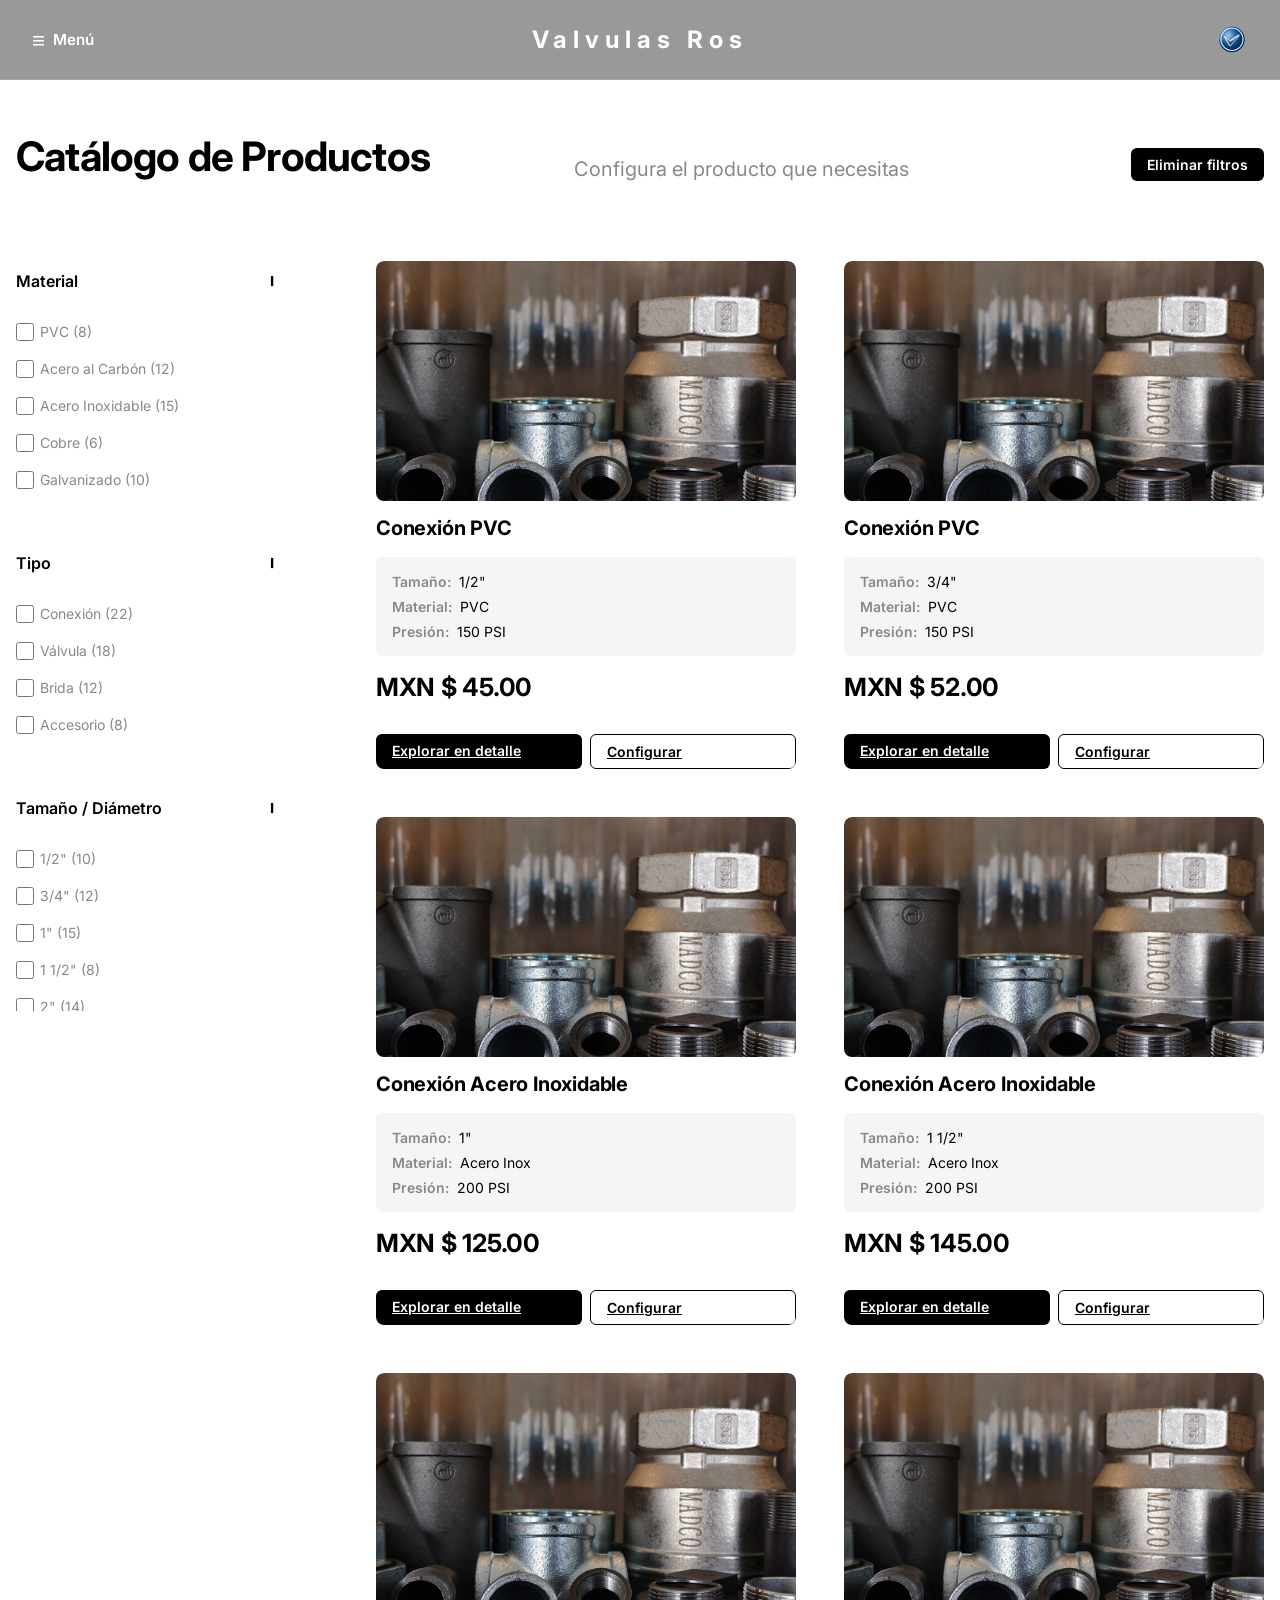
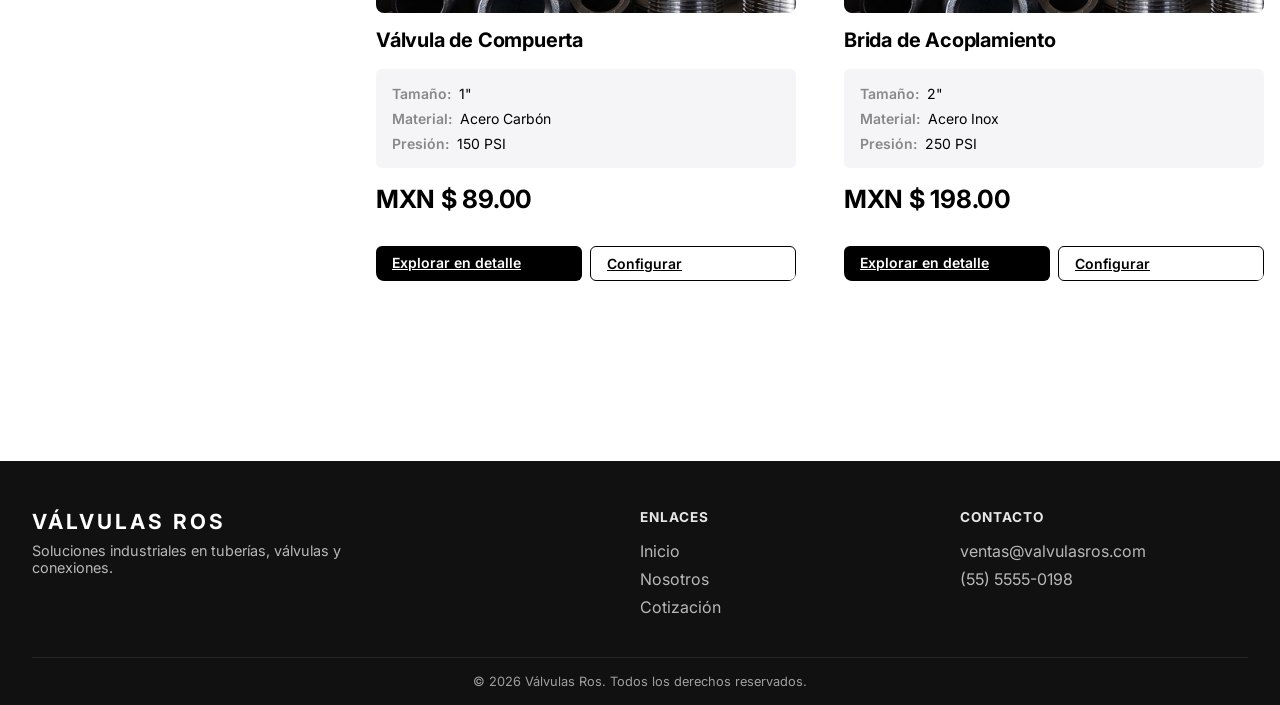
==== catalogo.html @ 3d75f139 "act6" ====
<!DOCTYPE html>
<html lang="es">
<head>
    <meta charset="UTF-8">
    <meta name="viewport" content="width=device-width, initial-scale=1.0">
    <title>Catálogo de Productos | Válvulas Ros</title>
    
    <link rel="preconnect" href="https://fonts.googleapis.com">
    <link rel="preconnect" href="https://fonts.gstatic.com" crossorigin>
    <link href="https://fonts.googleapis.com/css2?family=Inter:wght@300;400;600;700&display=swap" rel="stylesheet">
    
    <link rel="stylesheet" href="css/styles.css">
    <link rel="stylesheet" href="css/catalogo.css">
</head>
<body>
    <!-- ========== BARRA DE NAVEGACIÓN ========== -->
    <nav class="porsche-navbar">
        <div class="nav-left">
            <button id="menu-open-btn" class="porsche-menu-btn" aria-label="Abrir menú">
                <span class="menu-text">Menú</span>
            </button>
        </div>

        <div class="nav-center">
            <a href="index.html" class="porsche-main-logo">Valvulas Ros</a>
        </div>

        <div class="nav-right">
            <button id="theme-toggle" class="porsche-btn-toggle" aria-label="Cambiar tema">
                <img src="images/logo_simple.png" alt="" class="theme-icon">
            </button>
        </div>
    </nav>

    <!-- ========== MENÚ LATERAL DESPLEGABLE ========== -->
    <div id="porsche-sidebar" class="porsche-sidebar-wrapper">
        <div id="sidebar-overlay" class="sidebar-overlay"></div>
        
        <div class="sidebar-content">
            <div class="sidebar-header">
                <button id="menu-close-btn" class="porsche-close-btn" aria-label="Cerrar menú">&times;</button>
            </div>
            
            <nav class="sidebar-navigation">
                <ul class="sidebar-menu-list">
                    <li class="menu-item-parent">
                        <button class="menu-parent-btn" data-submenu="marcas" aria-expanded="false" aria-controls="submenu-marcas">
                            <span class="menu-parent-text">MARCAS</span>
                            <span class="menu-arrow">›</span>
                        </button>
                        <ul class="submenu" id="submenu-marcas">
                            <li><a href="marcas.html" class="submenu-link">Ver todas</a></li>
                        </ul>
                    </li>

                    <li class="menu-item-parent">
                        <button class="menu-parent-btn" data-submenu="empresa" aria-expanded="false" aria-controls="submenu-empresa">
                            <span class="menu-parent-text">EMPRESA</span>
                            <span class="menu-arrow">›</span>
                        </button>
                        <ul class="submenu" id="submenu-empresa">
                            <li><a href="nosotros.html" class="submenu-link">Quiénes Somos</a></li>
                            <li><a href="index.html" class="submenu-link">Ubicaciones</a></li>
                        </ul>
                    </li>
                </ul>
            </nav>
        </div>
    </div>

    <!-- ========== CONTENIDO PRINCIPAL ========== -->
    <main class="catalog-main">
        <!-- ========== ENCABEZADO ========== -->
        <section class="catalog-header">
            <h1 class="catalog-title">Catálogo de Productos</h1>
            <p class="catalog-subtitle">Configura el producto que necesitas</p>
            
            <!-- Botón para limpiar filtros -->
            <button id="clear-filters-btn" class="clear-filters-btn">
                <span>Eliminar filtros</span>
            </button>
        </section>

        <!-- ========== CONTENEDOR FLEX: SIDEBAR + GRID ========== -->
        <div class="catalog-wrapper">
            
            <!-- SIDEBAR DE FILTROS -->
            <aside class="filters-sidebar">
                
                <!-- GRUPO DE FILTRO 1: MATERIAL -->
                <div class="filter-group">
                    <button class="filter-group-btn" data-filter="material" aria-expanded="true" aria-controls="filter-material">
                        <span class="filter-group-title">Material</span>
                        <span class="filter-toggle-icon">−</span>
                    </button>
                    <ul class="filter-options" id="filter-material">
                        <li><label><input type="checkbox" name="material" value="pvc"> PVC (8)</label></li>
                        <li><label><input type="checkbox" name="material" value="acero-carbon"> Acero al Carbón (12)</label></li>
                        <li><label><input type="checkbox" name="material" value="acero-inoxidable"> Acero Inoxidable (15)</label></li>
                        <li><label><input type="checkbox" name="material" value="cobre"> Cobre (6)</label></li>
                        <li><label><input type="checkbox" name="material" value="galvanizado"> Galvanizado (10)</label></li>
                    </ul>
                </div>

                <!-- GRUPO DE FILTRO 2: TIPO -->
                <div class="filter-group">
                    <button class="filter-group-btn" data-filter="tipo" aria-expanded="true" aria-controls="filter-tipo">
                        <span class="filter-group-title">Tipo</span>
                        <span class="filter-toggle-icon">−</span>
                    </button>
                    <ul class="filter-options" id="filter-tipo">
                        <li><label><input type="checkbox" name="tipo" value="conexion"> Conexión (22)</label></li>
                        <li><label><input type="checkbox" name="tipo" value="valvula"> Válvula (18)</label></li>
                        <li><label><input type="checkbox" name="tipo" value="brida"> Brida (12)</label></li>
                        <li><label><input type="checkbox" name="tipo" value="accesorio"> Accesorio (8)</label></li>
                    </ul>
                </div>

                <!-- GRUPO DE FILTRO 3: TAMAÑO -->
                <div class="filter-group">
                    <button class="filter-group-btn" data-filter="tamaño" aria-expanded="true" aria-controls="filter-tamaño">
                        <span class="filter-group-title">Tamaño / Diámetro</span>
                        <span class="filter-toggle-icon">−</span>
                    </button>
                    <ul class="filter-options" id="filter-tamaño">
                        <li><label><input type="checkbox" name="tamaño" value="1-2"> 1/2" (10)</label></li>
                        <li><label><input type="checkbox" name="tamaño" value="3-4"> 3/4" (12)</label></li>
                        <li><label><input type="checkbox" name="tamaño" value="1"> 1" (15)</label></li>
                        <li><label><input type="checkbox" name="tamaño" value="1-1-2"> 1 1/2" (8)</label></li>
                        <li><label><input type="checkbox" name="tamaño" value="2"> 2" (14)</label></li>
                    </ul>
                </div>

                <!-- GRUPO DE FILTRO 4: PRESIÓN NOMINAL -->
                <div class="filter-group">
                    <button class="filter-group-btn" data-filter="presion" aria-expanded="false" aria-controls="filter-presion">
                        <span class="filter-group-title">Presión Nominal</span>
                        <span class="filter-toggle-icon">+</span>
                    </button>
                    <ul class="filter-options is-collapsed" id="filter-presion">
                        <li><label><input type="checkbox" name="presion" value="50"> 50 PSI (5)</label></li>
                        <li><label><input type="checkbox" name="presion" value="100"> 100 PSI (12)</label></li>
                        <li><label><input type="checkbox" name="presion" value="150"> 150 PSI (18)</label></li>
                        <li><label><input type="checkbox" name="presion" value="200"> 200 PSI (8)</label></li>
                        <li><label><input type="checkbox" name="presion" value="250"> 250 PSI (6)</label></li>
                    </ul>
                </div>

            </aside>

            <!-- GRID DE PRODUCTOS -->
            <section class="products-grid">
                
                <!-- TARJETA DE PRODUCTO 1 -->
                <article class="product-card" data-material="pvc" data-tipo="conexion" data-tamano="1-2" data-presion="150">
                    <div class="product-image">
                        <img src="images/conexiones2.jpg" alt="Conexión PVC 1/2">
                    </div>
                    <div class="product-info">
                        <h3 class="product-name">Conexión PVC</h3>
                        
                        <div class="product-specs">
                            <div class="spec-item">
                                <span class="spec-label">Tamaño:</span>
                                <span class="spec-value">1/2"</span>
                            </div>
                            <div class="spec-item">
                                <span class="spec-label">Material:</span>
                                <span class="spec-value">PVC</span>
                            </div>
                            <div class="spec-item">
                                <span class="spec-label">Presión:</span>
                                <span class="spec-value">150 PSI</span>
                            </div>
                        </div>

                        <div class="product-price">
                            MXN $ 45.00
                        </div>

                        <div class="product-actions">
                            <a href="pvc.html" class="btn-explore">Explorar en detalle</a>
                            <a href="cotizacion.html" class="btn-configure">Configurar</a>
                        </div>
                    </div>
                </article>

                <!-- TARJETA DE PRODUCTO 2 -->
                <article class="product-card" data-material="pvc" data-tipo="conexion" data-tamano="3-4" data-presion="150">
                    <div class="product-image">
                        <img src="images/conexiones2.jpg" alt="Conexión PVC 3/4">
                    </div>
                    <div class="product-info">
                        <h3 class="product-name">Conexión PVC</h3>
                        
                        <div class="product-specs">
                            <div class="spec-item">
                                <span class="spec-label">Tamaño:</span>
                                <span class="spec-value">3/4"</span>
                            </div>
                            <div class="spec-item">
                                <span class="spec-label">Material:</span>
                                <span class="spec-value">PVC</span>
                            </div>
                            <div class="spec-item">
                                <span class="spec-label">Presión:</span>
                                <span class="spec-value">150 PSI</span>
                            </div>
                        </div>

                        <div class="product-price">
                            MXN $ 52.00
                        </div>

                        <div class="product-actions">
                            <a href="pvc.html" class="btn-explore">Explorar en detalle</a>
                            <a href="cotizacion.html" class="btn-configure">Configurar</a>
                        </div>
                    </div>
                </article>

                <!-- TARJETA DE PRODUCTO 3 -->
                <article class="product-card" data-material="acero-inoxidable" data-tipo="conexion" data-tamano="1" data-presion="200">
                    <div class="product-image">
                        <img src="images/conexiones2.jpg" alt="Conexión Acero Inoxidable 1">
                    </div>
                    <div class="product-info">
                        <h3 class="product-name">Conexión Acero Inoxidable</h3>
                        
                        <div class="product-specs">
                            <div class="spec-item">
                                <span class="spec-label">Tamaño:</span>
                                <span class="spec-value">1"</span>
                            </div>
                            <div class="spec-item">
                                <span class="spec-label">Material:</span>
                                <span class="spec-value">Acero Inox</span>
                            </div>
                            <div class="spec-item">
                                <span class="spec-label">Presión:</span>
                                <span class="spec-value">200 PSI</span>
                            </div>
                        </div>

                        <div class="product-price">
                            MXN $ 125.00
                        </div>

                        <div class="product-actions">
                            <a href="acero-inoxidable.html" class="btn-explore">Explorar en detalle</a>
                            <a href="cotizacion.html" class="btn-configure">Configurar</a>
                        </div>
                    </div>
                </article>

                <!-- TARJETA DE PRODUCTO 4 -->
                <article class="product-card" data-material="acero-inoxidable" data-tipo="conexion" data-tamano="1-1-2" data-presion="200">
                    <div class="product-image">
                        <img src="images/conexiones2.jpg" alt="Conexión Acero Inoxidable 1 1/2">
                    </div>
                    <div class="product-info">
                        <h3 class="product-name">Conexión Acero Inoxidable</h3>
                        
                        <div class="product-specs">
                            <div class="spec-item">
                                <span class="spec-label">Tamaño:</span>
                                <span class="spec-value">1 1/2"</span>
                            </div>
                            <div class="spec-item">
                                <span class="spec-label">Material:</span>
                                <span class="spec-value">Acero Inox</span>
                            </div>
                            <div class="spec-item">
                                <span class="spec-label">Presión:</span>
                                <span class="spec-value">200 PSI</span>
                            </div>
                        </div>

                        <div class="product-price">
                            MXN $ 145.00
                        </div>

                        <div class="product-actions">
                            <a href="acero-inoxidable.html" class="btn-explore">Explorar en detalle</a>
                            <a href="cotizacion.html" class="btn-configure">Configurar</a>
                        </div>
                    </div>
                </article>

                <!-- TARJETA DE PRODUCTO 5 -->
                <article class="product-card" data-material="acero-carbon" data-tipo="valvula" data-tamano="1" data-presion="150">
                    <div class="product-image">
                        <img src="images/conexiones2.jpg" alt="Válvula de Compuerta 1">
                    </div>
                    <div class="product-info">
                        <h3 class="product-name">Válvula de Compuerta</h3>
                        
                        <div class="product-specs">
                            <div class="spec-item">
                                <span class="spec-label">Tamaño:</span>
                                <span class="spec-value">1"</span>
                            </div>
                            <div class="spec-item">
                                <span class="spec-label">Material:</span>
                                <span class="spec-value">Acero Carbón</span>
                            </div>
                            <div class="spec-item">
                                <span class="spec-label">Presión:</span>
                                <span class="spec-value">150 PSI</span>
                            </div>
                        </div>

                        <div class="product-price">
                            MXN $ 89.00
                        </div>

                        <div class="product-actions">
                            <a href="valvulas.html" class="btn-explore">Explorar en detalle</a>
                            <a href="cotizacion.html" class="btn-configure">Configurar</a>
                        </div>
                    </div>
                </article>

                <!-- TARJETA DE PRODUCTO 6 -->
                <article class="product-card" data-material="acero-inoxidable" data-tipo="brida" data-tamano="2" data-presion="250">
                    <div class="product-image">
                        <img src="images/conexiones2.jpg" alt="Brida de Acoplamiento 2">
                    </div>
                    <div class="product-info">
                        <h3 class="product-name">Brida de Acoplamiento</h3>
                        
                        <div class="product-specs">
                            <div class="spec-item">
                                <span class="spec-label">Tamaño:</span>
                                <span class="spec-value">2"</span>
                            </div>
                            <div class="spec-item">
                                <span class="spec-label">Material:</span>
                                <span class="spec-value">Acero Inox</span>
                            </div>
                            <div class="spec-item">
                                <span class="spec-label">Presión:</span>
                                <span class="spec-value">250 PSI</span>
                            </div>
                        </div>

                        <div class="product-price">
                            MXN $ 198.00
                        </div>

                        <div class="product-actions">
                            <a href="bridas.html" class="btn-explore">Explorar en detalle</a>
                            <a href="cotizacion.html" class="btn-configure">Configurar</a>
                        </div>
                    </div>
                </article>

            </section>

        </div>

    </main>

    <!-- ========== FOOTER ========== -->
    <footer class="site-footer">
        <div class="footer-content">
            <div class="footer-brand">
                <p class="footer-logo">VÁLVULAS ROS</p>
                <p class="footer-tagline">Soluciones industriales en tuberías, válvulas y conexiones.</p>
            </div>

            <div class="footer-column">
                <h4>Enlaces</h4>
                <ul>
                    <li><a href="index.html">Inicio</a></li>
                    <li><a href="nosotros.html">Nosotros</a></li>
                    <li><a href="cotizacion.html">Cotización</a></li>
                </ul>
            </div>

            <div class="footer-column">
                <h4>Contacto</h4>
                <ul>
                    <li><a href="mailto:ventas@valvulasros.com">ventas@valvulasros.com</a></li>
                    <li><a href="tel:+525555550198">(55) 5555-0198</a></li>
                </ul>
            </div>
        </div>

        <div class="footer-bottom">
            <p>&copy; <span id="footer-year"></span> Válvulas Ros. Todos los derechos reservados.</p>
        </div>
    </footer>

    <!-- SCRIPTS -->
    <script src="js/main.js"></script>
    <script src="js/catalogo.js"></script>

</body>
</html>
---- css/styles.css ----
/* ==========================================================================
   1. VARIABLES Y CONFIGURACIÓN BASE
   ========================================================================== */

/* Variables CSS personalizadas que definen los colores, espacios y transiciones
   Cambian automáticamente en modo oscuro */
:root {
    /* ========== COLORES PORSCHE DESIGN SYSTEM ========== */
    /* Colores principales: fondo y texto */
    --porsche-bg: #ffffff;              /* Color de fondo en modo claro */
    --porsche-text: #000000;            /* Color de texto en modo claro */
    --porsche-primary: #000000;         /* Color primario (botones, bordes) */
    --porsche-secondary: #ffffff;       /* Color secundario (acentos) */
    
    /* Colores grises para elementos secundarios */
    --porsche-gray-light: #f5f5f7;      /* Gris muy claro para fondos */
    --porsche-gray-dark: #111111;       /* Gris oscuro para énfasis */
    --porsche-border: rgba(255, 255, 255, 0.15); /* Borde para tarjetas */
    
    /* Colores Semánticos - Porsche Design System */
    --p-color-info: hsl(228 83.2% 51%); /* Azul informativo */
    --p-color-success: hsl(115 77.5% 27.8%); /* Verde éxito */
    --p-color-warning: hsl(28 97.7% 34.1%); /* Naranja advertencia */
    --p-color-error: hsl(357 78% 41%); /* Rojo error */
    
    /* ========== TIPOGRAFÍA PORSCHE ========== */
    /* Fuente oficial Porsche Next (fallback a Inter) */
    --p-font-porsche-next: "Porsche Next", "Inter", -apple-system, BlinkMacSystemFont, "Segoe UI", sans-serif;
    --p-font-sans: var(--p-font-porsche-next);
    --p-font-weight-normal: 400;
    --p-font-weight-semibold: 600;
    --p-font-weight-bold: 700;
    
    /* Escala de tipografía responsiva - Porsche Design System */
    --p-typescale-2xs: 0.75rem;         /* 12px */
    --p-typescale-xs: 0.875rem;         /* 14px */
    --p-typescale-sm: 1rem;             /* 16px */
    --p-typescale-md: clamp(1.13rem, 0.21vw + 1.08rem, 1.33rem);
    --p-typescale-lg: clamp(1.27rem, 0.51vw + 1.16rem, 1.78rem);
    --p-typescale-xl: clamp(1.42rem, 0.94vw + 1.23rem, 2.37rem);
    --p-typescale-2xl: clamp(1.6rem, 1.56vw + 1.29rem, 3.16rem);
    
    /* ========== ESPACIADO PORSCHE (FLUIDO Y ESTÁTICO) ========== */
    /* Espaciado fluido - se adapta al tamaño de pantalla */
    --p-spacing-fluid-xs: clamp(4px, 0.25vw + 3px, 8px);
    --p-spacing-fluid-sm: clamp(8px, 0.5vw + 6px, 16px);
    --p-spacing-fluid-md: clamp(16px, 1.25vw + 12px, 36px);
    --p-spacing-fluid-lg: clamp(32px, 2.75vw + 23px, 76px);
    --p-spacing-fluid-xl: clamp(48px, 3vw + 38px, 96px);
    
    /* Espaciado estático - tamaños fijos */
    --p-spacing-static-2xs: 1px;
    --p-spacing-static-xs: 4px;
    --p-spacing-static-sm: 8px;
    --p-spacing-static-md: 16px;
    --p-spacing-static-lg: 32px;
    --p-spacing-static-xl: 48px;
    --p-spacing-static-2xl: 80px;
    
    /* Compatibilidad - nombres anteriores */
    --porsche-spacing-sm: var(--p-spacing-static-sm);
    --porsche-spacing-md: var(--p-spacing-static-md);
    --porsche-spacing-lg: var(--p-spacing-static-lg);
    --porsche-spacing-xl: var(--p-spacing-static-xl);
    
    /* ========== BORDER RADIUS PORSCHE ========== */
    --p-radius-xs: 2px;
    --p-radius-sm: 4px;
    --p-radius-md: 6px;
    --p-radius-lg: 8px;
    --p-radius-xl: 12px;
    --p-radius-2xl: 16px;
    --p-radius-3xl: 24px;
    --p-radius-4xl: 32px;
    --p-radius-full: 9999px;            /* Más compatible que calc(infinity * 1px) */

    /* ========== GRISES DE TEXTO SECUNDARIO ========== */
    --porsche-text-muted: #888888;      /* Gris usado en precios, categorías, etc. */

    /* ========== ESCALA DE Z-INDEX (evita magic numbers dispersos) ========== */
    --z-navbar: 100;
    --z-sidebar-overlay: 199;
    --z-sidebar: 200;
    --z-sidebar-content: 201;
    
    /* ========== EFECTOS VISUALES PORSCHE ========== */
    /* Blur para efecto frosted glass */
    --p-blur-frosted: blur(32px);
    
    /* Sombras Porsche Design System */
    --p-shadow-sm: 0px 3px 8px rgba(0, 0, 0, 0.16);
    --p-shadow-md: 0px 4px 16px rgba(0, 0, 0, 0.16);
    --p-shadow-lg: 0px 8px 40px rgba(0, 0, 0, 0.16);
    
    /* ========== MOTION / ANIMACIONES PORSCHE ========== */
    /* Duraciones estándar */
    --p-duration-sm: 0.25s;
    --p-duration-md: 0.4s;
    --p-duration-lg: 0.6s;
    --p-duration-xl: 1.2s;
    
    /* Easing functions profesionales */
    --p-ease-in-out: cubic-bezier(0.25, 0.1, 0.25, 1);
    --p-ease-in: cubic-bezier(0, 0, 0.2, 1);
    --p-ease-out: cubic-bezier(0.4, 0, 0.5, 1);
    
    /* Transición personalizada */
    --porsche-transition: all var(--p-duration-md) var(--p-ease-in-out);
}

/* Modo oscuro: invierte colores cuando la clase dark-mode está activa en body */
body.dark-mode {
    --porsche-bg: #000000;              /* Fondo oscuro */
    --porsche-text: #ffffff;            /* Texto blanco */
    --porsche-primary: #ffffff;         /* Primario blanco */
    --porsche-secondary: #000000;       /* Secundario negro */
    --porsche-gray-light: #111111;      /* Grises invertidos */
    --porsche-gray-dark: #f5f5f7;
    --porsche-border: rgba(255, 255, 255, 0.2); /* Borde más visible en oscuro */
    
    /* Colores Semánticos en Modo Oscuro */
    --p-color-info: hsl(210 100% 54.5%); /* Azul más claro */
    --p-color-success: hsl(157 84.9% 41.6%); /* Verde más claro */
    --p-color-warning: hsl(28 90.2% 56.1%); /* Naranja más claro */
    --p-color-error: hsl(0 96.9% 62%); /* Rojo más claro */
}

/* Reset global: elimina márgenes y padding por defecto */
* {
    box-sizing: border-box;             /* Incluye padding y border en el tamaño */
    margin: 0;                          /* Sin margen externo */
    padding: 0;                         /* Sin margen interno */
}

/* Estilos generales del body */
body {
    font-family: var(--p-font-sans); /* Usa Porsche Next */
    font-weight: var(--p-font-weight-normal);
    background-color: var(--porsche-bg); /* Fondo que cambia con tema */
    color: var(--porsche-text);         /* Texto que cambia con tema */
    transition: background-color var(--p-duration-md) var(--p-ease-in-out), 
                color var(--p-duration-md) var(--p-ease-in-out); /* Transición Porsche */
    word-wrap: break-word;              /* Ajusta palabras largas */
    word-break: break-word;             /* Quiebra palabras si es necesario */
    overflow-x: auto;                   /* Permite scroll si es absolutamente necesario */
}

/* Clase auxiliar para ocultar elementos */
.hidden {
    display: none !important;           /* Oculta cualquier elemento */
}

/* Los botones no heredan la tipografía por defecto del navegador: la forzamos */
button {
    font-family: inherit;
    font-size: inherit;
    color: inherit;
}

/* Estado de foco visible y consistente para navegación por teclado (accesibilidad) */
button:focus-visible,
a:focus-visible {
    outline: 2px solid var(--p-color-info);
    outline-offset: 2px;
    border-radius: var(--p-radius-xs);
}

/* Reset universal: box-sizing y propiedades base para mejor zoom scaling */
*,
*::before,
*::after {
    box-sizing: border-box;             /* Incluye padding/border en width/height */
    margin: 0;
    padding: 0;
}

/* Respeta la preferencia del usuario de reducir animaciones */
@media (prefers-reduced-motion: reduce) {
    *,
    *::before,
    *::after {
        animation-duration: 0.01ms !important;
        animation-iteration-count: 1 !important;
        transition-duration: 0.01ms !important;
        scroll-behavior: auto !important;
    }
}

/* ==========================================================================
   2. NAVBAR PREMIUM FLOTANTE
   ========================================================================== */

/* Barra de navegación: siempre visible en la parte superior */
.porsche-navbar {
    position: fixed;                    /* Se queda fija aunque se haga scroll */
    top: 0;                             /* En el tope de la pantalla */
    left: 0;
    width: 100%;                        /* Ancho completo */
    min-height: clamp(60px, 10vw, 80px); /* Alto fluido con límites */
    display: flex;                      /* Distribución horizontal */
    justify-content: space-between;     /* Espacio entre secciones izq/der */
    align-items: center;                /* Centrado vertical */
    padding: clamp(0.5rem, 2vw, 1rem) var(--porsche-spacing-lg); /* Padding fluido */
    /* Efecto glassmorphism: fondo semi-transparente + blur */
    background: rgba(0, 0, 0, 0.4);
    backdrop-filter: blur(12px);        /* Efecto de vidrio borroso */
    border-bottom: 1px solid rgba(255, 255, 255, 0.1); /* Borde sutil */
    z-index: var(--z-navbar);           /* Por encima de otros elementos */
    transition: background-color var(--p-duration-md) var(--p-ease-in-out);
}

/* Secciones de la navbar: izquierda y derecha */
.nav-left, .nav-right {
    flex: 1;                            /* Ancho igual para ambas */
    display: flex;                      /* Contenedor flex */
    align-items: center;                /* Centrado vertical */
}

/* Sección central: logo */
.nav-center {
    flex: 2;                            /* Doble ancho que izq/der */
    display: flex;
    justify-content: center;            /* Centrado horizontal */
}

/* Botón de menú en la navbar */
.porsche-menu-btn {
    background: none;                   /* Sin fondo */
    border: none;                       /* Sin borde */
    color: #ffffff;                     /* Texto blanco */
    font-size: 0.95rem;                 /* Tamaño de fuente pequeño */
    font-weight: 600;                   /* Más grueso */
    cursor: pointer;                    /* Cursor clickeable */
    display: flex;                      /* Alineación interna */
    align-items: center;
    gap: 8px;                           /* Espacio entre ícono y texto */
}

/* Ícono de hamburguesa antes del texto */
.porsche-menu-btn::before {
    content: "≡";                       /* Ícono de menú */
    font-size: 1.4rem;                  /* Más grande que el texto */
}

/* Logo principal de la empresa (es un <a> que enlaza al inicio, por eso quita el subrayado) */
.porsche-main-logo {
    color: #ffffff;                     /* Blanco */
    text-decoration: none;              /* Quita el subrayado propio de los enlaces */
    font-weight: 700;                   /* Muy grueso */
    font-size: 1.5rem;                  /* Tamaño grande */
    letter-spacing: 6px;                /* Espaciado amplio entre letras */
}

/* Botón para cambiar entre tema claro/oscuro */
.porsche-btn-toggle {
    background: none;
    border: none;
    font-size: 1.2rem;                  /* tamaño del emoji */
    cursor: pointer;
    color: #ffffff;
    margin-left: auto;
}

.theme-icon {
    width: 32px;
    height: 32px;
    display: block;
}

/* ==========================================================================
   3. SIDEBAR MENÚ (Menú lateral deslizable)
   ========================================================================== */

/* Contenedor wrapper del sidebar */
.porsche-sidebar-wrapper {
    position: fixed;                    /* Cubre toda la pantalla */
    top: 0;
    left: 0;                            /* Siempre en pantalla */
    width: 100%;
    height: 100%;
    z-index: var(--z-sidebar);          /* Por encima de la navbar */
    pointer-events: none;               /* No interfiere si está inactivo */
}

/* Cuando está activo, activa el overlay y el contenido */
.porsche-sidebar-wrapper.active {
    pointer-events: auto;               /* Interactivo cuando está abierto */
}

/* Fondo oscuro semi-transparente detrás del menú con efecto glassmorphism */
.sidebar-overlay {
    position: absolute;
    width: 100%;
    height: 100%;
    background: rgba(0, 0, 0, 0);      /* Transparente inicialmente */
    backdrop-filter: blur(0px);         /* Sin blur inicialmente */
    transition: background-color var(--p-duration-md) var(--p-ease-in-out),
                backdrop-filter var(--p-duration-md) var(--p-ease-in-out); /* Transición suave */
}

/* Overlay activo: oscurece y aplica blur */
.porsche-sidebar-wrapper.active .sidebar-overlay {
    background: rgba(0, 0, 0, 0.75);    /* Oscuridad más profunda en ambos temas */
    backdrop-filter: blur(10px);        /* Blur pronunciado */
}

/* Contenido principal del sidebar con fondo blanco fijo */
.sidebar-content {
    position: absolute;
    top: 0;
    left: -100%;                        /* Fuera inicialmente */
    width: clamp(280px, 350px, 90vw);   /* Ancho fluido con límites */
    max-width: 350px;                   /* Máximo para que no sea demasiado grande */
    height: 100%;
    /* Fondo blanco fijo sin glasmorphism */
    background: #ffffff;                /* Blanco sólido profesional */
    border-right: 2px solid rgba(0, 0, 0, 0.1); /* Borde sutil */
    padding: var(--porsche-spacing-lg); /* Espacio interno */
    display: flex;
    flex-direction: column;             /* Elementos apilados verticalmente */
    box-shadow: -20px 0 60px rgba(0, 0, 0, 0.2); /* Sombra suave */
    z-index: var(--z-sidebar-content);  /* Por encima del overlay */
    transition: left var(--p-duration-lg) var(--p-ease-in-out),
                transform var(--p-duration-lg) var(--p-ease-in-out); /* Animación fluida */
}

/* Asegura que el sidebar no se expanda más allá de lo necesario */
.sidebar-content {
    max-width: 350px;                   /* Máximo ancho también */
    min-width: 280px;                   /* Mínimo ancho para usabilidad */
}

/* En modo oscuro: mantiene el mismo blanco fijo */
body.dark-mode .sidebar-content {
    background: #ffffff;                /* Blanco siempre */
    border-right: 2px solid rgba(0, 0, 0, 0.1);
}

/* Cuando el sidebar está activo, desliza el contenido */
.porsche-sidebar-wrapper.active .sidebar-content {
    left: 0;                            /* Entra completamente */
    transform: translateX(0);           /* Sin desplazamiento */
}

/* Encabezado del sidebar con botón de cerrar */
.sidebar-header {
    display: flex;
    justify-content: flex-end;          /* Botón a la derecha */
    margin-bottom: var(--porsche-spacing-lg);
    padding-bottom: var(--porsche-spacing-md);
    border-bottom: 1px solid rgba(255, 255, 255, 0.1); /* Separación sutil */
    flex-shrink: 0;                     /* No se encoge con zoom */
}

/* Botón X para cerrar el menú */
.porsche-close-btn {
    background: none;
    border: none;
    font-size: 2rem;                    /* Ícono grande */
    color: #000000;                     /* Texto negro fijo */
    cursor: pointer;
}

/* Lista del menú: sin estilos de lista por defecto */
.sidebar-menu-list {
    list-style: none;                   /* Elimina puntos */
}

/* Categorías de menú (Modelos, Servicios, etc.) */
.menu-category {
    font-size: 0.8rem;                  /* Muy pequeño */
    text-transform: uppercase;          /* Todo mayúsculas */
    letter-spacing: 2px;                /* Espaciado entre letras */
    color: #000000;                     /* Negro fijo */
    opacity: 0.6;                       /* Ligeramente transparente */
    margin-bottom: var(--porsche-spacing-sm);
}

/* ===== MENÚ EXPANDIBLE CON SUBMENÚS ===== */

/* Elemento padre del menú con submenú */
.menu-item-parent {
    display: flex;
    flex-direction: column;             /* Botón encima, submenú debajo */
    margin-bottom: var(--porsche-spacing-lg);
    border-bottom: 1px solid rgba(0, 0, 0, 0.1); /* Línea divisoria sutil negra */
}

/* Botón principal que abre/cierra submenú */
.menu-parent-btn {
    background: none;
    border: none;
    width: 100%;
    padding: 14px 0;
    color: #000000;                     /* Texto negro fijo */
    font-size: 0.95rem;
    font-weight: 700;                   /* Más grueso */
    text-transform: uppercase;          /* Todo mayúsculas */
    letter-spacing: 1px;                /* Espaciado entre letras */
    text-align: left;                   /* Texto alineado izquierda */
    cursor: pointer;
    display: flex;
    justify-content: space-between;     /* Texto izq, flecha der */
    align-items: center;
    transition: all var(--p-duration-md) var(--p-ease-in-out);
}

/* Hover: destaca el botón principal */
.menu-parent-btn:hover {
    padding-left: 6px;
    opacity: 0.7;
}

/* Flecha minimalista */
.menu-arrow {
    display: inline-block;
    transition: transform var(--p-duration-md) var(--p-ease-in-out);
    font-size: 1.2rem;
    font-weight: 300;
    opacity: 0.6;                       /* Visible pero sutíl */
    color: #000000;                     /* Negra fija */
}

/* Flecha rotada cuando el menú está activo */
.menu-parent-btn.active .menu-arrow {
    transform: rotate(90deg);           /* Gira 90 grados */
    opacity: 1;                         /* Más visible */
}

/* Submenú: lista de elementos anidados */
.submenu {
    list-style: none;
    max-height: 0;                      /* Oculto inicialmente */
    overflow: hidden;                   /* Recorta el contenido */
    transition: max-height var(--p-duration-md) var(--p-ease-in-out), 
                opacity var(--p-duration-md) var(--p-ease-in-out); /* Animación suave */
    opacity: 0;                         /* Invisible */
    padding: 0;
}

/* Submenú visible cuando el padre está activo */
.menu-parent-btn.active ~ .submenu {
    max-height: 600px;                  /* Altura máxima para expandir */
    opacity: 1;                         /* Visible */
    padding: 8px 0;                     /* Espaciado */
}

/* Enlaces dentro del submenú */
.submenu-link {
    display: block;
    padding: 8px 0 8px 20px;            /* Indentado respecto al padre */
    color: #000000;                     /* Texto negro fijo */
    text-decoration: none;
    font-size: 0.9rem;
    font-weight: 400;                   /* Normal, no grueso */
    opacity: 0.7;                       /* Más tenue */
    transition: all var(--p-duration-md) var(--p-ease-in-out);
    border-left: 2px solid transparent; /* Borde izquierdo invisible */
}

/* Hover: destaca el link del submenú */
.submenu-link:hover {
    opacity: 1;                         /* Totalmente visible */
    padding-left: 26px;                 /* Más indentación */
    border-left-color: #000000;         /* Borde negro fijo */
}

/* Enlaces del menú */
.sidebar-menu-list li a {
    display: block;                     /* Ocupa todo el espacio */
    padding: 12px 0;                    /* Espacio arriba/abajo */
    color: #000000;                     /* Texto negro fijo */
    text-decoration: none;              /* Sin subrayado */
    font-size: 1.05rem;
    transition: padding-left 0.2s ease; /* Animación al hover */
}

/* Efecto hover: mueve el texto a la derecha */
.sidebar-menu-list li a:hover {
    padding-left: 8px;                  /* Indentación hacia la derecha */
    font-weight: 600;                   /* Más grueso */
}

/* ==========================================================================
   4. HERO SECCIÓN (Fondo de video pantalla completa)
   ========================================================================== */

/* Contenedor principal de la sección héroe */
.hero-section {
    position: relative;
    width: 100%;
    height: clamp(220px, 48vw, 520px);  /* Hero compacto para mostrar el catálogo */
    background-color: #000;             /* Negro si falla el video */
    overflow: hidden;                   /* Recorta el contenido sobrante */
}

/* Video de fondo: centrado y escalado */
.hero-video {
    position: absolute;
    top: 50%;
    left: 50%;
    width: 100%;
    height: 100%;
    object-fit: cover;                  /* Cubre todo sin deformarse */
    transform: translate(-50%, -50%);   /* Centra el video */
    z-index: 1;                         /* Debajo del contenido */
}

/* Overlay: capa con degradado oscuro para legibilidad */
.hero-overlay {
    position: absolute;
    inset: 0;                           /* Cubre todo */
    background: linear-gradient(to top, rgba(0, 0, 0, 0.7) 0%, transparent 40%); /* Oscuro abajo */
    display: flex;
    justify-content: space-between;     /* Contenido a la izquierda, botón a la derecha */
    align-items: flex-end;              /* Alineado al final */
    padding: var(--porsche-spacing-xl);
    z-index: 2;                         /* Encima del video */
}

/* Contenedor del título y botón */
.hero-content-left {
    color: #ffffff;
    max-width: 500px;                   /* Ancho máximo */
}

/* Título principal del héroe */
.hero-title {
    font-size: clamp(2rem, 1.8vw + 1.6rem, 3.5rem); /* Escala fluida en vez de tamaño fijo */
    font-weight: 600;                   /* Grueso */
    line-height: 1.1;                   /* Espaciado entre líneas */
    margin-bottom: var(--porsche-spacing-lg);
}

/* Botón secundario (con transparencia) */
/* Se usa tanto en <button> como en <a> (p.ej. el CTA "Descubrir más" que
   navega a nosotros.html), por eso incluye reglas típicas de enlace */
.porsche-btn-secondary {
    display: inline-block;              /* Necesario para que el padding funcione igual en <a> */
    background-color: rgba(255, 255, 255, 0.15); /* Blanco muy transparente */
    color: #ffffff;
    text-decoration: none;              /* Quita el subrayado si es un <a> */
    border: 1px solid rgba(255, 255, 255, 0.3); /* Borde sutil */
    padding: 12px 28px;                 /* Espaciado interno */
    font-size: 0.9rem;
    font-weight: 600;
    border-radius: 4px;
    cursor: pointer;
    backdrop-filter: blur(8px);         /* Efecto vidrio esmerilado */
    transition: var(--porsche-transition);
}

/* Hover: fondo blanco sólido */
.porsche-btn-secondary:hover {
    background-color: #ffffff;
    color: #000000;
}

/* Botón de pausa/reproducción del video */
.porsche-video-toggle {
    background: rgba(255, 255, 255, 0.15);
    border: 1px solid rgba(255, 255, 255, 0.3);
    width: clamp(40px, 8vw, 60px);      /* Escala fluida con zoom */
    height: clamp(40px, 8vw, 60px);     /* Escala fluida con zoom */
    aspect-ratio: 1;                    /* Mantiene forma cuadrada */
    border-radius: 50%;                 /* Forma circular */
    cursor: pointer;
    display: flex;
    align-items: center;
    justify-content: center;
    backdrop-filter: blur(8px);
    flex-shrink: 0;                     /* No se encoge con zoom */
}

/* Ícono de pausa (dos barras verticales) */
.porsche-video-toggle .pause-icon {
    display: flex;
    gap: 4px;                           /* Espacio entre barras */
}

/* Barras del ícono de pausa */
.porsche-video-toggle .pause-icon::before,
.porsche-video-toggle .pause-icon::after {
    content: "";
    display: block;
    width: 3px;
    height: 14px;
    background-color: #ffffff;
}

/* Transforma el ícono de pausa a play cuando está pausado */
.porsche-video-toggle.paused .pause-icon::before {
    transform: translateX(4px) rotate(45deg) scaleY(0.7); /* Rota hacia play */
}
.porsche-video-toggle.paused .pause-icon::after {
    transform: translateX(-2px) rotate(-45deg) scaleY(0.7);
}

/* ==========================================================================
   5. ENCABEZADO DE SUCURSALES (Sección de título antes del grid)
   ========================================================================== */

/* Contenedor del encabezado de sucursales */
.sucursales-header {
    text-align: center;
    padding: clamp(28px, 5vw, 56px) var(--porsche-spacing-lg) 18px;
    max-width: 900px;
    margin: 0 auto;
}

/* Título de la sección de sucursales */
.sucursales-title {
    font-size: clamp(1.55rem, 3vw, 2.3rem);
    font-weight: 600;
    margin-bottom: 10px;
    letter-spacing: 0;
    color: var(--porsche-text);
}

/* Subtítulo de la sección de sucursales */
.sucursales-subtitle {
    font-size: clamp(0.78rem, 1.5vw, 1rem);
    opacity: 0.65;
    max-width: 600px;
    margin: 0 auto;
    font-weight: 300;
    line-height: 1.6;
}

/* ==========================================================================

/* Contenedor principal de la grilla: 2 columnas grandes para diseño premium */
.porsche-grid-container {
    display: grid;
    grid-template-columns: repeat(4, minmax(0, 1fr));
    gap: clamp(8px, 1.6vw, 18px);       /* Separación compacta como la referencia */
    padding: 0 var(--porsche-spacing-lg) clamp(24px, 4vw, 42px);
    max-width: 980px;                   /* Mantiene las tarjetas contenidas */
    margin: 0 auto;                     /* Centrado */
    width: 100%;                        /* Ocupa todo lo disponible */
}

/* Tarjeta individual de producto: más grande para diseño premium */
.porsche-card {
    position: relative;
    background-color: #000000;
    border-radius: var(--p-radius-md);  /* Tarjetas compactas de catálogo */
    height: clamp(120px, 20vw, 190px);
    overflow: hidden;                   /* Recorta el contenido */
    display: flex;
    transition: var(--porsche-transition);
    cursor: pointer;
    border: 1px solid var(--porsche-border); /* Borde sutil elegante */
    box-shadow: var(--p-shadow-lg);    /* Sombra más profunda para presencia */
}

/* Efecto hover: levanta la tarjeta y mejora sombra */
.porsche-card:hover {
    transform: translateY(-6px);        /* Sube 6 píxeles */
    box-shadow: var(--p-shadow-lg);    /* Sombra más profunda en hover */
}

/* Contenedor de imagen */
.card-image-wrapper {
    width: 100%;
    height: 100%;
    border-radius: var(--p-radius-md);
    overflow: hidden;                   /* Recorta la imagen a los bordes redondeados */
}

/* Imagen de la tarjeta */
.card-image {
    width: 100%;
    height: 100%;
    object-fit: cover;                  /* Cubre sin deformarse */
    transition: var(--porsche-transition);
    border-radius: var(--p-radius-md);
}

/* Zoom al imagen al hover */
.porsche-card:hover .card-image {
    transform: scale(1.04);             /* Amplía 4% */
}

/* Contenido superpuesto (título y flecha) */
.card-overlay-content {
    position: absolute;
    bottom: 0;
    left: 0;
    width: 100%;
    height: 100%;
    background: linear-gradient(to top, rgba(0, 0, 0, 0.85) 0%, rgba(0, 0, 0, 0.3) 40%, transparent 100%);
    display: flex;
    justify-content: space-between;     /* Contenido a la izquierda, flecha a la derecha */
    align-items: flex-end;              /* Al final */
    padding: var(--porsche-spacing-lg) var(--porsche-spacing-md);
    z-index: 3;
}

/* Título dentro de la tarjeta */
.card-title {
    color: #ffffff;
    font-size: clamp(0.7rem, 1.5vw, 1rem);
    font-weight: 600;
    letter-spacing: -0.5px;
    margin: 0;
}

/* Ícono circular con flecha */
.circle-arrow {
    display: flex;
    align-items: center;
    justify-content: center;
    width: clamp(24px, 4vw, 36px);      /* Escala fluida */
    height: clamp(24px, 4vw, 36px);     /* Escala fluida */
    aspect-ratio: 1;                    /* Mantiene proporción cuadrada */
    border-radius: 50%;
    background-color: rgba(255, 255, 255, 0.25); /* Semi-transparente */
    color: #ffffff;
    font-size: clamp(0.95rem, 1.5vw, 1.1rem); /* Font-size fluido */
    transition: var(--porsche-transition);
}

/* Hover: fonda blanco sólido */
.porsche-card:hover .circle-arrow {
    background-color: #ffffff;
    color: #000000;
}

/* ==========================================================================\n+   5.1 BANNER CENTRAL DEL CATÁLOGO\n+   ========================================================================== */

/* Mantiene la proporción exacta de la imagen solicitada sin deformarla */
.catalog-promo {
    position: relative;
    width: min(637px, calc(100% - 32px));
    aspect-ratio: 637 / 167;
    margin: 0 auto clamp(32px, 6vw, 64px);
    overflow: hidden;
    border-radius: var(--p-radius-md);
    background-color: var(--porsche-gray-dark);
    box-shadow: var(--p-shadow-md);
}

.catalog-promo-image {
    width: 100%;
    height: 100%;
    display: block;
    object-fit: cover;
}

.catalog-promo::after {
    content: "";
    position: absolute;
    inset: 0;
    background: linear-gradient(90deg, rgba(0, 0, 0, 0.78), rgba(0, 0, 0, 0.08));
}

.catalog-promo-content {
    position: absolute;
    z-index: 1;
    inset: 0 auto 0 clamp(16px, 4vw, 34px);
    width: min(58%, 360px);
    display: flex;
    flex-direction: column;
    justify-content: center;
    align-items: flex-start;
    color: #ffffff;
}

.catalog-promo-eyebrow {
    font-size: clamp(0.55rem, 1vw, 0.75rem);
    margin-bottom: 4px;
    opacity: 0.85;
}

.catalog-promo-title {
    font-size: clamp(0.9rem, 2.1vw, 1.6rem);
    line-height: 1.1;
    margin-bottom: 10px;
}

.catalog-promo-link {
    background-color: var(--p-color-error);
    color: #ffffff;
    padding: 6px 10px;
    border-radius: var(--p-radius-xs);
    font-size: clamp(0.55rem, 1vw, 0.72rem);
    font-weight: 600;
    text-decoration: none;
}

/* ==========================================================================
   6. SECCIÓN "VIAJE" (Grilla 2x2 con hover de video)
   ========================================================================== */

/* Contenedor de la sección */
.journey-section {
    padding: var(--porsche-spacing-xl) var(--porsche-spacing-lg);
    max-width: 1400px;
    margin: 0 auto;
}

/* Título de la sección: más presencia y espaciado */
.journey-title {
    text-align: center;
    font-size: clamp(2rem, 4vw, 2.8rem);
    font-weight: 300;                   /* Fino */
    margin-bottom: 4rem;                /* Más espaciado */
    margin-top: 2rem;
    color: var(--porsche-text);
    letter-spacing: -0.5px;             /* Tracking ajustado */
}

/* ========== CARRUSEL: una sucursal a la vez, con flechas ==========
   Antes esto era una grilla 2x2. Ahora .journey-carousel es el contenedor
   general (flechas + viewport), .journey-viewport recorta lo que no se ve
   (overflow: hidden) y .journey-grid es el "riel" que se desliza en
   horizontal moviendo su transform: translateX vía JS (ver home.js). */
.journey-carousel {
    position: relative;
    display: flex;
    align-items: center;
    gap: var(--porsche-spacing-md);
}

/* Ventana visible: recorta las tarjetas que están fuera de turno */
.journey-viewport {
    overflow: hidden;
    flex: 1;
    border-radius: 20px;
}

/* Riel de tarjetas: todas en una sola línea horizontal.
   El ancho total es (número de tarjetas × 100%) y cada una ocupa 100%
   del viewport; JS mueve este riel con translateX para mostrar una por una. */
.journey-grid {
    display: flex;
    transition: transform var(--p-duration-md) var(--p-ease-in-out);
}

/* Tarjeta de viaje: cada una ocupa el 100% del viewport (una sola por vez) */
.journey-card {
    position: relative;
    flex: 0 0 100%;                     /* No crece, no encoge, ancho fijo = 100% */
    max-width: 100%;
    border-radius: 20px;
    overflow: hidden;
    aspect-ratio: 21 / 9;               /* Formato ancho tipo banner, no cuadrado */
    cursor: pointer;
}

/* En pantallas pequeñas, banner menos alargado para que el texto quepa cómodo */
@media (max-width: 768px) {
    .journey-card {
        aspect-ratio: 4 / 3;
    }
}

/* Flechas de navegación del carrusel: mismo lenguaje visual que
   .circle-arrow-small, pero fuera de la tarjeta y siempre visibles */
.journey-carousel-arrow {
    flex: 0 0 auto;
    display: flex;
    align-items: center;
    justify-content: center;
    width: 48px;
    height: 48px;
    border-radius: 50%;
    border: 1px solid var(--porsche-border);
    background-color: var(--porsche-bg);
    color: var(--porsche-text);
    font-size: 1.4rem;
    cursor: pointer;
    transition: var(--porsche-transition);
}

.journey-carousel-arrow:hover {
    background-color: var(--porsche-text);
    color: var(--porsche-bg);
    border-color: var(--porsche-text);
}

/* En pantallas muy chicas, flechas un poco más pequeñas para no robar
   espacio a la tarjeta */
@media (max-width: 480px) {
    /* Mantiene cuatro categorías visibles en una sola fila como en la referencia */
    .porsche-grid-container {
        gap: 6px;
        padding-left: 10px;
        padding-right: 10px;
    }

    .porsche-card {
        height: 84px;
    }

    .card-overlay-content {
        padding: 8px 6px;
    }

    .card-title {
        font-size: 0.62rem;
    }

    .circle-arrow {
        width: 22px;
        height: 22px;
        font-size: 0.7rem;
    }

    .catalog-promo {
        width: calc(100% - 20px);
    }

    .catalog-promo-content {
        left: 12px;
        width: 66%;
    }

    .catalog-promo-title {
        font-size: 0.82rem;
        margin-bottom: 6px;
    }

    .catalog-promo-link {
        padding: 4px 7px;
    }

    .journey-carousel-arrow {
        width: 36px;
        height: 36px;
        font-size: 1.1rem;
    }
}

/* Puntos indicadores debajo del carrusel (a qué sucursal se está viendo) */
.journey-dots {
    display: flex;
    justify-content: center;
    gap: 10px;
    margin-top: var(--porsche-spacing-md);
}

.journey-dot {
    width: 8px;
    height: 8px;
    border-radius: 50%;
    border: none;
    background-color: var(--porsche-border);
    cursor: pointer;
    padding: 0;
    transition: var(--porsche-transition);
}

/* Punto activo: la sucursal que se está mostrando ahora */
.journey-dot.active {
    background-color: var(--porsche-text);
    width: 22px;                        /* Se alarga para destacar */
    border-radius: 4px;
}

/* Imágenes y videos dentro */
.journey-media {
    position: absolute;
    top: 0;
    left: 0;
    width: 100%;
    height: 100%;
    object-fit: cover;
    transition: opacity 0.4s ease-in-out; /* Transición suave */
}

/* Video: invisible inicialmente */
.journey-vid {
    opacity: 0;
    z-index: 1;
}

/* Video: visible en hover */
.journey-card:hover .journey-vid {
    opacity: 1;                         /* Aparece */
}

/* Capa de contenido */
.journey-overlay {
    position: absolute;
    inset: 0;
    display: flex;
    flex-direction: column;
    justify-content: space-between;     /* Título arriba, detalles abajo */
    padding: clamp(1.5rem, 4vw, 2.5rem); /* Padding fluido con zoom */
    z-index: 2;
    background: linear-gradient(to bottom, rgba(0,0,0,0.4) 0%, transparent 25%, transparent 65%, rgba(0,0,0,0.75) 100%);
    color: #ffffff;
}

/* Nombre del modelo */
.journey-model {
    text-align: center;
    font-size: clamp(1.5rem, 5vw, 2.2rem); /* Font-size fluido con zoom */
    font-style: italic;                 /* Cursiva */
    font-weight: 700;
    letter-spacing: clamp(1px, 0.5vw, 3px); /* Letter-spacing fluido */
    margin: 0;
    text-transform: uppercase;
}

/* Contenedor inferior con info y flecha */
.journey-bottom {
    display: flex;
    justify-content: space-between;     /* Texto a la izquierda, flecha a la derecha */
    align-items: flex-end;
}

/* Párrafo descriptivo */
.journey-text-content p {
    margin: 6px 0 0 0;
    font-size: 0.95rem;
    font-weight: 300;
    max-width: 300px;
    opacity: 0.9;                       /* Ligeramente transparente */
}

/* Etiqueta (badge) con especificaciones */
.journey-badge {
    display: inline-block;
    background: rgba(255, 255, 255, 0.2);
    padding: 4px 12px;
    border-radius: 20px;
    font-size: 0.75rem;
    font-weight: 600;
    backdrop-filter: blur(5px);
}

/* Flecha en círculo (versión pequeña) */
.circle-arrow-small {
    display: flex;
    align-items: center;
    justify-content: center;
    width: clamp(32px, 6vw, 40px);      /* Escala fluida */
    height: clamp(32px, 6vw, 40px);     /* Escala fluida */
    aspect-ratio: 1;                    /* Mantiene proporción */
    border-radius: 50%;
    background-color: rgba(255, 255, 255, 0.2);
    font-size: clamp(0.9rem, 1.5vw, 1.1rem); /* Font-size fluido */
    transition: var(--porsche-transition);
}

/* Hover: fondo blanco sólido */
.journey-card:hover .circle-arrow-small {
    background-color: #ffffff;
    color: #000000;
}

/* ==========================================================================
   7. VISTA DE DETALLES (Panel de información del producto)
   ========================================================================== */

/* Contenedor principal de detalles */
.porsche-details-container {
    padding: var(--porsche-spacing-xl) var(--porsche-spacing-lg);
    max-width: calc(100vw - 2rem);      /* Ocupa casi todo el ancho disponible */
    margin: clamp(60px, 10vw, 90px) auto 0 auto; /* Margen fluido para navbar fija */
    width: 100%;
}

/* Botón para volver atrás */
.back-link {
    background: none;
    border: none;
    color: var(--porsche-text);
    font-size: 1rem;
    font-weight: 600;
    cursor: pointer;
    margin-bottom: var(--porsche-spacing-lg);
}

/* Grilla: imagen grande a la izquierda, info a la derecha */
.details-content {
    display: grid;
    grid-template-columns: 1.2fr 0.8fr;
    gap: var(--porsche-spacing-xl);
    align-items: center;
}

/* En móvil: una columna */
@media (max-width: 900px) {
    .details-content {
        grid-template-columns: 1fr;
    }
}

/* Caja de imagen */
.details-image-box {
    border-radius: 24px;
    overflow: hidden;
    background-color: #000;
    height: 450px;
}

/* Imagen dentro */
.details-image-box img {
    width: 100%;
    height: 100%;
    object-fit: cover;
}

/* Título del producto */
.details-info h2 {
    font-size: 2.5rem;
    font-weight: 600;
    margin-bottom: var(--porsche-spacing-sm);
}

/* Texto de precio/descripción */
.detail-price-text {
    font-size: 1.3rem;
    color: var(--porsche-text-muted);
    margin-bottom: var(--porsche-spacing-md);
}

/* Línea divisoria */
.porsche-divider {
    border: 0;
    height: 1px;
    background-color: rgba(128,128,128,0.2);
    margin: var(--porsche-spacing-md) 0;
}

/* Títulos de secciones (ESPECIFICACIONES, etc.) */
.details-info h3 {
    font-size: 1.1rem;
    text-transform: uppercase;
    letter-spacing: 1px;
    margin-bottom: var(--porsche-spacing-md);
}

/* Lista de especificaciones */
.specs-list {
    list-style: none;
}

/* Item de especificación */
.specs-list li {
    padding: 12px 0;
    border-bottom: 1px solid rgba(128,128,128,0.1);
    display: flex;
    justify-content: space-between;     /* Clave a la izquierda, valor a la derecha */
}

/* Botón principal (compra) */
.porsche-btn-primary {
    background-color: var(--porsche-text); /* Color inverso al tema */
    color: var(--porsche-bg);
    border: 1px solid var(--porsche-text);
    padding: 14px 32px;
    font-size: 1rem;
    font-weight: 600;
    border-radius: 4px;
    cursor: pointer;
    width: 100%;                        /* Ancho completo */
    transition: var(--porsche-transition);
}

/* Hover: solo borde, sin fondo */
.porsche-btn-primary:hover {
    background-color: transparent;
    color: var(--porsche-text);
}

/* Clase auxiliar para agregar margen superior a botones sin usar inline styles (regla #2) */
.button-margin-top {
    margin-top: var(--porsche-spacing-lg);  /* Usa variable Porsche en vez de valor fijo */
}

/* ========== SECCIÓN DE UBICACIÓN CON MAPA ========== */
/* Contenedor de ubicación: dirección + mapa embebido */
.location-section {
    margin: var(--porsche-spacing-lg) 0;
}

/* Título de ubicación */
.location-section h3 {
    font-size: 1.1rem;
    text-transform: uppercase;
    letter-spacing: 1px;
    margin-bottom: var(--porsche-spacing-md);
}

/* Párrafo de dirección: legible y con buen espaciado */
.location-address {
    font-size: 1rem;
    line-height: 1.6;
    margin-bottom: var(--porsche-spacing-md);
    color: var(--porsche-text);
}

/* Iframe del mapa de Google Maps */
.location-map {
    width: 100%;
    height: 350px;
    border: 1px solid rgba(0, 0, 0, 0.1);
    border-radius: 12px;
    margin-top: var(--porsche-spacing-md);
}

/* ==========================================================================
   8. FOOTER (pie de página, compartido por todas las páginas)
   ========================================================================== */

/* Contenedor principal del footer */
.site-footer {
    background-color: var(--porsche-gray-dark); /* Se invierte automáticamente en modo oscuro */
    color: #ffffff;
    padding: var(--porsche-spacing-xl) var(--porsche-spacing-lg) var(--porsche-spacing-md);
    margin-top: var(--porsche-spacing-xl);       /* Separación del contenido de arriba */
}

/* Grilla de columnas: marca + enlaces + contacto */
.footer-content {
    display: grid;
    grid-template-columns: 2fr 1fr 1fr;  /* La marca ocupa el doble que cada columna de enlaces */
    gap: var(--porsche-spacing-lg);
    max-width: 1400px;
    margin: 0 auto;
    padding-bottom: var(--porsche-spacing-lg);
}

/* En móvil: todo apilado en una sola columna */
@media (max-width: 768px) {
    .footer-content {
        grid-template-columns: 1fr;
    }
}

/* Nombre de marca dentro del footer */
.footer-logo {
    font-weight: 700;
    font-size: 1.3rem;
    letter-spacing: 3px;
    margin-bottom: var(--p-spacing-static-sm);
}

/* Descripción corta debajo del logo */
.footer-tagline {
    opacity: 0.7;
    font-size: 0.9rem;
    max-width: 320px;
}

/* Título de cada columna (Enlaces, Contacto) */
.footer-column h4 {
    font-size: 0.85rem;
    text-transform: uppercase;
    letter-spacing: 1px;
    margin-bottom: var(--p-spacing-static-md);
    opacity: 0.9;
}

/* Lista de enlaces de cada columna */
.footer-column ul {
    list-style: none;
}

.footer-column li {
    margin-bottom: var(--p-spacing-static-sm);
}

.footer-column a {
    color: #ffffff;
    text-decoration: none;
    opacity: 0.7;
    transition: opacity var(--p-duration-sm) var(--p-ease-in-out);
}

.footer-column a:hover {
    opacity: 1;
}

/* Línea inferior con el copyright */
.footer-bottom {
    border-top: 1px solid rgba(255, 255, 255, 0.15);
    padding-top: var(--p-spacing-static-md);
    text-align: center;
    font-size: 0.8rem;
    opacity: 0.6;
    max-width: 1400px;
    margin: 0 auto;
}

/* ==========================================================================
   9. PÁGINA "NOSOTROS" (Historia, Misión, Visión, Compromiso)
   ========================================================================== */

/* Banner superior de la página: más presencia y minimalista */
.page-banner {
    margin-top: 70px;                   /* Compensa la navbar fija */
    padding: var(--porsche-spacing-xl) var(--porsche-spacing-lg);
    padding-top: 5rem;                  /* Más aire arriba */
    text-align: center;
    background-color: var(--porsche-bg); /* Usa el fondo del tema (adaptativo) */
    color: var(--porsche-text);         /* Usa el color de texto del tema */
    border-bottom: none;                /* Quita línea para look más limpio */
    min-height: 350px;                  /* Más presencia visual */
    display: flex;
    flex-direction: column;
    justify-content: center;
    align-items: center;
}

.page-banner-title {
    font-size: clamp(2.5rem, 4vw + 1.5rem, 4rem); /* Más grande y fluido */
    font-weight: 300;                   /* Más delgado, estilo premium */
    margin-bottom: var(--p-spacing-static-md);
    letter-spacing: -0.5px;             /* Tracking ajustado */
}

.page-banner-subtitle {
    font-size: 1.2rem;
    font-weight: 300;
    opacity: 0.7;
    max-width: 700px;
    margin: 0 auto;
    line-height: 1.6;
    letter-spacing: -0.3px;
}

/* Contenedor genérico para las secciones de contenido de esta página */
.content-section {
    max-width: 1200px;
    margin: 0 auto;
    padding: 5rem var(--porsche-spacing-lg);    /* Más espaciado vertical */
}

/* Franja de fondo alterno para separar visualmente secciones consecutivas */
.content-section--alt {
    background-color: var(--porsche-gray-light); /* Se adapta al tema automáticamente */
    color: var(--porsche-text);         /* Asegura legibilidad */
}

.section-heading {
    font-size: clamp(2rem, 3vw + 1.2rem, 2.5rem);
    font-weight: 300;                   /* Más delgado para look minimalista */
    margin-bottom: 3rem;                /* Más espaciado */
    text-align: center;
    letter-spacing: -0.5px;
}

/* --- Historia: texto + imagen lado a lado, layout premium --- */
.historia-grid {
    display: grid;
    grid-template-columns: 1.2fr 0.8fr;     /* Texto más grande */
    gap: var(--porsche-spacing-xl);
    gap: 4rem;                              /* Más espacio */
    align-items: center;
}

@media (max-width: 900px) {
    .historia-grid {
        grid-template-columns: 1fr;
    }
}

.historia-text p {
    margin-bottom: var(--p-spacing-static-md);
    line-height: 1.8;                   /* Más aire entre líneas: mejora la lectura de párrafos largos */
    color: var(--porsche-text);
    opacity: 0.85;
    font-size: 1.05rem;                 /* Ligeramente más grande */
}

.historia-image {
    border-radius: var(--p-radius-2xl);
    overflow: hidden;
    aspect-ratio: 4 / 3;
}

.historia-image img {
    background: #feffff;
    border-radius: 20px;
    padding: 30px;
    width: 400px;
    height: 350px;
    display: auto;
}

/* --- Misión y Visión: dos tarjetas lado a lado, más grandes y premium --- */
.mv-grid {
    display: grid;
    grid-template-columns: 1fr 1fr;
    gap: var(--porsche-spacing-lg);
    gap: 2.5rem;
}

@media (max-width: 768px) {
    .mv-grid {
        grid-template-columns: 1fr;
    }
}

.mv-card {
    background-color: var(--porsche-bg);
    border: 1px solid var(--porsche-border);
    border-radius: var(--p-radius-xl);
    padding: var(--porsche-spacing-lg);
    box-shadow: var(--p-shadow-sm);
}

.mv-card h3 {
    font-size: 1.3rem;
    font-weight: 600;
    margin-bottom: var(--p-spacing-static-sm);
}

.mv-card p {
    line-height: 1.7;
    opacity: 0.85;
}

/* --- Compromiso con el cliente: grilla de valores con ícono, más grande y premium --- */
.compromiso-grid {
    display: grid;
    grid-template-columns: repeat(auto-fit, minmax(260px, 1fr));
    gap: var(--porsche-spacing-lg);
    gap: 2rem;
}

.compromiso-card {
    text-align: center;
    padding: var(--porsche-spacing-lg) var(--p-spacing-static-md);
    padding: 2.5rem 1.5rem;             /* Más espaciado */
    border-radius: 12px;                /* Ligeramente redondeado */
    transition: transform var(--p-duration-md) var(--p-ease-in-out);
}

.compromiso-card:hover {
    transform: translateY(-4px);        /* Levanta en hover */
}

/* Círculo con el ícono/emoji de cada valor: más grande y premium */
.compromiso-icon {
    width: 72px;                        /* Más grande */
    height: 72px;
    margin: 0 auto var(--p-spacing-static-md);
    margin-bottom: 1.5rem;              /* Más espacio */
    border-radius: 50%;
    background-color: var(--porsche-primary);
    color: var(--porsche-secondary);
    display: flex;
    align-items: center;
    justify-content: center;
    font-size: 1.8rem;                  /* Emoji más grande */
}

.compromiso-card h3 {
    font-size: 1.3rem;                  /* Más grande */
    font-weight: 600;
    margin-bottom: var(--p-spacing-static-xs);
    margin-bottom: 1rem;
}

.compromiso-card p {
    font-size: 1rem;                    /* Más legible */
    opacity: 0.8;
    line-height: 1.6;
}
---- css/catalogo.css ----
/* ==========================================================================
   ESTILOS DEL CATÁLOGO DE PRODUCTOS
   Inspired by Porsche Design System
   ========================================================================== */

/* ========== CONTENEDOR PRINCIPAL ========== */
.catalog-main {
    padding: calc(100px + var(--p-spacing-static-lg)) var(--p-spacing-static-md);
    min-height: 100vh;
    background-color: var(--porsche-bg);
    color: var(--porsche-text);
}

/* ========== ENCABEZADO DEL CATÁLOGO ========== */
.catalog-header {
    max-width: 1400px;
    margin: 0 auto var(--p-spacing-static-2xl);
    position: relative;
    display: flex;
    align-items: flex-end;
    gap: var(--p-spacing-static-lg);
    flex-wrap: wrap;
}

.catalog-title {
    font-size: var(--p-typescale-2xl);
    font-weight: var(--p-font-weight-bold);
    letter-spacing: -0.02em;
    margin: 0;
    flex: 1;
    min-width: 300px;
}

.catalog-subtitle {
    font-size: var(--p-typescale-md);
    color: var(--porsche-text-muted);
    margin: 0;
    font-weight: var(--p-font-weight-normal);
    min-width: 300px;
    flex: 1;
}

.clear-filters-btn {
    padding: var(--p-spacing-static-sm) var(--p-spacing-static-md);
    background-color: var(--porsche-primary);
    color: var(--porsche-secondary);
    border: none;
    border-radius: var(--p-radius-md);
    font-size: var(--p-typescale-xs);
    font-weight: var(--p-font-weight-semibold);
    cursor: pointer;
    transition: all var(--p-duration-md) var(--p-ease-in-out);
    white-space: nowrap;
    position: relative;
    overflow: hidden;
    will-change: transform, box-shadow;
}

.clear-filters-btn::before {
    content: '';
    position: absolute;
    top: 50%;
    left: 50%;
    width: 0;
    height: 0;
    border-radius: 50%;
    background: rgba(255, 255, 255, 0.3);
    transform: translate(-50%, -50%);
    transition: width var(--p-duration-md) var(--p-ease-out-quart),
                height var(--p-duration-md) var(--p-ease-out-quart);
}

.clear-filters-btn:hover {
    transform: translateY(-2px);
    box-shadow: 0 8px 24px rgba(0, 0, 0, 0.15);
}

.clear-filters-btn:active {
    transform: translateY(0);
}

.clear-filters-btn:hover::before {
    width: 300px;
    height: 300px;
}

/* ========== WRAPPER FLEX: SIDEBAR + GRID ========== */
.catalog-wrapper {
    max-width: 1400px;
    margin: 0 auto;
    display: grid;
    grid-template-columns: 280px 1fr;
    gap: var(--p-spacing-static-2xl);
    align-items: start;
}

/* ========== SIDEBAR DE FILTROS ========== */
.filters-sidebar {
    position: sticky;
    top: 120px;
    display: flex;
    flex-direction: column;
    gap: var(--p-spacing-static-lg);
    max-height: calc(100vh - 150px);
    overflow-y: auto;
    padding-right: var(--p-spacing-static-md);
    transition: background-color var(--p-duration-lg) var(--p-ease-in-out),
                transform var(--p-duration-md) var(--p-ease-out-quad);
    will-change: transform;
}

/* Scroll personalizado para el sidebar */
.filters-sidebar::-webkit-scrollbar {
    width: 6px;
}

.filters-sidebar::-webkit-scrollbar-track {
    background: transparent;
}

.filters-sidebar::-webkit-scrollbar-thumb {
    background: var(--porsche-text-muted);
    border-radius: var(--p-radius-full);
}

.filters-sidebar::-webkit-scrollbar-thumb:hover {
    background: var(--porsche-text);
}

/* ========== GRUPO DE FILTRO ========== */
.filter-group {
    border-bottom: 1px solid var(--porsche-border);
    padding-bottom: var(--p-spacing-static-md);
}

.filter-group:last-child {
    border-bottom: none;
}

.filter-group-btn {
    width: 100%;
    display: flex;
    justify-content: space-between;
    align-items: center;
    background: none;
    border: none;
    color: var(--porsche-text);
    font-size: var(--p-typescale-sm);
    font-weight: var(--p-font-weight-semibold);
    cursor: pointer;
    padding: var(--p-spacing-static-sm) 0;
    text-align: left;
    transition: all var(--p-duration-md) var(--p-ease-in-out);
    position: relative;
    will-change: color, transform;
}

.filter-group-btn::after {
    content: '';
    position: absolute;
    bottom: -4px;
    left: 0;
    width: 0;
    height: 2px;
    background: var(--porsche-primary);
    transition: width var(--p-duration-md) var(--p-ease-out-quart);
}

.filter-group-btn:hover {
    color: var(--p-color-info);
    transform: translateX(4px);
}

.filter-group-btn:hover::after {
    width: 100%;
}

.filter-toggle-icon {
    font-size: 1.2em;
    transition: transform var(--p-duration-md) var(--p-ease-elastic);
    transform-origin: center;
}

.filter-group-btn[aria-expanded="true"] .filter-toggle-icon {
    transform: rotate(90deg) scale(1.1);
}

/* ========== OPCIONES DE FILTRO ========== */
.filter-options {
    list-style: none;
    padding: var(--p-spacing-static-md) 0 0 0;
    margin: 0;
    display: flex;
    flex-direction: column;
    gap: var(--p-spacing-static-sm);
    animation: slideDownPro var(--p-duration-lg) var(--p-ease-out-cubic) forwards;
}

/* Oculta un grupo de opciones cuando su acordeón está cerrado */
.filter-options.is-collapsed {
    display: none;
}

/* Estados visuales de las tarjetas cuando cambia un filtro */
.product-card.is-filtered-in {
    animation: fadeInUp 0.6s cubic-bezier(0.22, 1, 0.36, 1);
}

.product-card.is-filtered-out {
    display: none;
}

@keyframes fadeInUp {
    from {
        opacity: 0;
        transform: translateY(24px) scale(0.94);
    }
    to {
        opacity: 1;
        transform: translateY(0) scale(1);
    }
}

@keyframes buttonPulse {
    0% { transform: scale(1); }
    50% { transform: scale(1.08) rotate(-5deg); }
    100% { transform: scale(1) rotate(0); }
}

.clear-filters-btn.is-animating {
    animation: buttonPulse 0.6s cubic-bezier(0.34, 1.56, 0.64, 1);
}

@keyframes slideDownPro {
    from {
        opacity: 0;
        max-height: 0;
        transform: translateY(-12px);
        overflow: hidden;
    }
    to {
        opacity: 1;
        max-height: 500px;
        transform: translateY(0);
        overflow: visible;
    }
}

.filter-options label {
    display: flex;
    align-items: center;
    gap: var(--p-spacing-static-sm);
    font-size: var(--p-typescale-xs);
    color: var(--porsche-text-muted);
    cursor: pointer;
    transition: all var(--p-duration-md) var(--p-ease-in-out);
    user-select: none;
    padding: 6px 0;
    position: relative;
    padding-left: 24px;
}

.filter-options label:hover {
    color: var(--porsche-text);
    transform: translateX(4px);
}

.filter-options input[type="checkbox"] {
    width: 18px;
    height: 18px;
    cursor: pointer;
    accent-color: var(--porsche-primary);
    border: 2px solid var(--porsche-border);
    border-radius: var(--p-radius-sm);
    transition: all var(--p-duration-md) var(--p-ease-in-out);
    position: absolute;
    left: 0;
    top: 50%;
    transform: translateY(-50%);
}

.filter-options input[type="checkbox"]:hover {
    border-color: var(--porsche-primary);
    box-shadow: 0 0 8px rgba(0, 0, 0, 0.1);
}

.filter-options input[type="checkbox"]:checked {
    background-color: var(--porsche-primary);
    border-color: var(--porsche-primary);
    box-shadow: 0 0 12px rgba(0, 0, 0, 0.2);
}

/* ========== GRID DE PRODUCTOS ========== */
.products-grid {
    display: grid;
    grid-template-columns: repeat(auto-fill, minmax(300px, 1fr));
    gap: var(--p-spacing-static-xl);
    width: 100%;
}

/* ========== TARJETA DE PRODUCTO ========== */
.product-card {
    background-color: transparent;
    border-radius: var(--p-radius-lg);
    overflow: hidden;
    transition: all var(--p-duration-lg) var(--p-ease-out-cubic),
                box-shadow var(--p-duration-lg) var(--p-ease-out-cubic);
    display: flex;
    flex-direction: column;
    height: 100%;
    position: relative;
    transform-style: preserve-3d;
    will-change: transform, box-shadow;
    perspective: 1000px;
}

.product-card:hover {
    transform: translateY(-12px) rotateX(2deg);
    box-shadow: 0 20px 60px rgba(0, 0, 0, 0.2);
}

/* ========== IMAGEN DEL PRODUCTO ========== */
.product-image {
    width: 100%;
    height: 240px;
    overflow: hidden;
    border-radius: var(--p-radius-lg);
    background-color: var(--porsche-gray-light);
    margin-bottom: var(--p-spacing-static-md);
    position: relative;
}

.product-image::before {
    content: '';
    position: absolute;
    top: 0;
    left: 0;
    right: 0;
    bottom: 0;
    background: linear-gradient(135deg, rgba(255,255,255,0.1) 0%, transparent 100%);
    z-index: 1;
    opacity: 0;
    transition: opacity var(--p-duration-md) var(--p-ease-in-out);
}

.product-card:hover .product-image::before {
    opacity: 1;
}

.product-image img {
    width: 100%;
    height: 100%;
    object-fit: cover;
    transition: transform var(--p-duration-lg) var(--p-ease-out-cubic);
}

.product-card:hover .product-image img {
    transform: scale(1.08) rotate(1deg);
}

/* ========== INFORMACIÓN DEL PRODUCTO ========== */
.product-info {
    flex: 1;
    display: flex;
    flex-direction: column;
    gap: var(--p-spacing-static-md);
}

.product-name {
    font-size: var(--p-typescale-md);
    font-weight: var(--p-font-weight-bold);
    margin: 0;
    letter-spacing: -0.01em;
    line-height: 1.2;
}

/* ========== ESPECIFICACIONES DEL PRODUCTO ========== */
.product-specs {
    display: flex;
    flex-direction: column;
    gap: var(--p-spacing-static-sm);
    padding: var(--p-spacing-static-md);
    background-color: var(--porsche-gray-light);
    border-radius: var(--p-radius-md);
    font-size: var(--p-typescale-xs);
}

.spec-item {
    display: grid;
    grid-template-columns: auto 1fr;
    gap: var(--p-spacing-static-sm);
    align-items: center;
}

.spec-label {
    color: var(--porsche-text-muted);
    font-weight: var(--p-font-weight-semibold);
}

.spec-value {
    color: var(--porsche-text);
    font-weight: var(--p-font-weight-normal);
}

/* ========== PRECIO ========== */
.product-price {
    font-size: var(--p-typescale-lg);
    font-weight: var(--p-font-weight-bold);
    color: var(--porsche-text);
    letter-spacing: -0.01em;
    transition: all var(--p-duration-md) var(--p-ease-in-out);
}

.product-card:hover .product-price {
    transform: scale(1.05);
    color: var(--p-color-info);
}

/* ========== ACCIONES DEL PRODUCTO ========== */
.product-actions {
    display: grid;
    grid-template-columns: 1fr 1fr;
    gap: var(--p-spacing-static-sm);
    margin-top: var(--p-spacing-static-md);
}

.product-actions button {
    padding: var(--p-spacing-static-md) var(--p-spacing-static-sm);
    border: 2px solid var(--porsche-primary);
    background-color: transparent;
    color: var(--porsche-text);
    font-weight: var(--p-font-weight-semibold);
    font-size: var(--p-typescale-xs);
    border-radius: var(--p-radius-md);
    cursor: pointer;
    transition: all var(--p-duration-md) var(--p-ease-in-out);
    position: relative;
    overflow: hidden;
    will-change: transform, box-shadow;
}

.product-actions button::before {
    content: '';
    position: absolute;
    top: 50%;
    left: -100%;
    width: 100%;
    height: 100%;
    background: var(--porsche-primary);
    transform: translateY(-50%);
    transition: left var(--p-duration-md) var(--p-ease-out-quart);
    z-index: -1;
}

.product-actions button:hover {
    color: var(--porsche-secondary);
    transform: translateY(-4px);
    box-shadow: 0 12px 32px rgba(0, 0, 0, 0.15);
}

.product-actions button:hover::before {
    left: 0;
}

.btn-explore,
.btn-configure {
    padding: var(--p-spacing-static-sm) var(--p-spacing-static-md);
    border: none;
    border-radius: var(--p-radius-md);
    font-size: var(--p-typescale-xs);
    font-weight: var(--p-font-weight-semibold);
    cursor: pointer;
    transition: all var(--p-duration-md) ease;
    white-space: nowrap;
}

.btn-explore {
    background-color: var(--porsche-primary);
    color: var(--porsche-secondary);
}

.btn-explore:hover {
    opacity: 0.8;
    transform: scale(1.02);
}

.btn-configure {
    background-color: transparent;
    color: var(--porsche-text);
    border: 1px solid var(--porsche-primary);
}

.btn-configure:hover {
    background-color: var(--porsche-primary);
    color: var(--porsche-secondary);
}

/* ========== MODO OSCURO ========== */
body.dark-mode {
    --porsche-bg: #111111;
    --porsche-text: #ffffff;
    --porsche-text-muted: #b0b0b0;
    --porsche-gray-light: #1a1a1a;
    --porsche-gray-dark: #f5f5f7;
    --porsche-primary: #ffffff;
    --porsche-secondary: #000000;
}

/* Animación suave de fade para las tarjetas al cambiar tema */
.product-card {
    transition: background-color 0.8s cubic-bezier(0.25, 0.46, 0.45, 0.94),
                box-shadow 0.8s cubic-bezier(0.25, 0.46, 0.45, 0.94);
}

/* ========== RESPONSIVE ========== */
@media (max-width: 1024px) {
    .catalog-wrapper {
        grid-template-columns: 1fr;
    }

    .filters-sidebar {
        display: grid;
        grid-template-columns: repeat(auto-fit, minmax(200px, 1fr));
        position: static;
        max-height: none;
        gap: var(--p-spacing-static-md);
        padding-right: 0;
        margin-bottom: var(--p-spacing-static-2xl);
    }

    .filter-group {
        padding-bottom: var(--p-spacing-static-md);
    }

    .products-grid {
        grid-template-columns: repeat(auto-fill, minmax(280px, 1fr));
    }
}

@media (max-width: 768px) {
    .catalog-main {
        padding: calc(var(--porsche-navbar-height, 80px) + var(--p-spacing-static-md)) var(--p-spacing-static-sm);
    }

    .catalog-header {
        flex-direction: column;
        align-items: stretch;
        gap: var(--p-spacing-static-md);
    }

    .catalog-title {
        font-size: var(--p-typescale-xl);
    }

    .filters-sidebar {
        grid-template-columns: repeat(2, 1fr);
    }

    .products-grid {
        grid-template-columns: repeat(auto-fill, minmax(200px, 1fr));
        gap: var(--p-spacing-static-lg);
    }

    .product-card:hover {
        transform: none;
    }

    .product-image {
        height: 180px;
    }
}

@media (max-width: 480px) {
    .catalog-wrapper {
        gap: var(--p-spacing-static-lg);
    }

    .filters-sidebar {
        grid-template-columns: 1fr;
    }

    .products-grid {
        grid-template-columns: 1fr;
    }

    .product-actions {
        grid-template-columns: 1fr;
    }

    .catalog-title {
        font-size: var(--p-typescale-lg);
    }
}
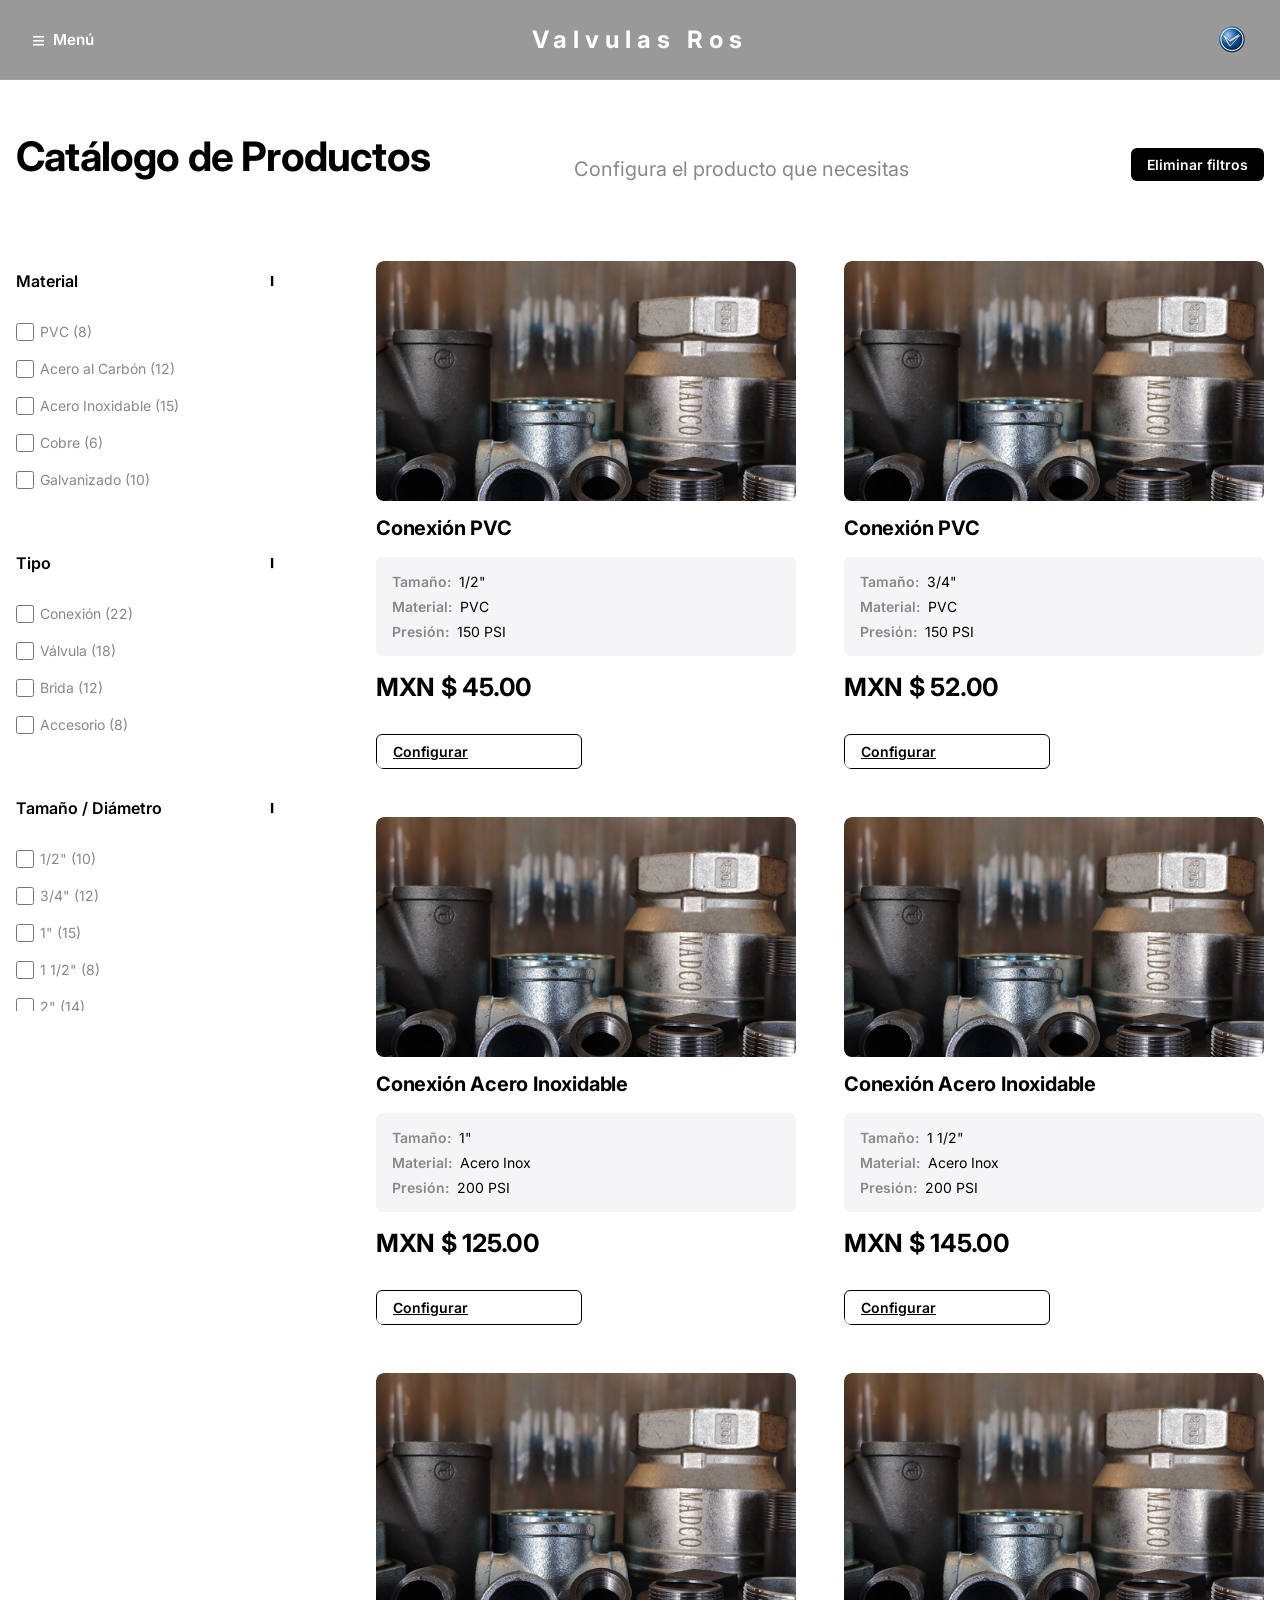
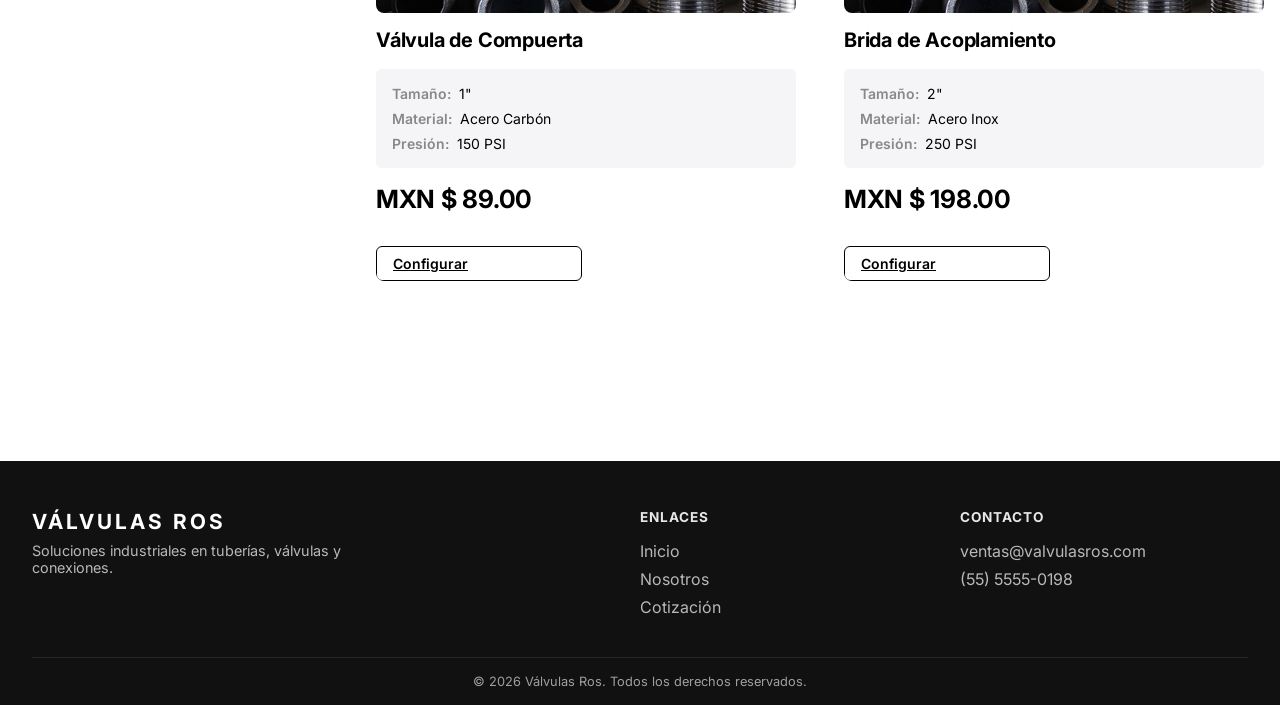
==== commit 3449e299: "act6" ====
--- a/catalogo.html
+++ b/catalogo.html
@@ -179,7 +179,6 @@
                         </div>
 
                         <div class="product-actions">
-                            <a href="pvc.html" class="btn-explore">Explorar en detalle</a>
                             <a href="cotizacion.html" class="btn-configure">Configurar</a>
                         </div>
                     </div>
@@ -213,7 +212,6 @@
                         </div>
 
                         <div class="product-actions">
-                            <a href="pvc.html" class="btn-explore">Explorar en detalle</a>
                             <a href="cotizacion.html" class="btn-configure">Configurar</a>
                         </div>
                     </div>
@@ -247,7 +245,6 @@
                         </div>
 
                         <div class="product-actions">
-                            <a href="acero-inoxidable.html" class="btn-explore">Explorar en detalle</a>
                             <a href="cotizacion.html" class="btn-configure">Configurar</a>
                         </div>
                     </div>
@@ -281,7 +278,6 @@
                         </div>
 
                         <div class="product-actions">
-                            <a href="acero-inoxidable.html" class="btn-explore">Explorar en detalle</a>
                             <a href="cotizacion.html" class="btn-configure">Configurar</a>
                         </div>
                     </div>
@@ -315,7 +311,6 @@
                         </div>
 
                         <div class="product-actions">
-                            <a href="valvulas.html" class="btn-explore">Explorar en detalle</a>
                             <a href="cotizacion.html" class="btn-configure">Configurar</a>
                         </div>
                     </div>
@@ -349,7 +344,6 @@
                         </div>
 
                         <div class="product-actions">
-                            <a href="bridas.html" class="btn-explore">Explorar en detalle</a>
                             <a href="cotizacion.html" class="btn-configure">Configurar</a>
                         </div>
                     </div>
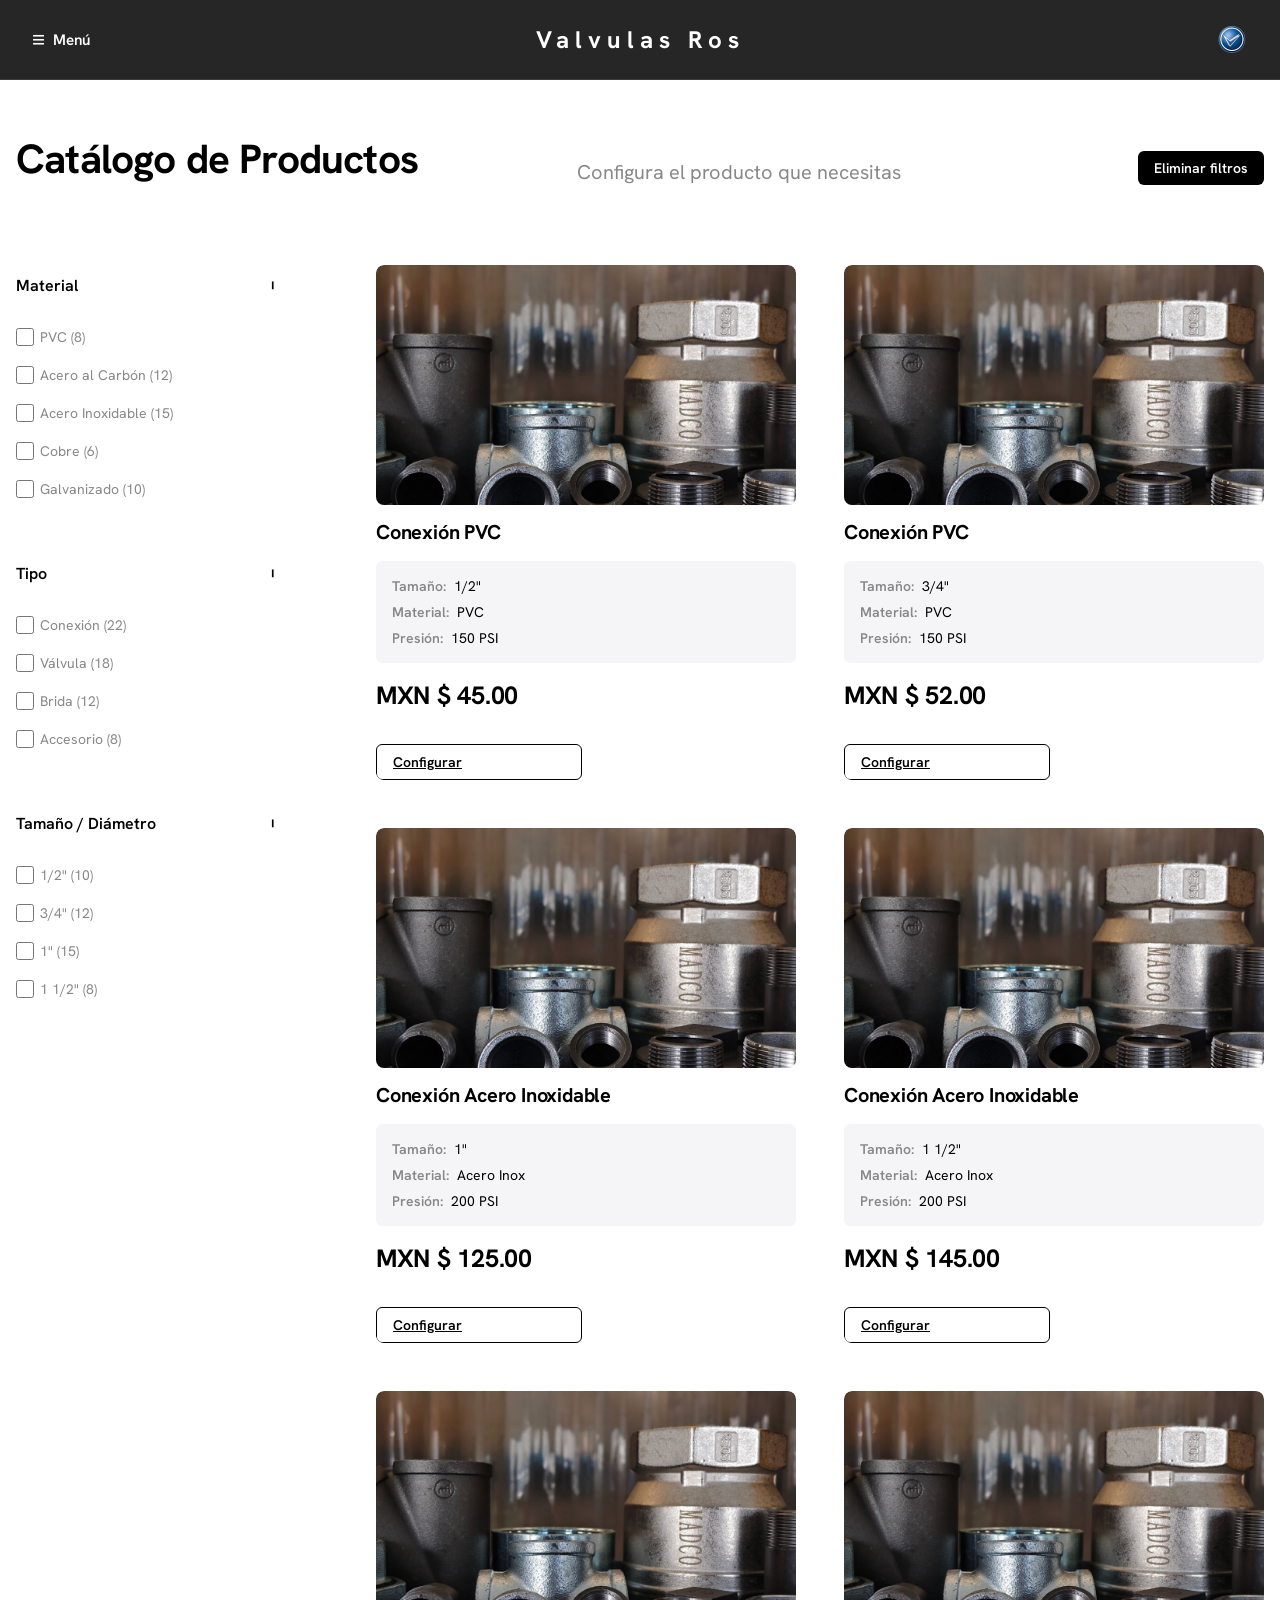
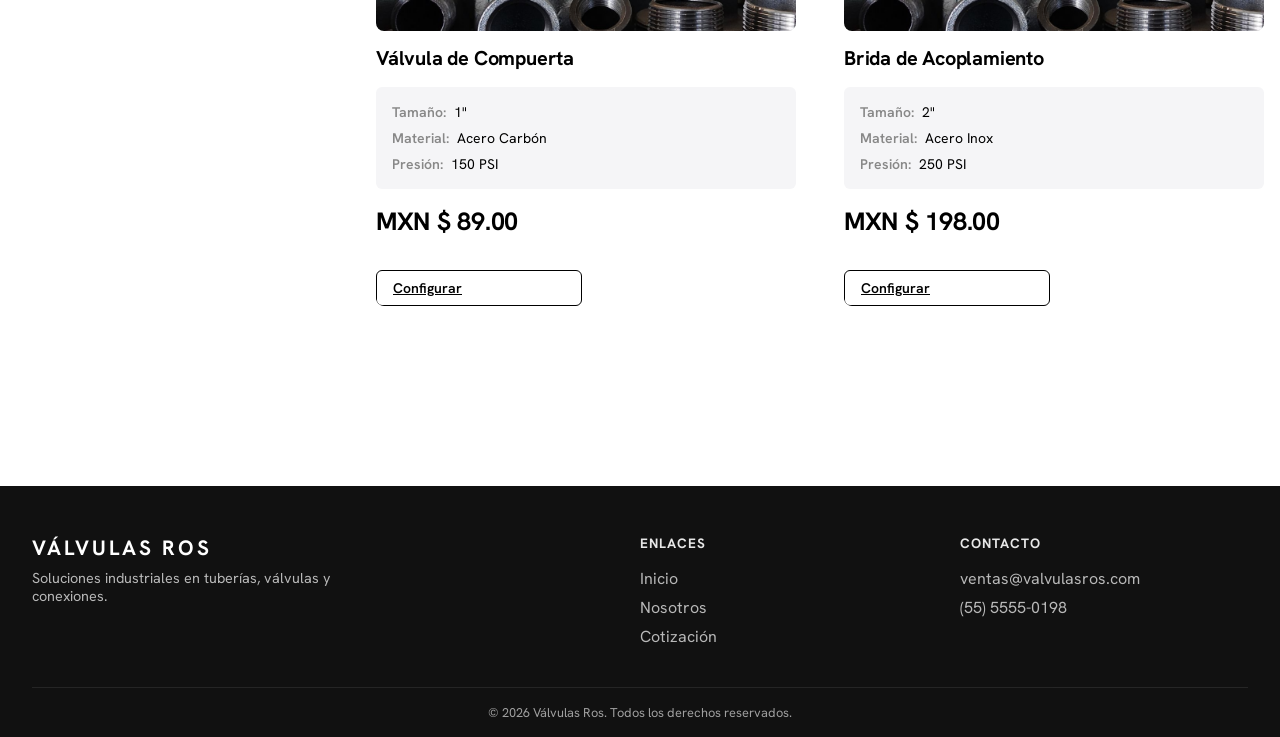
==== commit 4686ffba: "act8" ====
--- a/catalogo.html
+++ b/catalogo.html
@@ -7,7 +7,7 @@
     
     <link rel="preconnect" href="https://fonts.googleapis.com">
     <link rel="preconnect" href="https://fonts.gstatic.com" crossorigin>
-    <link href="https://fonts.googleapis.com/css2?family=Inter:wght@300;400;600;700&display=swap" rel="stylesheet">
+    <link href="https://fonts.googleapis.com/css2?family=Hanken+Grotesk:wght@300;400;500;600;700&display=swap" rel="stylesheet">
     
     <link rel="stylesheet" href="css/styles.css">
     <link rel="stylesheet" href="css/catalogo.css">
@@ -37,9 +37,7 @@
         <div id="sidebar-overlay" class="sidebar-overlay"></div>
         
         <div class="sidebar-content">
-            <div class="sidebar-header">
-                <button id="menu-close-btn" class="porsche-close-btn" aria-label="Cerrar menú">&times;</button>
-            </div>
+            <button id="menu-close-btn" class="porsche-close-btn" aria-label="Cerrar menú" title="Cerrar menú">&times;</button>
             
             <nav class="sidebar-navigation">
                 <ul class="sidebar-menu-list">
@@ -49,6 +47,7 @@
                             <span class="menu-arrow">›</span>
                         </button>
                         <ul class="submenu" id="submenu-marcas">
+                            <li><button type="button" class="submenu-back"><span class="submenu-back-arrow">‹</span> Menú principal</button></li>
                             <li><a href="marcas.html" class="submenu-link">Ver todas</a></li>
                         </ul>
                     </li>
@@ -59,6 +58,7 @@
                             <span class="menu-arrow">›</span>
                         </button>
                         <ul class="submenu" id="submenu-empresa">
+                            <li><button type="button" class="submenu-back"><span class="submenu-back-arrow">‹</span> Menú principal</button></li>
                             <li><a href="nosotros.html" class="submenu-link">Quiénes Somos</a></li>
                             <li><a href="index.html" class="submenu-link">Ubicaciones</a></li>
                         </ul>
--- a/css/styles.css
+++ b/css/styles.css
@@ -24,8 +24,9 @@
     --p-color-error: hsl(357 78% 41%); /* Rojo error */
     
     /* ========== TIPOGRAFÍA PORSCHE ========== */
-    /* Fuente oficial Porsche Next (fallback a Inter) */
-    --p-font-porsche-next: "Porsche Next", "Inter", -apple-system, BlinkMacSystemFont, "Segoe UI", sans-serif;
+    /* "Porsche Next" es una fuente propietaria; usamos Hanken Grotesk como
+       alternativa real (geométrica, condensada) en vez de caer en Inter */
+    --p-font-porsche-next: "Porsche Next", "Hanken Grotesk", -apple-system, BlinkMacSystemFont, "Segoe UI", sans-serif;
     --p-font-sans: var(--p-font-porsche-next);
     --p-font-weight-normal: 400;
     --p-font-weight-semibold: 600;
@@ -103,6 +104,9 @@
     --p-ease-in-out: cubic-bezier(0.25, 0.1, 0.25, 1);
     --p-ease-in: cubic-bezier(0, 0, 0.2, 1);
     --p-ease-out: cubic-bezier(0.4, 0, 0.5, 1);
+    /* Deceleración precisa, sin rebote: usada en paneles de menú y filtros */
+    --p-ease-out-cubic: cubic-bezier(0.22, 1, 0.36, 1);
+    --p-ease-out-quart: cubic-bezier(0.25, 1, 0.5, 1);
     
     /* Transición personalizada */
     --porsche-transition: all var(--p-duration-md) var(--p-ease-in-out);
@@ -201,12 +205,21 @@
     justify-content: space-between;     /* Espacio entre secciones izq/der */
     align-items: center;                /* Centrado vertical */
     padding: clamp(0.5rem, 2vw, 1rem) var(--porsche-spacing-lg); /* Padding fluido */
-    /* Efecto glassmorphism: fondo semi-transparente + blur */
-    background: rgba(0, 0, 0, 0.4);
-    backdrop-filter: blur(12px);        /* Efecto de vidrio borroso */
-    border-bottom: 1px solid rgba(255, 255, 255, 0.1); /* Borde sutil */
+    /* Transparente por defecto (sobre el hero); se vuelve sólida al hacer
+       scroll gracias a la clase .scrolled (ver main.js) */
+    background: transparent;
+    border-bottom: 1px solid transparent;
     z-index: var(--z-navbar);           /* Por encima de otros elementos */
-    transition: background-color var(--p-duration-md) var(--p-ease-in-out);
+    transition: background-color var(--p-duration-md) var(--p-ease-in-out),
+                backdrop-filter var(--p-duration-md) var(--p-ease-in-out),
+                border-color var(--p-duration-md) var(--p-ease-in-out);
+}
+
+/* Estado sólido: aplicado por JS cuando el usuario baja de cierto punto */
+.porsche-navbar.scrolled {
+    background: rgba(0, 0, 0, 0.85);
+    backdrop-filter: blur(12px);
+    border-bottom: 1px solid rgba(255, 255, 255, 0.1);
 }
 
 /* Secciones de la navbar: izquierda y derecha */
@@ -294,8 +307,8 @@
     height: 100%;
     background: rgba(0, 0, 0, 0);      /* Transparente inicialmente */
     backdrop-filter: blur(0px);         /* Sin blur inicialmente */
-    transition: background-color var(--p-duration-md) var(--p-ease-in-out),
-                backdrop-filter var(--p-duration-md) var(--p-ease-in-out); /* Transición suave */
+    transition: background-color var(--p-duration-lg) var(--p-ease-out-cubic),
+                backdrop-filter var(--p-duration-lg) var(--p-ease-out-cubic);
 }
 
 /* Overlay activo: oscurece y aplica blur */
@@ -320,8 +333,9 @@
     flex-direction: column;             /* Elementos apilados verticalmente */
     box-shadow: -20px 0 60px rgba(0, 0, 0, 0.2); /* Sombra suave */
     z-index: var(--z-sidebar-content);  /* Por encima del overlay */
-    transition: left var(--p-duration-lg) var(--p-ease-in-out),
-                transform var(--p-duration-lg) var(--p-ease-in-out); /* Animación fluida */
+    /* Deceleración precisa (sin rebote): única fuente de la animación de
+       entrada/salida del panel, evita duplicarla con keyframes en JS */
+    transition: left var(--p-duration-lg) var(--p-ease-out-quart);
 }
 
 /* Asegura que el sidebar no se expanda más allá de lo necesario */
@@ -427,22 +441,18 @@
     opacity: 1;                         /* Más visible */
 }
 
-/* Submenú: lista de elementos anidados */
+/* Submenú: lista de elementos anidados
+   NOTA: el max-height de acordeón que vivía aquí (versión vieja del menú,
+   antes del rediseño multi-panel) se eliminó a propósito. Esa regla
+   ('.menu-parent-btn.active ~ .submenu { max-height: 600px; }') tenía más
+   especificidad que el nuevo '.submenu { position:absolute; ... }' de más
+   abajo, así que le ganaba y le ponía un techo de 600px al panel completo
+   -- esa era la causa de la "división" con hueco gris debajo del menú de
+   Modelos. La visibilidad ahora la controla por completo '.submenu.is-visible'
+   (ver más abajo), no un max-height animado. */
 .submenu {
     list-style: none;
-    max-height: 0;                      /* Oculto inicialmente */
-    overflow: hidden;                   /* Recorta el contenido */
-    transition: max-height var(--p-duration-md) var(--p-ease-in-out), 
-                opacity var(--p-duration-md) var(--p-ease-in-out); /* Animación suave */
-    opacity: 0;                         /* Invisible */
     padding: 0;
-}
-
-/* Submenú visible cuando el padre está activo */
-.menu-parent-btn.active ~ .submenu {
-    max-height: 600px;                  /* Altura máxima para expandir */
-    opacity: 1;                         /* Visible */
-    padding: 8px 0;                     /* Espaciado */
 }
 
 /* Enlaces dentro del submenú */
@@ -489,7 +499,7 @@
 .hero-section {
     position: relative;
     width: 100%;
-    height: clamp(220px, 48vw, 520px);  /* Hero compacto para mostrar el catálogo */
+    height: 100vh;                       /* Ocupa toda la altura de la ventana */
     background-color: #000;             /* Negro si falla el video */
     overflow: hidden;                   /* Recorta el contenido sobrante */
 }
@@ -544,7 +554,7 @@
     padding: 12px 28px;                 /* Espaciado interno */
     font-size: 0.9rem;
     font-weight: 600;
-    border-radius: 4px;
+    border-radius: var(--p-radius-full);
     cursor: pointer;
     backdrop-filter: blur(8px);         /* Efecto vidrio esmerilado */
     transition: var(--porsche-transition);
@@ -632,20 +642,20 @@
 /* Contenedor principal de la grilla: 2 columnas grandes para diseño premium */
 .porsche-grid-container {
     display: grid;
-    grid-template-columns: repeat(4, minmax(0, 1fr));
-    gap: clamp(8px, 1.6vw, 18px);       /* Separación compacta como la referencia */
+    grid-template-columns: repeat(2, minmax(0, 1fr)); /* 2 columnas grandes, estilo "explora la gama" */
+    gap: clamp(12px, 1.6vw, 24px);
     padding: 0 var(--porsche-spacing-lg) clamp(24px, 4vw, 42px);
-    max-width: 980px;                   /* Mantiene las tarjetas contenidas */
+    max-width: 1200px;                  /* Contenedor más amplio para tarjetas grandes */
     margin: 0 auto;                     /* Centrado */
     width: 100%;                        /* Ocupa todo lo disponible */
 }
 
-/* Tarjeta individual de producto: más grande para diseño premium */
+/* Tarjeta individual de producto: tile grande tipo hero, no miniatura */
 .porsche-card {
     position: relative;
     background-color: #000000;
-    border-radius: var(--p-radius-md);  /* Tarjetas compactas de catálogo */
-    height: clamp(120px, 20vw, 190px);
+    border-radius: var(--p-radius-md);
+    height: clamp(280px, 32vw, 460px);
     overflow: hidden;                   /* Recorta el contenido */
     display: flex;
     transition: var(--porsche-transition);
@@ -654,10 +664,9 @@
     box-shadow: var(--p-shadow-lg);    /* Sombra más profunda para presencia */
 }
 
-/* Efecto hover: levanta la tarjeta y mejora sombra */
+/* Efecto hover: solo la imagen hace zoom, la tarjeta permanece firme (más sobrio) */
 .porsche-card:hover {
-    transform: translateY(-6px);        /* Sube 6 píxeles */
-    box-shadow: var(--p-shadow-lg);    /* Sombra más profunda en hover */
+    box-shadow: var(--p-shadow-lg);
 }
 
 /* Contenedor de imagen */
@@ -700,7 +709,7 @@
 /* Título dentro de la tarjeta */
 .card-title {
     color: #ffffff;
-    font-size: clamp(0.7rem, 1.5vw, 1rem);
+    font-size: clamp(1.3rem, 2.6vw, 2.1rem);
     font-weight: 600;
     letter-spacing: -0.5px;
     margin: 0;
@@ -780,13 +789,21 @@
 }
 
 .catalog-promo-link {
-    background-color: var(--p-color-error);
-    color: #ffffff;
-    padding: 6px 10px;
-    border-radius: var(--p-radius-xs);
+    display: inline-block;
+    background-color: #ffffff;
+    color: #000000;
+    padding: 8px 18px;
+    border-radius: var(--p-radius-full);
     font-size: clamp(0.55rem, 1vw, 0.72rem);
     font-weight: 600;
     text-decoration: none;
+    transition: var(--porsche-transition);
+}
+
+.catalog-promo-link:hover {
+    background-color: transparent;
+    color: #ffffff;
+    box-shadow: inset 0 0 0 1px #ffffff;
 }
 
 /* ==========================================================================
@@ -796,7 +813,7 @@
 /* Contenedor de la sección */
 .journey-section {
     padding: var(--porsche-spacing-xl) var(--porsche-spacing-lg);
-    max-width: 1400px;
+    max-width: 900px;
     margin: 0 auto;
 }
 
@@ -843,9 +860,9 @@
     position: relative;
     flex: 0 0 100%;                     /* No crece, no encoge, ancho fijo = 100% */
     max-width: 100%;
-    border-radius: 20px;
+    border-radius: 50px;
     overflow: hidden;
-    aspect-ratio: 21 / 9;               /* Formato ancho tipo banner, no cuadrado */
+    aspect-ratio: 28 / 9;               /* Formato ancho tipo banner, no cuadrado */
     cursor: pointer;
 }
 
@@ -853,6 +870,589 @@
 @media (max-width: 768px) {
     .journey-card {
         aspect-ratio: 4 / 3;
+    }
+}
+
+/* ==========================================================================\n+   MENÚ LATERAL MULTIPANEL\n+   ========================================================================== */
+
+.sidebar-content {
+    left: -100%;
+    width: min(760px, calc(100vw - 32px));
+    max-width: none;
+    min-width: 0;
+    padding: 0;
+    background: #fff;
+    border-right: 0;
+    box-shadow: 18px 0 50px rgba(0, 0, 0, 0.18);
+}
+
+.sidebar-header {
+    height: 72px;
+    margin: 0;
+    padding: 18px 24px;
+    border-bottom: 1px solid #e8e8e8;
+}
+
+.porsche-close-btn {
+    position: absolute;
+    top: 16px;
+    right: -56px;
+    z-index: 3;
+    display: flex;
+    align-items: center;
+    justify-content: center;
+    width: 40px;
+    height: 40px;
+    padding: 0;
+    border: 0;
+    border-radius: 50%;
+    background: rgba(55, 55, 57, 0.9);
+    color: #d8d8da;
+    font-size: 1.25rem;
+    line-height: 1;
+    cursor: pointer;
+    box-shadow: 0 3px 12px rgba(0, 0, 0, 0.2);
+    transition: background-color 180ms ease, color 180ms ease, transform 180ms ease;
+}
+
+.porsche-close-btn:hover,
+.porsche-close-btn:focus-visible {
+    background: #444448;
+    color: #fff;
+    transform: scale(1.08);
+    outline: none;
+}
+
+.sidebar-navigation {
+    position: relative;
+    flex: 1;
+    overflow: hidden;
+    background: #f4f4f6;
+}
+
+.sidebar-menu-list {
+    position: static;
+    z-index: auto;
+    width: 48%;
+    height: 100%;
+    margin: 0;
+    padding: 28px 24px;
+    background: #fff;
+}
+
+.menu-item-parent {
+    margin: 0 0 4px;
+    border: 0;
+}
+
+.menu-parent-btn {
+    min-height: 48px;
+    padding: 12px 12px;
+    border-radius: 6px;
+    color: #171717;
+    font-size: 0.95rem;
+    font-weight: 400;
+    letter-spacing: 0;
+    text-transform: none;
+}
+
+.menu-parent-btn:hover,
+.menu-parent-btn.active {
+    padding-left: 12px;
+    background: #f1f1f2;
+    opacity: 1;
+}
+
+.submenu:not(.submenu-modelos) {
+    padding: 48px 64px;
+}
+
+.menu-parent-btn.active ~ .submenu:not(.submenu-modelos) {
+    padding: 48px 64px;
+}
+
+.menu-parent-btn.active .menu-arrow {
+    transform: translateX(2px);
+}
+
+.menu-arrow {
+    font-size: 1.1rem;
+    color: #555;
+    opacity: 1;
+}
+
+.submenu {
+    position: absolute;
+    top: 0;
+    right: 0;
+    bottom: 0;
+    left: 48%;
+    z-index: 1;
+    display: none;
+    max-height: none;
+    padding: 28px 32px;
+    overflow-y: auto;
+    background: #f4f4f6;
+    opacity: 1;
+}
+
+.submenu.is-visible {
+    display: block;
+    animation: sidebarPanelIn 260ms var(--p-ease-out-cubic) both;
+}
+
+.submenu-back {
+    display: flex;
+    align-items: center;
+    gap: 8px;
+    width: 100%;
+    margin: 0 0 24px;
+    padding: 4px 0;
+    border: 0;
+    background: transparent;
+    color: #222;
+    font: inherit;
+    font-size: 0.85rem;
+    cursor: pointer;
+    text-align: left;
+}
+
+.submenu-back:hover {
+    color: #777;
+}
+
+.submenu-back-arrow {
+    font-size: 1.1rem;
+}
+
+.submenu li:not(:first-child) {
+    margin-bottom: 4px;
+}
+
+.submenu-link,
+.sidebar-menu-list li a.submenu-link {
+    display: flex;
+    align-items: center;
+    min-height: 56px;
+    padding: 16px 20px;
+    border-radius: 6px;
+    border: 0;
+    color: #171717;
+    font-size: 1rem;
+    opacity: 1;
+}
+
+.submenu-link:hover,
+.sidebar-menu-list li a.submenu-link:hover {
+    padding-left: 20px;
+    border: 0;
+    color: #777;
+}
+
+.submenu-modelos {
+    padding-top: 48px;
+}
+
+.submenu-modelos > li:first-child {
+    margin-bottom: 12px;
+}
+
+.model-item {
+    margin: 0;
+    border-bottom: 1px solid #e5e5e7;
+}
+
+.model-link {
+    display: grid !important;
+    grid-template-columns: 72px 1fr auto;
+    align-items: center;
+    gap: 12px;
+    min-height: 70px;
+    padding: 8px 0 !important;
+    color: #171717 !important;
+    text-decoration: none;
+    border: 0;
+    background: transparent;
+    font: inherit;
+    text-align: left;
+    cursor: pointer;
+}
+
+.model-link img {
+    width: 72px;
+    height: 50px;
+    border-radius: 3px;
+    object-fit: cover;
+    background: #e3e3e5;
+}
+
+.model-link span:not(.model-arrow) {
+    display: flex;
+    flex-direction: column;
+    gap: 3px;
+}
+
+.model-link strong {
+    font-size: 0.9rem;
+    font-weight: 500;
+}
+
+.model-link small {
+    color: #777;
+    font-size: 0.7rem;
+}
+
+.model-arrow {
+    display: inline-block;
+    font-size: 1.1rem;
+    color: #b5b5b8;
+    transition: transform var(--p-duration-sm) var(--p-ease-out-cubic);
+}
+
+.model-link:hover .model-arrow {
+    transform: translateX(3px);
+    color: #777;
+}
+
+.model-link:hover {
+    color: #777 !important;
+}
+
+.model-link:hover img {
+    opacity: 0.78;
+}
+
+.model-detail-view {
+    position: absolute;
+    inset: 0;
+    display: none;
+    padding: 20px 32px 28px;
+    overflow-y: auto;
+    /* Mismo contraste que el primer nivel del menú: lista (izquierda) en
+       blanco, panel de contenido (derecha) en gris claro. La columna
+       .model-detail-navigation define su propio blanco por encima de este
+       fondo, así que el contraste queda igual que en .sidebar-menu-list / .submenu */
+    background: #f4f4f6;
+}
+
+.submenu-modelos.is-detail .model-item {
+    display: none;
+}
+
+/* Esta regla estaba rota (le faltaba el selector, probablemente cortado
+   por accidente en una edición anterior). El display:block queda sin
+   efecto real porque la regla de abajo la vuelve a sobreescribir con
+   display:grid -- pero la animación de entrada sí faltaba y ya se
+   restauró aquí. */
+.submenu-modelos.is-detail .model-detail-view {
+    display: block;
+    animation: sidebarPanelIn 260ms var(--p-ease-out-cubic) both;
+}
+
+.submenu-modelos.is-detail {
+    left: 0;
+    padding: 20px 0 28px;
+}
+
+.submenu-modelos.is-detail .model-detail-view {
+    display: grid;
+    grid-template-columns: 50% 50%;
+    grid-template-rows: auto 1fr;
+    gap: 0;
+    padding: 0;
+}
+
+.model-detail-back {
+    display: flex;
+    align-items: center;
+    gap: 8px;
+    /* Solo ocupa la columna izquierda: mantiene el blanco de la navegación
+       de familias y deja la fila derecha en gris, igual que el resto del panel */
+    grid-column: 1;
+    margin: 0;
+    padding: 28px 40px 20px;
+    border: 0;
+    background: #fff;
+    color: #222;
+    font: inherit;
+    font-size: 0.85rem;
+    cursor: pointer;
+}
+
+.model-detail-navigation {
+    grid-column: 1;
+    padding: 0 32px 0 40px;
+    background: #fff;
+    height: 100%;
+}
+
+.model-family-btn {
+    display: grid;
+    grid-template-columns: 1fr auto;
+    align-items: center;
+    width: 100%;
+    min-height: 64px;
+    margin-bottom: 6px;
+    padding: 14px 12px;
+    border: 0;
+    border-radius: 6px;
+    background: transparent;
+    color: #171717;
+    font: inherit;
+    text-align: left;
+    cursor: pointer;
+}
+
+.model-family-btn small {
+    grid-column: 1;
+    color: #777;
+    font-size: 0.68rem;
+}
+
+.model-family-btn > span:last-child {
+    grid-column: 2;
+    grid-row: 1 / span 2;
+    justify-self: end;
+    font-size: 1.1rem;
+    color: #b5b5b8;
+    transition: transform var(--p-duration-sm) var(--p-ease-out-cubic);
+}
+
+.model-family-btn:hover > span:last-child,
+.model-family-btn.active > span:last-child {
+    transform: translateX(3px);
+    color: #777;
+}
+
+.model-family-btn.active,
+.model-family-btn:hover {
+    background: #e9e9eb;
+}
+
+.model-detail-view > .model-detail-content {
+    grid-column: 2;
+    grid-row: 2;
+    padding: 0 40px 28px 48px;
+    overflow-y: auto;
+}
+
+.model-detail-back span {
+    font-size: 1.1rem;
+}
+
+.model-detail-content {
+    display: none;
+}
+
+.model-detail-content.is-visible {
+    display: block;
+}
+
+.model-detail-content img {
+    display: block;
+    width: min(100%, 280px);
+    height: 150px;
+    margin: 4px auto 22px;
+    border-radius: 4px;
+    object-fit: cover;
+    background: #e3e3e5;
+}
+
+.model-detail-content h3 {
+    margin: 0 0 8px;
+    color: #171717;
+    font-size: 1.6rem;
+    font-weight: 700;
+    font-style: italic;               /* Guiña al logotipo cursivo de Porsche */
+    letter-spacing: -0.5px;
+    text-align: left;
+}
+
+.model-detail-content p {
+    display: inline-flex;
+    align-items: center;
+    gap: 6px;
+    max-width: none;
+    margin: 0 0 28px;
+    color: #666;
+    font-size: 0.85rem;
+    line-height: 1.5;
+    text-align: left;
+    text-decoration: none;
+    cursor: pointer;
+    transition: gap var(--p-duration-sm) var(--p-ease-out-cubic);
+}
+
+.model-detail-content p:hover {
+    gap: 10px;
+    color: #171717;
+}
+
+.variant-list {
+    display: grid;
+    gap: 18px;
+}
+
+.submenu-modelos .variant-item {
+    display: flex;
+    flex-direction: column;
+    align-items: flex-start;
+    gap: 0;
+    padding: 0 0 18px;
+    border-bottom: 1px solid #e5e5e7;
+    color: #171717;
+    text-decoration: none;
+}
+
+.submenu-modelos .variant-item img {
+    order: 2;
+    width: min(100%, 220px);
+    height: 82px;
+    margin: 10px auto 0;
+    border-radius: 3px;
+    object-fit: cover;
+}
+
+.submenu-modelos .variant-item span {
+    order: 1;
+    display: flex;
+    flex-direction: column;
+    gap: 4px;
+}
+
+.variant-item strong {
+    font-size: 0.8rem;
+    font-weight: 500;
+}
+
+.variant-item small {
+    color: var(--p-color-info);
+    font-weight: 500;
+    font-size: 0.68rem;
+}
+
+.variant-item:hover {
+    color: #777;
+}
+
+.model-detail-action {
+    display: inline-flex;
+    padding: 11px 18px;
+    border-radius: 3px;
+    background: #111;
+    color: #fff;
+    font-size: 0.8rem;
+    text-decoration: none;
+}
+
+@keyframes sidebarPanelIn {
+    from { opacity: 0; transform: translateX(14px); }
+    to { opacity: 1; transform: translateX(0); }
+}
+
+@media (max-width: 600px) {
+    .sidebar-content {
+        width: 100vw;
+    }
+
+    .porsche-close-btn {
+        top: 16px;
+        right: 16px;
+        width: 38px;
+        height: 38px;
+        border: 0;
+        border-radius: 50%;
+        background: rgba(55, 55, 57, 0.9);
+        color: #d8d8da;
+        box-shadow: 0 3px 12px rgba(0, 0, 0, 0.2);
+    }
+
+    .porsche-close-btn:hover,
+    .porsche-close-btn:focus-visible {
+        width: 38px;
+        transform: scale(1.08);
+    }
+
+    .sidebar-menu-list {
+        width: 42%;
+        padding: 22px 14px;
+    }
+
+    .menu-parent-btn {
+        padding: 12px 8px;
+        font-size: 0.82rem;
+    }
+
+    .menu-parent-btn:hover,
+    .menu-parent-btn.active {
+        padding-left: 8px;
+    }
+
+    .submenu {
+        left: 42%;
+        padding: 22px 20px;
+    }
+
+    .submenu:not(.submenu-modelos) {
+        padding: 32px 24px;
+    }
+
+    .menu-parent-btn.active ~ .submenu:not(.submenu-modelos) {
+        padding: 32px 24px;
+    }
+
+    .model-link {
+        grid-template-columns: 54px 1fr auto;
+        gap: 8px;
+    }
+
+    .model-link img {
+        width: 54px;
+        height: 40px;
+    }
+
+    .model-link strong {
+        font-size: 0.78rem;
+    }
+
+    .model-detail-view {
+        padding: 18px 20px 24px;
+    }
+
+    .submenu-modelos.is-detail .model-detail-view {
+        grid-template-columns: 42% 58%;
+    }
+
+    .model-detail-navigation {
+        padding: 0 10px 0 14px;
+    }
+
+    .model-detail-back {
+        padding-left: 20px;
+        padding-right: 20px;
+    }
+
+    .model-detail-view > .model-detail-content {
+        padding: 0 20px 24px;
+    }
+
+    .model-family-btn {
+        min-height: 52px;
+        padding: 8px;
+        font-size: 0.78rem;
+    }
+
+    .model-detail-content img {
+        height: 120px;
+    }
+
+    .variant-item {
+        padding-bottom: 14px;
+    }
+
+    .variant-item img {
+        width: min(100%, 180px);
+        height: 64px;
     }
 }
 
@@ -883,29 +1483,16 @@
 /* En pantallas muy chicas, flechas un poco más pequeñas para no robar
    espacio a la tarjeta */
 @media (max-width: 480px) {
-    /* Mantiene cuatro categorías visibles en una sola fila como en la referencia */
+    /* Tarjetas grandes apiladas en una columna, en vez de 4 miniaturas */
     .porsche-grid-container {
-        gap: 6px;
+        grid-template-columns: 1fr;
+        gap: 12px;
         padding-left: 10px;
         padding-right: 10px;
     }
 
     .porsche-card {
-        height: 84px;
-    }
-
-    .card-overlay-content {
-        padding: 8px 6px;
-    }
-
-    .card-title {
-        font-size: 0.62rem;
-    }
-
-    .circle-arrow {
-        width: 22px;
-        height: 22px;
-        font-size: 0.7rem;
+        height: 220px;
     }
 
     .catalog-promo {
--- a/css/catalogo.css
+++ b/css/catalogo.css
@@ -177,12 +177,12 @@
 
 .filter-toggle-icon {
     font-size: 1.2em;
-    transition: transform var(--p-duration-md) var(--p-ease-elastic);
+    transition: transform var(--p-duration-md) var(--p-ease-out-cubic);
     transform-origin: center;
 }
 
 .filter-group-btn[aria-expanded="true"] .filter-toggle-icon {
-    transform: rotate(90deg) scale(1.1);
+    transform: rotate(90deg);
 }
 
 /* ========== OPCIONES DE FILTRO ========== */
@@ -223,12 +223,12 @@
 
 @keyframes buttonPulse {
     0% { transform: scale(1); }
-    50% { transform: scale(1.08) rotate(-5deg); }
-    100% { transform: scale(1) rotate(0); }
+    50% { transform: scale(1.03); }
+    100% { transform: scale(1); }
 }
 
 .clear-filters-btn.is-animating {
-    animation: buttonPulse 0.6s cubic-bezier(0.34, 1.56, 0.64, 1);
+    animation: buttonPulse 0.4s var(--p-ease-out-cubic);
 }
 
 @keyframes slideDownPro {
@@ -309,14 +309,12 @@
     flex-direction: column;
     height: 100%;
     position: relative;
-    transform-style: preserve-3d;
     will-change: transform, box-shadow;
-    perspective: 1000px;
 }
 
 .product-card:hover {
-    transform: translateY(-12px) rotateX(2deg);
-    box-shadow: 0 20px 60px rgba(0, 0, 0, 0.2);
+    transform: translateY(-8px);
+    box-shadow: 0 16px 40px rgba(0, 0, 0, 0.16);
 }
 
 /* ========== IMAGEN DEL PRODUCTO ========== */
@@ -355,7 +353,7 @@
 }
 
 .product-card:hover .product-image img {
-    transform: scale(1.08) rotate(1deg);
+    transform: scale(1.05);
 }
 
 /* ========== INFORMACIÓN DEL PRODUCTO ========== */
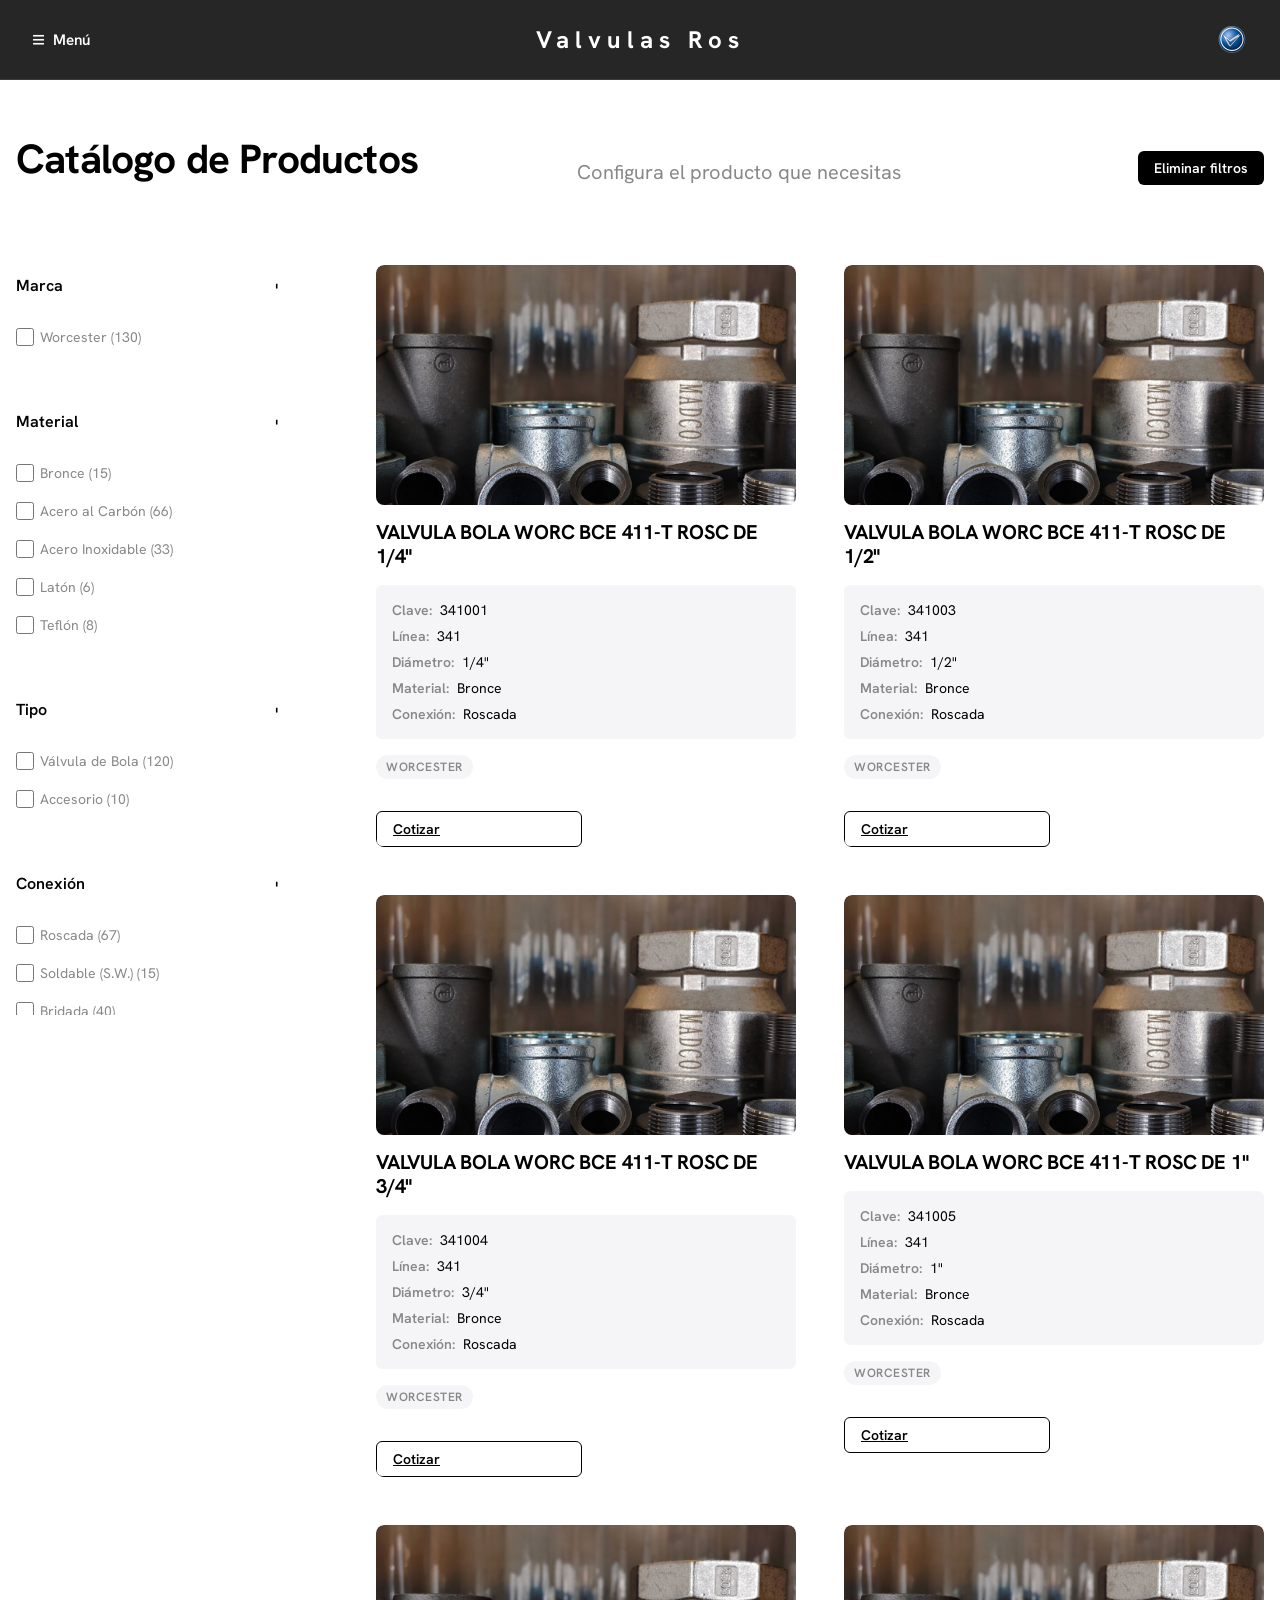
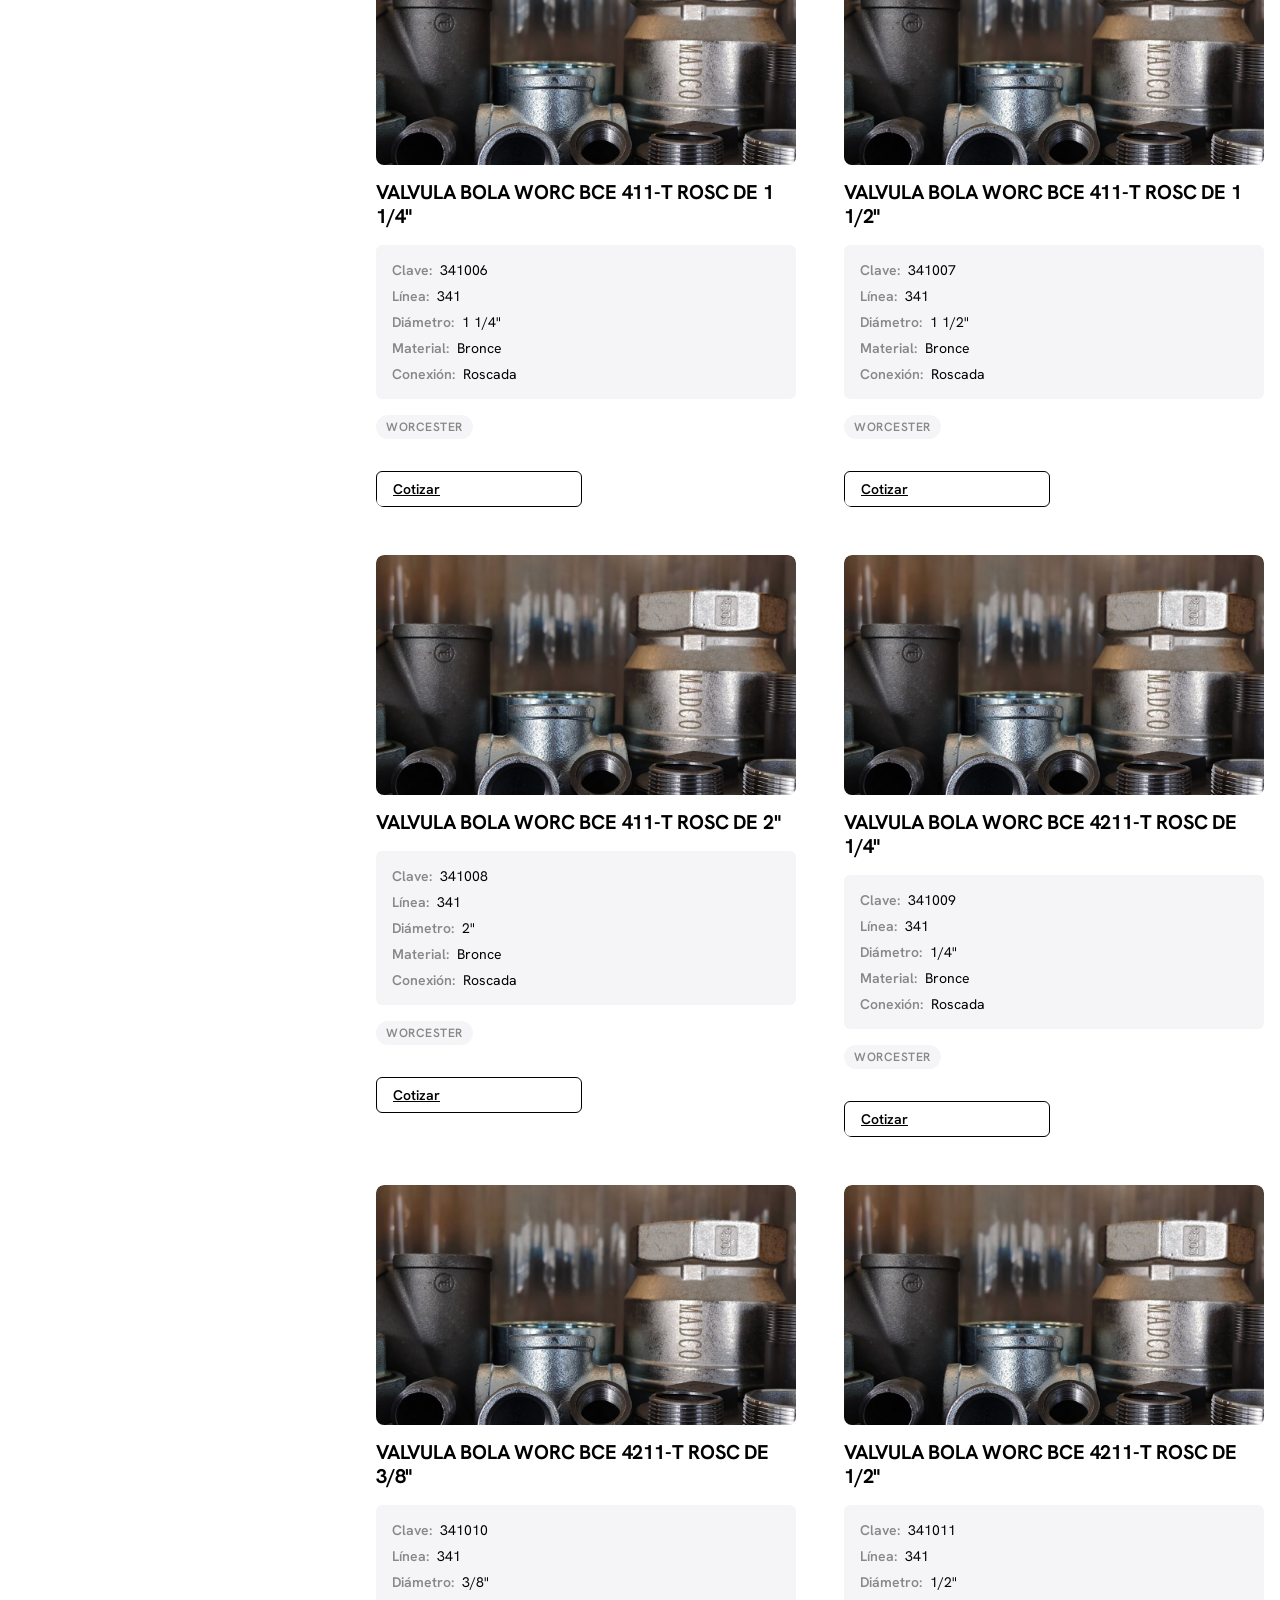
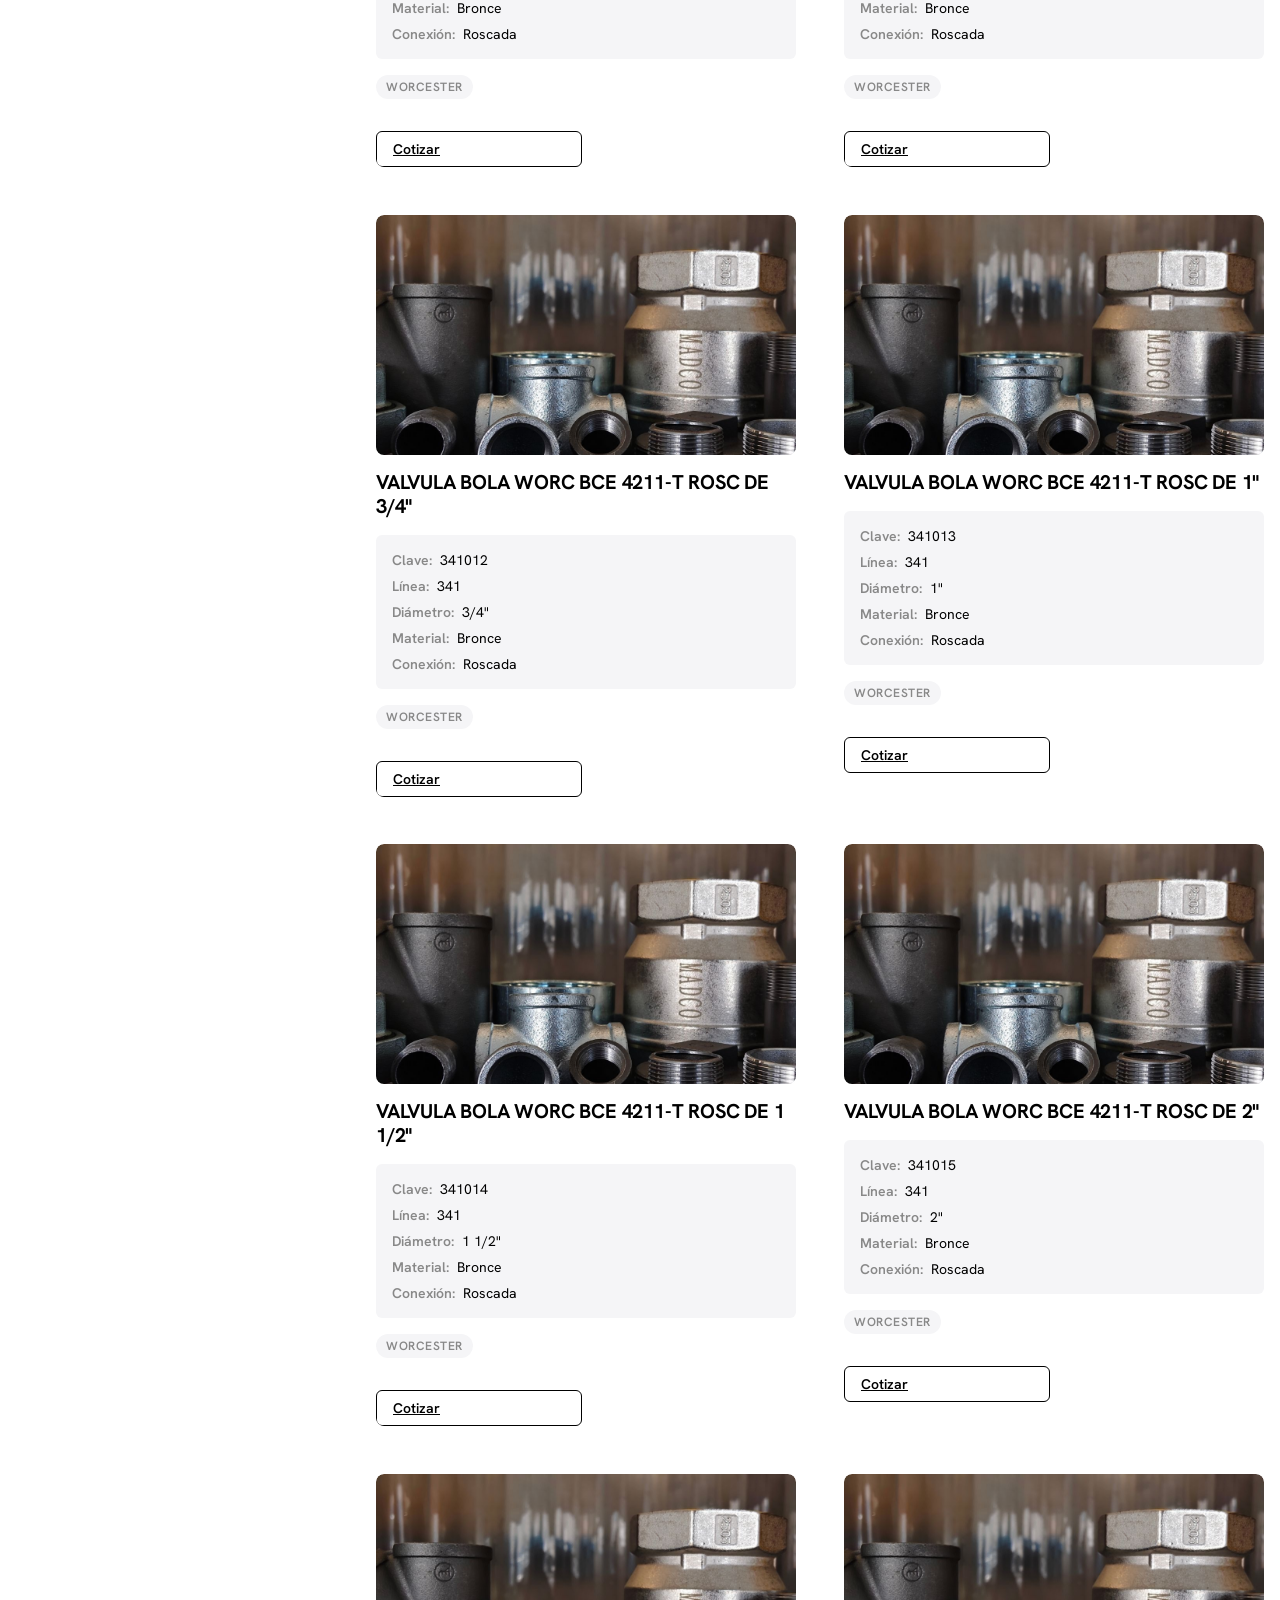
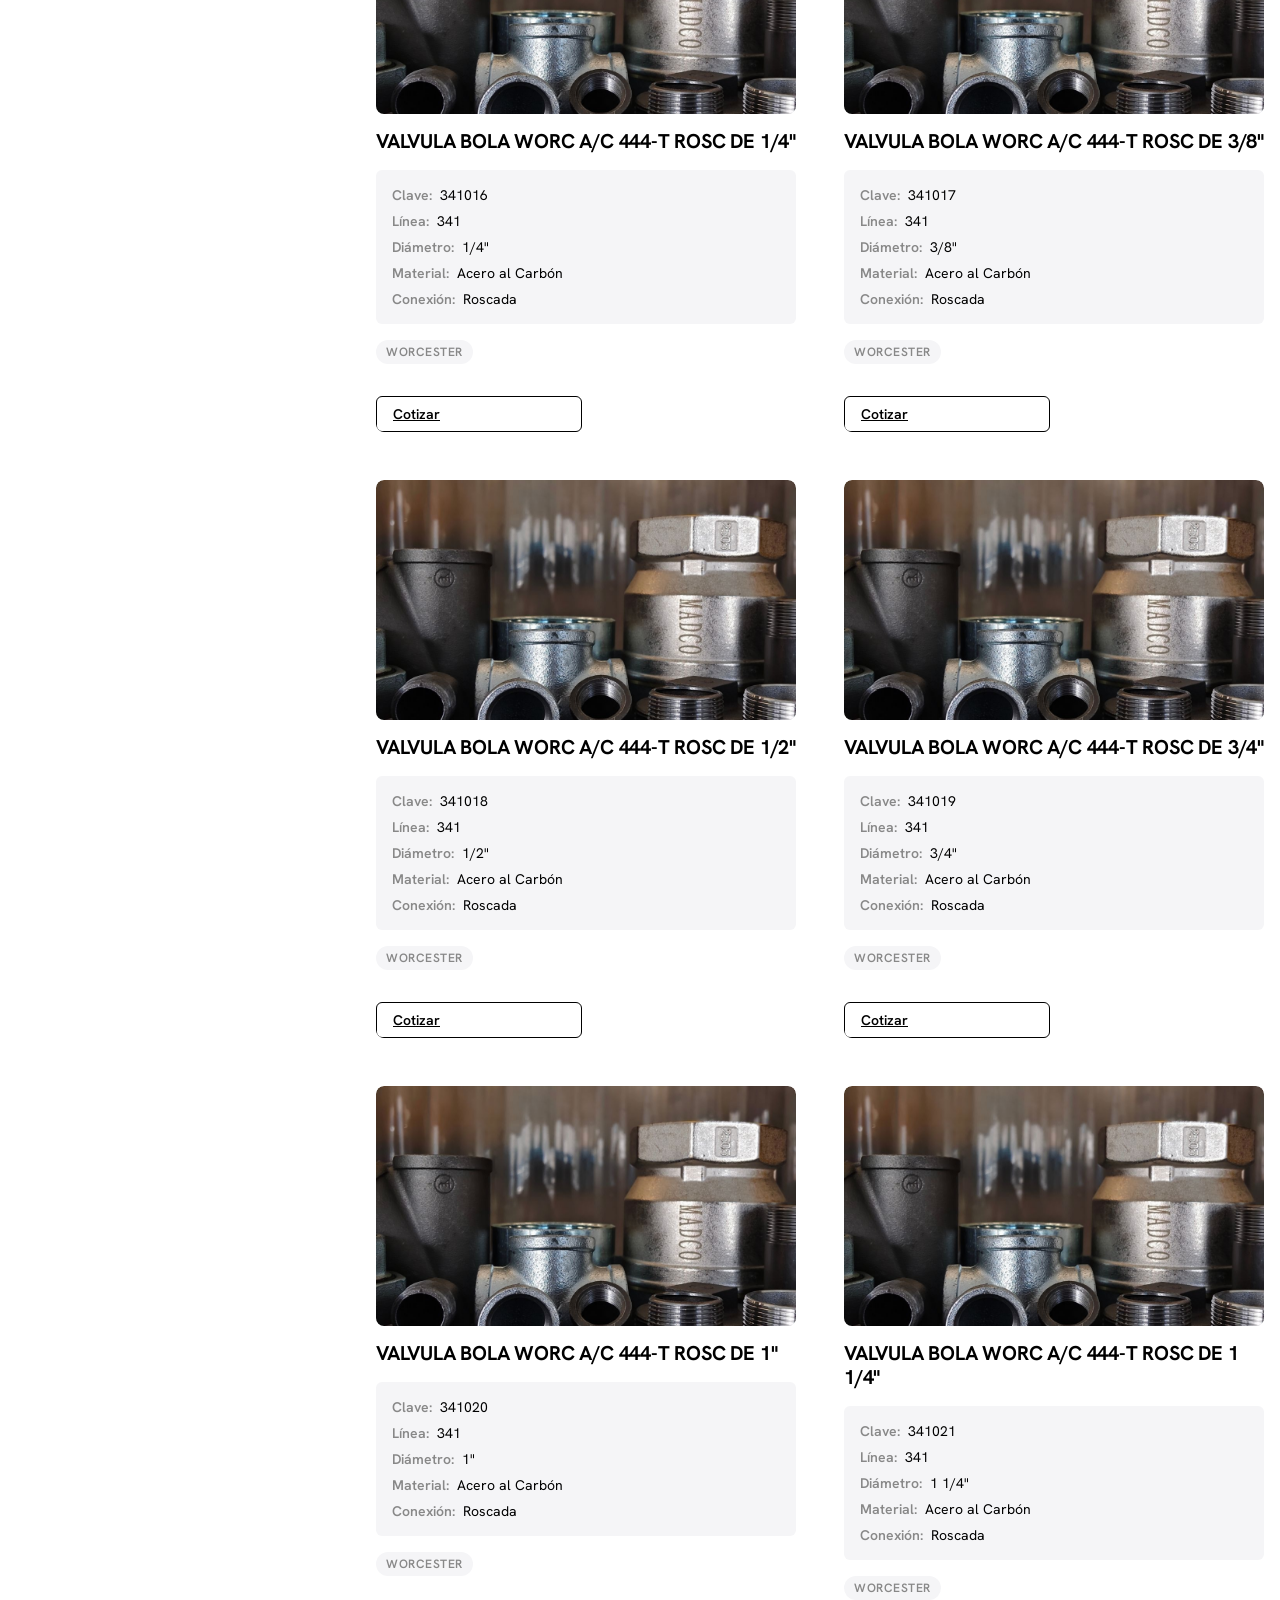
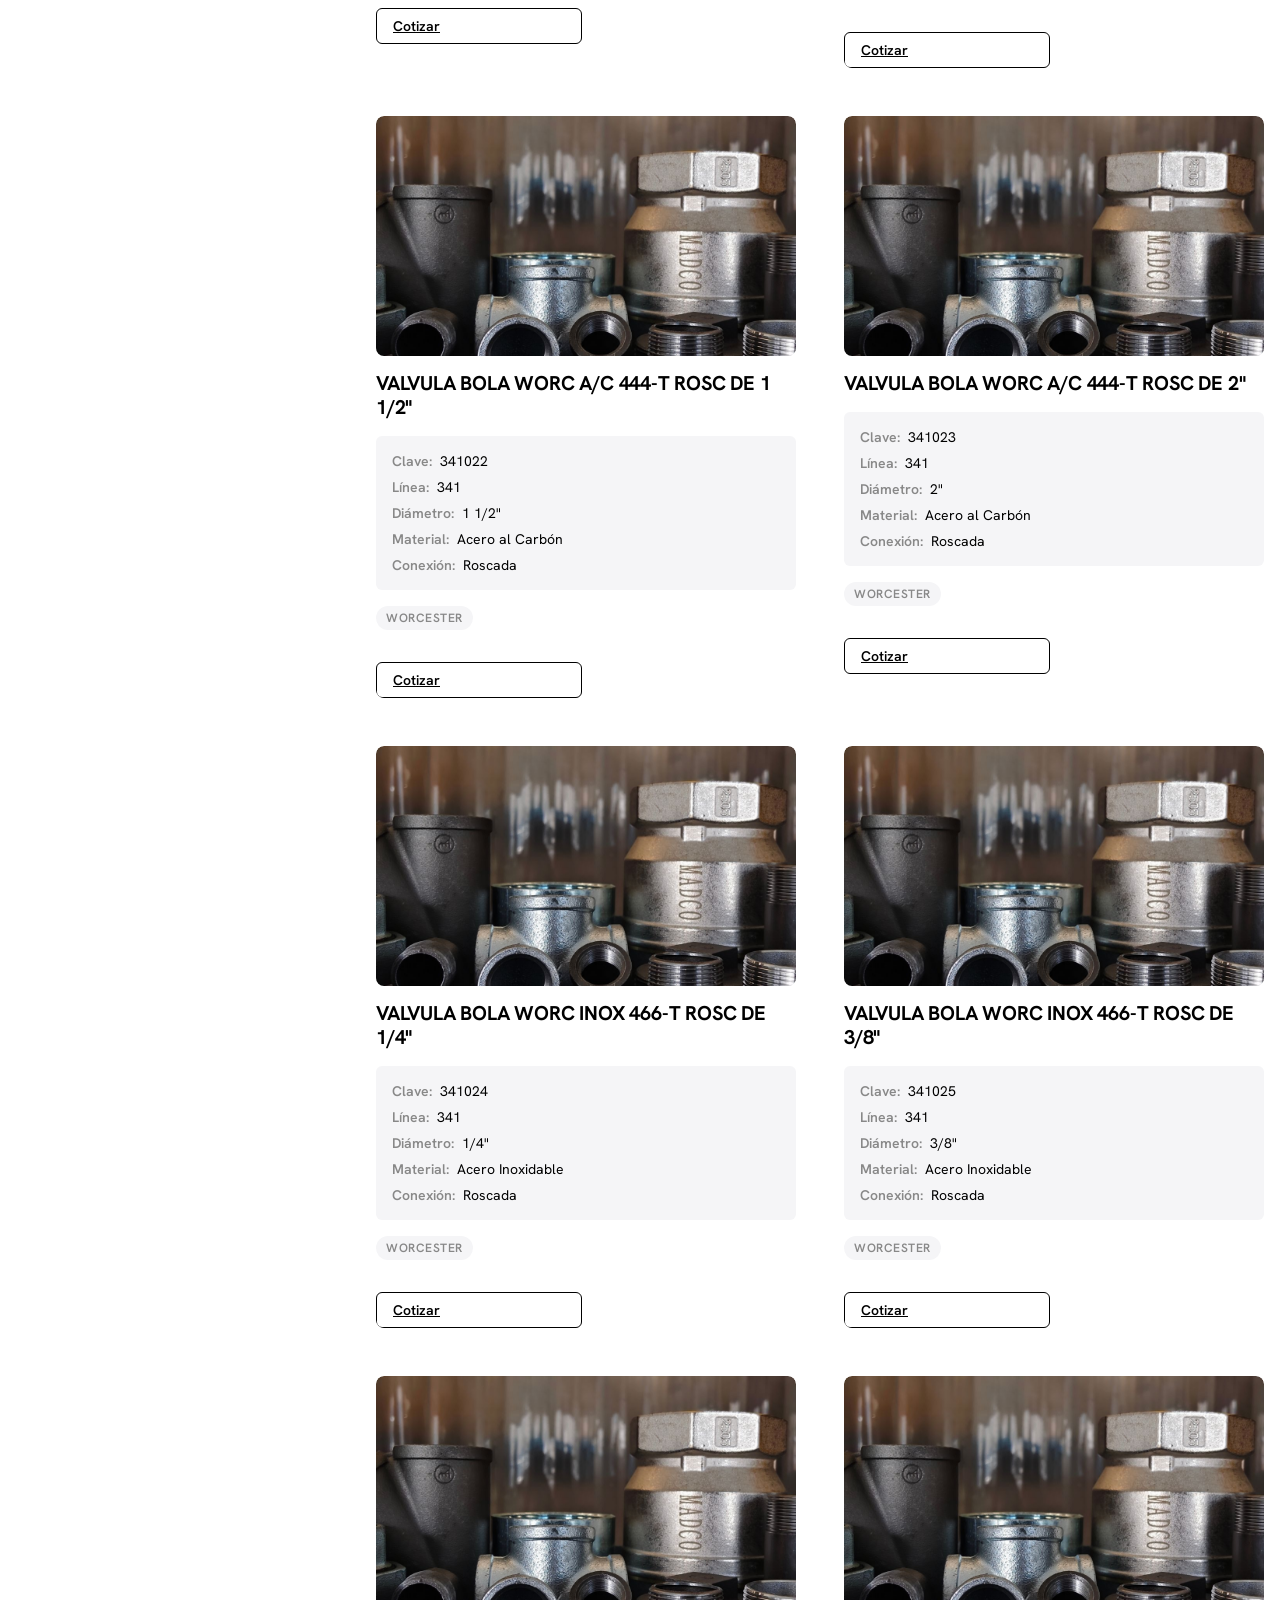
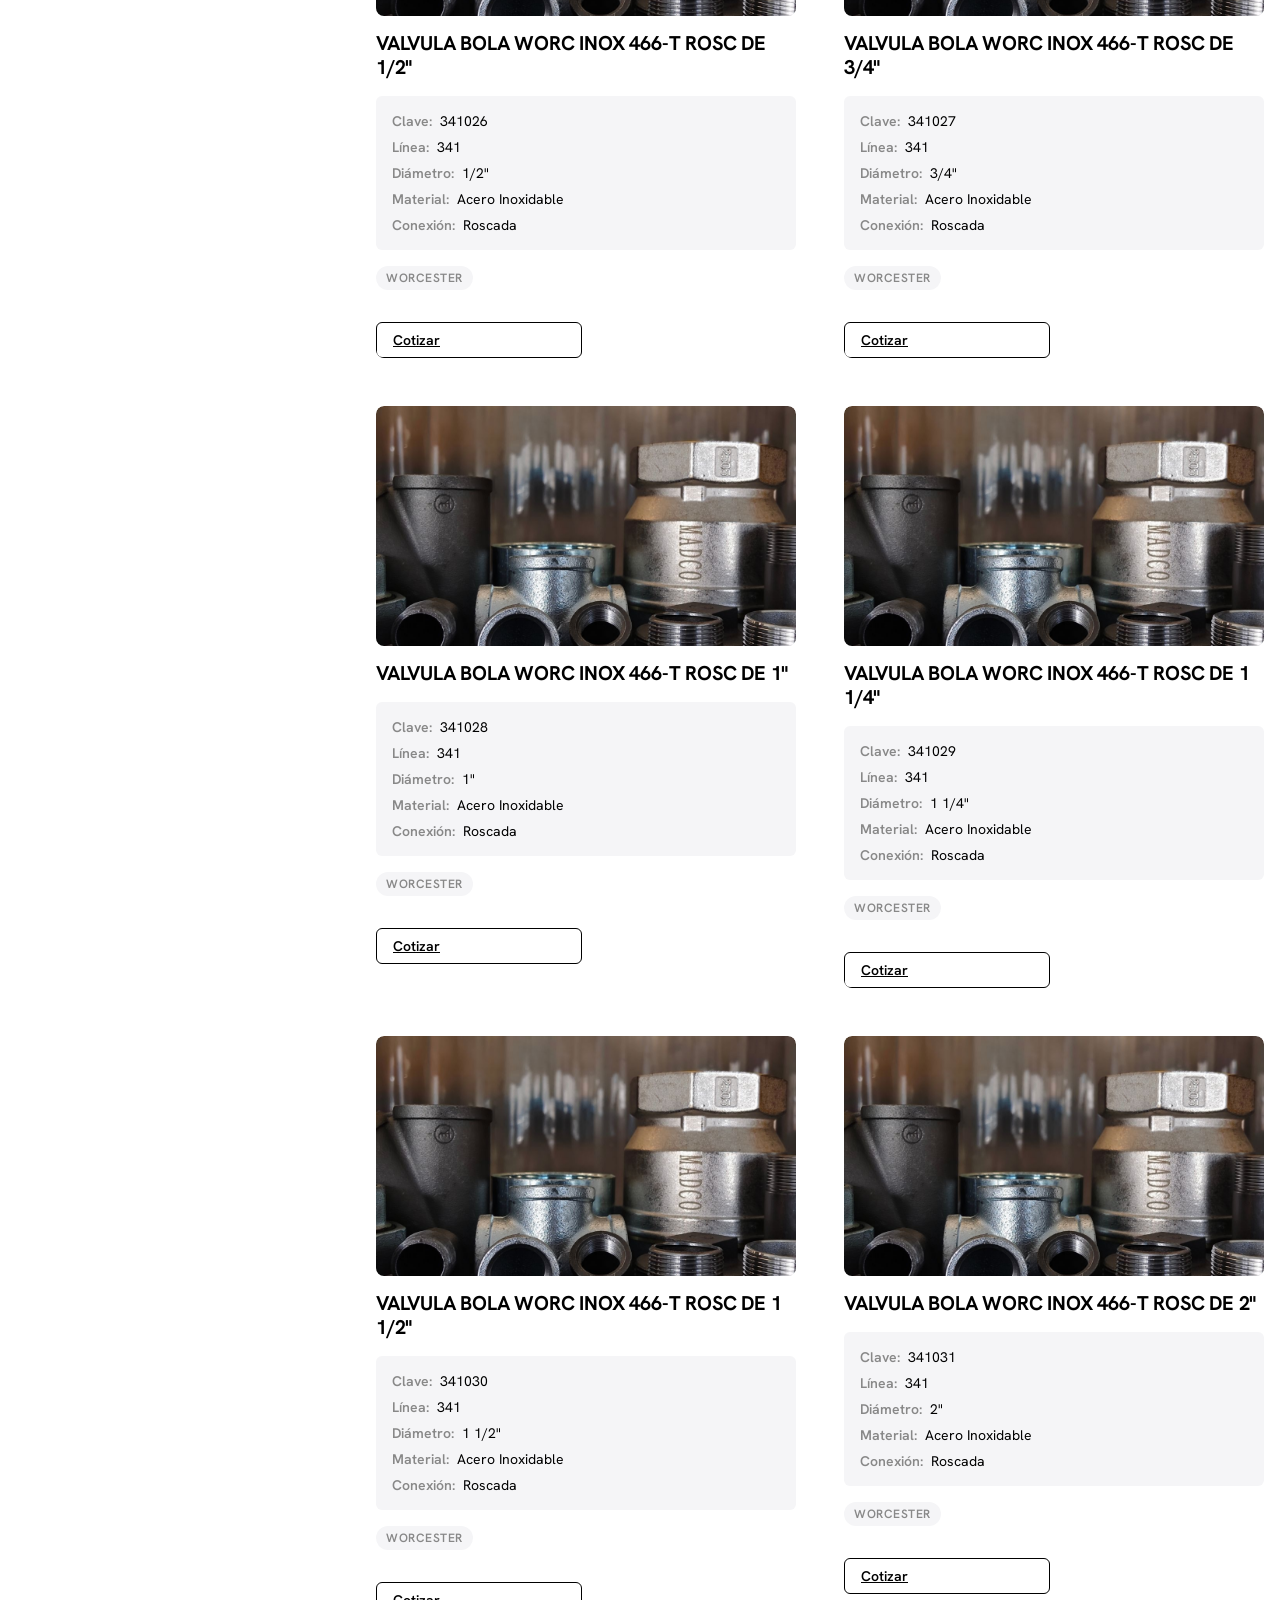
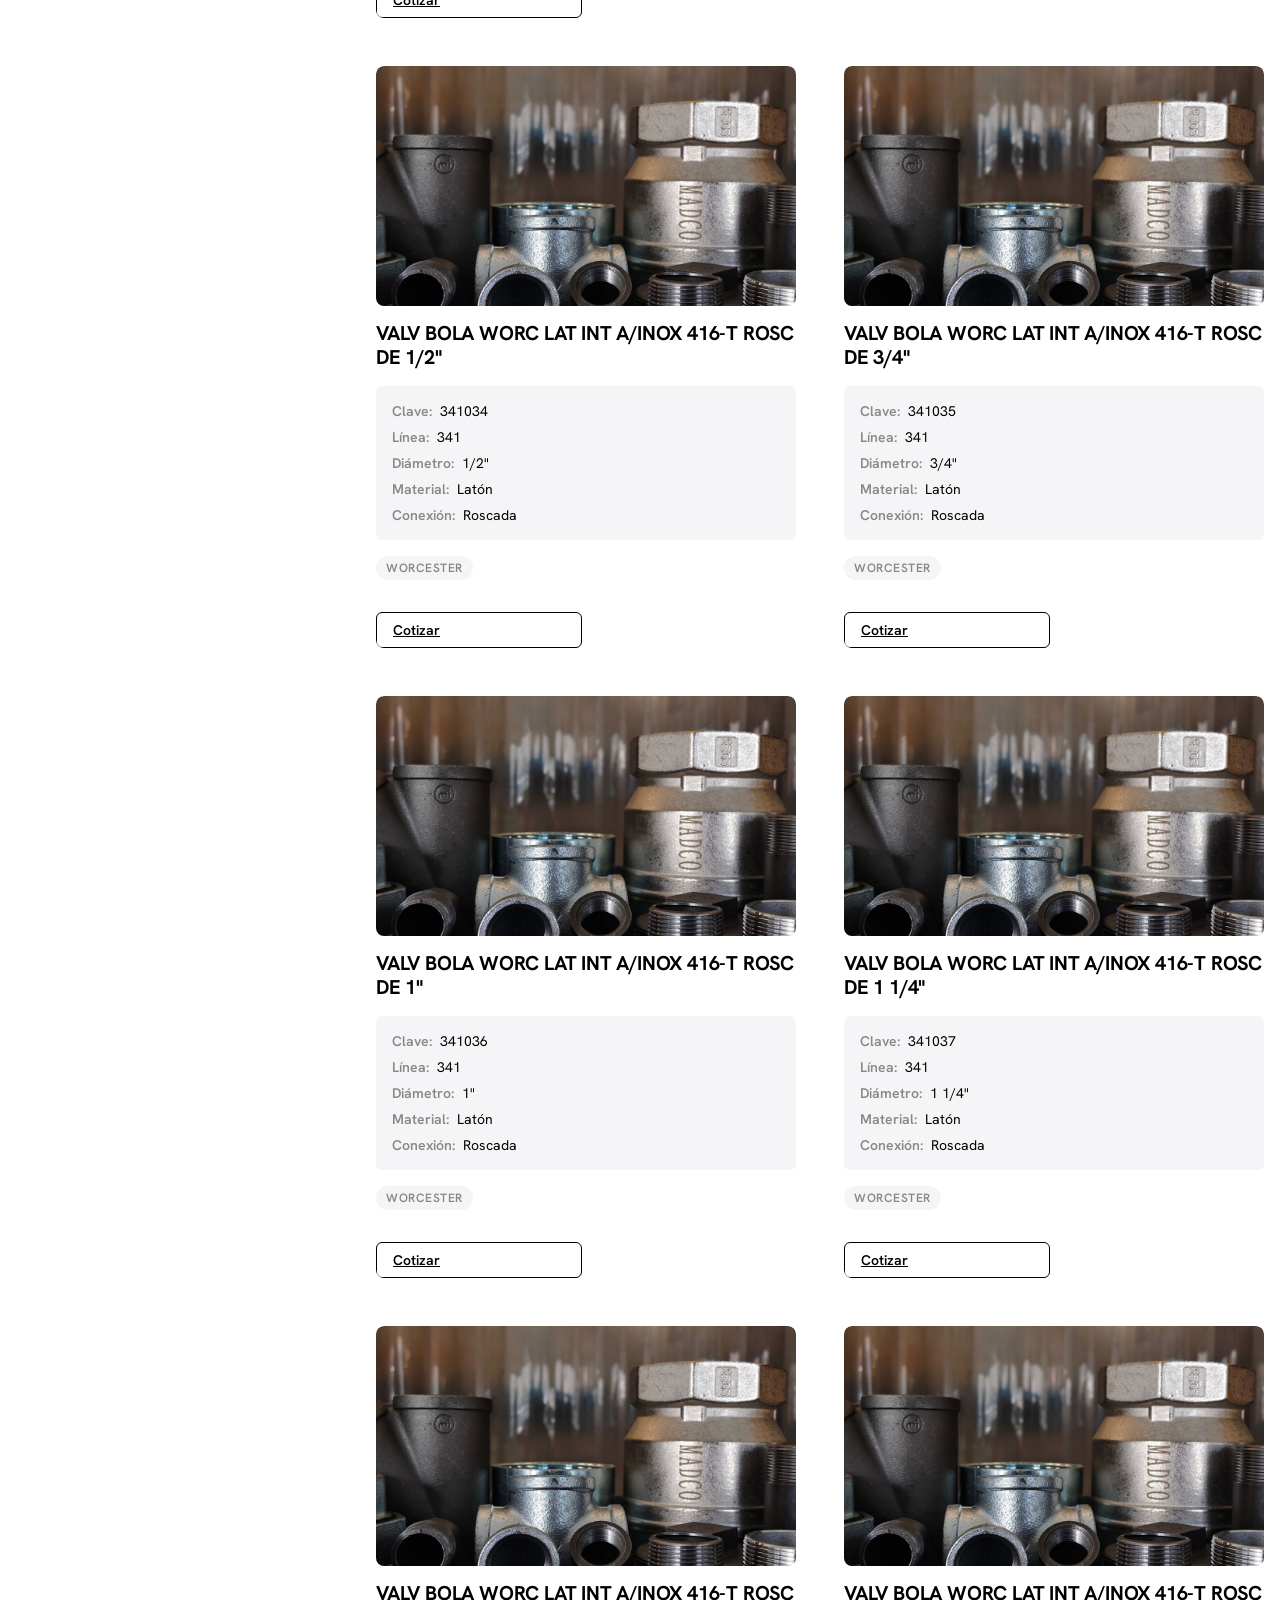
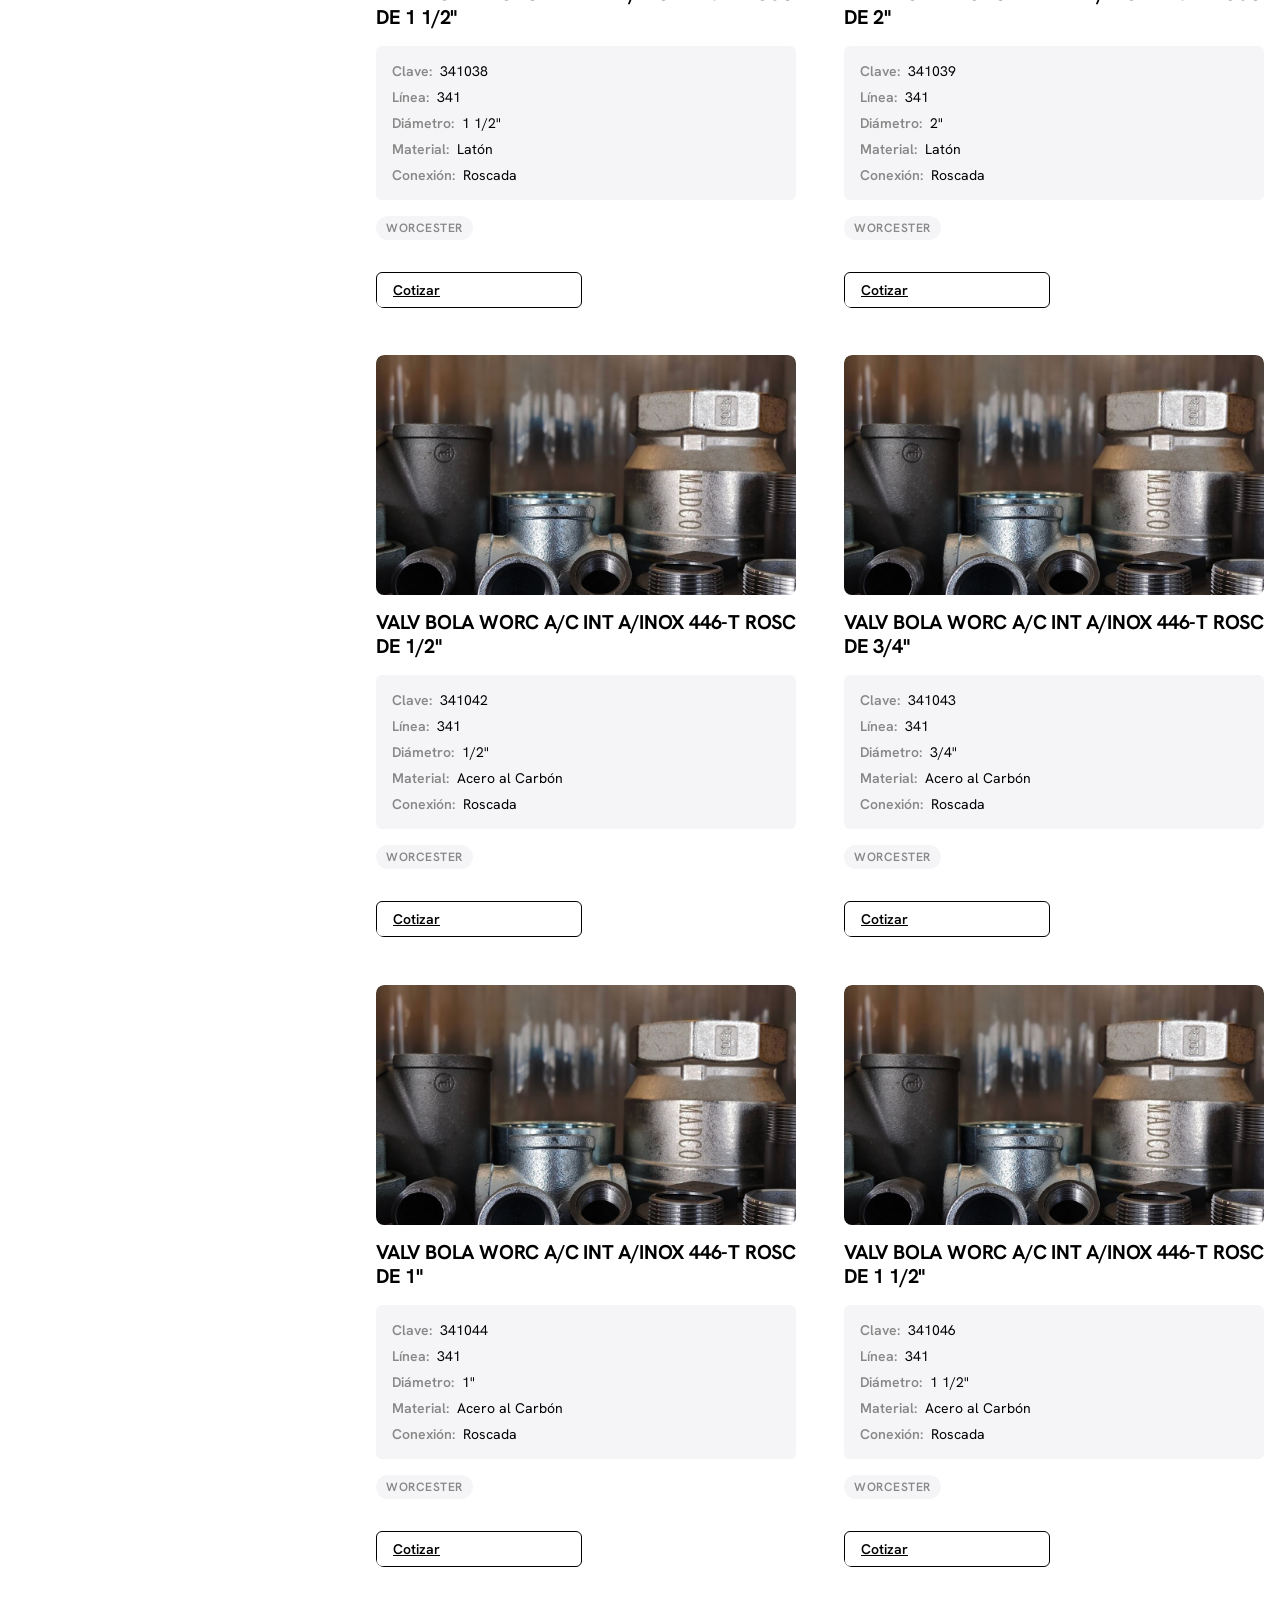
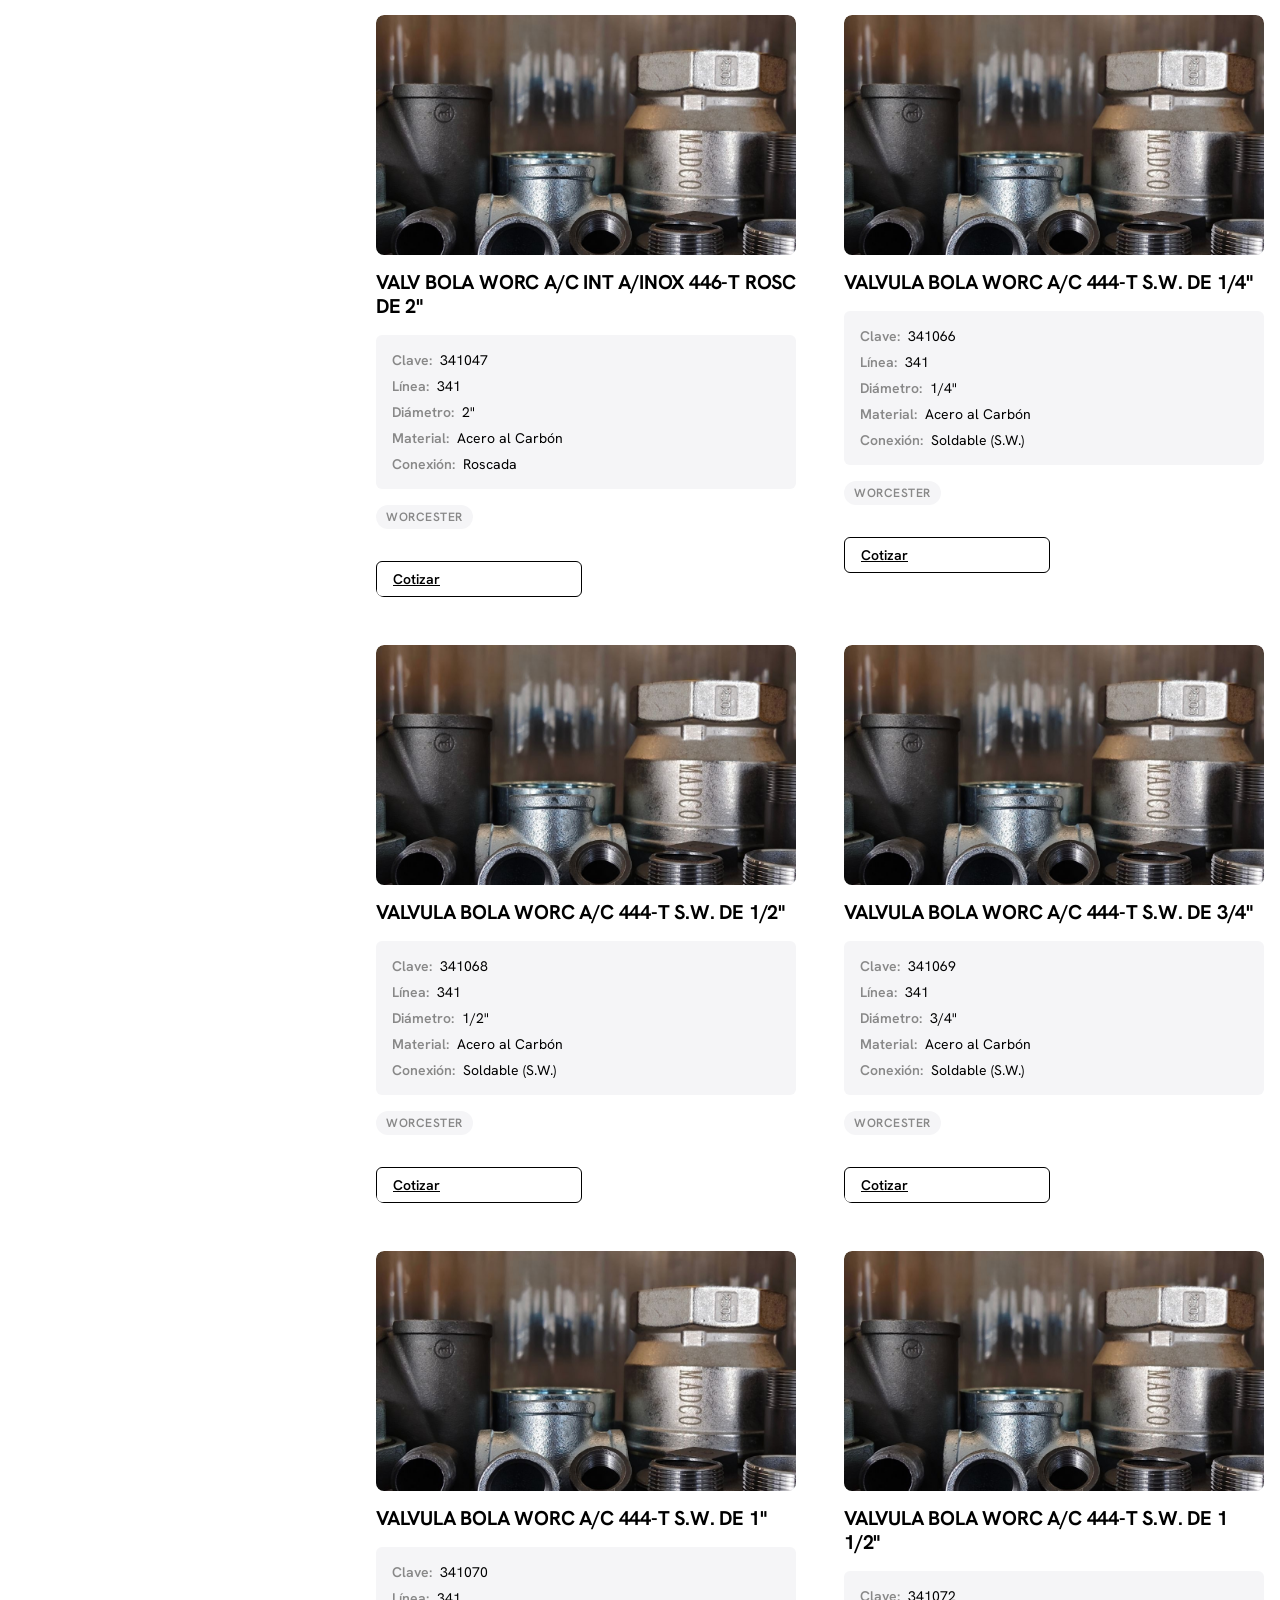
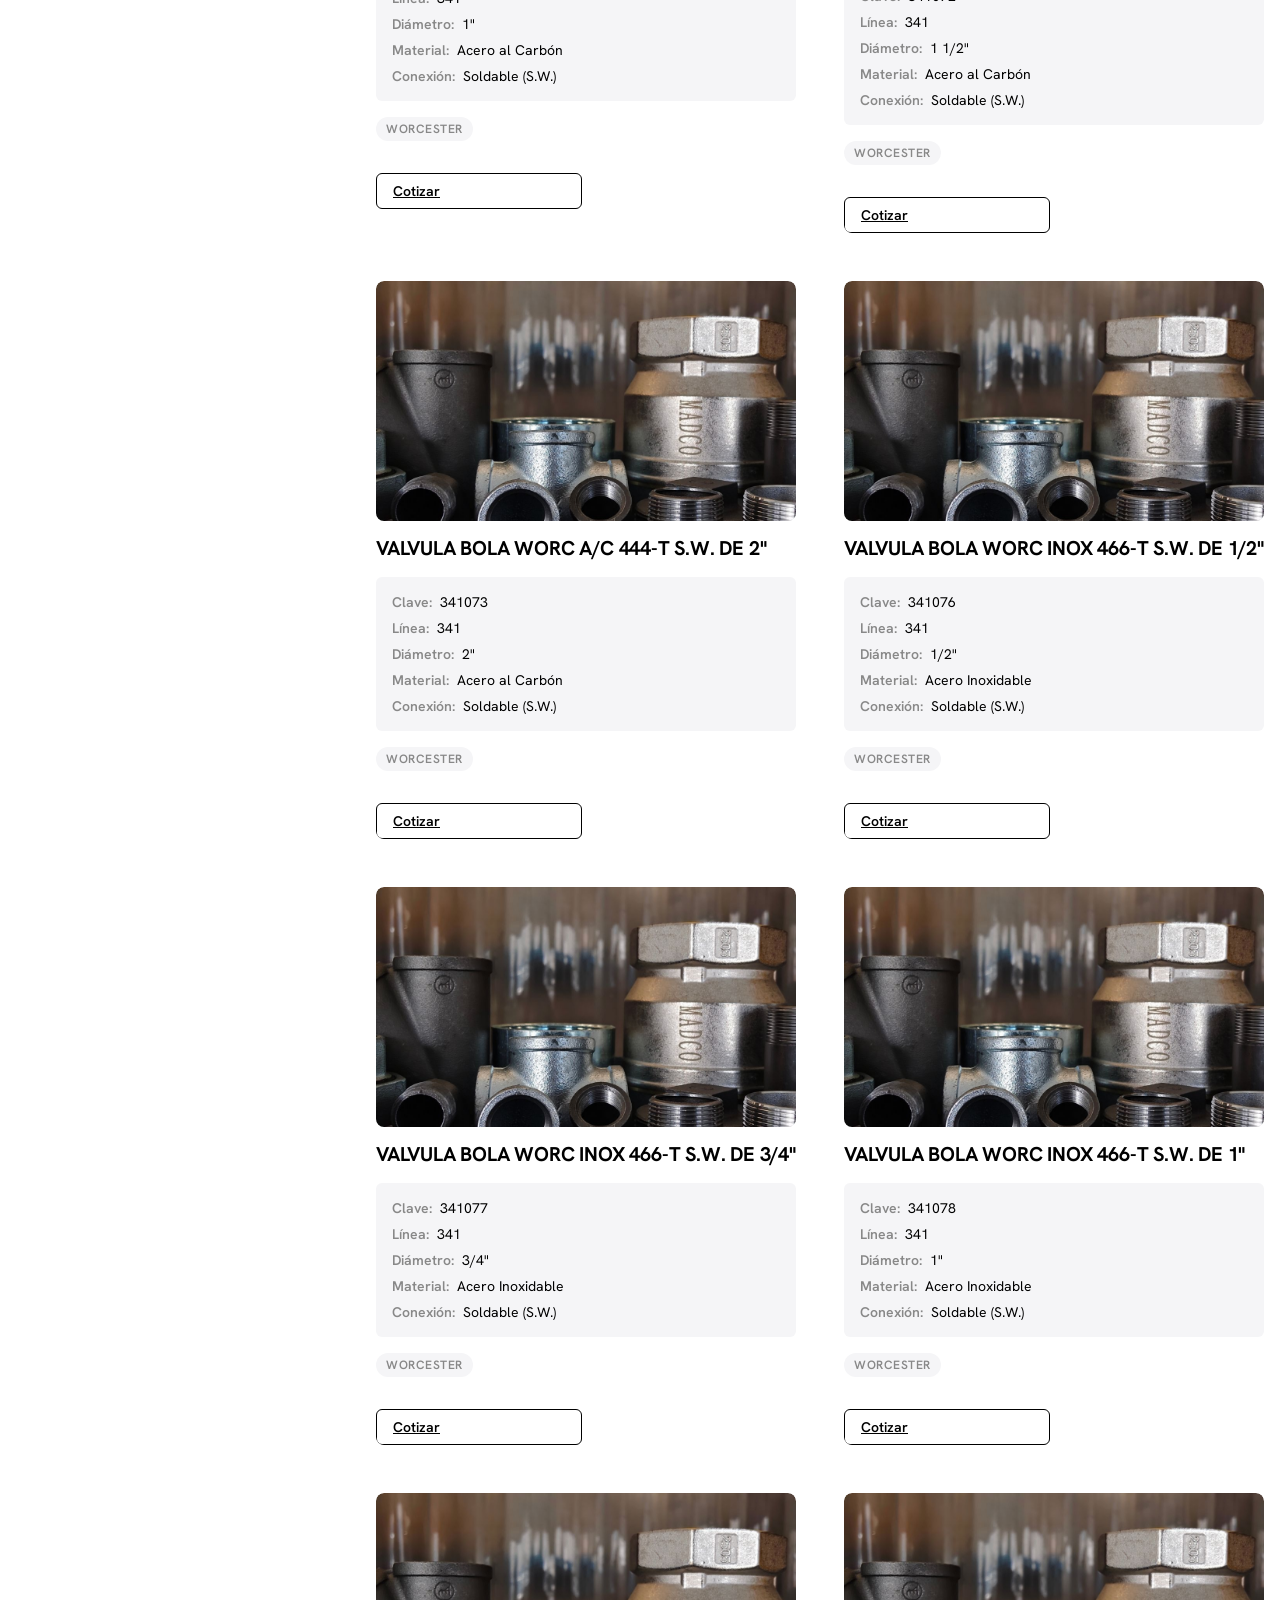
==== commit ad0ebda7: "act7" ====
--- a/catalogo.html
+++ b/catalogo.html
@@ -86,63 +86,78 @@
             
             <!-- SIDEBAR DE FILTROS -->
             <aside class="filters-sidebar">
-                
-                <!-- GRUPO DE FILTRO 1: MATERIAL -->
+
+                <!-- GRUPO DE FILTRO: MARCA -->
+                <div class="filter-group">
+                    <button class="filter-group-btn" data-filter="marca" aria-expanded="true" aria-controls="filter-marca">
+                        <span class="filter-group-title">Marca</span>
+                        <span class="filter-toggle-icon">-</span>
+                    </button>
+                    <ul class="filter-options" id="filter-marca">
+                        <li><label><input type="checkbox" name="marca" value="worcester"> Worcester (130)</label></li>
+                    </ul>
+                </div>
+
+                <!-- GRUPO DE FILTRO: MATERIAL -->
                 <div class="filter-group">
                     <button class="filter-group-btn" data-filter="material" aria-expanded="true" aria-controls="filter-material">
                         <span class="filter-group-title">Material</span>
-                        <span class="filter-toggle-icon">−</span>
+                        <span class="filter-toggle-icon">-</span>
                     </button>
                     <ul class="filter-options" id="filter-material">
-                        <li><label><input type="checkbox" name="material" value="pvc"> PVC (8)</label></li>
-                        <li><label><input type="checkbox" name="material" value="acero-carbon"> Acero al Carbón (12)</label></li>
-                        <li><label><input type="checkbox" name="material" value="acero-inoxidable"> Acero Inoxidable (15)</label></li>
-                        <li><label><input type="checkbox" name="material" value="cobre"> Cobre (6)</label></li>
-                        <li><label><input type="checkbox" name="material" value="galvanizado"> Galvanizado (10)</label></li>
+                        <li><label><input type="checkbox" name="material" value="bronce"> Bronce (15)</label></li>
+                        <li><label><input type="checkbox" name="material" value="acero-carbon"> Acero al Carbón (66)</label></li>
+                        <li><label><input type="checkbox" name="material" value="acero-inoxidable"> Acero Inoxidable (33)</label></li>
+                        <li><label><input type="checkbox" name="material" value="laton"> Latón (6)</label></li>
+                        <li><label><input type="checkbox" name="material" value="teflon"> Teflón (8)</label></li>
                     </ul>
                 </div>
 
-                <!-- GRUPO DE FILTRO 2: TIPO -->
+                <!-- GRUPO DE FILTRO: TIPO -->
                 <div class="filter-group">
                     <button class="filter-group-btn" data-filter="tipo" aria-expanded="true" aria-controls="filter-tipo">
                         <span class="filter-group-title">Tipo</span>
-                        <span class="filter-toggle-icon">−</span>
+                        <span class="filter-toggle-icon">-</span>
                     </button>
                     <ul class="filter-options" id="filter-tipo">
-                        <li><label><input type="checkbox" name="tipo" value="conexion"> Conexión (22)</label></li>
-                        <li><label><input type="checkbox" name="tipo" value="valvula"> Válvula (18)</label></li>
-                        <li><label><input type="checkbox" name="tipo" value="brida"> Brida (12)</label></li>
-                        <li><label><input type="checkbox" name="tipo" value="accesorio"> Accesorio (8)</label></li>
+                        <li><label><input type="checkbox" name="tipo" value="valvula"> Válvula de Bola (120)</label></li>
+                        <li><label><input type="checkbox" name="tipo" value="accesorio"> Accesorio (10)</label></li>
                     </ul>
                 </div>
 
-                <!-- GRUPO DE FILTRO 3: TAMAÑO -->
+                <!-- GRUPO DE FILTRO: CONEXIÓN -->
                 <div class="filter-group">
-                    <button class="filter-group-btn" data-filter="tamaño" aria-expanded="true" aria-controls="filter-tamaño">
-                        <span class="filter-group-title">Tamaño / Diámetro</span>
-                        <span class="filter-toggle-icon">−</span>
+                    <button class="filter-group-btn" data-filter="conexion" aria-expanded="true" aria-controls="filter-conexion">
+                        <span class="filter-group-title">Conexión</span>
+                        <span class="filter-toggle-icon">-</span>
                     </button>
-                    <ul class="filter-options" id="filter-tamaño">
-                        <li><label><input type="checkbox" name="tamaño" value="1-2"> 1/2" (10)</label></li>
-                        <li><label><input type="checkbox" name="tamaño" value="3-4"> 3/4" (12)</label></li>
-                        <li><label><input type="checkbox" name="tamaño" value="1"> 1" (15)</label></li>
-                        <li><label><input type="checkbox" name="tamaño" value="1-1-2"> 1 1/2" (8)</label></li>
-                        <li><label><input type="checkbox" name="tamaño" value="2"> 2" (14)</label></li>
+                    <ul class="filter-options" id="filter-conexion">
+                        <li><label><input type="checkbox" name="conexion" value="roscada"> Roscada (67)</label></li>
+                        <li><label><input type="checkbox" name="conexion" value="soldable"> Soldable (S.W.) (15)</label></li>
+                        <li><label><input type="checkbox" name="conexion" value="bridada"> Bridada (40)</label></li>
                     </ul>
                 </div>
 
-                <!-- GRUPO DE FILTRO 4: PRESIÓN NOMINAL -->
+                <!-- GRUPO DE FILTRO: TAMAÑO -->
                 <div class="filter-group">
-                    <button class="filter-group-btn" data-filter="presion" aria-expanded="false" aria-controls="filter-presion">
-                        <span class="filter-group-title">Presión Nominal</span>
+                    <button class="filter-group-btn" data-filter="tamaño" aria-expanded="false" aria-controls="filter-tamaño">
+                        <span class="filter-group-title">Tamaño / Diámetro</span>
                         <span class="filter-toggle-icon">+</span>
                     </button>
-                    <ul class="filter-options is-collapsed" id="filter-presion">
-                        <li><label><input type="checkbox" name="presion" value="50"> 50 PSI (5)</label></li>
-                        <li><label><input type="checkbox" name="presion" value="100"> 100 PSI (12)</label></li>
-                        <li><label><input type="checkbox" name="presion" value="150"> 150 PSI (18)</label></li>
-                        <li><label><input type="checkbox" name="presion" value="200"> 200 PSI (8)</label></li>
-                        <li><label><input type="checkbox" name="presion" value="250"> 250 PSI (6)</label></li>
+                    <ul class="filter-options is-collapsed" id="filter-tamaño">
+                        <li><label><input type="checkbox" name="tamaño" value="1-4"> 1/4" (7)</label></li>
+                        <li><label><input type="checkbox" name="tamaño" value="3-8"> 3/8" (3)</label></li>
+                        <li><label><input type="checkbox" name="tamaño" value="1-2"> 1/2" (16)</label></li>
+                        <li><label><input type="checkbox" name="tamaño" value="3-4"> 3/4" (16)</label></li>
+                        <li><label><input type="checkbox" name="tamaño" value="1"> 1" (17)</label></li>
+                        <li><label><input type="checkbox" name="tamaño" value="1-1-4"> 1 1/4" (7)</label></li>
+                        <li><label><input type="checkbox" name="tamaño" value="1-1-2"> 1 1/2" (17)</label></li>
+                        <li><label><input type="checkbox" name="tamaño" value="2"> 2" (17)</label></li>
+                        <li><label><input type="checkbox" name="tamaño" value="2-1-2"> 2 1/2" (4)</label></li>
+                        <li><label><input type="checkbox" name="tamaño" value="3"> 3" (9)</label></li>
+                        <li><label><input type="checkbox" name="tamaño" value="4"> 4" (10)</label></li>
+                        <li><label><input type="checkbox" name="tamaño" value="6"> 6" (5)</label></li>
+                        <li><label><input type="checkbox" name="tamaño" value="8"> 8" (2)</label></li>
                     </ul>
                 </div>
 
@@ -150,201 +165,4942 @@
 
             <!-- GRID DE PRODUCTOS -->
             <section class="products-grid">
-                
-                <!-- TARJETA DE PRODUCTO 1 -->
-                <article class="product-card" data-material="pvc" data-tipo="conexion" data-tamano="1-2" data-presion="150">
-                    <div class="product-image">
-                        <img src="images/conexiones2.jpg" alt="Conexión PVC 1/2">
-                    </div>
-                    <div class="product-info">
-                        <h3 class="product-name">Conexión PVC</h3>
-                        
-                        <div class="product-specs">
-                            <div class="spec-item">
-                                <span class="spec-label">Tamaño:</span>
+                <article class="product-card" data-marca="worcester" data-material="bronce" data-tipo="valvula" data-conexion="roscada" data-tamano="1-4">
+                    <div class="product-image">
+                        <img src="images/conexiones2.jpg" alt="VALVULA BOLA WORC BCE 411-T ROSC DE 1/4&quot;">
+                    </div>
+                    <div class="product-info">
+                        <h3 class="product-name">VALVULA BOLA WORC BCE 411-T ROSC DE 1/4"</h3>
+
+                        <div class="product-specs">
+                            <div class="spec-item">
+                                <span class="spec-label">Clave:</span>
+                                <span class="spec-value">341001</span>
+                            </div>
+                            <div class="spec-item">
+                                <span class="spec-label">Línea:</span>
+                                <span class="spec-value">341</span>
+                            </div>
+                            <div class="spec-item">
+                                <span class="spec-label">Diámetro:</span>
+                                <span class="spec-value">1/4"</span>
+                            </div>
+                            <div class="spec-item">
+                                <span class="spec-label">Material:</span>
+                                <span class="spec-value">Bronce</span>
+                            </div>
+                            <div class="spec-item">
+                                <span class="spec-label">Conexión:</span>
+                                <span class="spec-value">Roscada</span>
+                            </div>
+                        </div>
+
+                        <div class="product-brand-tag">Worcester</div>
+
+                        <div class="product-actions">
+                            <a href="cotizacion.html" class="btn-configure">Cotizar</a>
+                        </div>
+                    </div>
+                </article>
+
+                <article class="product-card" data-marca="worcester" data-material="bronce" data-tipo="valvula" data-conexion="roscada" data-tamano="1-2">
+                    <div class="product-image">
+                        <img src="images/conexiones2.jpg" alt="VALVULA BOLA WORC BCE 411-T ROSC DE 1/2&quot;">
+                    </div>
+                    <div class="product-info">
+                        <h3 class="product-name">VALVULA BOLA WORC BCE 411-T ROSC DE 1/2"</h3>
+
+                        <div class="product-specs">
+                            <div class="spec-item">
+                                <span class="spec-label">Clave:</span>
+                                <span class="spec-value">341003</span>
+                            </div>
+                            <div class="spec-item">
+                                <span class="spec-label">Línea:</span>
+                                <span class="spec-value">341</span>
+                            </div>
+                            <div class="spec-item">
+                                <span class="spec-label">Diámetro:</span>
                                 <span class="spec-value">1/2"</span>
                             </div>
                             <div class="spec-item">
                                 <span class="spec-label">Material:</span>
-                                <span class="spec-value">PVC</span>
-                            </div>
-                            <div class="spec-item">
-                                <span class="spec-label">Presión:</span>
-                                <span class="spec-value">150 PSI</span>
-                            </div>
-                        </div>
-
-                        <div class="product-price">
-                            MXN $ 45.00
-                        </div>
-
-                        <div class="product-actions">
-                            <a href="cotizacion.html" class="btn-configure">Configurar</a>
-                        </div>
-                    </div>
-                </article>
-
-                <!-- TARJETA DE PRODUCTO 2 -->
-                <article class="product-card" data-material="pvc" data-tipo="conexion" data-tamano="3-4" data-presion="150">
-                    <div class="product-image">
-                        <img src="images/conexiones2.jpg" alt="Conexión PVC 3/4">
-                    </div>
-                    <div class="product-info">
-                        <h3 class="product-name">Conexión PVC</h3>
-                        
-                        <div class="product-specs">
-                            <div class="spec-item">
-                                <span class="spec-label">Tamaño:</span>
+                                <span class="spec-value">Bronce</span>
+                            </div>
+                            <div class="spec-item">
+                                <span class="spec-label">Conexión:</span>
+                                <span class="spec-value">Roscada</span>
+                            </div>
+                        </div>
+
+                        <div class="product-brand-tag">Worcester</div>
+
+                        <div class="product-actions">
+                            <a href="cotizacion.html" class="btn-configure">Cotizar</a>
+                        </div>
+                    </div>
+                </article>
+
+                <article class="product-card" data-marca="worcester" data-material="bronce" data-tipo="valvula" data-conexion="roscada" data-tamano="3-4">
+                    <div class="product-image">
+                        <img src="images/conexiones2.jpg" alt="VALVULA BOLA WORC BCE 411-T ROSC DE 3/4&quot;">
+                    </div>
+                    <div class="product-info">
+                        <h3 class="product-name">VALVULA BOLA WORC BCE 411-T ROSC DE 3/4"</h3>
+
+                        <div class="product-specs">
+                            <div class="spec-item">
+                                <span class="spec-label">Clave:</span>
+                                <span class="spec-value">341004</span>
+                            </div>
+                            <div class="spec-item">
+                                <span class="spec-label">Línea:</span>
+                                <span class="spec-value">341</span>
+                            </div>
+                            <div class="spec-item">
+                                <span class="spec-label">Diámetro:</span>
                                 <span class="spec-value">3/4"</span>
                             </div>
                             <div class="spec-item">
                                 <span class="spec-label">Material:</span>
-                                <span class="spec-value">PVC</span>
-                            </div>
-                            <div class="spec-item">
-                                <span class="spec-label">Presión:</span>
-                                <span class="spec-value">150 PSI</span>
-                            </div>
-                        </div>
-
-                        <div class="product-price">
-                            MXN $ 52.00
-                        </div>
-
-                        <div class="product-actions">
-                            <a href="cotizacion.html" class="btn-configure">Configurar</a>
-                        </div>
-                    </div>
-                </article>
-
-                <!-- TARJETA DE PRODUCTO 3 -->
-                <article class="product-card" data-material="acero-inoxidable" data-tipo="conexion" data-tamano="1" data-presion="200">
-                    <div class="product-image">
-                        <img src="images/conexiones2.jpg" alt="Conexión Acero Inoxidable 1">
-                    </div>
-                    <div class="product-info">
-                        <h3 class="product-name">Conexión Acero Inoxidable</h3>
-                        
-                        <div class="product-specs">
-                            <div class="spec-item">
-                                <span class="spec-label">Tamaño:</span>
+                                <span class="spec-value">Bronce</span>
+                            </div>
+                            <div class="spec-item">
+                                <span class="spec-label">Conexión:</span>
+                                <span class="spec-value">Roscada</span>
+                            </div>
+                        </div>
+
+                        <div class="product-brand-tag">Worcester</div>
+
+                        <div class="product-actions">
+                            <a href="cotizacion.html" class="btn-configure">Cotizar</a>
+                        </div>
+                    </div>
+                </article>
+
+                <article class="product-card" data-marca="worcester" data-material="bronce" data-tipo="valvula" data-conexion="roscada" data-tamano="1">
+                    <div class="product-image">
+                        <img src="images/conexiones2.jpg" alt="VALVULA BOLA WORC BCE 411-T ROSC DE 1&quot;">
+                    </div>
+                    <div class="product-info">
+                        <h3 class="product-name">VALVULA BOLA WORC BCE 411-T ROSC DE 1"</h3>
+
+                        <div class="product-specs">
+                            <div class="spec-item">
+                                <span class="spec-label">Clave:</span>
+                                <span class="spec-value">341005</span>
+                            </div>
+                            <div class="spec-item">
+                                <span class="spec-label">Línea:</span>
+                                <span class="spec-value">341</span>
+                            </div>
+                            <div class="spec-item">
+                                <span class="spec-label">Diámetro:</span>
                                 <span class="spec-value">1"</span>
                             </div>
                             <div class="spec-item">
                                 <span class="spec-label">Material:</span>
-                                <span class="spec-value">Acero Inox</span>
-                            </div>
-                            <div class="spec-item">
-                                <span class="spec-label">Presión:</span>
-                                <span class="spec-value">200 PSI</span>
-                            </div>
-                        </div>
-
-                        <div class="product-price">
-                            MXN $ 125.00
-                        </div>
-
-                        <div class="product-actions">
-                            <a href="cotizacion.html" class="btn-configure">Configurar</a>
-                        </div>
-                    </div>
-                </article>
-
-                <!-- TARJETA DE PRODUCTO 4 -->
-                <article class="product-card" data-material="acero-inoxidable" data-tipo="conexion" data-tamano="1-1-2" data-presion="200">
-                    <div class="product-image">
-                        <img src="images/conexiones2.jpg" alt="Conexión Acero Inoxidable 1 1/2">
-                    </div>
-                    <div class="product-info">
-                        <h3 class="product-name">Conexión Acero Inoxidable</h3>
-                        
-                        <div class="product-specs">
-                            <div class="spec-item">
-                                <span class="spec-label">Tamaño:</span>
+                                <span class="spec-value">Bronce</span>
+                            </div>
+                            <div class="spec-item">
+                                <span class="spec-label">Conexión:</span>
+                                <span class="spec-value">Roscada</span>
+                            </div>
+                        </div>
+
+                        <div class="product-brand-tag">Worcester</div>
+
+                        <div class="product-actions">
+                            <a href="cotizacion.html" class="btn-configure">Cotizar</a>
+                        </div>
+                    </div>
+                </article>
+
+                <article class="product-card" data-marca="worcester" data-material="bronce" data-tipo="valvula" data-conexion="roscada" data-tamano="1-1-4">
+                    <div class="product-image">
+                        <img src="images/conexiones2.jpg" alt="VALVULA BOLA WORC BCE 411-T ROSC DE 1 1/4&quot;">
+                    </div>
+                    <div class="product-info">
+                        <h3 class="product-name">VALVULA BOLA WORC BCE 411-T ROSC DE 1 1/4"</h3>
+
+                        <div class="product-specs">
+                            <div class="spec-item">
+                                <span class="spec-label">Clave:</span>
+                                <span class="spec-value">341006</span>
+                            </div>
+                            <div class="spec-item">
+                                <span class="spec-label">Línea:</span>
+                                <span class="spec-value">341</span>
+                            </div>
+                            <div class="spec-item">
+                                <span class="spec-label">Diámetro:</span>
+                                <span class="spec-value">1 1/4"</span>
+                            </div>
+                            <div class="spec-item">
+                                <span class="spec-label">Material:</span>
+                                <span class="spec-value">Bronce</span>
+                            </div>
+                            <div class="spec-item">
+                                <span class="spec-label">Conexión:</span>
+                                <span class="spec-value">Roscada</span>
+                            </div>
+                        </div>
+
+                        <div class="product-brand-tag">Worcester</div>
+
+                        <div class="product-actions">
+                            <a href="cotizacion.html" class="btn-configure">Cotizar</a>
+                        </div>
+                    </div>
+                </article>
+
+                <article class="product-card" data-marca="worcester" data-material="bronce" data-tipo="valvula" data-conexion="roscada" data-tamano="1-1-2">
+                    <div class="product-image">
+                        <img src="images/conexiones2.jpg" alt="VALVULA BOLA WORC BCE 411-T ROSC DE 1 1/2&quot;">
+                    </div>
+                    <div class="product-info">
+                        <h3 class="product-name">VALVULA BOLA WORC BCE 411-T ROSC DE 1 1/2"</h3>
+
+                        <div class="product-specs">
+                            <div class="spec-item">
+                                <span class="spec-label">Clave:</span>
+                                <span class="spec-value">341007</span>
+                            </div>
+                            <div class="spec-item">
+                                <span class="spec-label">Línea:</span>
+                                <span class="spec-value">341</span>
+                            </div>
+                            <div class="spec-item">
+                                <span class="spec-label">Diámetro:</span>
                                 <span class="spec-value">1 1/2"</span>
                             </div>
                             <div class="spec-item">
                                 <span class="spec-label">Material:</span>
-                                <span class="spec-value">Acero Inox</span>
-                            </div>
-                            <div class="spec-item">
-                                <span class="spec-label">Presión:</span>
-                                <span class="spec-value">200 PSI</span>
-                            </div>
-                        </div>
-
-                        <div class="product-price">
-                            MXN $ 145.00
-                        </div>
-
-                        <div class="product-actions">
-                            <a href="cotizacion.html" class="btn-configure">Configurar</a>
-                        </div>
-                    </div>
-                </article>
-
-                <!-- TARJETA DE PRODUCTO 5 -->
-                <article class="product-card" data-material="acero-carbon" data-tipo="valvula" data-tamano="1" data-presion="150">
-                    <div class="product-image">
-                        <img src="images/conexiones2.jpg" alt="Válvula de Compuerta 1">
-                    </div>
-                    <div class="product-info">
-                        <h3 class="product-name">Válvula de Compuerta</h3>
-                        
-                        <div class="product-specs">
-                            <div class="spec-item">
-                                <span class="spec-label">Tamaño:</span>
+                                <span class="spec-value">Bronce</span>
+                            </div>
+                            <div class="spec-item">
+                                <span class="spec-label">Conexión:</span>
+                                <span class="spec-value">Roscada</span>
+                            </div>
+                        </div>
+
+                        <div class="product-brand-tag">Worcester</div>
+
+                        <div class="product-actions">
+                            <a href="cotizacion.html" class="btn-configure">Cotizar</a>
+                        </div>
+                    </div>
+                </article>
+
+                <article class="product-card" data-marca="worcester" data-material="bronce" data-tipo="valvula" data-conexion="roscada" data-tamano="2">
+                    <div class="product-image">
+                        <img src="images/conexiones2.jpg" alt="VALVULA BOLA WORC BCE 411-T ROSC DE 2&quot;">
+                    </div>
+                    <div class="product-info">
+                        <h3 class="product-name">VALVULA BOLA WORC BCE 411-T ROSC DE 2"</h3>
+
+                        <div class="product-specs">
+                            <div class="spec-item">
+                                <span class="spec-label">Clave:</span>
+                                <span class="spec-value">341008</span>
+                            </div>
+                            <div class="spec-item">
+                                <span class="spec-label">Línea:</span>
+                                <span class="spec-value">341</span>
+                            </div>
+                            <div class="spec-item">
+                                <span class="spec-label">Diámetro:</span>
+                                <span class="spec-value">2"</span>
+                            </div>
+                            <div class="spec-item">
+                                <span class="spec-label">Material:</span>
+                                <span class="spec-value">Bronce</span>
+                            </div>
+                            <div class="spec-item">
+                                <span class="spec-label">Conexión:</span>
+                                <span class="spec-value">Roscada</span>
+                            </div>
+                        </div>
+
+                        <div class="product-brand-tag">Worcester</div>
+
+                        <div class="product-actions">
+                            <a href="cotizacion.html" class="btn-configure">Cotizar</a>
+                        </div>
+                    </div>
+                </article>
+
+                <article class="product-card" data-marca="worcester" data-material="bronce" data-tipo="valvula" data-conexion="roscada" data-tamano="1-4">
+                    <div class="product-image">
+                        <img src="images/conexiones2.jpg" alt="VALVULA BOLA WORC BCE 4211-T ROSC DE 1/4&quot;">
+                    </div>
+                    <div class="product-info">
+                        <h3 class="product-name">VALVULA BOLA WORC BCE 4211-T ROSC DE 1/4"</h3>
+
+                        <div class="product-specs">
+                            <div class="spec-item">
+                                <span class="spec-label">Clave:</span>
+                                <span class="spec-value">341009</span>
+                            </div>
+                            <div class="spec-item">
+                                <span class="spec-label">Línea:</span>
+                                <span class="spec-value">341</span>
+                            </div>
+                            <div class="spec-item">
+                                <span class="spec-label">Diámetro:</span>
+                                <span class="spec-value">1/4"</span>
+                            </div>
+                            <div class="spec-item">
+                                <span class="spec-label">Material:</span>
+                                <span class="spec-value">Bronce</span>
+                            </div>
+                            <div class="spec-item">
+                                <span class="spec-label">Conexión:</span>
+                                <span class="spec-value">Roscada</span>
+                            </div>
+                        </div>
+
+                        <div class="product-brand-tag">Worcester</div>
+
+                        <div class="product-actions">
+                            <a href="cotizacion.html" class="btn-configure">Cotizar</a>
+                        </div>
+                    </div>
+                </article>
+
+                <article class="product-card" data-marca="worcester" data-material="bronce" data-tipo="valvula" data-conexion="roscada" data-tamano="3-8">
+                    <div class="product-image">
+                        <img src="images/conexiones2.jpg" alt="VALVULA BOLA WORC BCE 4211-T ROSC DE 3/8&quot;">
+                    </div>
+                    <div class="product-info">
+                        <h3 class="product-name">VALVULA BOLA WORC BCE 4211-T ROSC DE 3/8"</h3>
+
+                        <div class="product-specs">
+                            <div class="spec-item">
+                                <span class="spec-label">Clave:</span>
+                                <span class="spec-value">341010</span>
+                            </div>
+                            <div class="spec-item">
+                                <span class="spec-label">Línea:</span>
+                                <span class="spec-value">341</span>
+                            </div>
+                            <div class="spec-item">
+                                <span class="spec-label">Diámetro:</span>
+                                <span class="spec-value">3/8"</span>
+                            </div>
+                            <div class="spec-item">
+                                <span class="spec-label">Material:</span>
+                                <span class="spec-value">Bronce</span>
+                            </div>
+                            <div class="spec-item">
+                                <span class="spec-label">Conexión:</span>
+                                <span class="spec-value">Roscada</span>
+                            </div>
+                        </div>
+
+                        <div class="product-brand-tag">Worcester</div>
+
+                        <div class="product-actions">
+                            <a href="cotizacion.html" class="btn-configure">Cotizar</a>
+                        </div>
+                    </div>
+                </article>
+
+                <article class="product-card" data-marca="worcester" data-material="bronce" data-tipo="valvula" data-conexion="roscada" data-tamano="1-2">
+                    <div class="product-image">
+                        <img src="images/conexiones2.jpg" alt="VALVULA BOLA WORC BCE 4211-T ROSC DE 1/2&quot;">
+                    </div>
+                    <div class="product-info">
+                        <h3 class="product-name">VALVULA BOLA WORC BCE 4211-T ROSC DE 1/2"</h3>
+
+                        <div class="product-specs">
+                            <div class="spec-item">
+                                <span class="spec-label">Clave:</span>
+                                <span class="spec-value">341011</span>
+                            </div>
+                            <div class="spec-item">
+                                <span class="spec-label">Línea:</span>
+                                <span class="spec-value">341</span>
+                            </div>
+                            <div class="spec-item">
+                                <span class="spec-label">Diámetro:</span>
+                                <span class="spec-value">1/2"</span>
+                            </div>
+                            <div class="spec-item">
+                                <span class="spec-label">Material:</span>
+                                <span class="spec-value">Bronce</span>
+                            </div>
+                            <div class="spec-item">
+                                <span class="spec-label">Conexión:</span>
+                                <span class="spec-value">Roscada</span>
+                            </div>
+                        </div>
+
+                        <div class="product-brand-tag">Worcester</div>
+
+                        <div class="product-actions">
+                            <a href="cotizacion.html" class="btn-configure">Cotizar</a>
+                        </div>
+                    </div>
+                </article>
+
+                <article class="product-card" data-marca="worcester" data-material="bronce" data-tipo="valvula" data-conexion="roscada" data-tamano="3-4">
+                    <div class="product-image">
+                        <img src="images/conexiones2.jpg" alt="VALVULA BOLA WORC BCE 4211-T ROSC DE 3/4&quot;">
+                    </div>
+                    <div class="product-info">
+                        <h3 class="product-name">VALVULA BOLA WORC BCE 4211-T ROSC DE 3/4"</h3>
+
+                        <div class="product-specs">
+                            <div class="spec-item">
+                                <span class="spec-label">Clave:</span>
+                                <span class="spec-value">341012</span>
+                            </div>
+                            <div class="spec-item">
+                                <span class="spec-label">Línea:</span>
+                                <span class="spec-value">341</span>
+                            </div>
+                            <div class="spec-item">
+                                <span class="spec-label">Diámetro:</span>
+                                <span class="spec-value">3/4"</span>
+                            </div>
+                            <div class="spec-item">
+                                <span class="spec-label">Material:</span>
+                                <span class="spec-value">Bronce</span>
+                            </div>
+                            <div class="spec-item">
+                                <span class="spec-label">Conexión:</span>
+                                <span class="spec-value">Roscada</span>
+                            </div>
+                        </div>
+
+                        <div class="product-brand-tag">Worcester</div>
+
+                        <div class="product-actions">
+                            <a href="cotizacion.html" class="btn-configure">Cotizar</a>
+                        </div>
+                    </div>
+                </article>
+
+                <article class="product-card" data-marca="worcester" data-material="bronce" data-tipo="valvula" data-conexion="roscada" data-tamano="1">
+                    <div class="product-image">
+                        <img src="images/conexiones2.jpg" alt="VALVULA BOLA WORC BCE 4211-T ROSC DE 1&quot;">
+                    </div>
+                    <div class="product-info">
+                        <h3 class="product-name">VALVULA BOLA WORC BCE 4211-T ROSC DE 1"</h3>
+
+                        <div class="product-specs">
+                            <div class="spec-item">
+                                <span class="spec-label">Clave:</span>
+                                <span class="spec-value">341013</span>
+                            </div>
+                            <div class="spec-item">
+                                <span class="spec-label">Línea:</span>
+                                <span class="spec-value">341</span>
+                            </div>
+                            <div class="spec-item">
+                                <span class="spec-label">Diámetro:</span>
                                 <span class="spec-value">1"</span>
                             </div>
                             <div class="spec-item">
                                 <span class="spec-label">Material:</span>
-                                <span class="spec-value">Acero Carbón</span>
-                            </div>
-                            <div class="spec-item">
-                                <span class="spec-label">Presión:</span>
-                                <span class="spec-value">150 PSI</span>
-                            </div>
-                        </div>
-
-                        <div class="product-price">
-                            MXN $ 89.00
-                        </div>
-
-                        <div class="product-actions">
-                            <a href="cotizacion.html" class="btn-configure">Configurar</a>
-                        </div>
-                    </div>
-                </article>
-
-                <!-- TARJETA DE PRODUCTO 6 -->
-                <article class="product-card" data-material="acero-inoxidable" data-tipo="brida" data-tamano="2" data-presion="250">
-                    <div class="product-image">
-                        <img src="images/conexiones2.jpg" alt="Brida de Acoplamiento 2">
-                    </div>
-                    <div class="product-info">
-                        <h3 class="product-name">Brida de Acoplamiento</h3>
-                        
-                        <div class="product-specs">
-                            <div class="spec-item">
-                                <span class="spec-label">Tamaño:</span>
+                                <span class="spec-value">Bronce</span>
+                            </div>
+                            <div class="spec-item">
+                                <span class="spec-label">Conexión:</span>
+                                <span class="spec-value">Roscada</span>
+                            </div>
+                        </div>
+
+                        <div class="product-brand-tag">Worcester</div>
+
+                        <div class="product-actions">
+                            <a href="cotizacion.html" class="btn-configure">Cotizar</a>
+                        </div>
+                    </div>
+                </article>
+
+                <article class="product-card" data-marca="worcester" data-material="bronce" data-tipo="valvula" data-conexion="roscada" data-tamano="1-1-2">
+                    <div class="product-image">
+                        <img src="images/conexiones2.jpg" alt="VALVULA BOLA WORC BCE 4211-T ROSC DE 1 1/2&quot;">
+                    </div>
+                    <div class="product-info">
+                        <h3 class="product-name">VALVULA BOLA WORC BCE 4211-T ROSC DE 1 1/2"</h3>
+
+                        <div class="product-specs">
+                            <div class="spec-item">
+                                <span class="spec-label">Clave:</span>
+                                <span class="spec-value">341014</span>
+                            </div>
+                            <div class="spec-item">
+                                <span class="spec-label">Línea:</span>
+                                <span class="spec-value">341</span>
+                            </div>
+                            <div class="spec-item">
+                                <span class="spec-label">Diámetro:</span>
+                                <span class="spec-value">1 1/2"</span>
+                            </div>
+                            <div class="spec-item">
+                                <span class="spec-label">Material:</span>
+                                <span class="spec-value">Bronce</span>
+                            </div>
+                            <div class="spec-item">
+                                <span class="spec-label">Conexión:</span>
+                                <span class="spec-value">Roscada</span>
+                            </div>
+                        </div>
+
+                        <div class="product-brand-tag">Worcester</div>
+
+                        <div class="product-actions">
+                            <a href="cotizacion.html" class="btn-configure">Cotizar</a>
+                        </div>
+                    </div>
+                </article>
+
+                <article class="product-card" data-marca="worcester" data-material="bronce" data-tipo="valvula" data-conexion="roscada" data-tamano="2">
+                    <div class="product-image">
+                        <img src="images/conexiones2.jpg" alt="VALVULA BOLA WORC BCE 4211-T ROSC DE 2&quot;">
+                    </div>
+                    <div class="product-info">
+                        <h3 class="product-name">VALVULA BOLA WORC BCE 4211-T ROSC DE 2"</h3>
+
+                        <div class="product-specs">
+                            <div class="spec-item">
+                                <span class="spec-label">Clave:</span>
+                                <span class="spec-value">341015</span>
+                            </div>
+                            <div class="spec-item">
+                                <span class="spec-label">Línea:</span>
+                                <span class="spec-value">341</span>
+                            </div>
+                            <div class="spec-item">
+                                <span class="spec-label">Diámetro:</span>
                                 <span class="spec-value">2"</span>
                             </div>
                             <div class="spec-item">
                                 <span class="spec-label">Material:</span>
-                                <span class="spec-value">Acero Inox</span>
-                            </div>
-                            <div class="spec-item">
-                                <span class="spec-label">Presión:</span>
-                                <span class="spec-value">250 PSI</span>
-                            </div>
-                        </div>
-
-                        <div class="product-price">
-                            MXN $ 198.00
-                        </div>
-
-                        <div class="product-actions">
-                            <a href="cotizacion.html" class="btn-configure">Configurar</a>
+                                <span class="spec-value">Bronce</span>
+                            </div>
+                            <div class="spec-item">
+                                <span class="spec-label">Conexión:</span>
+                                <span class="spec-value">Roscada</span>
+                            </div>
+                        </div>
+
+                        <div class="product-brand-tag">Worcester</div>
+
+                        <div class="product-actions">
+                            <a href="cotizacion.html" class="btn-configure">Cotizar</a>
+                        </div>
+                    </div>
+                </article>
+
+                <article class="product-card" data-marca="worcester" data-material="acero-carbon" data-tipo="valvula" data-conexion="roscada" data-tamano="1-4">
+                    <div class="product-image">
+                        <img src="images/conexiones2.jpg" alt="VALVULA BOLA WORC A/C 444-T ROSC DE 1/4&quot;">
+                    </div>
+                    <div class="product-info">
+                        <h3 class="product-name">VALVULA BOLA WORC A/C 444-T ROSC DE 1/4"</h3>
+
+                        <div class="product-specs">
+                            <div class="spec-item">
+                                <span class="spec-label">Clave:</span>
+                                <span class="spec-value">341016</span>
+                            </div>
+                            <div class="spec-item">
+                                <span class="spec-label">Línea:</span>
+                                <span class="spec-value">341</span>
+                            </div>
+                            <div class="spec-item">
+                                <span class="spec-label">Diámetro:</span>
+                                <span class="spec-value">1/4"</span>
+                            </div>
+                            <div class="spec-item">
+                                <span class="spec-label">Material:</span>
+                                <span class="spec-value">Acero al Carbón</span>
+                            </div>
+                            <div class="spec-item">
+                                <span class="spec-label">Conexión:</span>
+                                <span class="spec-value">Roscada</span>
+                            </div>
+                        </div>
+
+                        <div class="product-brand-tag">Worcester</div>
+
+                        <div class="product-actions">
+                            <a href="cotizacion.html" class="btn-configure">Cotizar</a>
+                        </div>
+                    </div>
+                </article>
+
+                <article class="product-card" data-marca="worcester" data-material="acero-carbon" data-tipo="valvula" data-conexion="roscada" data-tamano="3-8">
+                    <div class="product-image">
+                        <img src="images/conexiones2.jpg" alt="VALVULA BOLA WORC A/C 444-T ROSC DE 3/8&quot;">
+                    </div>
+                    <div class="product-info">
+                        <h3 class="product-name">VALVULA BOLA WORC A/C 444-T ROSC DE 3/8"</h3>
+
+                        <div class="product-specs">
+                            <div class="spec-item">
+                                <span class="spec-label">Clave:</span>
+                                <span class="spec-value">341017</span>
+                            </div>
+                            <div class="spec-item">
+                                <span class="spec-label">Línea:</span>
+                                <span class="spec-value">341</span>
+                            </div>
+                            <div class="spec-item">
+                                <span class="spec-label">Diámetro:</span>
+                                <span class="spec-value">3/8"</span>
+                            </div>
+                            <div class="spec-item">
+                                <span class="spec-label">Material:</span>
+                                <span class="spec-value">Acero al Carbón</span>
+                            </div>
+                            <div class="spec-item">
+                                <span class="spec-label">Conexión:</span>
+                                <span class="spec-value">Roscada</span>
+                            </div>
+                        </div>
+
+                        <div class="product-brand-tag">Worcester</div>
+
+                        <div class="product-actions">
+                            <a href="cotizacion.html" class="btn-configure">Cotizar</a>
+                        </div>
+                    </div>
+                </article>
+
+                <article class="product-card" data-marca="worcester" data-material="acero-carbon" data-tipo="valvula" data-conexion="roscada" data-tamano="1-2">
+                    <div class="product-image">
+                        <img src="images/conexiones2.jpg" alt="VALVULA BOLA WORC A/C 444-T ROSC DE 1/2&quot;">
+                    </div>
+                    <div class="product-info">
+                        <h3 class="product-name">VALVULA BOLA WORC A/C 444-T ROSC DE 1/2"</h3>
+
+                        <div class="product-specs">
+                            <div class="spec-item">
+                                <span class="spec-label">Clave:</span>
+                                <span class="spec-value">341018</span>
+                            </div>
+                            <div class="spec-item">
+                                <span class="spec-label">Línea:</span>
+                                <span class="spec-value">341</span>
+                            </div>
+                            <div class="spec-item">
+                                <span class="spec-label">Diámetro:</span>
+                                <span class="spec-value">1/2"</span>
+                            </div>
+                            <div class="spec-item">
+                                <span class="spec-label">Material:</span>
+                                <span class="spec-value">Acero al Carbón</span>
+                            </div>
+                            <div class="spec-item">
+                                <span class="spec-label">Conexión:</span>
+                                <span class="spec-value">Roscada</span>
+                            </div>
+                        </div>
+
+                        <div class="product-brand-tag">Worcester</div>
+
+                        <div class="product-actions">
+                            <a href="cotizacion.html" class="btn-configure">Cotizar</a>
+                        </div>
+                    </div>
+                </article>
+
+                <article class="product-card" data-marca="worcester" data-material="acero-carbon" data-tipo="valvula" data-conexion="roscada" data-tamano="3-4">
+                    <div class="product-image">
+                        <img src="images/conexiones2.jpg" alt="VALVULA BOLA WORC A/C 444-T ROSC DE 3/4&quot;">
+                    </div>
+                    <div class="product-info">
+                        <h3 class="product-name">VALVULA BOLA WORC A/C 444-T ROSC DE 3/4"</h3>
+
+                        <div class="product-specs">
+                            <div class="spec-item">
+                                <span class="spec-label">Clave:</span>
+                                <span class="spec-value">341019</span>
+                            </div>
+                            <div class="spec-item">
+                                <span class="spec-label">Línea:</span>
+                                <span class="spec-value">341</span>
+                            </div>
+                            <div class="spec-item">
+                                <span class="spec-label">Diámetro:</span>
+                                <span class="spec-value">3/4"</span>
+                            </div>
+                            <div class="spec-item">
+                                <span class="spec-label">Material:</span>
+                                <span class="spec-value">Acero al Carbón</span>
+                            </div>
+                            <div class="spec-item">
+                                <span class="spec-label">Conexión:</span>
+                                <span class="spec-value">Roscada</span>
+                            </div>
+                        </div>
+
+                        <div class="product-brand-tag">Worcester</div>
+
+                        <div class="product-actions">
+                            <a href="cotizacion.html" class="btn-configure">Cotizar</a>
+                        </div>
+                    </div>
+                </article>
+
+                <article class="product-card" data-marca="worcester" data-material="acero-carbon" data-tipo="valvula" data-conexion="roscada" data-tamano="1">
+                    <div class="product-image">
+                        <img src="images/conexiones2.jpg" alt="VALVULA BOLA WORC A/C 444-T ROSC DE 1&quot;">
+                    </div>
+                    <div class="product-info">
+                        <h3 class="product-name">VALVULA BOLA WORC A/C 444-T ROSC DE 1"</h3>
+
+                        <div class="product-specs">
+                            <div class="spec-item">
+                                <span class="spec-label">Clave:</span>
+                                <span class="spec-value">341020</span>
+                            </div>
+                            <div class="spec-item">
+                                <span class="spec-label">Línea:</span>
+                                <span class="spec-value">341</span>
+                            </div>
+                            <div class="spec-item">
+                                <span class="spec-label">Diámetro:</span>
+                                <span class="spec-value">1"</span>
+                            </div>
+                            <div class="spec-item">
+                                <span class="spec-label">Material:</span>
+                                <span class="spec-value">Acero al Carbón</span>
+                            </div>
+                            <div class="spec-item">
+                                <span class="spec-label">Conexión:</span>
+                                <span class="spec-value">Roscada</span>
+                            </div>
+                        </div>
+
+                        <div class="product-brand-tag">Worcester</div>
+
+                        <div class="product-actions">
+                            <a href="cotizacion.html" class="btn-configure">Cotizar</a>
+                        </div>
+                    </div>
+                </article>
+
+                <article class="product-card" data-marca="worcester" data-material="acero-carbon" data-tipo="valvula" data-conexion="roscada" data-tamano="1-1-4">
+                    <div class="product-image">
+                        <img src="images/conexiones2.jpg" alt="VALVULA BOLA WORC A/C 444-T ROSC DE 1 1/4&quot;">
+                    </div>
+                    <div class="product-info">
+                        <h3 class="product-name">VALVULA BOLA WORC A/C 444-T ROSC DE 1 1/4"</h3>
+
+                        <div class="product-specs">
+                            <div class="spec-item">
+                                <span class="spec-label">Clave:</span>
+                                <span class="spec-value">341021</span>
+                            </div>
+                            <div class="spec-item">
+                                <span class="spec-label">Línea:</span>
+                                <span class="spec-value">341</span>
+                            </div>
+                            <div class="spec-item">
+                                <span class="spec-label">Diámetro:</span>
+                                <span class="spec-value">1 1/4"</span>
+                            </div>
+                            <div class="spec-item">
+                                <span class="spec-label">Material:</span>
+                                <span class="spec-value">Acero al Carbón</span>
+                            </div>
+                            <div class="spec-item">
+                                <span class="spec-label">Conexión:</span>
+                                <span class="spec-value">Roscada</span>
+                            </div>
+                        </div>
+
+                        <div class="product-brand-tag">Worcester</div>
+
+                        <div class="product-actions">
+                            <a href="cotizacion.html" class="btn-configure">Cotizar</a>
+                        </div>
+                    </div>
+                </article>
+
+                <article class="product-card" data-marca="worcester" data-material="acero-carbon" data-tipo="valvula" data-conexion="roscada" data-tamano="1-1-2">
+                    <div class="product-image">
+                        <img src="images/conexiones2.jpg" alt="VALVULA BOLA WORC A/C 444-T ROSC DE 1 1/2&quot;">
+                    </div>
+                    <div class="product-info">
+                        <h3 class="product-name">VALVULA BOLA WORC A/C 444-T ROSC DE 1 1/2"</h3>
+
+                        <div class="product-specs">
+                            <div class="spec-item">
+                                <span class="spec-label">Clave:</span>
+                                <span class="spec-value">341022</span>
+                            </div>
+                            <div class="spec-item">
+                                <span class="spec-label">Línea:</span>
+                                <span class="spec-value">341</span>
+                            </div>
+                            <div class="spec-item">
+                                <span class="spec-label">Diámetro:</span>
+                                <span class="spec-value">1 1/2"</span>
+                            </div>
+                            <div class="spec-item">
+                                <span class="spec-label">Material:</span>
+                                <span class="spec-value">Acero al Carbón</span>
+                            </div>
+                            <div class="spec-item">
+                                <span class="spec-label">Conexión:</span>
+                                <span class="spec-value">Roscada</span>
+                            </div>
+                        </div>
+
+                        <div class="product-brand-tag">Worcester</div>
+
+                        <div class="product-actions">
+                            <a href="cotizacion.html" class="btn-configure">Cotizar</a>
+                        </div>
+                    </div>
+                </article>
+
+                <article class="product-card" data-marca="worcester" data-material="acero-carbon" data-tipo="valvula" data-conexion="roscada" data-tamano="2">
+                    <div class="product-image">
+                        <img src="images/conexiones2.jpg" alt="VALVULA BOLA WORC A/C 444-T ROSC DE 2&quot;">
+                    </div>
+                    <div class="product-info">
+                        <h3 class="product-name">VALVULA BOLA WORC A/C 444-T ROSC DE 2"</h3>
+
+                        <div class="product-specs">
+                            <div class="spec-item">
+                                <span class="spec-label">Clave:</span>
+                                <span class="spec-value">341023</span>
+                            </div>
+                            <div class="spec-item">
+                                <span class="spec-label">Línea:</span>
+                                <span class="spec-value">341</span>
+                            </div>
+                            <div class="spec-item">
+                                <span class="spec-label">Diámetro:</span>
+                                <span class="spec-value">2"</span>
+                            </div>
+                            <div class="spec-item">
+                                <span class="spec-label">Material:</span>
+                                <span class="spec-value">Acero al Carbón</span>
+                            </div>
+                            <div class="spec-item">
+                                <span class="spec-label">Conexión:</span>
+                                <span class="spec-value">Roscada</span>
+                            </div>
+                        </div>
+
+                        <div class="product-brand-tag">Worcester</div>
+
+                        <div class="product-actions">
+                            <a href="cotizacion.html" class="btn-configure">Cotizar</a>
+                        </div>
+                    </div>
+                </article>
+
+                <article class="product-card" data-marca="worcester" data-material="acero-inoxidable" data-tipo="valvula" data-conexion="roscada" data-tamano="1-4">
+                    <div class="product-image">
+                        <img src="images/conexiones2.jpg" alt="VALVULA BOLA WORC INOX 466-T ROSC DE 1/4&quot;">
+                    </div>
+                    <div class="product-info">
+                        <h3 class="product-name">VALVULA BOLA WORC INOX 466-T ROSC DE 1/4"</h3>
+
+                        <div class="product-specs">
+                            <div class="spec-item">
+                                <span class="spec-label">Clave:</span>
+                                <span class="spec-value">341024</span>
+                            </div>
+                            <div class="spec-item">
+                                <span class="spec-label">Línea:</span>
+                                <span class="spec-value">341</span>
+                            </div>
+                            <div class="spec-item">
+                                <span class="spec-label">Diámetro:</span>
+                                <span class="spec-value">1/4"</span>
+                            </div>
+                            <div class="spec-item">
+                                <span class="spec-label">Material:</span>
+                                <span class="spec-value">Acero Inoxidable</span>
+                            </div>
+                            <div class="spec-item">
+                                <span class="spec-label">Conexión:</span>
+                                <span class="spec-value">Roscada</span>
+                            </div>
+                        </div>
+
+                        <div class="product-brand-tag">Worcester</div>
+
+                        <div class="product-actions">
+                            <a href="cotizacion.html" class="btn-configure">Cotizar</a>
+                        </div>
+                    </div>
+                </article>
+
+                <article class="product-card" data-marca="worcester" data-material="acero-inoxidable" data-tipo="valvula" data-conexion="roscada" data-tamano="3-8">
+                    <div class="product-image">
+                        <img src="images/conexiones2.jpg" alt="VALVULA BOLA WORC INOX 466-T ROSC DE 3/8&quot;">
+                    </div>
+                    <div class="product-info">
+                        <h3 class="product-name">VALVULA BOLA WORC INOX 466-T ROSC DE 3/8"</h3>
+
+                        <div class="product-specs">
+                            <div class="spec-item">
+                                <span class="spec-label">Clave:</span>
+                                <span class="spec-value">341025</span>
+                            </div>
+                            <div class="spec-item">
+                                <span class="spec-label">Línea:</span>
+                                <span class="spec-value">341</span>
+                            </div>
+                            <div class="spec-item">
+                                <span class="spec-label">Diámetro:</span>
+                                <span class="spec-value">3/8"</span>
+                            </div>
+                            <div class="spec-item">
+                                <span class="spec-label">Material:</span>
+                                <span class="spec-value">Acero Inoxidable</span>
+                            </div>
+                            <div class="spec-item">
+                                <span class="spec-label">Conexión:</span>
+                                <span class="spec-value">Roscada</span>
+                            </div>
+                        </div>
+
+                        <div class="product-brand-tag">Worcester</div>
+
+                        <div class="product-actions">
+                            <a href="cotizacion.html" class="btn-configure">Cotizar</a>
+                        </div>
+                    </div>
+                </article>
+
+                <article class="product-card" data-marca="worcester" data-material="acero-inoxidable" data-tipo="valvula" data-conexion="roscada" data-tamano="1-2">
+                    <div class="product-image">
+                        <img src="images/conexiones2.jpg" alt="VALVULA BOLA WORC INOX 466-T ROSC DE 1/2&quot;">
+                    </div>
+                    <div class="product-info">
+                        <h3 class="product-name">VALVULA BOLA WORC INOX 466-T ROSC DE 1/2"</h3>
+
+                        <div class="product-specs">
+                            <div class="spec-item">
+                                <span class="spec-label">Clave:</span>
+                                <span class="spec-value">341026</span>
+                            </div>
+                            <div class="spec-item">
+                                <span class="spec-label">Línea:</span>
+                                <span class="spec-value">341</span>
+                            </div>
+                            <div class="spec-item">
+                                <span class="spec-label">Diámetro:</span>
+                                <span class="spec-value">1/2"</span>
+                            </div>
+                            <div class="spec-item">
+                                <span class="spec-label">Material:</span>
+                                <span class="spec-value">Acero Inoxidable</span>
+                            </div>
+                            <div class="spec-item">
+                                <span class="spec-label">Conexión:</span>
+                                <span class="spec-value">Roscada</span>
+                            </div>
+                        </div>
+
+                        <div class="product-brand-tag">Worcester</div>
+
+                        <div class="product-actions">
+                            <a href="cotizacion.html" class="btn-configure">Cotizar</a>
+                        </div>
+                    </div>
+                </article>
+
+                <article class="product-card" data-marca="worcester" data-material="acero-inoxidable" data-tipo="valvula" data-conexion="roscada" data-tamano="3-4">
+                    <div class="product-image">
+                        <img src="images/conexiones2.jpg" alt="VALVULA BOLA WORC INOX 466-T ROSC DE 3/4&quot;">
+                    </div>
+                    <div class="product-info">
+                        <h3 class="product-name">VALVULA BOLA WORC INOX 466-T ROSC DE 3/4"</h3>
+
+                        <div class="product-specs">
+                            <div class="spec-item">
+                                <span class="spec-label">Clave:</span>
+                                <span class="spec-value">341027</span>
+                            </div>
+                            <div class="spec-item">
+                                <span class="spec-label">Línea:</span>
+                                <span class="spec-value">341</span>
+                            </div>
+                            <div class="spec-item">
+                                <span class="spec-label">Diámetro:</span>
+                                <span class="spec-value">3/4"</span>
+                            </div>
+                            <div class="spec-item">
+                                <span class="spec-label">Material:</span>
+                                <span class="spec-value">Acero Inoxidable</span>
+                            </div>
+                            <div class="spec-item">
+                                <span class="spec-label">Conexión:</span>
+                                <span class="spec-value">Roscada</span>
+                            </div>
+                        </div>
+
+                        <div class="product-brand-tag">Worcester</div>
+
+                        <div class="product-actions">
+                            <a href="cotizacion.html" class="btn-configure">Cotizar</a>
+                        </div>
+                    </div>
+                </article>
+
+                <article class="product-card" data-marca="worcester" data-material="acero-inoxidable" data-tipo="valvula" data-conexion="roscada" data-tamano="1">
+                    <div class="product-image">
+                        <img src="images/conexiones2.jpg" alt="VALVULA BOLA WORC INOX 466-T ROSC DE 1&quot;">
+                    </div>
+                    <div class="product-info">
+                        <h3 class="product-name">VALVULA BOLA WORC INOX 466-T ROSC DE 1"</h3>
+
+                        <div class="product-specs">
+                            <div class="spec-item">
+                                <span class="spec-label">Clave:</span>
+                                <span class="spec-value">341028</span>
+                            </div>
+                            <div class="spec-item">
+                                <span class="spec-label">Línea:</span>
+                                <span class="spec-value">341</span>
+                            </div>
+                            <div class="spec-item">
+                                <span class="spec-label">Diámetro:</span>
+                                <span class="spec-value">1"</span>
+                            </div>
+                            <div class="spec-item">
+                                <span class="spec-label">Material:</span>
+                                <span class="spec-value">Acero Inoxidable</span>
+                            </div>
+                            <div class="spec-item">
+                                <span class="spec-label">Conexión:</span>
+                                <span class="spec-value">Roscada</span>
+                            </div>
+                        </div>
+
+                        <div class="product-brand-tag">Worcester</div>
+
+                        <div class="product-actions">
+                            <a href="cotizacion.html" class="btn-configure">Cotizar</a>
+                        </div>
+                    </div>
+                </article>
+
+                <article class="product-card" data-marca="worcester" data-material="acero-inoxidable" data-tipo="valvula" data-conexion="roscada" data-tamano="1-1-4">
+                    <div class="product-image">
+                        <img src="images/conexiones2.jpg" alt="VALVULA BOLA WORC INOX 466-T ROSC DE 1 1/4&quot;">
+                    </div>
+                    <div class="product-info">
+                        <h3 class="product-name">VALVULA BOLA WORC INOX 466-T ROSC DE 1 1/4"</h3>
+
+                        <div class="product-specs">
+                            <div class="spec-item">
+                                <span class="spec-label">Clave:</span>
+                                <span class="spec-value">341029</span>
+                            </div>
+                            <div class="spec-item">
+                                <span class="spec-label">Línea:</span>
+                                <span class="spec-value">341</span>
+                            </div>
+                            <div class="spec-item">
+                                <span class="spec-label">Diámetro:</span>
+                                <span class="spec-value">1 1/4"</span>
+                            </div>
+                            <div class="spec-item">
+                                <span class="spec-label">Material:</span>
+                                <span class="spec-value">Acero Inoxidable</span>
+                            </div>
+                            <div class="spec-item">
+                                <span class="spec-label">Conexión:</span>
+                                <span class="spec-value">Roscada</span>
+                            </div>
+                        </div>
+
+                        <div class="product-brand-tag">Worcester</div>
+
+                        <div class="product-actions">
+                            <a href="cotizacion.html" class="btn-configure">Cotizar</a>
+                        </div>
+                    </div>
+                </article>
+
+                <article class="product-card" data-marca="worcester" data-material="acero-inoxidable" data-tipo="valvula" data-conexion="roscada" data-tamano="1-1-2">
+                    <div class="product-image">
+                        <img src="images/conexiones2.jpg" alt="VALVULA BOLA WORC INOX 466-T ROSC DE 1 1/2&quot;">
+                    </div>
+                    <div class="product-info">
+                        <h3 class="product-name">VALVULA BOLA WORC INOX 466-T ROSC DE 1 1/2"</h3>
+
+                        <div class="product-specs">
+                            <div class="spec-item">
+                                <span class="spec-label">Clave:</span>
+                                <span class="spec-value">341030</span>
+                            </div>
+                            <div class="spec-item">
+                                <span class="spec-label">Línea:</span>
+                                <span class="spec-value">341</span>
+                            </div>
+                            <div class="spec-item">
+                                <span class="spec-label">Diámetro:</span>
+                                <span class="spec-value">1 1/2"</span>
+                            </div>
+                            <div class="spec-item">
+                                <span class="spec-label">Material:</span>
+                                <span class="spec-value">Acero Inoxidable</span>
+                            </div>
+                            <div class="spec-item">
+                                <span class="spec-label">Conexión:</span>
+                                <span class="spec-value">Roscada</span>
+                            </div>
+                        </div>
+
+                        <div class="product-brand-tag">Worcester</div>
+
+                        <div class="product-actions">
+                            <a href="cotizacion.html" class="btn-configure">Cotizar</a>
+                        </div>
+                    </div>
+                </article>
+
+                <article class="product-card" data-marca="worcester" data-material="acero-inoxidable" data-tipo="valvula" data-conexion="roscada" data-tamano="2">
+                    <div class="product-image">
+                        <img src="images/conexiones2.jpg" alt="VALVULA BOLA WORC INOX 466-T ROSC DE 2&quot;">
+                    </div>
+                    <div class="product-info">
+                        <h3 class="product-name">VALVULA BOLA WORC INOX 466-T ROSC DE 2"</h3>
+
+                        <div class="product-specs">
+                            <div class="spec-item">
+                                <span class="spec-label">Clave:</span>
+                                <span class="spec-value">341031</span>
+                            </div>
+                            <div class="spec-item">
+                                <span class="spec-label">Línea:</span>
+                                <span class="spec-value">341</span>
+                            </div>
+                            <div class="spec-item">
+                                <span class="spec-label">Diámetro:</span>
+                                <span class="spec-value">2"</span>
+                            </div>
+                            <div class="spec-item">
+                                <span class="spec-label">Material:</span>
+                                <span class="spec-value">Acero Inoxidable</span>
+                            </div>
+                            <div class="spec-item">
+                                <span class="spec-label">Conexión:</span>
+                                <span class="spec-value">Roscada</span>
+                            </div>
+                        </div>
+
+                        <div class="product-brand-tag">Worcester</div>
+
+                        <div class="product-actions">
+                            <a href="cotizacion.html" class="btn-configure">Cotizar</a>
+                        </div>
+                    </div>
+                </article>
+
+                <article class="product-card" data-marca="worcester" data-material="laton" data-tipo="valvula" data-conexion="roscada" data-tamano="1-2">
+                    <div class="product-image">
+                        <img src="images/conexiones2.jpg" alt="VALV BOLA WORC LAT INT A/INOX 416-T ROSC DE 1/2&quot;">
+                    </div>
+                    <div class="product-info">
+                        <h3 class="product-name">VALV BOLA WORC LAT INT A/INOX 416-T ROSC DE 1/2"</h3>
+
+                        <div class="product-specs">
+                            <div class="spec-item">
+                                <span class="spec-label">Clave:</span>
+                                <span class="spec-value">341034</span>
+                            </div>
+                            <div class="spec-item">
+                                <span class="spec-label">Línea:</span>
+                                <span class="spec-value">341</span>
+                            </div>
+                            <div class="spec-item">
+                                <span class="spec-label">Diámetro:</span>
+                                <span class="spec-value">1/2"</span>
+                            </div>
+                            <div class="spec-item">
+                                <span class="spec-label">Material:</span>
+                                <span class="spec-value">Latón</span>
+                            </div>
+                            <div class="spec-item">
+                                <span class="spec-label">Conexión:</span>
+                                <span class="spec-value">Roscada</span>
+                            </div>
+                        </div>
+
+                        <div class="product-brand-tag">Worcester</div>
+
+                        <div class="product-actions">
+                            <a href="cotizacion.html" class="btn-configure">Cotizar</a>
+                        </div>
+                    </div>
+                </article>
+
+                <article class="product-card" data-marca="worcester" data-material="laton" data-tipo="valvula" data-conexion="roscada" data-tamano="3-4">
+                    <div class="product-image">
+                        <img src="images/conexiones2.jpg" alt="VALV BOLA WORC LAT INT A/INOX 416-T ROSC DE 3/4&quot;">
+                    </div>
+                    <div class="product-info">
+                        <h3 class="product-name">VALV BOLA WORC LAT INT A/INOX 416-T ROSC DE 3/4"</h3>
+
+                        <div class="product-specs">
+                            <div class="spec-item">
+                                <span class="spec-label">Clave:</span>
+                                <span class="spec-value">341035</span>
+                            </div>
+                            <div class="spec-item">
+                                <span class="spec-label">Línea:</span>
+                                <span class="spec-value">341</span>
+                            </div>
+                            <div class="spec-item">
+                                <span class="spec-label">Diámetro:</span>
+                                <span class="spec-value">3/4"</span>
+                            </div>
+                            <div class="spec-item">
+                                <span class="spec-label">Material:</span>
+                                <span class="spec-value">Latón</span>
+                            </div>
+                            <div class="spec-item">
+                                <span class="spec-label">Conexión:</span>
+                                <span class="spec-value">Roscada</span>
+                            </div>
+                        </div>
+
+                        <div class="product-brand-tag">Worcester</div>
+
+                        <div class="product-actions">
+                            <a href="cotizacion.html" class="btn-configure">Cotizar</a>
+                        </div>
+                    </div>
+                </article>
+
+                <article class="product-card" data-marca="worcester" data-material="laton" data-tipo="valvula" data-conexion="roscada" data-tamano="1">
+                    <div class="product-image">
+                        <img src="images/conexiones2.jpg" alt="VALV BOLA WORC LAT INT A/INOX 416-T ROSC DE 1&quot;">
+                    </div>
+                    <div class="product-info">
+                        <h3 class="product-name">VALV BOLA WORC LAT INT A/INOX 416-T ROSC DE 1"</h3>
+
+                        <div class="product-specs">
+                            <div class="spec-item">
+                                <span class="spec-label">Clave:</span>
+                                <span class="spec-value">341036</span>
+                            </div>
+                            <div class="spec-item">
+                                <span class="spec-label">Línea:</span>
+                                <span class="spec-value">341</span>
+                            </div>
+                            <div class="spec-item">
+                                <span class="spec-label">Diámetro:</span>
+                                <span class="spec-value">1"</span>
+                            </div>
+                            <div class="spec-item">
+                                <span class="spec-label">Material:</span>
+                                <span class="spec-value">Latón</span>
+                            </div>
+                            <div class="spec-item">
+                                <span class="spec-label">Conexión:</span>
+                                <span class="spec-value">Roscada</span>
+                            </div>
+                        </div>
+
+                        <div class="product-brand-tag">Worcester</div>
+
+                        <div class="product-actions">
+                            <a href="cotizacion.html" class="btn-configure">Cotizar</a>
+                        </div>
+                    </div>
+                </article>
+
+                <article class="product-card" data-marca="worcester" data-material="laton" data-tipo="valvula" data-conexion="roscada" data-tamano="1-1-4">
+                    <div class="product-image">
+                        <img src="images/conexiones2.jpg" alt="VALV BOLA WORC LAT INT A/INOX 416-T ROSC DE 1 1/4&quot;">
+                    </div>
+                    <div class="product-info">
+                        <h3 class="product-name">VALV BOLA WORC LAT INT A/INOX 416-T ROSC DE 1 1/4"</h3>
+
+                        <div class="product-specs">
+                            <div class="spec-item">
+                                <span class="spec-label">Clave:</span>
+                                <span class="spec-value">341037</span>
+                            </div>
+                            <div class="spec-item">
+                                <span class="spec-label">Línea:</span>
+                                <span class="spec-value">341</span>
+                            </div>
+                            <div class="spec-item">
+                                <span class="spec-label">Diámetro:</span>
+                                <span class="spec-value">1 1/4"</span>
+                            </div>
+                            <div class="spec-item">
+                                <span class="spec-label">Material:</span>
+                                <span class="spec-value">Latón</span>
+                            </div>
+                            <div class="spec-item">
+                                <span class="spec-label">Conexión:</span>
+                                <span class="spec-value">Roscada</span>
+                            </div>
+                        </div>
+
+                        <div class="product-brand-tag">Worcester</div>
+
+                        <div class="product-actions">
+                            <a href="cotizacion.html" class="btn-configure">Cotizar</a>
+                        </div>
+                    </div>
+                </article>
+
+                <article class="product-card" data-marca="worcester" data-material="laton" data-tipo="valvula" data-conexion="roscada" data-tamano="1-1-2">
+                    <div class="product-image">
+                        <img src="images/conexiones2.jpg" alt="VALV BOLA WORC LAT INT A/INOX 416-T ROSC DE 1 1/2&quot;">
+                    </div>
+                    <div class="product-info">
+                        <h3 class="product-name">VALV BOLA WORC LAT INT A/INOX 416-T ROSC DE 1 1/2"</h3>
+
+                        <div class="product-specs">
+                            <div class="spec-item">
+                                <span class="spec-label">Clave:</span>
+                                <span class="spec-value">341038</span>
+                            </div>
+                            <div class="spec-item">
+                                <span class="spec-label">Línea:</span>
+                                <span class="spec-value">341</span>
+                            </div>
+                            <div class="spec-item">
+                                <span class="spec-label">Diámetro:</span>
+                                <span class="spec-value">1 1/2"</span>
+                            </div>
+                            <div class="spec-item">
+                                <span class="spec-label">Material:</span>
+                                <span class="spec-value">Latón</span>
+                            </div>
+                            <div class="spec-item">
+                                <span class="spec-label">Conexión:</span>
+                                <span class="spec-value">Roscada</span>
+                            </div>
+                        </div>
+
+                        <div class="product-brand-tag">Worcester</div>
+
+                        <div class="product-actions">
+                            <a href="cotizacion.html" class="btn-configure">Cotizar</a>
+                        </div>
+                    </div>
+                </article>
+
+                <article class="product-card" data-marca="worcester" data-material="laton" data-tipo="valvula" data-conexion="roscada" data-tamano="2">
+                    <div class="product-image">
+                        <img src="images/conexiones2.jpg" alt="VALV BOLA WORC LAT INT A/INOX 416-T ROSC DE 2&quot;">
+                    </div>
+                    <div class="product-info">
+                        <h3 class="product-name">VALV BOLA WORC LAT INT A/INOX 416-T ROSC DE 2"</h3>
+
+                        <div class="product-specs">
+                            <div class="spec-item">
+                                <span class="spec-label">Clave:</span>
+                                <span class="spec-value">341039</span>
+                            </div>
+                            <div class="spec-item">
+                                <span class="spec-label">Línea:</span>
+                                <span class="spec-value">341</span>
+                            </div>
+                            <div class="spec-item">
+                                <span class="spec-label">Diámetro:</span>
+                                <span class="spec-value">2"</span>
+                            </div>
+                            <div class="spec-item">
+                                <span class="spec-label">Material:</span>
+                                <span class="spec-value">Latón</span>
+                            </div>
+                            <div class="spec-item">
+                                <span class="spec-label">Conexión:</span>
+                                <span class="spec-value">Roscada</span>
+                            </div>
+                        </div>
+
+                        <div class="product-brand-tag">Worcester</div>
+
+                        <div class="product-actions">
+                            <a href="cotizacion.html" class="btn-configure">Cotizar</a>
+                        </div>
+                    </div>
+                </article>
+
+                <article class="product-card" data-marca="worcester" data-material="acero-carbon" data-tipo="valvula" data-conexion="roscada" data-tamano="1-2">
+                    <div class="product-image">
+                        <img src="images/conexiones2.jpg" alt="VALV BOLA WORC A/C INT A/INOX 446-T ROSC DE 1/2&quot;">
+                    </div>
+                    <div class="product-info">
+                        <h3 class="product-name">VALV BOLA WORC A/C INT A/INOX 446-T ROSC DE 1/2"</h3>
+
+                        <div class="product-specs">
+                            <div class="spec-item">
+                                <span class="spec-label">Clave:</span>
+                                <span class="spec-value">341042</span>
+                            </div>
+                            <div class="spec-item">
+                                <span class="spec-label">Línea:</span>
+                                <span class="spec-value">341</span>
+                            </div>
+                            <div class="spec-item">
+                                <span class="spec-label">Diámetro:</span>
+                                <span class="spec-value">1/2"</span>
+                            </div>
+                            <div class="spec-item">
+                                <span class="spec-label">Material:</span>
+                                <span class="spec-value">Acero al Carbón</span>
+                            </div>
+                            <div class="spec-item">
+                                <span class="spec-label">Conexión:</span>
+                                <span class="spec-value">Roscada</span>
+                            </div>
+                        </div>
+
+                        <div class="product-brand-tag">Worcester</div>
+
+                        <div class="product-actions">
+                            <a href="cotizacion.html" class="btn-configure">Cotizar</a>
+                        </div>
+                    </div>
+                </article>
+
+                <article class="product-card" data-marca="worcester" data-material="acero-carbon" data-tipo="valvula" data-conexion="roscada" data-tamano="3-4">
+                    <div class="product-image">
+                        <img src="images/conexiones2.jpg" alt="VALV BOLA WORC A/C INT A/INOX 446-T ROSC DE 3/4&quot;">
+                    </div>
+                    <div class="product-info">
+                        <h3 class="product-name">VALV BOLA WORC A/C INT A/INOX 446-T ROSC DE 3/4"</h3>
+
+                        <div class="product-specs">
+                            <div class="spec-item">
+                                <span class="spec-label">Clave:</span>
+                                <span class="spec-value">341043</span>
+                            </div>
+                            <div class="spec-item">
+                                <span class="spec-label">Línea:</span>
+                                <span class="spec-value">341</span>
+                            </div>
+                            <div class="spec-item">
+                                <span class="spec-label">Diámetro:</span>
+                                <span class="spec-value">3/4"</span>
+                            </div>
+                            <div class="spec-item">
+                                <span class="spec-label">Material:</span>
+                                <span class="spec-value">Acero al Carbón</span>
+                            </div>
+                            <div class="spec-item">
+                                <span class="spec-label">Conexión:</span>
+                                <span class="spec-value">Roscada</span>
+                            </div>
+                        </div>
+
+                        <div class="product-brand-tag">Worcester</div>
+
+                        <div class="product-actions">
+                            <a href="cotizacion.html" class="btn-configure">Cotizar</a>
+                        </div>
+                    </div>
+                </article>
+
+                <article class="product-card" data-marca="worcester" data-material="acero-carbon" data-tipo="valvula" data-conexion="roscada" data-tamano="1">
+                    <div class="product-image">
+                        <img src="images/conexiones2.jpg" alt="VALV BOLA WORC A/C INT A/INOX 446-T ROSC DE 1&quot;">
+                    </div>
+                    <div class="product-info">
+                        <h3 class="product-name">VALV BOLA WORC A/C INT A/INOX 446-T ROSC DE 1"</h3>
+
+                        <div class="product-specs">
+                            <div class="spec-item">
+                                <span class="spec-label">Clave:</span>
+                                <span class="spec-value">341044</span>
+                            </div>
+                            <div class="spec-item">
+                                <span class="spec-label">Línea:</span>
+                                <span class="spec-value">341</span>
+                            </div>
+                            <div class="spec-item">
+                                <span class="spec-label">Diámetro:</span>
+                                <span class="spec-value">1"</span>
+                            </div>
+                            <div class="spec-item">
+                                <span class="spec-label">Material:</span>
+                                <span class="spec-value">Acero al Carbón</span>
+                            </div>
+                            <div class="spec-item">
+                                <span class="spec-label">Conexión:</span>
+                                <span class="spec-value">Roscada</span>
+                            </div>
+                        </div>
+
+                        <div class="product-brand-tag">Worcester</div>
+
+                        <div class="product-actions">
+                            <a href="cotizacion.html" class="btn-configure">Cotizar</a>
+                        </div>
+                    </div>
+                </article>
+
+                <article class="product-card" data-marca="worcester" data-material="acero-carbon" data-tipo="valvula" data-conexion="roscada" data-tamano="1-1-2">
+                    <div class="product-image">
+                        <img src="images/conexiones2.jpg" alt="VALV BOLA WORC A/C INT A/INOX 446-T ROSC DE 1 1/2&quot;">
+                    </div>
+                    <div class="product-info">
+                        <h3 class="product-name">VALV BOLA WORC A/C INT A/INOX 446-T ROSC DE 1 1/2"</h3>
+
+                        <div class="product-specs">
+                            <div class="spec-item">
+                                <span class="spec-label">Clave:</span>
+                                <span class="spec-value">341046</span>
+                            </div>
+                            <div class="spec-item">
+                                <span class="spec-label">Línea:</span>
+                                <span class="spec-value">341</span>
+                            </div>
+                            <div class="spec-item">
+                                <span class="spec-label">Diámetro:</span>
+                                <span class="spec-value">1 1/2"</span>
+                            </div>
+                            <div class="spec-item">
+                                <span class="spec-label">Material:</span>
+                                <span class="spec-value">Acero al Carbón</span>
+                            </div>
+                            <div class="spec-item">
+                                <span class="spec-label">Conexión:</span>
+                                <span class="spec-value">Roscada</span>
+                            </div>
+                        </div>
+
+                        <div class="product-brand-tag">Worcester</div>
+
+                        <div class="product-actions">
+                            <a href="cotizacion.html" class="btn-configure">Cotizar</a>
+                        </div>
+                    </div>
+                </article>
+
+                <article class="product-card" data-marca="worcester" data-material="acero-carbon" data-tipo="valvula" data-conexion="roscada" data-tamano="2">
+                    <div class="product-image">
+                        <img src="images/conexiones2.jpg" alt="VALV BOLA WORC A/C INT A/INOX 446-T ROSC DE 2&quot;">
+                    </div>
+                    <div class="product-info">
+                        <h3 class="product-name">VALV BOLA WORC A/C INT A/INOX 446-T ROSC DE 2"</h3>
+
+                        <div class="product-specs">
+                            <div class="spec-item">
+                                <span class="spec-label">Clave:</span>
+                                <span class="spec-value">341047</span>
+                            </div>
+                            <div class="spec-item">
+                                <span class="spec-label">Línea:</span>
+                                <span class="spec-value">341</span>
+                            </div>
+                            <div class="spec-item">
+                                <span class="spec-label">Diámetro:</span>
+                                <span class="spec-value">2"</span>
+                            </div>
+                            <div class="spec-item">
+                                <span class="spec-label">Material:</span>
+                                <span class="spec-value">Acero al Carbón</span>
+                            </div>
+                            <div class="spec-item">
+                                <span class="spec-label">Conexión:</span>
+                                <span class="spec-value">Roscada</span>
+                            </div>
+                        </div>
+
+                        <div class="product-brand-tag">Worcester</div>
+
+                        <div class="product-actions">
+                            <a href="cotizacion.html" class="btn-configure">Cotizar</a>
+                        </div>
+                    </div>
+                </article>
+
+                <article class="product-card" data-marca="worcester" data-material="acero-carbon" data-tipo="valvula" data-conexion="soldable" data-tamano="1-4">
+                    <div class="product-image">
+                        <img src="images/conexiones2.jpg" alt="VALVULA BOLA WORC A/C 444-T S.W. DE 1/4&quot;">
+                    </div>
+                    <div class="product-info">
+                        <h3 class="product-name">VALVULA BOLA WORC A/C 444-T S.W. DE 1/4"</h3>
+
+                        <div class="product-specs">
+                            <div class="spec-item">
+                                <span class="spec-label">Clave:</span>
+                                <span class="spec-value">341066</span>
+                            </div>
+                            <div class="spec-item">
+                                <span class="spec-label">Línea:</span>
+                                <span class="spec-value">341</span>
+                            </div>
+                            <div class="spec-item">
+                                <span class="spec-label">Diámetro:</span>
+                                <span class="spec-value">1/4"</span>
+                            </div>
+                            <div class="spec-item">
+                                <span class="spec-label">Material:</span>
+                                <span class="spec-value">Acero al Carbón</span>
+                            </div>
+                            <div class="spec-item">
+                                <span class="spec-label">Conexión:</span>
+                                <span class="spec-value">Soldable (S.W.)</span>
+                            </div>
+                        </div>
+
+                        <div class="product-brand-tag">Worcester</div>
+
+                        <div class="product-actions">
+                            <a href="cotizacion.html" class="btn-configure">Cotizar</a>
+                        </div>
+                    </div>
+                </article>
+
+                <article class="product-card" data-marca="worcester" data-material="acero-carbon" data-tipo="valvula" data-conexion="soldable" data-tamano="1-2">
+                    <div class="product-image">
+                        <img src="images/conexiones2.jpg" alt="VALVULA BOLA WORC A/C 444-T S.W. DE 1/2&quot;">
+                    </div>
+                    <div class="product-info">
+                        <h3 class="product-name">VALVULA BOLA WORC A/C 444-T S.W. DE 1/2"</h3>
+
+                        <div class="product-specs">
+                            <div class="spec-item">
+                                <span class="spec-label">Clave:</span>
+                                <span class="spec-value">341068</span>
+                            </div>
+                            <div class="spec-item">
+                                <span class="spec-label">Línea:</span>
+                                <span class="spec-value">341</span>
+                            </div>
+                            <div class="spec-item">
+                                <span class="spec-label">Diámetro:</span>
+                                <span class="spec-value">1/2"</span>
+                            </div>
+                            <div class="spec-item">
+                                <span class="spec-label">Material:</span>
+                                <span class="spec-value">Acero al Carbón</span>
+                            </div>
+                            <div class="spec-item">
+                                <span class="spec-label">Conexión:</span>
+                                <span class="spec-value">Soldable (S.W.)</span>
+                            </div>
+                        </div>
+
+                        <div class="product-brand-tag">Worcester</div>
+
+                        <div class="product-actions">
+                            <a href="cotizacion.html" class="btn-configure">Cotizar</a>
+                        </div>
+                    </div>
+                </article>
+
+                <article class="product-card" data-marca="worcester" data-material="acero-carbon" data-tipo="valvula" data-conexion="soldable" data-tamano="3-4">
+                    <div class="product-image">
+                        <img src="images/conexiones2.jpg" alt="VALVULA BOLA WORC A/C 444-T S.W. DE 3/4&quot;">
+                    </div>
+                    <div class="product-info">
+                        <h3 class="product-name">VALVULA BOLA WORC A/C 444-T S.W. DE 3/4"</h3>
+
+                        <div class="product-specs">
+                            <div class="spec-item">
+                                <span class="spec-label">Clave:</span>
+                                <span class="spec-value">341069</span>
+                            </div>
+                            <div class="spec-item">
+                                <span class="spec-label">Línea:</span>
+                                <span class="spec-value">341</span>
+                            </div>
+                            <div class="spec-item">
+                                <span class="spec-label">Diámetro:</span>
+                                <span class="spec-value">3/4"</span>
+                            </div>
+                            <div class="spec-item">
+                                <span class="spec-label">Material:</span>
+                                <span class="spec-value">Acero al Carbón</span>
+                            </div>
+                            <div class="spec-item">
+                                <span class="spec-label">Conexión:</span>
+                                <span class="spec-value">Soldable (S.W.)</span>
+                            </div>
+                        </div>
+
+                        <div class="product-brand-tag">Worcester</div>
+
+                        <div class="product-actions">
+                            <a href="cotizacion.html" class="btn-configure">Cotizar</a>
+                        </div>
+                    </div>
+                </article>
+
+                <article class="product-card" data-marca="worcester" data-material="acero-carbon" data-tipo="valvula" data-conexion="soldable" data-tamano="1">
+                    <div class="product-image">
+                        <img src="images/conexiones2.jpg" alt="VALVULA BOLA WORC A/C 444-T S.W. DE 1&quot;">
+                    </div>
+                    <div class="product-info">
+                        <h3 class="product-name">VALVULA BOLA WORC A/C 444-T S.W. DE 1"</h3>
+
+                        <div class="product-specs">
+                            <div class="spec-item">
+                                <span class="spec-label">Clave:</span>
+                                <span class="spec-value">341070</span>
+                            </div>
+                            <div class="spec-item">
+                                <span class="spec-label">Línea:</span>
+                                <span class="spec-value">341</span>
+                            </div>
+                            <div class="spec-item">
+                                <span class="spec-label">Diámetro:</span>
+                                <span class="spec-value">1"</span>
+                            </div>
+                            <div class="spec-item">
+                                <span class="spec-label">Material:</span>
+                                <span class="spec-value">Acero al Carbón</span>
+                            </div>
+                            <div class="spec-item">
+                                <span class="spec-label">Conexión:</span>
+                                <span class="spec-value">Soldable (S.W.)</span>
+                            </div>
+                        </div>
+
+                        <div class="product-brand-tag">Worcester</div>
+
+                        <div class="product-actions">
+                            <a href="cotizacion.html" class="btn-configure">Cotizar</a>
+                        </div>
+                    </div>
+                </article>
+
+                <article class="product-card" data-marca="worcester" data-material="acero-carbon" data-tipo="valvula" data-conexion="soldable" data-tamano="1-1-2">
+                    <div class="product-image">
+                        <img src="images/conexiones2.jpg" alt="VALVULA BOLA WORC A/C 444-T S.W. DE 1 1/2&quot;">
+                    </div>
+                    <div class="product-info">
+                        <h3 class="product-name">VALVULA BOLA WORC A/C 444-T S.W. DE 1 1/2"</h3>
+
+                        <div class="product-specs">
+                            <div class="spec-item">
+                                <span class="spec-label">Clave:</span>
+                                <span class="spec-value">341072</span>
+                            </div>
+                            <div class="spec-item">
+                                <span class="spec-label">Línea:</span>
+                                <span class="spec-value">341</span>
+                            </div>
+                            <div class="spec-item">
+                                <span class="spec-label">Diámetro:</span>
+                                <span class="spec-value">1 1/2"</span>
+                            </div>
+                            <div class="spec-item">
+                                <span class="spec-label">Material:</span>
+                                <span class="spec-value">Acero al Carbón</span>
+                            </div>
+                            <div class="spec-item">
+                                <span class="spec-label">Conexión:</span>
+                                <span class="spec-value">Soldable (S.W.)</span>
+                            </div>
+                        </div>
+
+                        <div class="product-brand-tag">Worcester</div>
+
+                        <div class="product-actions">
+                            <a href="cotizacion.html" class="btn-configure">Cotizar</a>
+                        </div>
+                    </div>
+                </article>
+
+                <article class="product-card" data-marca="worcester" data-material="acero-carbon" data-tipo="valvula" data-conexion="soldable" data-tamano="2">
+                    <div class="product-image">
+                        <img src="images/conexiones2.jpg" alt="VALVULA BOLA WORC A/C 444-T S.W. DE 2&quot;">
+                    </div>
+                    <div class="product-info">
+                        <h3 class="product-name">VALVULA BOLA WORC A/C 444-T S.W. DE 2"</h3>
+
+                        <div class="product-specs">
+                            <div class="spec-item">
+                                <span class="spec-label">Clave:</span>
+                                <span class="spec-value">341073</span>
+                            </div>
+                            <div class="spec-item">
+                                <span class="spec-label">Línea:</span>
+                                <span class="spec-value">341</span>
+                            </div>
+                            <div class="spec-item">
+                                <span class="spec-label">Diámetro:</span>
+                                <span class="spec-value">2"</span>
+                            </div>
+                            <div class="spec-item">
+                                <span class="spec-label">Material:</span>
+                                <span class="spec-value">Acero al Carbón</span>
+                            </div>
+                            <div class="spec-item">
+                                <span class="spec-label">Conexión:</span>
+                                <span class="spec-value">Soldable (S.W.)</span>
+                            </div>
+                        </div>
+
+                        <div class="product-brand-tag">Worcester</div>
+
+                        <div class="product-actions">
+                            <a href="cotizacion.html" class="btn-configure">Cotizar</a>
+                        </div>
+                    </div>
+                </article>
+
+                <article class="product-card" data-marca="worcester" data-material="acero-inoxidable" data-tipo="valvula" data-conexion="soldable" data-tamano="1-2">
+                    <div class="product-image">
+                        <img src="images/conexiones2.jpg" alt="VALVULA BOLA WORC INOX 466-T S.W. DE 1/2&quot;">
+                    </div>
+                    <div class="product-info">
+                        <h3 class="product-name">VALVULA BOLA WORC INOX 466-T S.W. DE 1/2"</h3>
+
+                        <div class="product-specs">
+                            <div class="spec-item">
+                                <span class="spec-label">Clave:</span>
+                                <span class="spec-value">341076</span>
+                            </div>
+                            <div class="spec-item">
+                                <span class="spec-label">Línea:</span>
+                                <span class="spec-value">341</span>
+                            </div>
+                            <div class="spec-item">
+                                <span class="spec-label">Diámetro:</span>
+                                <span class="spec-value">1/2"</span>
+                            </div>
+                            <div class="spec-item">
+                                <span class="spec-label">Material:</span>
+                                <span class="spec-value">Acero Inoxidable</span>
+                            </div>
+                            <div class="spec-item">
+                                <span class="spec-label">Conexión:</span>
+                                <span class="spec-value">Soldable (S.W.)</span>
+                            </div>
+                        </div>
+
+                        <div class="product-brand-tag">Worcester</div>
+
+                        <div class="product-actions">
+                            <a href="cotizacion.html" class="btn-configure">Cotizar</a>
+                        </div>
+                    </div>
+                </article>
+
+                <article class="product-card" data-marca="worcester" data-material="acero-inoxidable" data-tipo="valvula" data-conexion="soldable" data-tamano="3-4">
+                    <div class="product-image">
+                        <img src="images/conexiones2.jpg" alt="VALVULA BOLA WORC INOX 466-T S.W. DE 3/4&quot;">
+                    </div>
+                    <div class="product-info">
+                        <h3 class="product-name">VALVULA BOLA WORC INOX 466-T S.W. DE 3/4"</h3>
+
+                        <div class="product-specs">
+                            <div class="spec-item">
+                                <span class="spec-label">Clave:</span>
+                                <span class="spec-value">341077</span>
+                            </div>
+                            <div class="spec-item">
+                                <span class="spec-label">Línea:</span>
+                                <span class="spec-value">341</span>
+                            </div>
+                            <div class="spec-item">
+                                <span class="spec-label">Diámetro:</span>
+                                <span class="spec-value">3/4"</span>
+                            </div>
+                            <div class="spec-item">
+                                <span class="spec-label">Material:</span>
+                                <span class="spec-value">Acero Inoxidable</span>
+                            </div>
+                            <div class="spec-item">
+                                <span class="spec-label">Conexión:</span>
+                                <span class="spec-value">Soldable (S.W.)</span>
+                            </div>
+                        </div>
+
+                        <div class="product-brand-tag">Worcester</div>
+
+                        <div class="product-actions">
+                            <a href="cotizacion.html" class="btn-configure">Cotizar</a>
+                        </div>
+                    </div>
+                </article>
+
+                <article class="product-card" data-marca="worcester" data-material="acero-inoxidable" data-tipo="valvula" data-conexion="soldable" data-tamano="1">
+                    <div class="product-image">
+                        <img src="images/conexiones2.jpg" alt="VALVULA BOLA WORC INOX 466-T S.W. DE 1&quot;">
+                    </div>
+                    <div class="product-info">
+                        <h3 class="product-name">VALVULA BOLA WORC INOX 466-T S.W. DE 1"</h3>
+
+                        <div class="product-specs">
+                            <div class="spec-item">
+                                <span class="spec-label">Clave:</span>
+                                <span class="spec-value">341078</span>
+                            </div>
+                            <div class="spec-item">
+                                <span class="spec-label">Línea:</span>
+                                <span class="spec-value">341</span>
+                            </div>
+                            <div class="spec-item">
+                                <span class="spec-label">Diámetro:</span>
+                                <span class="spec-value">1"</span>
+                            </div>
+                            <div class="spec-item">
+                                <span class="spec-label">Material:</span>
+                                <span class="spec-value">Acero Inoxidable</span>
+                            </div>
+                            <div class="spec-item">
+                                <span class="spec-label">Conexión:</span>
+                                <span class="spec-value">Soldable (S.W.)</span>
+                            </div>
+                        </div>
+
+                        <div class="product-brand-tag">Worcester</div>
+
+                        <div class="product-actions">
+                            <a href="cotizacion.html" class="btn-configure">Cotizar</a>
+                        </div>
+                    </div>
+                </article>
+
+                <article class="product-card" data-marca="worcester" data-material="acero-inoxidable" data-tipo="valvula" data-conexion="soldable" data-tamano="1-1-2">
+                    <div class="product-image">
+                        <img src="images/conexiones2.jpg" alt="VALVULA BOLA WORC INOX 466-T S.W. DE 1 1/2&quot;">
+                    </div>
+                    <div class="product-info">
+                        <h3 class="product-name">VALVULA BOLA WORC INOX 466-T S.W. DE 1 1/2"</h3>
+
+                        <div class="product-specs">
+                            <div class="spec-item">
+                                <span class="spec-label">Clave:</span>
+                                <span class="spec-value">341080</span>
+                            </div>
+                            <div class="spec-item">
+                                <span class="spec-label">Línea:</span>
+                                <span class="spec-value">341</span>
+                            </div>
+                            <div class="spec-item">
+                                <span class="spec-label">Diámetro:</span>
+                                <span class="spec-value">1 1/2"</span>
+                            </div>
+                            <div class="spec-item">
+                                <span class="spec-label">Material:</span>
+                                <span class="spec-value">Acero Inoxidable</span>
+                            </div>
+                            <div class="spec-item">
+                                <span class="spec-label">Conexión:</span>
+                                <span class="spec-value">Soldable (S.W.)</span>
+                            </div>
+                        </div>
+
+                        <div class="product-brand-tag">Worcester</div>
+
+                        <div class="product-actions">
+                            <a href="cotizacion.html" class="btn-configure">Cotizar</a>
+                        </div>
+                    </div>
+                </article>
+
+                <article class="product-card" data-marca="worcester" data-material="acero-inoxidable" data-tipo="valvula" data-conexion="soldable" data-tamano="2">
+                    <div class="product-image">
+                        <img src="images/conexiones2.jpg" alt="VALVULA BOLA WORC INOX 466-T S.W. DE 2&quot;">
+                    </div>
+                    <div class="product-info">
+                        <h3 class="product-name">VALVULA BOLA WORC INOX 466-T S.W. DE 2"</h3>
+
+                        <div class="product-specs">
+                            <div class="spec-item">
+                                <span class="spec-label">Clave:</span>
+                                <span class="spec-value">341081</span>
+                            </div>
+                            <div class="spec-item">
+                                <span class="spec-label">Línea:</span>
+                                <span class="spec-value">341</span>
+                            </div>
+                            <div class="spec-item">
+                                <span class="spec-label">Diámetro:</span>
+                                <span class="spec-value">2"</span>
+                            </div>
+                            <div class="spec-item">
+                                <span class="spec-label">Material:</span>
+                                <span class="spec-value">Acero Inoxidable</span>
+                            </div>
+                            <div class="spec-item">
+                                <span class="spec-label">Conexión:</span>
+                                <span class="spec-value">Soldable (S.W.)</span>
+                            </div>
+                        </div>
+
+                        <div class="product-brand-tag">Worcester</div>
+
+                        <div class="product-actions">
+                            <a href="cotizacion.html" class="btn-configure">Cotizar</a>
+                        </div>
+                    </div>
+                </article>
+
+                <article class="product-card" data-marca="worcester" data-material="acero-carbon" data-tipo="valvula" data-conexion="soldable" data-tamano="1">
+                    <div class="product-image">
+                        <img src="images/conexiones2.jpg" alt="VALV BOLA WORC A/C INT A/INOX 446-T S.W. DE 1&quot;">
+                    </div>
+                    <div class="product-info">
+                        <h3 class="product-name">VALV BOLA WORC A/C INT A/INOX 446-T S.W. DE 1"</h3>
+
+                        <div class="product-specs">
+                            <div class="spec-item">
+                                <span class="spec-label">Clave:</span>
+                                <span class="spec-value">341086</span>
+                            </div>
+                            <div class="spec-item">
+                                <span class="spec-label">Línea:</span>
+                                <span class="spec-value">341</span>
+                            </div>
+                            <div class="spec-item">
+                                <span class="spec-label">Diámetro:</span>
+                                <span class="spec-value">1"</span>
+                            </div>
+                            <div class="spec-item">
+                                <span class="spec-label">Material:</span>
+                                <span class="spec-value">Acero al Carbón</span>
+                            </div>
+                            <div class="spec-item">
+                                <span class="spec-label">Conexión:</span>
+                                <span class="spec-value">Soldable (S.W.)</span>
+                            </div>
+                        </div>
+
+                        <div class="product-brand-tag">Worcester</div>
+
+                        <div class="product-actions">
+                            <a href="cotizacion.html" class="btn-configure">Cotizar</a>
+                        </div>
+                    </div>
+                </article>
+
+                <article class="product-card" data-marca="worcester" data-material="acero-carbon" data-tipo="valvula" data-conexion="soldable" data-tamano="2">
+                    <div class="product-image">
+                        <img src="images/conexiones2.jpg" alt="VALV BOLA WORC A/C INT A/INOX 446-T S.W. DE 2&quot;">
+                    </div>
+                    <div class="product-info">
+                        <h3 class="product-name">VALV BOLA WORC A/C INT A/INOX 446-T S.W. DE 2"</h3>
+
+                        <div class="product-specs">
+                            <div class="spec-item">
+                                <span class="spec-label">Clave:</span>
+                                <span class="spec-value">341089</span>
+                            </div>
+                            <div class="spec-item">
+                                <span class="spec-label">Línea:</span>
+                                <span class="spec-value">341</span>
+                            </div>
+                            <div class="spec-item">
+                                <span class="spec-label">Diámetro:</span>
+                                <span class="spec-value">2"</span>
+                            </div>
+                            <div class="spec-item">
+                                <span class="spec-label">Material:</span>
+                                <span class="spec-value">Acero al Carbón</span>
+                            </div>
+                            <div class="spec-item">
+                                <span class="spec-label">Conexión:</span>
+                                <span class="spec-value">Soldable (S.W.)</span>
+                            </div>
+                        </div>
+
+                        <div class="product-brand-tag">Worcester</div>
+
+                        <div class="product-actions">
+                            <a href="cotizacion.html" class="btn-configure">Cotizar</a>
+                        </div>
+                    </div>
+                </article>
+
+                <article class="product-card" data-marca="worcester" data-material="acero-carbon" data-tipo="valvula" data-conexion="bridada" data-tamano="1-2">
+                    <div class="product-image">
+                        <img src="images/conexiones2.jpg" alt="VALV BOLA WORC A/C 444T BRID 150 LBS DE 1/2&quot;">
+                    </div>
+                    <div class="product-info">
+                        <h3 class="product-name">VALV BOLA WORC A/C 444T BRID 150 LBS DE 1/2"</h3>
+
+                        <div class="product-specs">
+                            <div class="spec-item">
+                                <span class="spec-label">Clave:</span>
+                                <span class="spec-value">341108</span>
+                            </div>
+                            <div class="spec-item">
+                                <span class="spec-label">Línea:</span>
+                                <span class="spec-value">341</span>
+                            </div>
+                            <div class="spec-item">
+                                <span class="spec-label">Diámetro:</span>
+                                <span class="spec-value">1/2"</span>
+                            </div>
+                            <div class="spec-item">
+                                <span class="spec-label">Material:</span>
+                                <span class="spec-value">Acero al Carbón</span>
+                            </div>
+                            <div class="spec-item">
+                                <span class="spec-label">Conexión:</span>
+                                <span class="spec-value">Bridada</span>
+                            </div>
+                        </div>
+
+                        <div class="product-brand-tag">Worcester</div>
+
+                        <div class="product-actions">
+                            <a href="cotizacion.html" class="btn-configure">Cotizar</a>
+                        </div>
+                    </div>
+                </article>
+
+                <article class="product-card" data-marca="worcester" data-material="acero-carbon" data-tipo="valvula" data-conexion="bridada" data-tamano="1">
+                    <div class="product-image">
+                        <img src="images/conexiones2.jpg" alt="VALV BOLA WORC A/C 444T BRID 150 LBS DE 1&quot;">
+                    </div>
+                    <div class="product-info">
+                        <h3 class="product-name">VALV BOLA WORC A/C 444T BRID 150 LBS DE 1"</h3>
+
+                        <div class="product-specs">
+                            <div class="spec-item">
+                                <span class="spec-label">Clave:</span>
+                                <span class="spec-value">341110</span>
+                            </div>
+                            <div class="spec-item">
+                                <span class="spec-label">Línea:</span>
+                                <span class="spec-value">341</span>
+                            </div>
+                            <div class="spec-item">
+                                <span class="spec-label">Diámetro:</span>
+                                <span class="spec-value">1"</span>
+                            </div>
+                            <div class="spec-item">
+                                <span class="spec-label">Material:</span>
+                                <span class="spec-value">Acero al Carbón</span>
+                            </div>
+                            <div class="spec-item">
+                                <span class="spec-label">Conexión:</span>
+                                <span class="spec-value">Bridada</span>
+                            </div>
+                        </div>
+
+                        <div class="product-brand-tag">Worcester</div>
+
+                        <div class="product-actions">
+                            <a href="cotizacion.html" class="btn-configure">Cotizar</a>
+                        </div>
+                    </div>
+                </article>
+
+                <article class="product-card" data-marca="worcester" data-material="acero-carbon" data-tipo="valvula" data-conexion="bridada" data-tamano="1-1-2">
+                    <div class="product-image">
+                        <img src="images/conexiones2.jpg" alt="VALV BOLA WORC A/C 444T BRID 150 LBS DE 1 1/2&quot;">
+                    </div>
+                    <div class="product-info">
+                        <h3 class="product-name">VALV BOLA WORC A/C 444T BRID 150 LBS DE 1 1/2"</h3>
+
+                        <div class="product-specs">
+                            <div class="spec-item">
+                                <span class="spec-label">Clave:</span>
+                                <span class="spec-value">341111</span>
+                            </div>
+                            <div class="spec-item">
+                                <span class="spec-label">Línea:</span>
+                                <span class="spec-value">341</span>
+                            </div>
+                            <div class="spec-item">
+                                <span class="spec-label">Diámetro:</span>
+                                <span class="spec-value">1 1/2"</span>
+                            </div>
+                            <div class="spec-item">
+                                <span class="spec-label">Material:</span>
+                                <span class="spec-value">Acero al Carbón</span>
+                            </div>
+                            <div class="spec-item">
+                                <span class="spec-label">Conexión:</span>
+                                <span class="spec-value">Bridada</span>
+                            </div>
+                        </div>
+
+                        <div class="product-brand-tag">Worcester</div>
+
+                        <div class="product-actions">
+                            <a href="cotizacion.html" class="btn-configure">Cotizar</a>
+                        </div>
+                    </div>
+                </article>
+
+                <article class="product-card" data-marca="worcester" data-material="acero-carbon" data-tipo="valvula" data-conexion="bridada" data-tamano="2">
+                    <div class="product-image">
+                        <img src="images/conexiones2.jpg" alt="VALV BOLA WORC A/C 444T BRID 150 LBS DE 2&quot;">
+                    </div>
+                    <div class="product-info">
+                        <h3 class="product-name">VALV BOLA WORC A/C 444T BRID 150 LBS DE 2"</h3>
+
+                        <div class="product-specs">
+                            <div class="spec-item">
+                                <span class="spec-label">Clave:</span>
+                                <span class="spec-value">341112</span>
+                            </div>
+                            <div class="spec-item">
+                                <span class="spec-label">Línea:</span>
+                                <span class="spec-value">341</span>
+                            </div>
+                            <div class="spec-item">
+                                <span class="spec-label">Diámetro:</span>
+                                <span class="spec-value">2"</span>
+                            </div>
+                            <div class="spec-item">
+                                <span class="spec-label">Material:</span>
+                                <span class="spec-value">Acero al Carbón</span>
+                            </div>
+                            <div class="spec-item">
+                                <span class="spec-label">Conexión:</span>
+                                <span class="spec-value">Bridada</span>
+                            </div>
+                        </div>
+
+                        <div class="product-brand-tag">Worcester</div>
+
+                        <div class="product-actions">
+                            <a href="cotizacion.html" class="btn-configure">Cotizar</a>
+                        </div>
+                    </div>
+                </article>
+
+                <article class="product-card" data-marca="worcester" data-material="acero-carbon" data-tipo="valvula" data-conexion="bridada" data-tamano="3">
+                    <div class="product-image">
+                        <img src="images/conexiones2.jpg" alt="VALV BOLA WORC A/C 444T BRID 150 LBS DE 3&quot;">
+                    </div>
+                    <div class="product-info">
+                        <h3 class="product-name">VALV BOLA WORC A/C 444T BRID 150 LBS DE 3"</h3>
+
+                        <div class="product-specs">
+                            <div class="spec-item">
+                                <span class="spec-label">Clave:</span>
+                                <span class="spec-value">341113</span>
+                            </div>
+                            <div class="spec-item">
+                                <span class="spec-label">Línea:</span>
+                                <span class="spec-value">341</span>
+                            </div>
+                            <div class="spec-item">
+                                <span class="spec-label">Diámetro:</span>
+                                <span class="spec-value">3"</span>
+                            </div>
+                            <div class="spec-item">
+                                <span class="spec-label">Material:</span>
+                                <span class="spec-value">Acero al Carbón</span>
+                            </div>
+                            <div class="spec-item">
+                                <span class="spec-label">Conexión:</span>
+                                <span class="spec-value">Bridada</span>
+                            </div>
+                        </div>
+
+                        <div class="product-brand-tag">Worcester</div>
+
+                        <div class="product-actions">
+                            <a href="cotizacion.html" class="btn-configure">Cotizar</a>
+                        </div>
+                    </div>
+                </article>
+
+                <article class="product-card" data-marca="worcester" data-material="acero-carbon" data-tipo="valvula" data-conexion="bridada" data-tamano="4">
+                    <div class="product-image">
+                        <img src="images/conexiones2.jpg" alt="VALV BOLA WORC A/C 444T BRID 150 LBS DE 4&quot;">
+                    </div>
+                    <div class="product-info">
+                        <h3 class="product-name">VALV BOLA WORC A/C 444T BRID 150 LBS DE 4"</h3>
+
+                        <div class="product-specs">
+                            <div class="spec-item">
+                                <span class="spec-label">Clave:</span>
+                                <span class="spec-value">341114</span>
+                            </div>
+                            <div class="spec-item">
+                                <span class="spec-label">Línea:</span>
+                                <span class="spec-value">341</span>
+                            </div>
+                            <div class="spec-item">
+                                <span class="spec-label">Diámetro:</span>
+                                <span class="spec-value">4"</span>
+                            </div>
+                            <div class="spec-item">
+                                <span class="spec-label">Material:</span>
+                                <span class="spec-value">Acero al Carbón</span>
+                            </div>
+                            <div class="spec-item">
+                                <span class="spec-label">Conexión:</span>
+                                <span class="spec-value">Bridada</span>
+                            </div>
+                        </div>
+
+                        <div class="product-brand-tag">Worcester</div>
+
+                        <div class="product-actions">
+                            <a href="cotizacion.html" class="btn-configure">Cotizar</a>
+                        </div>
+                    </div>
+                </article>
+
+                <article class="product-card" data-marca="worcester" data-material="acero-carbon" data-tipo="valvula" data-conexion="bridada" data-tamano="6">
+                    <div class="product-image">
+                        <img src="images/conexiones2.jpg" alt="VALV BOLA WORC A/C 444T BRID 150 LBS DE 6&quot;">
+                    </div>
+                    <div class="product-info">
+                        <h3 class="product-name">VALV BOLA WORC A/C 444T BRID 150 LBS DE 6"</h3>
+
+                        <div class="product-specs">
+                            <div class="spec-item">
+                                <span class="spec-label">Clave:</span>
+                                <span class="spec-value">341115</span>
+                            </div>
+                            <div class="spec-item">
+                                <span class="spec-label">Línea:</span>
+                                <span class="spec-value">341</span>
+                            </div>
+                            <div class="spec-item">
+                                <span class="spec-label">Diámetro:</span>
+                                <span class="spec-value">6"</span>
+                            </div>
+                            <div class="spec-item">
+                                <span class="spec-label">Material:</span>
+                                <span class="spec-value">Acero al Carbón</span>
+                            </div>
+                            <div class="spec-item">
+                                <span class="spec-label">Conexión:</span>
+                                <span class="spec-value">Bridada</span>
+                            </div>
+                        </div>
+
+                        <div class="product-brand-tag">Worcester</div>
+
+                        <div class="product-actions">
+                            <a href="cotizacion.html" class="btn-configure">Cotizar</a>
+                        </div>
+                    </div>
+                </article>
+
+                <article class="product-card" data-marca="worcester" data-material="acero-carbon" data-tipo="valvula" data-conexion="bridada" data-tamano="8">
+                    <div class="product-image">
+                        <img src="images/conexiones2.jpg" alt="VALV BOLA WORC A/C 444T BRID 150 LBS DE 8&quot;">
+                    </div>
+                    <div class="product-info">
+                        <h3 class="product-name">VALV BOLA WORC A/C 444T BRID 150 LBS DE 8"</h3>
+
+                        <div class="product-specs">
+                            <div class="spec-item">
+                                <span class="spec-label">Clave:</span>
+                                <span class="spec-value">341116</span>
+                            </div>
+                            <div class="spec-item">
+                                <span class="spec-label">Línea:</span>
+                                <span class="spec-value">341</span>
+                            </div>
+                            <div class="spec-item">
+                                <span class="spec-label">Diámetro:</span>
+                                <span class="spec-value">8"</span>
+                            </div>
+                            <div class="spec-item">
+                                <span class="spec-label">Material:</span>
+                                <span class="spec-value">Acero al Carbón</span>
+                            </div>
+                            <div class="spec-item">
+                                <span class="spec-label">Conexión:</span>
+                                <span class="spec-value">Bridada</span>
+                            </div>
+                        </div>
+
+                        <div class="product-brand-tag">Worcester</div>
+
+                        <div class="product-actions">
+                            <a href="cotizacion.html" class="btn-configure">Cotizar</a>
+                        </div>
+                    </div>
+                </article>
+
+                <article class="product-card" data-marca="worcester" data-material="acero-inoxidable" data-tipo="valvula" data-conexion="bridada" data-tamano="1-2">
+                    <div class="product-image">
+                        <img src="images/conexiones2.jpg" alt="VALV BOLA WORC INOX 466T BRID 150 LBS DE 1/2&quot;">
+                    </div>
+                    <div class="product-info">
+                        <h3 class="product-name">VALV BOLA WORC INOX 466T BRID 150 LBS DE 1/2"</h3>
+
+                        <div class="product-specs">
+                            <div class="spec-item">
+                                <span class="spec-label">Clave:</span>
+                                <span class="spec-value">341117</span>
+                            </div>
+                            <div class="spec-item">
+                                <span class="spec-label">Línea:</span>
+                                <span class="spec-value">341</span>
+                            </div>
+                            <div class="spec-item">
+                                <span class="spec-label">Diámetro:</span>
+                                <span class="spec-value">1/2"</span>
+                            </div>
+                            <div class="spec-item">
+                                <span class="spec-label">Material:</span>
+                                <span class="spec-value">Acero Inoxidable</span>
+                            </div>
+                            <div class="spec-item">
+                                <span class="spec-label">Conexión:</span>
+                                <span class="spec-value">Bridada</span>
+                            </div>
+                        </div>
+
+                        <div class="product-brand-tag">Worcester</div>
+
+                        <div class="product-actions">
+                            <a href="cotizacion.html" class="btn-configure">Cotizar</a>
+                        </div>
+                    </div>
+                </article>
+
+                <article class="product-card" data-marca="worcester" data-material="acero-inoxidable" data-tipo="valvula" data-conexion="bridada" data-tamano="3-4">
+                    <div class="product-image">
+                        <img src="images/conexiones2.jpg" alt="VALV BOLA WORC INOX 466T BRID 150 LBS DE 3/4&quot;">
+                    </div>
+                    <div class="product-info">
+                        <h3 class="product-name">VALV BOLA WORC INOX 466T BRID 150 LBS DE 3/4"</h3>
+
+                        <div class="product-specs">
+                            <div class="spec-item">
+                                <span class="spec-label">Clave:</span>
+                                <span class="spec-value">341118</span>
+                            </div>
+                            <div class="spec-item">
+                                <span class="spec-label">Línea:</span>
+                                <span class="spec-value">341</span>
+                            </div>
+                            <div class="spec-item">
+                                <span class="spec-label">Diámetro:</span>
+                                <span class="spec-value">3/4"</span>
+                            </div>
+                            <div class="spec-item">
+                                <span class="spec-label">Material:</span>
+                                <span class="spec-value">Acero Inoxidable</span>
+                            </div>
+                            <div class="spec-item">
+                                <span class="spec-label">Conexión:</span>
+                                <span class="spec-value">Bridada</span>
+                            </div>
+                        </div>
+
+                        <div class="product-brand-tag">Worcester</div>
+
+                        <div class="product-actions">
+                            <a href="cotizacion.html" class="btn-configure">Cotizar</a>
+                        </div>
+                    </div>
+                </article>
+
+                <article class="product-card" data-marca="worcester" data-material="acero-inoxidable" data-tipo="valvula" data-conexion="bridada" data-tamano="1">
+                    <div class="product-image">
+                        <img src="images/conexiones2.jpg" alt="VALV BOLA WORC INOX 466T BRID 150 LBS DE 1&quot;">
+                    </div>
+                    <div class="product-info">
+                        <h3 class="product-name">VALV BOLA WORC INOX 466T BRID 150 LBS DE 1"</h3>
+
+                        <div class="product-specs">
+                            <div class="spec-item">
+                                <span class="spec-label">Clave:</span>
+                                <span class="spec-value">341119</span>
+                            </div>
+                            <div class="spec-item">
+                                <span class="spec-label">Línea:</span>
+                                <span class="spec-value">341</span>
+                            </div>
+                            <div class="spec-item">
+                                <span class="spec-label">Diámetro:</span>
+                                <span class="spec-value">1"</span>
+                            </div>
+                            <div class="spec-item">
+                                <span class="spec-label">Material:</span>
+                                <span class="spec-value">Acero Inoxidable</span>
+                            </div>
+                            <div class="spec-item">
+                                <span class="spec-label">Conexión:</span>
+                                <span class="spec-value">Bridada</span>
+                            </div>
+                        </div>
+
+                        <div class="product-brand-tag">Worcester</div>
+
+                        <div class="product-actions">
+                            <a href="cotizacion.html" class="btn-configure">Cotizar</a>
+                        </div>
+                    </div>
+                </article>
+
+                <article class="product-card" data-marca="worcester" data-material="acero-inoxidable" data-tipo="valvula" data-conexion="bridada" data-tamano="1-1-2">
+                    <div class="product-image">
+                        <img src="images/conexiones2.jpg" alt="VALV BOLA WORC INOX 466T BRID 150 LBS DE 1 1/2&quot;">
+                    </div>
+                    <div class="product-info">
+                        <h3 class="product-name">VALV BOLA WORC INOX 466T BRID 150 LBS DE 1 1/2"</h3>
+
+                        <div class="product-specs">
+                            <div class="spec-item">
+                                <span class="spec-label">Clave:</span>
+                                <span class="spec-value">341120</span>
+                            </div>
+                            <div class="spec-item">
+                                <span class="spec-label">Línea:</span>
+                                <span class="spec-value">341</span>
+                            </div>
+                            <div class="spec-item">
+                                <span class="spec-label">Diámetro:</span>
+                                <span class="spec-value">1 1/2"</span>
+                            </div>
+                            <div class="spec-item">
+                                <span class="spec-label">Material:</span>
+                                <span class="spec-value">Acero Inoxidable</span>
+                            </div>
+                            <div class="spec-item">
+                                <span class="spec-label">Conexión:</span>
+                                <span class="spec-value">Bridada</span>
+                            </div>
+                        </div>
+
+                        <div class="product-brand-tag">Worcester</div>
+
+                        <div class="product-actions">
+                            <a href="cotizacion.html" class="btn-configure">Cotizar</a>
+                        </div>
+                    </div>
+                </article>
+
+                <article class="product-card" data-marca="worcester" data-material="acero-inoxidable" data-tipo="valvula" data-conexion="bridada" data-tamano="2">
+                    <div class="product-image">
+                        <img src="images/conexiones2.jpg" alt="VALV BOLA WORC INOX 466T BRID 150 LBS DE 2&quot;">
+                    </div>
+                    <div class="product-info">
+                        <h3 class="product-name">VALV BOLA WORC INOX 466T BRID 150 LBS DE 2"</h3>
+
+                        <div class="product-specs">
+                            <div class="spec-item">
+                                <span class="spec-label">Clave:</span>
+                                <span class="spec-value">341121</span>
+                            </div>
+                            <div class="spec-item">
+                                <span class="spec-label">Línea:</span>
+                                <span class="spec-value">341</span>
+                            </div>
+                            <div class="spec-item">
+                                <span class="spec-label">Diámetro:</span>
+                                <span class="spec-value">2"</span>
+                            </div>
+                            <div class="spec-item">
+                                <span class="spec-label">Material:</span>
+                                <span class="spec-value">Acero Inoxidable</span>
+                            </div>
+                            <div class="spec-item">
+                                <span class="spec-label">Conexión:</span>
+                                <span class="spec-value">Bridada</span>
+                            </div>
+                        </div>
+
+                        <div class="product-brand-tag">Worcester</div>
+
+                        <div class="product-actions">
+                            <a href="cotizacion.html" class="btn-configure">Cotizar</a>
+                        </div>
+                    </div>
+                </article>
+
+                <article class="product-card" data-marca="worcester" data-material="acero-inoxidable" data-tipo="valvula" data-conexion="bridada" data-tamano="3">
+                    <div class="product-image">
+                        <img src="images/conexiones2.jpg" alt="VALV BOLA WORC INOX 466T BRID 150 LBS DE 3&quot;">
+                    </div>
+                    <div class="product-info">
+                        <h3 class="product-name">VALV BOLA WORC INOX 466T BRID 150 LBS DE 3"</h3>
+
+                        <div class="product-specs">
+                            <div class="spec-item">
+                                <span class="spec-label">Clave:</span>
+                                <span class="spec-value">341122</span>
+                            </div>
+                            <div class="spec-item">
+                                <span class="spec-label">Línea:</span>
+                                <span class="spec-value">341</span>
+                            </div>
+                            <div class="spec-item">
+                                <span class="spec-label">Diámetro:</span>
+                                <span class="spec-value">3"</span>
+                            </div>
+                            <div class="spec-item">
+                                <span class="spec-label">Material:</span>
+                                <span class="spec-value">Acero Inoxidable</span>
+                            </div>
+                            <div class="spec-item">
+                                <span class="spec-label">Conexión:</span>
+                                <span class="spec-value">Bridada</span>
+                            </div>
+                        </div>
+
+                        <div class="product-brand-tag">Worcester</div>
+
+                        <div class="product-actions">
+                            <a href="cotizacion.html" class="btn-configure">Cotizar</a>
+                        </div>
+                    </div>
+                </article>
+
+                <article class="product-card" data-marca="worcester" data-material="acero-inoxidable" data-tipo="valvula" data-conexion="bridada" data-tamano="4">
+                    <div class="product-image">
+                        <img src="images/conexiones2.jpg" alt="VALV BOLA WORC INOX 466T BRID 150 LBS DE 4&quot;">
+                    </div>
+                    <div class="product-info">
+                        <h3 class="product-name">VALV BOLA WORC INOX 466T BRID 150 LBS DE 4"</h3>
+
+                        <div class="product-specs">
+                            <div class="spec-item">
+                                <span class="spec-label">Clave:</span>
+                                <span class="spec-value">341123</span>
+                            </div>
+                            <div class="spec-item">
+                                <span class="spec-label">Línea:</span>
+                                <span class="spec-value">341</span>
+                            </div>
+                            <div class="spec-item">
+                                <span class="spec-label">Diámetro:</span>
+                                <span class="spec-value">4"</span>
+                            </div>
+                            <div class="spec-item">
+                                <span class="spec-label">Material:</span>
+                                <span class="spec-value">Acero Inoxidable</span>
+                            </div>
+                            <div class="spec-item">
+                                <span class="spec-label">Conexión:</span>
+                                <span class="spec-value">Bridada</span>
+                            </div>
+                        </div>
+
+                        <div class="product-brand-tag">Worcester</div>
+
+                        <div class="product-actions">
+                            <a href="cotizacion.html" class="btn-configure">Cotizar</a>
+                        </div>
+                    </div>
+                </article>
+
+                <article class="product-card" data-marca="worcester" data-material="acero-inoxidable" data-tipo="valvula" data-conexion="bridada" data-tamano="6">
+                    <div class="product-image">
+                        <img src="images/conexiones2.jpg" alt="VALV BOLA WORC INOX 466T BRID 150 LBS DE 6&quot;">
+                    </div>
+                    <div class="product-info">
+                        <h3 class="product-name">VALV BOLA WORC INOX 466T BRID 150 LBS DE 6"</h3>
+
+                        <div class="product-specs">
+                            <div class="spec-item">
+                                <span class="spec-label">Clave:</span>
+                                <span class="spec-value">341124</span>
+                            </div>
+                            <div class="spec-item">
+                                <span class="spec-label">Línea:</span>
+                                <span class="spec-value">341</span>
+                            </div>
+                            <div class="spec-item">
+                                <span class="spec-label">Diámetro:</span>
+                                <span class="spec-value">6"</span>
+                            </div>
+                            <div class="spec-item">
+                                <span class="spec-label">Material:</span>
+                                <span class="spec-value">Acero Inoxidable</span>
+                            </div>
+                            <div class="spec-item">
+                                <span class="spec-label">Conexión:</span>
+                                <span class="spec-value">Bridada</span>
+                            </div>
+                        </div>
+
+                        <div class="product-brand-tag">Worcester</div>
+
+                        <div class="product-actions">
+                            <a href="cotizacion.html" class="btn-configure">Cotizar</a>
+                        </div>
+                    </div>
+                </article>
+
+                <article class="product-card" data-marca="worcester" data-material="acero-inoxidable" data-tipo="valvula" data-conexion="bridada" data-tamano="8">
+                    <div class="product-image">
+                        <img src="images/conexiones2.jpg" alt="VALV BOLA WORC INOX 466T BRID 150 LBS DE 8&quot;">
+                    </div>
+                    <div class="product-info">
+                        <h3 class="product-name">VALV BOLA WORC INOX 466T BRID 150 LBS DE 8"</h3>
+
+                        <div class="product-specs">
+                            <div class="spec-item">
+                                <span class="spec-label">Clave:</span>
+                                <span class="spec-value">341125</span>
+                            </div>
+                            <div class="spec-item">
+                                <span class="spec-label">Línea:</span>
+                                <span class="spec-value">341</span>
+                            </div>
+                            <div class="spec-item">
+                                <span class="spec-label">Diámetro:</span>
+                                <span class="spec-value">8"</span>
+                            </div>
+                            <div class="spec-item">
+                                <span class="spec-label">Material:</span>
+                                <span class="spec-value">Acero Inoxidable</span>
+                            </div>
+                            <div class="spec-item">
+                                <span class="spec-label">Conexión:</span>
+                                <span class="spec-value">Bridada</span>
+                            </div>
+                        </div>
+
+                        <div class="product-brand-tag">Worcester</div>
+
+                        <div class="product-actions">
+                            <a href="cotizacion.html" class="btn-configure">Cotizar</a>
+                        </div>
+                    </div>
+                </article>
+
+                <article class="product-card" data-marca="worcester" data-material="acero-carbon" data-tipo="valvula" data-conexion="bridada" data-tamano="2">
+                    <div class="product-image">
+                        <img src="images/conexiones2.jpg" alt="VALV BOLA WORC A/C INT A/I 446T BRID 150 LB 2&quot;">
+                    </div>
+                    <div class="product-info">
+                        <h3 class="product-name">VALV BOLA WORC A/C INT A/I 446T BRID 150 LB 2"</h3>
+
+                        <div class="product-specs">
+                            <div class="spec-item">
+                                <span class="spec-label">Clave:</span>
+                                <span class="spec-value">341130</span>
+                            </div>
+                            <div class="spec-item">
+                                <span class="spec-label">Línea:</span>
+                                <span class="spec-value">341</span>
+                            </div>
+                            <div class="spec-item">
+                                <span class="spec-label">Diámetro:</span>
+                                <span class="spec-value">2"</span>
+                            </div>
+                            <div class="spec-item">
+                                <span class="spec-label">Material:</span>
+                                <span class="spec-value">Acero al Carbón</span>
+                            </div>
+                            <div class="spec-item">
+                                <span class="spec-label">Conexión:</span>
+                                <span class="spec-value">Bridada</span>
+                            </div>
+                        </div>
+
+                        <div class="product-brand-tag">Worcester</div>
+
+                        <div class="product-actions">
+                            <a href="cotizacion.html" class="btn-configure">Cotizar</a>
+                        </div>
+                    </div>
+                </article>
+
+                <article class="product-card" data-marca="worcester" data-material="acero-carbon" data-tipo="valvula" data-conexion="bridada" data-tamano="4">
+                    <div class="product-image">
+                        <img src="images/conexiones2.jpg" alt="VALV BOLA WORC A/C INT A/I 446T BRID 150 LB 4&quot;">
+                    </div>
+                    <div class="product-info">
+                        <h3 class="product-name">VALV BOLA WORC A/C INT A/I 446T BRID 150 LB 4"</h3>
+
+                        <div class="product-specs">
+                            <div class="spec-item">
+                                <span class="spec-label">Clave:</span>
+                                <span class="spec-value">341132</span>
+                            </div>
+                            <div class="spec-item">
+                                <span class="spec-label">Línea:</span>
+                                <span class="spec-value">341</span>
+                            </div>
+                            <div class="spec-item">
+                                <span class="spec-label">Diámetro:</span>
+                                <span class="spec-value">4"</span>
+                            </div>
+                            <div class="spec-item">
+                                <span class="spec-label">Material:</span>
+                                <span class="spec-value">Acero al Carbón</span>
+                            </div>
+                            <div class="spec-item">
+                                <span class="spec-label">Conexión:</span>
+                                <span class="spec-value">Bridada</span>
+                            </div>
+                        </div>
+
+                        <div class="product-brand-tag">Worcester</div>
+
+                        <div class="product-actions">
+                            <a href="cotizacion.html" class="btn-configure">Cotizar</a>
+                        </div>
+                    </div>
+                </article>
+
+                <article class="product-card" data-marca="worcester" data-material="acero-carbon" data-tipo="valvula" data-conexion="bridada" data-tamano="6">
+                    <div class="product-image">
+                        <img src="images/conexiones2.jpg" alt="VALV BOLA WORC A/C INT A/I 446T BRID 150 LB 6&quot;">
+                    </div>
+                    <div class="product-info">
+                        <h3 class="product-name">VALV BOLA WORC A/C INT A/I 446T BRID 150 LB 6"</h3>
+
+                        <div class="product-specs">
+                            <div class="spec-item">
+                                <span class="spec-label">Clave:</span>
+                                <span class="spec-value">341133</span>
+                            </div>
+                            <div class="spec-item">
+                                <span class="spec-label">Línea:</span>
+                                <span class="spec-value">341</span>
+                            </div>
+                            <div class="spec-item">
+                                <span class="spec-label">Diámetro:</span>
+                                <span class="spec-value">6"</span>
+                            </div>
+                            <div class="spec-item">
+                                <span class="spec-label">Material:</span>
+                                <span class="spec-value">Acero al Carbón</span>
+                            </div>
+                            <div class="spec-item">
+                                <span class="spec-label">Conexión:</span>
+                                <span class="spec-value">Bridada</span>
+                            </div>
+                        </div>
+
+                        <div class="product-brand-tag">Worcester</div>
+
+                        <div class="product-actions">
+                            <a href="cotizacion.html" class="btn-configure">Cotizar</a>
+                        </div>
+                    </div>
+                </article>
+
+                <article class="product-card" data-marca="worcester" data-material="acero-carbon" data-tipo="valvula" data-conexion="bridada" data-tamano="1-2">
+                    <div class="product-image">
+                        <img src="images/conexiones2.jpg" alt="VALV BOLA WORC A/C 444T BRID 300 LBS DE 1/2&quot;">
+                    </div>
+                    <div class="product-info">
+                        <h3 class="product-name">VALV BOLA WORC A/C 444T BRID 300 LBS DE 1/2"</h3>
+
+                        <div class="product-specs">
+                            <div class="spec-item">
+                                <span class="spec-label">Clave:</span>
+                                <span class="spec-value">341135</span>
+                            </div>
+                            <div class="spec-item">
+                                <span class="spec-label">Línea:</span>
+                                <span class="spec-value">341</span>
+                            </div>
+                            <div class="spec-item">
+                                <span class="spec-label">Diámetro:</span>
+                                <span class="spec-value">1/2"</span>
+                            </div>
+                            <div class="spec-item">
+                                <span class="spec-label">Material:</span>
+                                <span class="spec-value">Acero al Carbón</span>
+                            </div>
+                            <div class="spec-item">
+                                <span class="spec-label">Conexión:</span>
+                                <span class="spec-value">Bridada</span>
+                            </div>
+                        </div>
+
+                        <div class="product-brand-tag">Worcester</div>
+
+                        <div class="product-actions">
+                            <a href="cotizacion.html" class="btn-configure">Cotizar</a>
+                        </div>
+                    </div>
+                </article>
+
+                <article class="product-card" data-marca="worcester" data-material="acero-carbon" data-tipo="valvula" data-conexion="bridada" data-tamano="1">
+                    <div class="product-image">
+                        <img src="images/conexiones2.jpg" alt="VALV BOLA WORC A/C 444T BRID 300 LBS DE 1&quot;">
+                    </div>
+                    <div class="product-info">
+                        <h3 class="product-name">VALV BOLA WORC A/C 444T BRID 300 LBS DE 1"</h3>
+
+                        <div class="product-specs">
+                            <div class="spec-item">
+                                <span class="spec-label">Clave:</span>
+                                <span class="spec-value">341137</span>
+                            </div>
+                            <div class="spec-item">
+                                <span class="spec-label">Línea:</span>
+                                <span class="spec-value">341</span>
+                            </div>
+                            <div class="spec-item">
+                                <span class="spec-label">Diámetro:</span>
+                                <span class="spec-value">1"</span>
+                            </div>
+                            <div class="spec-item">
+                                <span class="spec-label">Material:</span>
+                                <span class="spec-value">Acero al Carbón</span>
+                            </div>
+                            <div class="spec-item">
+                                <span class="spec-label">Conexión:</span>
+                                <span class="spec-value">Bridada</span>
+                            </div>
+                        </div>
+
+                        <div class="product-brand-tag">Worcester</div>
+
+                        <div class="product-actions">
+                            <a href="cotizacion.html" class="btn-configure">Cotizar</a>
+                        </div>
+                    </div>
+                </article>
+
+                <article class="product-card" data-marca="worcester" data-material="acero-carbon" data-tipo="valvula" data-conexion="bridada" data-tamano="1-1-2">
+                    <div class="product-image">
+                        <img src="images/conexiones2.jpg" alt="VALV BOLA WORC A/C 444T BRID 300 LBS DE 1 1/2&quot;">
+                    </div>
+                    <div class="product-info">
+                        <h3 class="product-name">VALV BOLA WORC A/C 444T BRID 300 LBS DE 1 1/2"</h3>
+
+                        <div class="product-specs">
+                            <div class="spec-item">
+                                <span class="spec-label">Clave:</span>
+                                <span class="spec-value">341138</span>
+                            </div>
+                            <div class="spec-item">
+                                <span class="spec-label">Línea:</span>
+                                <span class="spec-value">341</span>
+                            </div>
+                            <div class="spec-item">
+                                <span class="spec-label">Diámetro:</span>
+                                <span class="spec-value">1 1/2"</span>
+                            </div>
+                            <div class="spec-item">
+                                <span class="spec-label">Material:</span>
+                                <span class="spec-value">Acero al Carbón</span>
+                            </div>
+                            <div class="spec-item">
+                                <span class="spec-label">Conexión:</span>
+                                <span class="spec-value">Bridada</span>
+                            </div>
+                        </div>
+
+                        <div class="product-brand-tag">Worcester</div>
+
+                        <div class="product-actions">
+                            <a href="cotizacion.html" class="btn-configure">Cotizar</a>
+                        </div>
+                    </div>
+                </article>
+
+                <article class="product-card" data-marca="worcester" data-material="acero-carbon" data-tipo="valvula" data-conexion="bridada" data-tamano="2">
+                    <div class="product-image">
+                        <img src="images/conexiones2.jpg" alt="VALV BOLA WORC A/C 444T BRID 300 LBS DE 2&quot;">
+                    </div>
+                    <div class="product-info">
+                        <h3 class="product-name">VALV BOLA WORC A/C 444T BRID 300 LBS DE 2"</h3>
+
+                        <div class="product-specs">
+                            <div class="spec-item">
+                                <span class="spec-label">Clave:</span>
+                                <span class="spec-value">341139</span>
+                            </div>
+                            <div class="spec-item">
+                                <span class="spec-label">Línea:</span>
+                                <span class="spec-value">341</span>
+                            </div>
+                            <div class="spec-item">
+                                <span class="spec-label">Diámetro:</span>
+                                <span class="spec-value">2"</span>
+                            </div>
+                            <div class="spec-item">
+                                <span class="spec-label">Material:</span>
+                                <span class="spec-value">Acero al Carbón</span>
+                            </div>
+                            <div class="spec-item">
+                                <span class="spec-label">Conexión:</span>
+                                <span class="spec-value">Bridada</span>
+                            </div>
+                        </div>
+
+                        <div class="product-brand-tag">Worcester</div>
+
+                        <div class="product-actions">
+                            <a href="cotizacion.html" class="btn-configure">Cotizar</a>
+                        </div>
+                    </div>
+                </article>
+
+                <article class="product-card" data-marca="worcester" data-material="acero-carbon" data-tipo="valvula" data-conexion="bridada" data-tamano="3">
+                    <div class="product-image">
+                        <img src="images/conexiones2.jpg" alt="VALV BOLA WORC A/C 444T BRID 300 LBS DE 3&quot;">
+                    </div>
+                    <div class="product-info">
+                        <h3 class="product-name">VALV BOLA WORC A/C 444T BRID 300 LBS DE 3"</h3>
+
+                        <div class="product-specs">
+                            <div class="spec-item">
+                                <span class="spec-label">Clave:</span>
+                                <span class="spec-value">341140</span>
+                            </div>
+                            <div class="spec-item">
+                                <span class="spec-label">Línea:</span>
+                                <span class="spec-value">341</span>
+                            </div>
+                            <div class="spec-item">
+                                <span class="spec-label">Diámetro:</span>
+                                <span class="spec-value">3"</span>
+                            </div>
+                            <div class="spec-item">
+                                <span class="spec-label">Material:</span>
+                                <span class="spec-value">Acero al Carbón</span>
+                            </div>
+                            <div class="spec-item">
+                                <span class="spec-label">Conexión:</span>
+                                <span class="spec-value">Bridada</span>
+                            </div>
+                        </div>
+
+                        <div class="product-brand-tag">Worcester</div>
+
+                        <div class="product-actions">
+                            <a href="cotizacion.html" class="btn-configure">Cotizar</a>
+                        </div>
+                    </div>
+                </article>
+
+                <article class="product-card" data-marca="worcester" data-material="acero-carbon" data-tipo="valvula" data-conexion="bridada" data-tamano="6">
+                    <div class="product-image">
+                        <img src="images/conexiones2.jpg" alt="VALV BOLA WORC A/C 444T BRID 300 LBS DE 6&quot;">
+                    </div>
+                    <div class="product-info">
+                        <h3 class="product-name">VALV BOLA WORC A/C 444T BRID 300 LBS DE 6"</h3>
+
+                        <div class="product-specs">
+                            <div class="spec-item">
+                                <span class="spec-label">Clave:</span>
+                                <span class="spec-value">341142</span>
+                            </div>
+                            <div class="spec-item">
+                                <span class="spec-label">Línea:</span>
+                                <span class="spec-value">341</span>
+                            </div>
+                            <div class="spec-item">
+                                <span class="spec-label">Diámetro:</span>
+                                <span class="spec-value">6"</span>
+                            </div>
+                            <div class="spec-item">
+                                <span class="spec-label">Material:</span>
+                                <span class="spec-value">Acero al Carbón</span>
+                            </div>
+                            <div class="spec-item">
+                                <span class="spec-label">Conexión:</span>
+                                <span class="spec-value">Bridada</span>
+                            </div>
+                        </div>
+
+                        <div class="product-brand-tag">Worcester</div>
+
+                        <div class="product-actions">
+                            <a href="cotizacion.html" class="btn-configure">Cotizar</a>
+                        </div>
+                    </div>
+                </article>
+
+                <article class="product-card" data-marca="worcester" data-material="acero-inoxidable" data-tipo="valvula" data-conexion="bridada" data-tamano="1-2">
+                    <div class="product-image">
+                        <img src="images/conexiones2.jpg" alt="VALV BOLA WORC INOX 466T BRID 300 LBS DE 1/2&quot;">
+                    </div>
+                    <div class="product-info">
+                        <h3 class="product-name">VALV BOLA WORC INOX 466T BRID 300 LBS DE 1/2"</h3>
+
+                        <div class="product-specs">
+                            <div class="spec-item">
+                                <span class="spec-label">Clave:</span>
+                                <span class="spec-value">341143</span>
+                            </div>
+                            <div class="spec-item">
+                                <span class="spec-label">Línea:</span>
+                                <span class="spec-value">341</span>
+                            </div>
+                            <div class="spec-item">
+                                <span class="spec-label">Diámetro:</span>
+                                <span class="spec-value">1/2"</span>
+                            </div>
+                            <div class="spec-item">
+                                <span class="spec-label">Material:</span>
+                                <span class="spec-value">Acero Inoxidable</span>
+                            </div>
+                            <div class="spec-item">
+                                <span class="spec-label">Conexión:</span>
+                                <span class="spec-value">Bridada</span>
+                            </div>
+                        </div>
+
+                        <div class="product-brand-tag">Worcester</div>
+
+                        <div class="product-actions">
+                            <a href="cotizacion.html" class="btn-configure">Cotizar</a>
+                        </div>
+                    </div>
+                </article>
+
+                <article class="product-card" data-marca="worcester" data-material="acero-inoxidable" data-tipo="valvula" data-conexion="bridada" data-tamano="3-4">
+                    <div class="product-image">
+                        <img src="images/conexiones2.jpg" alt="VALV BOLA WORC INOX 466T BRID 300 LBS DE 3/4&quot;">
+                    </div>
+                    <div class="product-info">
+                        <h3 class="product-name">VALV BOLA WORC INOX 466T BRID 300 LBS DE 3/4"</h3>
+
+                        <div class="product-specs">
+                            <div class="spec-item">
+                                <span class="spec-label">Clave:</span>
+                                <span class="spec-value">341144</span>
+                            </div>
+                            <div class="spec-item">
+                                <span class="spec-label">Línea:</span>
+                                <span class="spec-value">341</span>
+                            </div>
+                            <div class="spec-item">
+                                <span class="spec-label">Diámetro:</span>
+                                <span class="spec-value">3/4"</span>
+                            </div>
+                            <div class="spec-item">
+                                <span class="spec-label">Material:</span>
+                                <span class="spec-value">Acero Inoxidable</span>
+                            </div>
+                            <div class="spec-item">
+                                <span class="spec-label">Conexión:</span>
+                                <span class="spec-value">Bridada</span>
+                            </div>
+                        </div>
+
+                        <div class="product-brand-tag">Worcester</div>
+
+                        <div class="product-actions">
+                            <a href="cotizacion.html" class="btn-configure">Cotizar</a>
+                        </div>
+                    </div>
+                </article>
+
+                <article class="product-card" data-marca="worcester" data-material="acero-inoxidable" data-tipo="valvula" data-conexion="bridada" data-tamano="1">
+                    <div class="product-image">
+                        <img src="images/conexiones2.jpg" alt="VALV BOLA WORC INOX 466T BRID 300 LBS DE 1&quot;">
+                    </div>
+                    <div class="product-info">
+                        <h3 class="product-name">VALV BOLA WORC INOX 466T BRID 300 LBS DE 1"</h3>
+
+                        <div class="product-specs">
+                            <div class="spec-item">
+                                <span class="spec-label">Clave:</span>
+                                <span class="spec-value">341145</span>
+                            </div>
+                            <div class="spec-item">
+                                <span class="spec-label">Línea:</span>
+                                <span class="spec-value">341</span>
+                            </div>
+                            <div class="spec-item">
+                                <span class="spec-label">Diámetro:</span>
+                                <span class="spec-value">1"</span>
+                            </div>
+                            <div class="spec-item">
+                                <span class="spec-label">Material:</span>
+                                <span class="spec-value">Acero Inoxidable</span>
+                            </div>
+                            <div class="spec-item">
+                                <span class="spec-label">Conexión:</span>
+                                <span class="spec-value">Bridada</span>
+                            </div>
+                        </div>
+
+                        <div class="product-brand-tag">Worcester</div>
+
+                        <div class="product-actions">
+                            <a href="cotizacion.html" class="btn-configure">Cotizar</a>
+                        </div>
+                    </div>
+                </article>
+
+                <article class="product-card" data-marca="worcester" data-material="acero-inoxidable" data-tipo="valvula" data-conexion="bridada" data-tamano="3">
+                    <div class="product-image">
+                        <img src="images/conexiones2.jpg" alt="VALV BOLA WORC INOX 466T BRID 300 LBS DE 3&quot;">
+                    </div>
+                    <div class="product-info">
+                        <h3 class="product-name">VALV BOLA WORC INOX 466T BRID 300 LBS DE 3"</h3>
+
+                        <div class="product-specs">
+                            <div class="spec-item">
+                                <span class="spec-label">Clave:</span>
+                                <span class="spec-value">341148</span>
+                            </div>
+                            <div class="spec-item">
+                                <span class="spec-label">Línea:</span>
+                                <span class="spec-value">341</span>
+                            </div>
+                            <div class="spec-item">
+                                <span class="spec-label">Diámetro:</span>
+                                <span class="spec-value">3"</span>
+                            </div>
+                            <div class="spec-item">
+                                <span class="spec-label">Material:</span>
+                                <span class="spec-value">Acero Inoxidable</span>
+                            </div>
+                            <div class="spec-item">
+                                <span class="spec-label">Conexión:</span>
+                                <span class="spec-value">Bridada</span>
+                            </div>
+                        </div>
+
+                        <div class="product-brand-tag">Worcester</div>
+
+                        <div class="product-actions">
+                            <a href="cotizacion.html" class="btn-configure">Cotizar</a>
+                        </div>
+                    </div>
+                </article>
+
+                <article class="product-card" data-marca="worcester" data-material="acero-inoxidable" data-tipo="valvula" data-conexion="bridada" data-tamano="4">
+                    <div class="product-image">
+                        <img src="images/conexiones2.jpg" alt="VALV BOLA WORC INOX 466T BRID 300 LBS DE 4&quot;">
+                    </div>
+                    <div class="product-info">
+                        <h3 class="product-name">VALV BOLA WORC INOX 466T BRID 300 LBS DE 4"</h3>
+
+                        <div class="product-specs">
+                            <div class="spec-item">
+                                <span class="spec-label">Clave:</span>
+                                <span class="spec-value">341149</span>
+                            </div>
+                            <div class="spec-item">
+                                <span class="spec-label">Línea:</span>
+                                <span class="spec-value">341</span>
+                            </div>
+                            <div class="spec-item">
+                                <span class="spec-label">Diámetro:</span>
+                                <span class="spec-value">4"</span>
+                            </div>
+                            <div class="spec-item">
+                                <span class="spec-label">Material:</span>
+                                <span class="spec-value">Acero Inoxidable</span>
+                            </div>
+                            <div class="spec-item">
+                                <span class="spec-label">Conexión:</span>
+                                <span class="spec-value">Bridada</span>
+                            </div>
+                        </div>
+
+                        <div class="product-brand-tag">Worcester</div>
+
+                        <div class="product-actions">
+                            <a href="cotizacion.html" class="btn-configure">Cotizar</a>
+                        </div>
+                    </div>
+                </article>
+
+                <article class="product-card" data-marca="worcester" data-material="acero-carbon" data-tipo="valvula" data-conexion="bridada" data-tamano="1-1-2">
+                    <div class="product-image">
+                        <img src="images/conexiones2.jpg" alt="VALV BOLA WORC A/C INT A/I 446T BRID 300 LB 1 1/2&quot;">
+                    </div>
+                    <div class="product-info">
+                        <h3 class="product-name">VALV BOLA WORC A/C INT A/I 446T BRID 300 LB 1 1/2"</h3>
+
+                        <div class="product-specs">
+                            <div class="spec-item">
+                                <span class="spec-label">Clave:</span>
+                                <span class="spec-value">341154</span>
+                            </div>
+                            <div class="spec-item">
+                                <span class="spec-label">Línea:</span>
+                                <span class="spec-value">341</span>
+                            </div>
+                            <div class="spec-item">
+                                <span class="spec-label">Diámetro:</span>
+                                <span class="spec-value">1 1/2"</span>
+                            </div>
+                            <div class="spec-item">
+                                <span class="spec-label">Material:</span>
+                                <span class="spec-value">Acero al Carbón</span>
+                            </div>
+                            <div class="spec-item">
+                                <span class="spec-label">Conexión:</span>
+                                <span class="spec-value">Bridada</span>
+                            </div>
+                        </div>
+
+                        <div class="product-brand-tag">Worcester</div>
+
+                        <div class="product-actions">
+                            <a href="cotizacion.html" class="btn-configure">Cotizar</a>
+                        </div>
+                    </div>
+                </article>
+
+                <article class="product-card" data-marca="worcester" data-material="acero-carbon" data-tipo="valvula" data-conexion="bridada" data-tamano="1-1-2">
+                    <div class="product-image">
+                        <img src="images/conexiones2.jpg" alt="VALV BOLA WORC 446T S-15 BRID 150 LBS 1 1/2&quot;">
+                    </div>
+                    <div class="product-info">
+                        <h3 class="product-name">VALV BOLA WORC 446T S-15 BRID 150 LBS 1 1/2"</h3>
+
+                        <div class="product-specs">
+                            <div class="spec-item">
+                                <span class="spec-label">Clave:</span>
+                                <span class="spec-value">341160</span>
+                            </div>
+                            <div class="spec-item">
+                                <span class="spec-label">Línea:</span>
+                                <span class="spec-value">341</span>
+                            </div>
+                            <div class="spec-item">
+                                <span class="spec-label">Diámetro:</span>
+                                <span class="spec-value">1 1/2"</span>
+                            </div>
+                            <div class="spec-item">
+                                <span class="spec-label">Material:</span>
+                                <span class="spec-value">Acero al Carbón</span>
+                            </div>
+                            <div class="spec-item">
+                                <span class="spec-label">Conexión:</span>
+                                <span class="spec-value">Bridada</span>
+                            </div>
+                        </div>
+
+                        <div class="product-brand-tag">Worcester</div>
+
+                        <div class="product-actions">
+                            <a href="cotizacion.html" class="btn-configure">Cotizar</a>
+                        </div>
+                    </div>
+                </article>
+
+                <article class="product-card" data-marca="worcester" data-material="acero-carbon" data-tipo="valvula" data-conexion="bridada" data-tamano="2-1-2">
+                    <div class="product-image">
+                        <img src="images/conexiones2.jpg" alt="VALV BOLA WORC 446T S-15 BRID 150 LBS 2 1/2&quot;">
+                    </div>
+                    <div class="product-info">
+                        <h3 class="product-name">VALV BOLA WORC 446T S-15 BRID 150 LBS 2 1/2"</h3>
+
+                        <div class="product-specs">
+                            <div class="spec-item">
+                                <span class="spec-label">Clave:</span>
+                                <span class="spec-value">341162</span>
+                            </div>
+                            <div class="spec-item">
+                                <span class="spec-label">Línea:</span>
+                                <span class="spec-value">341</span>
+                            </div>
+                            <div class="spec-item">
+                                <span class="spec-label">Diámetro:</span>
+                                <span class="spec-value">2 1/2"</span>
+                            </div>
+                            <div class="spec-item">
+                                <span class="spec-label">Material:</span>
+                                <span class="spec-value">Acero al Carbón</span>
+                            </div>
+                            <div class="spec-item">
+                                <span class="spec-label">Conexión:</span>
+                                <span class="spec-value">Bridada</span>
+                            </div>
+                        </div>
+
+                        <div class="product-brand-tag">Worcester</div>
+
+                        <div class="product-actions">
+                            <a href="cotizacion.html" class="btn-configure">Cotizar</a>
+                        </div>
+                    </div>
+                </article>
+
+                <article class="product-card" data-marca="worcester" data-material="acero-carbon" data-tipo="valvula" data-conexion="bridada" data-tamano="3">
+                    <div class="product-image">
+                        <img src="images/conexiones2.jpg" alt="VALV BOLA WORC 446T S-15 BRID 150 LBS 3&quot;">
+                    </div>
+                    <div class="product-info">
+                        <h3 class="product-name">VALV BOLA WORC 446T S-15 BRID 150 LBS 3"</h3>
+
+                        <div class="product-specs">
+                            <div class="spec-item">
+                                <span class="spec-label">Clave:</span>
+                                <span class="spec-value">341163</span>
+                            </div>
+                            <div class="spec-item">
+                                <span class="spec-label">Línea:</span>
+                                <span class="spec-value">341</span>
+                            </div>
+                            <div class="spec-item">
+                                <span class="spec-label">Diámetro:</span>
+                                <span class="spec-value">3"</span>
+                            </div>
+                            <div class="spec-item">
+                                <span class="spec-label">Material:</span>
+                                <span class="spec-value">Acero al Carbón</span>
+                            </div>
+                            <div class="spec-item">
+                                <span class="spec-label">Conexión:</span>
+                                <span class="spec-value">Bridada</span>
+                            </div>
+                        </div>
+
+                        <div class="product-brand-tag">Worcester</div>
+
+                        <div class="product-actions">
+                            <a href="cotizacion.html" class="btn-configure">Cotizar</a>
+                        </div>
+                    </div>
+                </article>
+
+                <article class="product-card" data-marca="worcester" data-material="acero-carbon" data-tipo="valvula" data-conexion="bridada" data-tamano="4">
+                    <div class="product-image">
+                        <img src="images/conexiones2.jpg" alt="VALV BOLA WORC 446T S-15 BRID 150 LBS 4&quot;">
+                    </div>
+                    <div class="product-info">
+                        <h3 class="product-name">VALV BOLA WORC 446T S-15 BRID 150 LBS 4"</h3>
+
+                        <div class="product-specs">
+                            <div class="spec-item">
+                                <span class="spec-label">Clave:</span>
+                                <span class="spec-value">341164</span>
+                            </div>
+                            <div class="spec-item">
+                                <span class="spec-label">Línea:</span>
+                                <span class="spec-value">341</span>
+                            </div>
+                            <div class="spec-item">
+                                <span class="spec-label">Diámetro:</span>
+                                <span class="spec-value">4"</span>
+                            </div>
+                            <div class="spec-item">
+                                <span class="spec-label">Material:</span>
+                                <span class="spec-value">Acero al Carbón</span>
+                            </div>
+                            <div class="spec-item">
+                                <span class="spec-label">Conexión:</span>
+                                <span class="spec-value">Bridada</span>
+                            </div>
+                        </div>
+
+                        <div class="product-brand-tag">Worcester</div>
+
+                        <div class="product-actions">
+                            <a href="cotizacion.html" class="btn-configure">Cotizar</a>
+                        </div>
+                    </div>
+                </article>
+
+                <article class="product-card" data-marca="worcester" data-material="acero-carbon" data-tipo="valvula" data-conexion="bridada" data-tamano="6">
+                    <div class="product-image">
+                        <img src="images/conexiones2.jpg" alt="VALV BOLA WORC 446T S-15 BRID 150 LBS 6&quot;">
+                    </div>
+                    <div class="product-info">
+                        <h3 class="product-name">VALV BOLA WORC 446T S-15 BRID 150 LBS 6"</h3>
+
+                        <div class="product-specs">
+                            <div class="spec-item">
+                                <span class="spec-label">Clave:</span>
+                                <span class="spec-value">341165</span>
+                            </div>
+                            <div class="spec-item">
+                                <span class="spec-label">Línea:</span>
+                                <span class="spec-value">341</span>
+                            </div>
+                            <div class="spec-item">
+                                <span class="spec-label">Diámetro:</span>
+                                <span class="spec-value">6"</span>
+                            </div>
+                            <div class="spec-item">
+                                <span class="spec-label">Material:</span>
+                                <span class="spec-value">Acero al Carbón</span>
+                            </div>
+                            <div class="spec-item">
+                                <span class="spec-label">Conexión:</span>
+                                <span class="spec-value">Bridada</span>
+                            </div>
+                        </div>
+
+                        <div class="product-brand-tag">Worcester</div>
+
+                        <div class="product-actions">
+                            <a href="cotizacion.html" class="btn-configure">Cotizar</a>
+                        </div>
+                    </div>
+                </article>
+
+                <article class="product-card" data-marca="worcester" data-material="acero-inoxidable" data-tipo="valvula" data-conexion="bridada" data-tamano="2">
+                    <div class="product-image">
+                        <img src="images/conexiones2.jpg" alt="VALV BOLA WORC A/INOX 466T S-15 BRID 150 LB 2&quot;">
+                    </div>
+                    <div class="product-info">
+                        <h3 class="product-name">VALV BOLA WORC A/INOX 466T S-15 BRID 150 LB 2"</h3>
+
+                        <div class="product-specs">
+                            <div class="spec-item">
+                                <span class="spec-label">Clave:</span>
+                                <span class="spec-value">341168</span>
+                            </div>
+                            <div class="spec-item">
+                                <span class="spec-label">Línea:</span>
+                                <span class="spec-value">341</span>
+                            </div>
+                            <div class="spec-item">
+                                <span class="spec-label">Diámetro:</span>
+                                <span class="spec-value">2"</span>
+                            </div>
+                            <div class="spec-item">
+                                <span class="spec-label">Material:</span>
+                                <span class="spec-value">Acero Inoxidable</span>
+                            </div>
+                            <div class="spec-item">
+                                <span class="spec-label">Conexión:</span>
+                                <span class="spec-value">Bridada</span>
+                            </div>
+                        </div>
+
+                        <div class="product-brand-tag">Worcester</div>
+
+                        <div class="product-actions">
+                            <a href="cotizacion.html" class="btn-configure">Cotizar</a>
+                        </div>
+                    </div>
+                </article>
+
+                <article class="product-card" data-marca="worcester" data-material="acero-inoxidable" data-tipo="valvula" data-conexion="bridada" data-tamano="2-1-2">
+                    <div class="product-image">
+                        <img src="images/conexiones2.jpg" alt="VALV BOLA WORC A/INOX 466T S-15 BRID 150 LB 2 1/2&quot;">
+                    </div>
+                    <div class="product-info">
+                        <h3 class="product-name">VALV BOLA WORC A/INOX 466T S-15 BRID 150 LB 2 1/2"</h3>
+
+                        <div class="product-specs">
+                            <div class="spec-item">
+                                <span class="spec-label">Clave:</span>
+                                <span class="spec-value">341169</span>
+                            </div>
+                            <div class="spec-item">
+                                <span class="spec-label">Línea:</span>
+                                <span class="spec-value">341</span>
+                            </div>
+                            <div class="spec-item">
+                                <span class="spec-label">Diámetro:</span>
+                                <span class="spec-value">2 1/2"</span>
+                            </div>
+                            <div class="spec-item">
+                                <span class="spec-label">Material:</span>
+                                <span class="spec-value">Acero Inoxidable</span>
+                            </div>
+                            <div class="spec-item">
+                                <span class="spec-label">Conexión:</span>
+                                <span class="spec-value">Bridada</span>
+                            </div>
+                        </div>
+
+                        <div class="product-brand-tag">Worcester</div>
+
+                        <div class="product-actions">
+                            <a href="cotizacion.html" class="btn-configure">Cotizar</a>
+                        </div>
+                    </div>
+                </article>
+
+                <article class="product-card" data-marca="worcester" data-material="acero-carbon" data-tipo="valvula" data-conexion="roscada" data-tamano="2-1-2">
+                    <div class="product-image">
+                        <img src="images/conexiones2.jpg" alt="VALV BOLA WORC A/C 444T S-45 ROSC 300 LB DE 2 1/2&quot;">
+                    </div>
+                    <div class="product-info">
+                        <h3 class="product-name">VALV BOLA WORC A/C 444T S-45 ROSC 300 LB DE 2 1/2"</h3>
+
+                        <div class="product-specs">
+                            <div class="spec-item">
+                                <span class="spec-label">Clave:</span>
+                                <span class="spec-value">341173</span>
+                            </div>
+                            <div class="spec-item">
+                                <span class="spec-label">Línea:</span>
+                                <span class="spec-value">341</span>
+                            </div>
+                            <div class="spec-item">
+                                <span class="spec-label">Diámetro:</span>
+                                <span class="spec-value">2 1/2"</span>
+                            </div>
+                            <div class="spec-item">
+                                <span class="spec-label">Material:</span>
+                                <span class="spec-value">Acero al Carbón</span>
+                            </div>
+                            <div class="spec-item">
+                                <span class="spec-label">Conexión:</span>
+                                <span class="spec-value">Roscada</span>
+                            </div>
+                        </div>
+
+                        <div class="product-brand-tag">Worcester</div>
+
+                        <div class="product-actions">
+                            <a href="cotizacion.html" class="btn-configure">Cotizar</a>
+                        </div>
+                    </div>
+                </article>
+
+                <article class="product-card" data-marca="worcester" data-material="acero-carbon" data-tipo="valvula" data-conexion="roscada" data-tamano="3">
+                    <div class="product-image">
+                        <img src="images/conexiones2.jpg" alt="VALV BOLA WORC A/C 444T S-45 ROSC 300 LB DE 3&quot;">
+                    </div>
+                    <div class="product-info">
+                        <h3 class="product-name">VALV BOLA WORC A/C 444T S-45 ROSC 300 LB DE 3"</h3>
+
+                        <div class="product-specs">
+                            <div class="spec-item">
+                                <span class="spec-label">Clave:</span>
+                                <span class="spec-value">341174</span>
+                            </div>
+                            <div class="spec-item">
+                                <span class="spec-label">Línea:</span>
+                                <span class="spec-value">341</span>
+                            </div>
+                            <div class="spec-item">
+                                <span class="spec-label">Diámetro:</span>
+                                <span class="spec-value">3"</span>
+                            </div>
+                            <div class="spec-item">
+                                <span class="spec-label">Material:</span>
+                                <span class="spec-value">Acero al Carbón</span>
+                            </div>
+                            <div class="spec-item">
+                                <span class="spec-label">Conexión:</span>
+                                <span class="spec-value">Roscada</span>
+                            </div>
+                        </div>
+
+                        <div class="product-brand-tag">Worcester</div>
+
+                        <div class="product-actions">
+                            <a href="cotizacion.html" class="btn-configure">Cotizar</a>
+                        </div>
+                    </div>
+                </article>
+
+                <article class="product-card" data-marca="worcester" data-material="acero-carbon" data-tipo="valvula" data-conexion="roscada" data-tamano="4">
+                    <div class="product-image">
+                        <img src="images/conexiones2.jpg" alt="VALV BOLA WORC A/C 444T S-45 ROSC 300 LB DE 4&quot;">
+                    </div>
+                    <div class="product-info">
+                        <h3 class="product-name">VALV BOLA WORC A/C 444T S-45 ROSC 300 LB DE 4"</h3>
+
+                        <div class="product-specs">
+                            <div class="spec-item">
+                                <span class="spec-label">Clave:</span>
+                                <span class="spec-value">341175</span>
+                            </div>
+                            <div class="spec-item">
+                                <span class="spec-label">Línea:</span>
+                                <span class="spec-value">341</span>
+                            </div>
+                            <div class="spec-item">
+                                <span class="spec-label">Diámetro:</span>
+                                <span class="spec-value">4"</span>
+                            </div>
+                            <div class="spec-item">
+                                <span class="spec-label">Material:</span>
+                                <span class="spec-value">Acero al Carbón</span>
+                            </div>
+                            <div class="spec-item">
+                                <span class="spec-label">Conexión:</span>
+                                <span class="spec-value">Roscada</span>
+                            </div>
+                        </div>
+
+                        <div class="product-brand-tag">Worcester</div>
+
+                        <div class="product-actions">
+                            <a href="cotizacion.html" class="btn-configure">Cotizar</a>
+                        </div>
+                    </div>
+                </article>
+
+                <article class="product-card" data-marca="worcester" data-material="acero-carbon" data-tipo="valvula" data-conexion="roscada" data-tamano="3">
+                    <div class="product-image">
+                        <img src="images/conexiones2.jpg" alt="VALV BOLA WORC A/C 446T S-45 ROSC 300 LB DE 3&quot;">
+                    </div>
+                    <div class="product-info">
+                        <h3 class="product-name">VALV BOLA WORC A/C 446T S-45 ROSC 300 LB DE 3"</h3>
+
+                        <div class="product-specs">
+                            <div class="spec-item">
+                                <span class="spec-label">Clave:</span>
+                                <span class="spec-value">341177</span>
+                            </div>
+                            <div class="spec-item">
+                                <span class="spec-label">Línea:</span>
+                                <span class="spec-value">341</span>
+                            </div>
+                            <div class="spec-item">
+                                <span class="spec-label">Diámetro:</span>
+                                <span class="spec-value">3"</span>
+                            </div>
+                            <div class="spec-item">
+                                <span class="spec-label">Material:</span>
+                                <span class="spec-value">Acero al Carbón</span>
+                            </div>
+                            <div class="spec-item">
+                                <span class="spec-label">Conexión:</span>
+                                <span class="spec-value">Roscada</span>
+                            </div>
+                        </div>
+
+                        <div class="product-brand-tag">Worcester</div>
+
+                        <div class="product-actions">
+                            <a href="cotizacion.html" class="btn-configure">Cotizar</a>
+                        </div>
+                    </div>
+                </article>
+
+                <article class="product-card" data-marca="worcester" data-material="acero-inoxidable" data-tipo="valvula" data-conexion="roscada" data-tamano="2-1-2">
+                    <div class="product-image">
+                        <img src="images/conexiones2.jpg" alt="VALV BOLA WORC A/I 466T S-45 ROSC 300 LB DE 2 1/2&quot;">
+                    </div>
+                    <div class="product-info">
+                        <h3 class="product-name">VALV BOLA WORC A/I 466T S-45 ROSC 300 LB DE 2 1/2"</h3>
+
+                        <div class="product-specs">
+                            <div class="spec-item">
+                                <span class="spec-label">Clave:</span>
+                                <span class="spec-value">341179</span>
+                            </div>
+                            <div class="spec-item">
+                                <span class="spec-label">Línea:</span>
+                                <span class="spec-value">341</span>
+                            </div>
+                            <div class="spec-item">
+                                <span class="spec-label">Diámetro:</span>
+                                <span class="spec-value">2 1/2"</span>
+                            </div>
+                            <div class="spec-item">
+                                <span class="spec-label">Material:</span>
+                                <span class="spec-value">Acero Inoxidable</span>
+                            </div>
+                            <div class="spec-item">
+                                <span class="spec-label">Conexión:</span>
+                                <span class="spec-value">Roscada</span>
+                            </div>
+                        </div>
+
+                        <div class="product-brand-tag">Worcester</div>
+
+                        <div class="product-actions">
+                            <a href="cotizacion.html" class="btn-configure">Cotizar</a>
+                        </div>
+                    </div>
+                </article>
+
+                <article class="product-card" data-marca="worcester" data-material="acero-inoxidable" data-tipo="valvula" data-conexion="roscada" data-tamano="3">
+                    <div class="product-image">
+                        <img src="images/conexiones2.jpg" alt="VALV BOLA WORC A/I 466T S-45 ROSC 300 LB DE 3&quot;">
+                    </div>
+                    <div class="product-info">
+                        <h3 class="product-name">VALV BOLA WORC A/I 466T S-45 ROSC 300 LB DE 3"</h3>
+
+                        <div class="product-specs">
+                            <div class="spec-item">
+                                <span class="spec-label">Clave:</span>
+                                <span class="spec-value">341180</span>
+                            </div>
+                            <div class="spec-item">
+                                <span class="spec-label">Línea:</span>
+                                <span class="spec-value">341</span>
+                            </div>
+                            <div class="spec-item">
+                                <span class="spec-label">Diámetro:</span>
+                                <span class="spec-value">3"</span>
+                            </div>
+                            <div class="spec-item">
+                                <span class="spec-label">Material:</span>
+                                <span class="spec-value">Acero Inoxidable</span>
+                            </div>
+                            <div class="spec-item">
+                                <span class="spec-label">Conexión:</span>
+                                <span class="spec-value">Roscada</span>
+                            </div>
+                        </div>
+
+                        <div class="product-brand-tag">Worcester</div>
+
+                        <div class="product-actions">
+                            <a href="cotizacion.html" class="btn-configure">Cotizar</a>
+                        </div>
+                    </div>
+                </article>
+
+                <article class="product-card" data-marca="worcester" data-material="acero-inoxidable" data-tipo="valvula" data-conexion="roscada" data-tamano="4">
+                    <div class="product-image">
+                        <img src="images/conexiones2.jpg" alt="VALV BOLA WORC A/I 466T S-45 ROSC 300 LB DE 4&quot;">
+                    </div>
+                    <div class="product-info">
+                        <h3 class="product-name">VALV BOLA WORC A/I 466T S-45 ROSC 300 LB DE 4"</h3>
+
+                        <div class="product-specs">
+                            <div class="spec-item">
+                                <span class="spec-label">Clave:</span>
+                                <span class="spec-value">341181</span>
+                            </div>
+                            <div class="spec-item">
+                                <span class="spec-label">Línea:</span>
+                                <span class="spec-value">341</span>
+                            </div>
+                            <div class="spec-item">
+                                <span class="spec-label">Diámetro:</span>
+                                <span class="spec-value">4"</span>
+                            </div>
+                            <div class="spec-item">
+                                <span class="spec-label">Material:</span>
+                                <span class="spec-value">Acero Inoxidable</span>
+                            </div>
+                            <div class="spec-item">
+                                <span class="spec-label">Conexión:</span>
+                                <span class="spec-value">Roscada</span>
+                            </div>
+                        </div>
+
+                        <div class="product-brand-tag">Worcester</div>
+
+                        <div class="product-actions">
+                            <a href="cotizacion.html" class="btn-configure">Cotizar</a>
+                        </div>
+                    </div>
+                </article>
+
+                <article class="product-card" data-marca="worcester" data-material="teflon" data-tipo="accesorio" data-conexion="" data-tamano="1-2">
+                    <div class="product-image">
+                        <img src="images/conexiones2.jpg" alt="EMPAQUE DE TEFLON VIRGEN P/VALV WORC DE 1/2&quot;">
+                    </div>
+                    <div class="product-info">
+                        <h3 class="product-name">EMPAQUE DE TEFLON VIRGEN P/VALV WORC DE 1/2"</h3>
+
+                        <div class="product-specs">
+                            <div class="spec-item">
+                                <span class="spec-label">Clave:</span>
+                                <span class="spec-value">341195</span>
+                            </div>
+                            <div class="spec-item">
+                                <span class="spec-label">Línea:</span>
+                                <span class="spec-value">341</span>
+                            </div>
+                            <div class="spec-item">
+                                <span class="spec-label">Diámetro:</span>
+                                <span class="spec-value">1/2"</span>
+                            </div>
+                            <div class="spec-item">
+                                <span class="spec-label">Material:</span>
+                                <span class="spec-value">Teflón</span>
+                            </div>
+                            <div class="spec-item">
+                                <span class="spec-label">Conexión:</span>
+                                <span class="spec-value">—</span>
+                            </div>
+                        </div>
+
+                        <div class="product-brand-tag">Worcester</div>
+
+                        <div class="product-actions">
+                            <a href="cotizacion.html" class="btn-configure">Cotizar</a>
+                        </div>
+                    </div>
+                </article>
+
+                <article class="product-card" data-marca="worcester" data-material="teflon" data-tipo="accesorio" data-conexion="" data-tamano="3-4">
+                    <div class="product-image">
+                        <img src="images/conexiones2.jpg" alt="EMPAQUE DE TEFLON VIRGEN P/VALV WORC DE 3/4&quot;">
+                    </div>
+                    <div class="product-info">
+                        <h3 class="product-name">EMPAQUE DE TEFLON VIRGEN P/VALV WORC DE 3/4"</h3>
+
+                        <div class="product-specs">
+                            <div class="spec-item">
+                                <span class="spec-label">Clave:</span>
+                                <span class="spec-value">341196</span>
+                            </div>
+                            <div class="spec-item">
+                                <span class="spec-label">Línea:</span>
+                                <span class="spec-value">341</span>
+                            </div>
+                            <div class="spec-item">
+                                <span class="spec-label">Diámetro:</span>
+                                <span class="spec-value">3/4"</span>
+                            </div>
+                            <div class="spec-item">
+                                <span class="spec-label">Material:</span>
+                                <span class="spec-value">Teflón</span>
+                            </div>
+                            <div class="spec-item">
+                                <span class="spec-label">Conexión:</span>
+                                <span class="spec-value">—</span>
+                            </div>
+                        </div>
+
+                        <div class="product-brand-tag">Worcester</div>
+
+                        <div class="product-actions">
+                            <a href="cotizacion.html" class="btn-configure">Cotizar</a>
+                        </div>
+                    </div>
+                </article>
+
+                <article class="product-card" data-marca="worcester" data-material="teflon" data-tipo="accesorio" data-conexion="" data-tamano="1">
+                    <div class="product-image">
+                        <img src="images/conexiones2.jpg" alt="EMPAQUE DE TEFLON VIRGEN P/VALV WORC DE 1&quot;">
+                    </div>
+                    <div class="product-info">
+                        <h3 class="product-name">EMPAQUE DE TEFLON VIRGEN P/VALV WORC DE 1"</h3>
+
+                        <div class="product-specs">
+                            <div class="spec-item">
+                                <span class="spec-label">Clave:</span>
+                                <span class="spec-value">341197</span>
+                            </div>
+                            <div class="spec-item">
+                                <span class="spec-label">Línea:</span>
+                                <span class="spec-value">341</span>
+                            </div>
+                            <div class="spec-item">
+                                <span class="spec-label">Diámetro:</span>
+                                <span class="spec-value">1"</span>
+                            </div>
+                            <div class="spec-item">
+                                <span class="spec-label">Material:</span>
+                                <span class="spec-value">Teflón</span>
+                            </div>
+                            <div class="spec-item">
+                                <span class="spec-label">Conexión:</span>
+                                <span class="spec-value">—</span>
+                            </div>
+                        </div>
+
+                        <div class="product-brand-tag">Worcester</div>
+
+                        <div class="product-actions">
+                            <a href="cotizacion.html" class="btn-configure">Cotizar</a>
+                        </div>
+                    </div>
+                </article>
+
+                <article class="product-card" data-marca="worcester" data-material="teflon" data-tipo="accesorio" data-conexion="" data-tamano="1-1-4">
+                    <div class="product-image">
+                        <img src="images/conexiones2.jpg" alt="EMPAQUE DE TEFLON VIRGEN P/VALV WORC DE 1 1/4&quot;">
+                    </div>
+                    <div class="product-info">
+                        <h3 class="product-name">EMPAQUE DE TEFLON VIRGEN P/VALV WORC DE 1 1/4"</h3>
+
+                        <div class="product-specs">
+                            <div class="spec-item">
+                                <span class="spec-label">Clave:</span>
+                                <span class="spec-value">341198</span>
+                            </div>
+                            <div class="spec-item">
+                                <span class="spec-label">Línea:</span>
+                                <span class="spec-value">341</span>
+                            </div>
+                            <div class="spec-item">
+                                <span class="spec-label">Diámetro:</span>
+                                <span class="spec-value">1 1/4"</span>
+                            </div>
+                            <div class="spec-item">
+                                <span class="spec-label">Material:</span>
+                                <span class="spec-value">Teflón</span>
+                            </div>
+                            <div class="spec-item">
+                                <span class="spec-label">Conexión:</span>
+                                <span class="spec-value">—</span>
+                            </div>
+                        </div>
+
+                        <div class="product-brand-tag">Worcester</div>
+
+                        <div class="product-actions">
+                            <a href="cotizacion.html" class="btn-configure">Cotizar</a>
+                        </div>
+                    </div>
+                </article>
+
+                <article class="product-card" data-marca="worcester" data-material="teflon" data-tipo="accesorio" data-conexion="" data-tamano="1-1-2">
+                    <div class="product-image">
+                        <img src="images/conexiones2.jpg" alt="EMPAQUE DE TEFLON VIRGEN P/VALV WORC DE 1 1/2&quot;">
+                    </div>
+                    <div class="product-info">
+                        <h3 class="product-name">EMPAQUE DE TEFLON VIRGEN P/VALV WORC DE 1 1/2"</h3>
+
+                        <div class="product-specs">
+                            <div class="spec-item">
+                                <span class="spec-label">Clave:</span>
+                                <span class="spec-value">341199</span>
+                            </div>
+                            <div class="spec-item">
+                                <span class="spec-label">Línea:</span>
+                                <span class="spec-value">341</span>
+                            </div>
+                            <div class="spec-item">
+                                <span class="spec-label">Diámetro:</span>
+                                <span class="spec-value">1 1/2"</span>
+                            </div>
+                            <div class="spec-item">
+                                <span class="spec-label">Material:</span>
+                                <span class="spec-value">Teflón</span>
+                            </div>
+                            <div class="spec-item">
+                                <span class="spec-label">Conexión:</span>
+                                <span class="spec-value">—</span>
+                            </div>
+                        </div>
+
+                        <div class="product-brand-tag">Worcester</div>
+
+                        <div class="product-actions">
+                            <a href="cotizacion.html" class="btn-configure">Cotizar</a>
+                        </div>
+                    </div>
+                </article>
+
+                <article class="product-card" data-marca="worcester" data-material="teflon" data-tipo="accesorio" data-conexion="" data-tamano="2">
+                    <div class="product-image">
+                        <img src="images/conexiones2.jpg" alt="EMPAQUE DE TEFLON VIRGEN P/VALV WORC DE 2&quot;">
+                    </div>
+                    <div class="product-info">
+                        <h3 class="product-name">EMPAQUE DE TEFLON VIRGEN P/VALV WORC DE 2"</h3>
+
+                        <div class="product-specs">
+                            <div class="spec-item">
+                                <span class="spec-label">Clave:</span>
+                                <span class="spec-value">341200</span>
+                            </div>
+                            <div class="spec-item">
+                                <span class="spec-label">Línea:</span>
+                                <span class="spec-value">341</span>
+                            </div>
+                            <div class="spec-item">
+                                <span class="spec-label">Diámetro:</span>
+                                <span class="spec-value">2"</span>
+                            </div>
+                            <div class="spec-item">
+                                <span class="spec-label">Material:</span>
+                                <span class="spec-value">Teflón</span>
+                            </div>
+                            <div class="spec-item">
+                                <span class="spec-label">Conexión:</span>
+                                <span class="spec-value">—</span>
+                            </div>
+                        </div>
+
+                        <div class="product-brand-tag">Worcester</div>
+
+                        <div class="product-actions">
+                            <a href="cotizacion.html" class="btn-configure">Cotizar</a>
+                        </div>
+                    </div>
+                </article>
+
+                <article class="product-card" data-marca="worcester" data-material="teflon" data-tipo="accesorio" data-conexion="" data-tamano="3">
+                    <div class="product-image">
+                        <img src="images/conexiones2.jpg" alt="EMPAQUE DE TEFLON VIRGEN P/VALV WORC DE 3&quot;">
+                    </div>
+                    <div class="product-info">
+                        <h3 class="product-name">EMPAQUE DE TEFLON VIRGEN P/VALV WORC DE 3"</h3>
+
+                        <div class="product-specs">
+                            <div class="spec-item">
+                                <span class="spec-label">Clave:</span>
+                                <span class="spec-value">341202</span>
+                            </div>
+                            <div class="spec-item">
+                                <span class="spec-label">Línea:</span>
+                                <span class="spec-value">341</span>
+                            </div>
+                            <div class="spec-item">
+                                <span class="spec-label">Diámetro:</span>
+                                <span class="spec-value">3"</span>
+                            </div>
+                            <div class="spec-item">
+                                <span class="spec-label">Material:</span>
+                                <span class="spec-value">Teflón</span>
+                            </div>
+                            <div class="spec-item">
+                                <span class="spec-label">Conexión:</span>
+                                <span class="spec-value">—</span>
+                            </div>
+                        </div>
+
+                        <div class="product-brand-tag">Worcester</div>
+
+                        <div class="product-actions">
+                            <a href="cotizacion.html" class="btn-configure">Cotizar</a>
+                        </div>
+                    </div>
+                </article>
+
+                <article class="product-card" data-marca="worcester" data-material="teflon" data-tipo="accesorio" data-conexion="" data-tamano="4">
+                    <div class="product-image">
+                        <img src="images/conexiones2.jpg" alt="EMPAQUE DE TEFLON VIRGEN P/VALV WORC DE 4&quot;">
+                    </div>
+                    <div class="product-info">
+                        <h3 class="product-name">EMPAQUE DE TEFLON VIRGEN P/VALV WORC DE 4"</h3>
+
+                        <div class="product-specs">
+                            <div class="spec-item">
+                                <span class="spec-label">Clave:</span>
+                                <span class="spec-value">341203</span>
+                            </div>
+                            <div class="spec-item">
+                                <span class="spec-label">Línea:</span>
+                                <span class="spec-value">341</span>
+                            </div>
+                            <div class="spec-item">
+                                <span class="spec-label">Diámetro:</span>
+                                <span class="spec-value">4"</span>
+                            </div>
+                            <div class="spec-item">
+                                <span class="spec-label">Material:</span>
+                                <span class="spec-value">Teflón</span>
+                            </div>
+                            <div class="spec-item">
+                                <span class="spec-label">Conexión:</span>
+                                <span class="spec-value">—</span>
+                            </div>
+                        </div>
+
+                        <div class="product-brand-tag">Worcester</div>
+
+                        <div class="product-actions">
+                            <a href="cotizacion.html" class="btn-configure">Cotizar</a>
+                        </div>
+                    </div>
+                </article>
+
+                <article class="product-card" data-marca="worcester" data-material="" data-tipo="accesorio" data-conexion="roscada" data-tamano="3-4">
+                    <div class="product-image">
+                        <img src="images/conexiones2.jpg" alt="TRAMPA DE VAPOR WORC WTD-52 ROSC DE 3/4&quot;">
+                    </div>
+                    <div class="product-info">
+                        <h3 class="product-name">TRAMPA DE VAPOR WORC WTD-52 ROSC DE 3/4"</h3>
+
+                        <div class="product-specs">
+                            <div class="spec-item">
+                                <span class="spec-label">Clave:</span>
+                                <span class="spec-value">341205</span>
+                            </div>
+                            <div class="spec-item">
+                                <span class="spec-label">Línea:</span>
+                                <span class="spec-value">341</span>
+                            </div>
+                            <div class="spec-item">
+                                <span class="spec-label">Diámetro:</span>
+                                <span class="spec-value">3/4"</span>
+                            </div>
+                            <div class="spec-item">
+                                <span class="spec-label">Material:</span>
+                                <span class="spec-value">—</span>
+                            </div>
+                            <div class="spec-item">
+                                <span class="spec-label">Conexión:</span>
+                                <span class="spec-value">Roscada</span>
+                            </div>
+                        </div>
+
+                        <div class="product-brand-tag">Worcester</div>
+
+                        <div class="product-actions">
+                            <a href="cotizacion.html" class="btn-configure">Cotizar</a>
+                        </div>
+                    </div>
+                </article>
+
+                <article class="product-card" data-marca="worcester" data-material="" data-tipo="accesorio" data-conexion="roscada" data-tamano="1">
+                    <div class="product-image">
+                        <img src="images/conexiones2.jpg" alt="TRAMPA DE VAPOR WORC WTD-52 ROSC DE 1&quot;">
+                    </div>
+                    <div class="product-info">
+                        <h3 class="product-name">TRAMPA DE VAPOR WORC WTD-52 ROSC DE 1"</h3>
+
+                        <div class="product-specs">
+                            <div class="spec-item">
+                                <span class="spec-label">Clave:</span>
+                                <span class="spec-value">341206</span>
+                            </div>
+                            <div class="spec-item">
+                                <span class="spec-label">Línea:</span>
+                                <span class="spec-value">341</span>
+                            </div>
+                            <div class="spec-item">
+                                <span class="spec-label">Diámetro:</span>
+                                <span class="spec-value">1"</span>
+                            </div>
+                            <div class="spec-item">
+                                <span class="spec-label">Material:</span>
+                                <span class="spec-value">—</span>
+                            </div>
+                            <div class="spec-item">
+                                <span class="spec-label">Conexión:</span>
+                                <span class="spec-value">Roscada</span>
+                            </div>
+                        </div>
+
+                        <div class="product-brand-tag">Worcester</div>
+
+                        <div class="product-actions">
+                            <a href="cotizacion.html" class="btn-configure">Cotizar</a>
+                        </div>
+                    </div>
+                </article>
+
+                <article class="product-card" data-marca="worcester" data-material="bronce" data-tipo="valvula" data-conexion="roscada" data-tamano="1-1-2">
+                    <div class="product-image">
+                        <img src="images/conexiones2.jpg" alt="VALVULA BOLA WORC BCE 411-R ROSC DE 1 1/2&quot;">
+                    </div>
+                    <div class="product-info">
+                        <h3 class="product-name">VALVULA BOLA WORC BCE 411-R ROSC DE 1 1/2"</h3>
+
+                        <div class="product-specs">
+                            <div class="spec-item">
+                                <span class="spec-label">Clave:</span>
+                                <span class="spec-value">341240</span>
+                            </div>
+                            <div class="spec-item">
+                                <span class="spec-label">Línea:</span>
+                                <span class="spec-value">341</span>
+                            </div>
+                            <div class="spec-item">
+                                <span class="spec-label">Diámetro:</span>
+                                <span class="spec-value">1 1/2"</span>
+                            </div>
+                            <div class="spec-item">
+                                <span class="spec-label">Material:</span>
+                                <span class="spec-value">Bronce</span>
+                            </div>
+                            <div class="spec-item">
+                                <span class="spec-label">Conexión:</span>
+                                <span class="spec-value">Roscada</span>
+                            </div>
+                        </div>
+
+                        <div class="product-brand-tag">Worcester</div>
+
+                        <div class="product-actions">
+                            <a href="cotizacion.html" class="btn-configure">Cotizar</a>
+                        </div>
+                    </div>
+                </article>
+
+                <article class="product-card" data-marca="worcester" data-material="acero-carbon" data-tipo="valvula" data-conexion="roscada" data-tamano="1-4">
+                    <div class="product-image">
+                        <img src="images/conexiones2.jpg" alt="VALVULA BOLA WORC A/C 444-R ROSC DE 1/4&quot;">
+                    </div>
+                    <div class="product-info">
+                        <h3 class="product-name">VALVULA BOLA WORC A/C 444-R ROSC DE 1/4"</h3>
+
+                        <div class="product-specs">
+                            <div class="spec-item">
+                                <span class="spec-label">Clave:</span>
+                                <span class="spec-value">341249</span>
+                            </div>
+                            <div class="spec-item">
+                                <span class="spec-label">Línea:</span>
+                                <span class="spec-value">341</span>
+                            </div>
+                            <div class="spec-item">
+                                <span class="spec-label">Diámetro:</span>
+                                <span class="spec-value">1/4"</span>
+                            </div>
+                            <div class="spec-item">
+                                <span class="spec-label">Material:</span>
+                                <span class="spec-value">Acero al Carbón</span>
+                            </div>
+                            <div class="spec-item">
+                                <span class="spec-label">Conexión:</span>
+                                <span class="spec-value">Roscada</span>
+                            </div>
+                        </div>
+
+                        <div class="product-brand-tag">Worcester</div>
+
+                        <div class="product-actions">
+                            <a href="cotizacion.html" class="btn-configure">Cotizar</a>
+                        </div>
+                    </div>
+                </article>
+
+                <article class="product-card" data-marca="worcester" data-material="acero-carbon" data-tipo="valvula" data-conexion="roscada" data-tamano="1-2">
+                    <div class="product-image">
+                        <img src="images/conexiones2.jpg" alt="VALVULA BOLA WORC A/C 444-R ROSC DE 1/2&quot;">
+                    </div>
+                    <div class="product-info">
+                        <h3 class="product-name">VALVULA BOLA WORC A/C 444-R ROSC DE 1/2"</h3>
+
+                        <div class="product-specs">
+                            <div class="spec-item">
+                                <span class="spec-label">Clave:</span>
+                                <span class="spec-value">341251</span>
+                            </div>
+                            <div class="spec-item">
+                                <span class="spec-label">Línea:</span>
+                                <span class="spec-value">341</span>
+                            </div>
+                            <div class="spec-item">
+                                <span class="spec-label">Diámetro:</span>
+                                <span class="spec-value">1/2"</span>
+                            </div>
+                            <div class="spec-item">
+                                <span class="spec-label">Material:</span>
+                                <span class="spec-value">Acero al Carbón</span>
+                            </div>
+                            <div class="spec-item">
+                                <span class="spec-label">Conexión:</span>
+                                <span class="spec-value">Roscada</span>
+                            </div>
+                        </div>
+
+                        <div class="product-brand-tag">Worcester</div>
+
+                        <div class="product-actions">
+                            <a href="cotizacion.html" class="btn-configure">Cotizar</a>
+                        </div>
+                    </div>
+                </article>
+
+                <article class="product-card" data-marca="worcester" data-material="acero-carbon" data-tipo="valvula" data-conexion="roscada" data-tamano="3-4">
+                    <div class="product-image">
+                        <img src="images/conexiones2.jpg" alt="VALVULA BOLA WORC A/C 444-R ROSC DE 3/4&quot;">
+                    </div>
+                    <div class="product-info">
+                        <h3 class="product-name">VALVULA BOLA WORC A/C 444-R ROSC DE 3/4"</h3>
+
+                        <div class="product-specs">
+                            <div class="spec-item">
+                                <span class="spec-label">Clave:</span>
+                                <span class="spec-value">341252</span>
+                            </div>
+                            <div class="spec-item">
+                                <span class="spec-label">Línea:</span>
+                                <span class="spec-value">341</span>
+                            </div>
+                            <div class="spec-item">
+                                <span class="spec-label">Diámetro:</span>
+                                <span class="spec-value">3/4"</span>
+                            </div>
+                            <div class="spec-item">
+                                <span class="spec-label">Material:</span>
+                                <span class="spec-value">Acero al Carbón</span>
+                            </div>
+                            <div class="spec-item">
+                                <span class="spec-label">Conexión:</span>
+                                <span class="spec-value">Roscada</span>
+                            </div>
+                        </div>
+
+                        <div class="product-brand-tag">Worcester</div>
+
+                        <div class="product-actions">
+                            <a href="cotizacion.html" class="btn-configure">Cotizar</a>
+                        </div>
+                    </div>
+                </article>
+
+                <article class="product-card" data-marca="worcester" data-material="acero-carbon" data-tipo="valvula" data-conexion="roscada" data-tamano="1">
+                    <div class="product-image">
+                        <img src="images/conexiones2.jpg" alt="VALVULA BOLA WORC A/C 444-R ROSC DE 1&quot;">
+                    </div>
+                    <div class="product-info">
+                        <h3 class="product-name">VALVULA BOLA WORC A/C 444-R ROSC DE 1"</h3>
+
+                        <div class="product-specs">
+                            <div class="spec-item">
+                                <span class="spec-label">Clave:</span>
+                                <span class="spec-value">341253</span>
+                            </div>
+                            <div class="spec-item">
+                                <span class="spec-label">Línea:</span>
+                                <span class="spec-value">341</span>
+                            </div>
+                            <div class="spec-item">
+                                <span class="spec-label">Diámetro:</span>
+                                <span class="spec-value">1"</span>
+                            </div>
+                            <div class="spec-item">
+                                <span class="spec-label">Material:</span>
+                                <span class="spec-value">Acero al Carbón</span>
+                            </div>
+                            <div class="spec-item">
+                                <span class="spec-label">Conexión:</span>
+                                <span class="spec-value">Roscada</span>
+                            </div>
+                        </div>
+
+                        <div class="product-brand-tag">Worcester</div>
+
+                        <div class="product-actions">
+                            <a href="cotizacion.html" class="btn-configure">Cotizar</a>
+                        </div>
+                    </div>
+                </article>
+
+                <article class="product-card" data-marca="worcester" data-material="acero-carbon" data-tipo="valvula" data-conexion="roscada" data-tamano="1-1-4">
+                    <div class="product-image">
+                        <img src="images/conexiones2.jpg" alt="VALVULA BOLA WORC A/C 444-R ROSC DE 1 1/4&quot;">
+                    </div>
+                    <div class="product-info">
+                        <h3 class="product-name">VALVULA BOLA WORC A/C 444-R ROSC DE 1 1/4"</h3>
+
+                        <div class="product-specs">
+                            <div class="spec-item">
+                                <span class="spec-label">Clave:</span>
+                                <span class="spec-value">341254</span>
+                            </div>
+                            <div class="spec-item">
+                                <span class="spec-label">Línea:</span>
+                                <span class="spec-value">341</span>
+                            </div>
+                            <div class="spec-item">
+                                <span class="spec-label">Diámetro:</span>
+                                <span class="spec-value">1 1/4"</span>
+                            </div>
+                            <div class="spec-item">
+                                <span class="spec-label">Material:</span>
+                                <span class="spec-value">Acero al Carbón</span>
+                            </div>
+                            <div class="spec-item">
+                                <span class="spec-label">Conexión:</span>
+                                <span class="spec-value">Roscada</span>
+                            </div>
+                        </div>
+
+                        <div class="product-brand-tag">Worcester</div>
+
+                        <div class="product-actions">
+                            <a href="cotizacion.html" class="btn-configure">Cotizar</a>
+                        </div>
+                    </div>
+                </article>
+
+                <article class="product-card" data-marca="worcester" data-material="acero-carbon" data-tipo="valvula" data-conexion="roscada" data-tamano="1-1-2">
+                    <div class="product-image">
+                        <img src="images/conexiones2.jpg" alt="VALVULA BOLA WORC A/C 444-R ROSC DE 1 1/2&quot;">
+                    </div>
+                    <div class="product-info">
+                        <h3 class="product-name">VALVULA BOLA WORC A/C 444-R ROSC DE 1 1/2"</h3>
+
+                        <div class="product-specs">
+                            <div class="spec-item">
+                                <span class="spec-label">Clave:</span>
+                                <span class="spec-value">341255</span>
+                            </div>
+                            <div class="spec-item">
+                                <span class="spec-label">Línea:</span>
+                                <span class="spec-value">341</span>
+                            </div>
+                            <div class="spec-item">
+                                <span class="spec-label">Diámetro:</span>
+                                <span class="spec-value">1 1/2"</span>
+                            </div>
+                            <div class="spec-item">
+                                <span class="spec-label">Material:</span>
+                                <span class="spec-value">Acero al Carbón</span>
+                            </div>
+                            <div class="spec-item">
+                                <span class="spec-label">Conexión:</span>
+                                <span class="spec-value">Roscada</span>
+                            </div>
+                        </div>
+
+                        <div class="product-brand-tag">Worcester</div>
+
+                        <div class="product-actions">
+                            <a href="cotizacion.html" class="btn-configure">Cotizar</a>
+                        </div>
+                    </div>
+                </article>
+
+                <article class="product-card" data-marca="worcester" data-material="acero-carbon" data-tipo="valvula" data-conexion="roscada" data-tamano="2">
+                    <div class="product-image">
+                        <img src="images/conexiones2.jpg" alt="VALVULA BOLA WORC A/C 444-R ROSC DE 2&quot;">
+                    </div>
+                    <div class="product-info">
+                        <h3 class="product-name">VALVULA BOLA WORC A/C 444-R ROSC DE 2"</h3>
+
+                        <div class="product-specs">
+                            <div class="spec-item">
+                                <span class="spec-label">Clave:</span>
+                                <span class="spec-value">341256</span>
+                            </div>
+                            <div class="spec-item">
+                                <span class="spec-label">Línea:</span>
+                                <span class="spec-value">341</span>
+                            </div>
+                            <div class="spec-item">
+                                <span class="spec-label">Diámetro:</span>
+                                <span class="spec-value">2"</span>
+                            </div>
+                            <div class="spec-item">
+                                <span class="spec-label">Material:</span>
+                                <span class="spec-value">Acero al Carbón</span>
+                            </div>
+                            <div class="spec-item">
+                                <span class="spec-label">Conexión:</span>
+                                <span class="spec-value">Roscada</span>
+                            </div>
+                        </div>
+
+                        <div class="product-brand-tag">Worcester</div>
+
+                        <div class="product-actions">
+                            <a href="cotizacion.html" class="btn-configure">Cotizar</a>
+                        </div>
+                    </div>
+                </article>
+
+                <article class="product-card" data-marca="worcester" data-material="acero-inoxidable" data-tipo="valvula" data-conexion="roscada" data-tamano="1-1-2">
+                    <div class="product-image">
+                        <img src="images/conexiones2.jpg" alt="VALVULA BOLA WORC INOX 466-R ROSC DE 1 1/2&quot;">
+                    </div>
+                    <div class="product-info">
+                        <h3 class="product-name">VALVULA BOLA WORC INOX 466-R ROSC DE 1 1/2"</h3>
+
+                        <div class="product-specs">
+                            <div class="spec-item">
+                                <span class="spec-label">Clave:</span>
+                                <span class="spec-value">341263</span>
+                            </div>
+                            <div class="spec-item">
+                                <span class="spec-label">Línea:</span>
+                                <span class="spec-value">341</span>
+                            </div>
+                            <div class="spec-item">
+                                <span class="spec-label">Diámetro:</span>
+                                <span class="spec-value">1 1/2"</span>
+                            </div>
+                            <div class="spec-item">
+                                <span class="spec-label">Material:</span>
+                                <span class="spec-value">Acero Inoxidable</span>
+                            </div>
+                            <div class="spec-item">
+                                <span class="spec-label">Conexión:</span>
+                                <span class="spec-value">Roscada</span>
+                            </div>
+                        </div>
+
+                        <div class="product-brand-tag">Worcester</div>
+
+                        <div class="product-actions">
+                            <a href="cotizacion.html" class="btn-configure">Cotizar</a>
+                        </div>
+                    </div>
+                </article>
+
+                <article class="product-card" data-marca="worcester" data-material="acero-carbon" data-tipo="valvula" data-conexion="roscada" data-tamano="1-4">
+                    <div class="product-image">
+                        <img src="images/conexiones2.jpg" alt="VALV BOLA WORC A/C INT A/INOX 446-R ROSC DE 1/4&quot;">
+                    </div>
+                    <div class="product-info">
+                        <h3 class="product-name">VALV BOLA WORC A/C INT A/INOX 446-R ROSC DE 1/4"</h3>
+
+                        <div class="product-specs">
+                            <div class="spec-item">
+                                <span class="spec-label">Clave:</span>
+                                <span class="spec-value">341273</span>
+                            </div>
+                            <div class="spec-item">
+                                <span class="spec-label">Línea:</span>
+                                <span class="spec-value">341</span>
+                            </div>
+                            <div class="spec-item">
+                                <span class="spec-label">Diámetro:</span>
+                                <span class="spec-value">1/4"</span>
+                            </div>
+                            <div class="spec-item">
+                                <span class="spec-label">Material:</span>
+                                <span class="spec-value">Acero al Carbón</span>
+                            </div>
+                            <div class="spec-item">
+                                <span class="spec-label">Conexión:</span>
+                                <span class="spec-value">Roscada</span>
+                            </div>
+                        </div>
+
+                        <div class="product-brand-tag">Worcester</div>
+
+                        <div class="product-actions">
+                            <a href="cotizacion.html" class="btn-configure">Cotizar</a>
+                        </div>
+                    </div>
+                </article>
+
+                <article class="product-card" data-marca="worcester" data-material="acero-carbon" data-tipo="valvula" data-conexion="roscada" data-tamano="1-2">
+                    <div class="product-image">
+                        <img src="images/conexiones2.jpg" alt="VALV BOLA WORC A/C INT A/INOX N446-R ROSC DE 1/2&quot;">
+                    </div>
+                    <div class="product-info">
+                        <h3 class="product-name">VALV BOLA WORC A/C INT A/INOX N446-R ROSC DE 1/2"</h3>
+
+                        <div class="product-specs">
+                            <div class="spec-item">
+                                <span class="spec-label">Clave:</span>
+                                <span class="spec-value">341293</span>
+                            </div>
+                            <div class="spec-item">
+                                <span class="spec-label">Línea:</span>
+                                <span class="spec-value">341</span>
+                            </div>
+                            <div class="spec-item">
+                                <span class="spec-label">Diámetro:</span>
+                                <span class="spec-value">1/2"</span>
+                            </div>
+                            <div class="spec-item">
+                                <span class="spec-label">Material:</span>
+                                <span class="spec-value">Acero al Carbón</span>
+                            </div>
+                            <div class="spec-item">
+                                <span class="spec-label">Conexión:</span>
+                                <span class="spec-value">Roscada</span>
+                            </div>
+                        </div>
+
+                        <div class="product-brand-tag">Worcester</div>
+
+                        <div class="product-actions">
+                            <a href="cotizacion.html" class="btn-configure">Cotizar</a>
+                        </div>
+                    </div>
+                </article>
+
+                <article class="product-card" data-marca="worcester" data-material="acero-carbon" data-tipo="valvula" data-conexion="roscada" data-tamano="3-4">
+                    <div class="product-image">
+                        <img src="images/conexiones2.jpg" alt="VALV BOLA WORC A/C INT A/INOX N446-R ROSC DE 3/4&quot;">
+                    </div>
+                    <div class="product-info">
+                        <h3 class="product-name">VALV BOLA WORC A/C INT A/INOX N446-R ROSC DE 3/4"</h3>
+
+                        <div class="product-specs">
+                            <div class="spec-item">
+                                <span class="spec-label">Clave:</span>
+                                <span class="spec-value">341294</span>
+                            </div>
+                            <div class="spec-item">
+                                <span class="spec-label">Línea:</span>
+                                <span class="spec-value">341</span>
+                            </div>
+                            <div class="spec-item">
+                                <span class="spec-label">Diámetro:</span>
+                                <span class="spec-value">3/4"</span>
+                            </div>
+                            <div class="spec-item">
+                                <span class="spec-label">Material:</span>
+                                <span class="spec-value">Acero al Carbón</span>
+                            </div>
+                            <div class="spec-item">
+                                <span class="spec-label">Conexión:</span>
+                                <span class="spec-value">Roscada</span>
+                            </div>
+                        </div>
+
+                        <div class="product-brand-tag">Worcester</div>
+
+                        <div class="product-actions">
+                            <a href="cotizacion.html" class="btn-configure">Cotizar</a>
+                        </div>
+                    </div>
+                </article>
+
+                <article class="product-card" data-marca="worcester" data-material="acero-carbon" data-tipo="valvula" data-conexion="roscada" data-tamano="1">
+                    <div class="product-image">
+                        <img src="images/conexiones2.jpg" alt="VALV BOLA WORC A/C INT A/INOX N446-R ROSC DE 1&quot;">
+                    </div>
+                    <div class="product-info">
+                        <h3 class="product-name">VALV BOLA WORC A/C INT A/INOX N446-R ROSC DE 1"</h3>
+
+                        <div class="product-specs">
+                            <div class="spec-item">
+                                <span class="spec-label">Clave:</span>
+                                <span class="spec-value">341295</span>
+                            </div>
+                            <div class="spec-item">
+                                <span class="spec-label">Línea:</span>
+                                <span class="spec-value">341</span>
+                            </div>
+                            <div class="spec-item">
+                                <span class="spec-label">Diámetro:</span>
+                                <span class="spec-value">1"</span>
+                            </div>
+                            <div class="spec-item">
+                                <span class="spec-label">Material:</span>
+                                <span class="spec-value">Acero al Carbón</span>
+                            </div>
+                            <div class="spec-item">
+                                <span class="spec-label">Conexión:</span>
+                                <span class="spec-value">Roscada</span>
+                            </div>
+                        </div>
+
+                        <div class="product-brand-tag">Worcester</div>
+
+                        <div class="product-actions">
+                            <a href="cotizacion.html" class="btn-configure">Cotizar</a>
+                        </div>
+                    </div>
+                </article>
+
+                <article class="product-card" data-marca="worcester" data-material="acero-carbon" data-tipo="valvula" data-conexion="roscada" data-tamano="2">
+                    <div class="product-image">
+                        <img src="images/conexiones2.jpg" alt="VALVULA BOLA WORC A/C 644-R ROSC DE 2&quot;">
+                    </div>
+                    <div class="product-info">
+                        <h3 class="product-name">VALVULA BOLA WORC A/C 644-R ROSC DE 2"</h3>
+
+                        <div class="product-specs">
+                            <div class="spec-item">
+                                <span class="spec-label">Clave:</span>
+                                <span class="spec-value">341304</span>
+                            </div>
+                            <div class="spec-item">
+                                <span class="spec-label">Línea:</span>
+                                <span class="spec-value">341</span>
+                            </div>
+                            <div class="spec-item">
+                                <span class="spec-label">Diámetro:</span>
+                                <span class="spec-value">2"</span>
+                            </div>
+                            <div class="spec-item">
+                                <span class="spec-label">Material:</span>
+                                <span class="spec-value">Acero al Carbón</span>
+                            </div>
+                            <div class="spec-item">
+                                <span class="spec-label">Conexión:</span>
+                                <span class="spec-value">Roscada</span>
+                            </div>
+                        </div>
+
+                        <div class="product-brand-tag">Worcester</div>
+
+                        <div class="product-actions">
+                            <a href="cotizacion.html" class="btn-configure">Cotizar</a>
+                        </div>
+                    </div>
+                </article>
+
+                <article class="product-card" data-marca="worcester" data-material="acero-carbon" data-tipo="valvula" data-conexion="roscada" data-tamano="3-4">
+                    <div class="product-image">
+                        <img src="images/conexiones2.jpg" alt="VALV BOLA WORC A/C INT A/INOX 646-R ROSC DE 3/4&quot;">
+                    </div>
+                    <div class="product-info">
+                        <h3 class="product-name">VALV BOLA WORC A/C INT A/INOX 646-R ROSC DE 3/4"</h3>
+
+                        <div class="product-specs">
+                            <div class="spec-item">
+                                <span class="spec-label">Clave:</span>
+                                <span class="spec-value">341312</span>
+                            </div>
+                            <div class="spec-item">
+                                <span class="spec-label">Línea:</span>
+                                <span class="spec-value">341</span>
+                            </div>
+                            <div class="spec-item">
+                                <span class="spec-label">Diámetro:</span>
+                                <span class="spec-value">3/4"</span>
+                            </div>
+                            <div class="spec-item">
+                                <span class="spec-label">Material:</span>
+                                <span class="spec-value">Acero al Carbón</span>
+                            </div>
+                            <div class="spec-item">
+                                <span class="spec-label">Conexión:</span>
+                                <span class="spec-value">Roscada</span>
+                            </div>
+                        </div>
+
+                        <div class="product-brand-tag">Worcester</div>
+
+                        <div class="product-actions">
+                            <a href="cotizacion.html" class="btn-configure">Cotizar</a>
+                        </div>
+                    </div>
+                </article>
+
+                <article class="product-card" data-marca="worcester" data-material="acero-carbon" data-tipo="valvula" data-conexion="roscada" data-tamano="1-1-4">
+                    <div class="product-image">
+                        <img src="images/conexiones2.jpg" alt="VALV BOLA WORC A/C INT A/INOX 646-R ROSC DE 1 1/4&quot;">
+                    </div>
+                    <div class="product-info">
+                        <h3 class="product-name">VALV BOLA WORC A/C INT A/INOX 646-R ROSC DE 1 1/4"</h3>
+
+                        <div class="product-specs">
+                            <div class="spec-item">
+                                <span class="spec-label">Clave:</span>
+                                <span class="spec-value">341314</span>
+                            </div>
+                            <div class="spec-item">
+                                <span class="spec-label">Línea:</span>
+                                <span class="spec-value">341</span>
+                            </div>
+                            <div class="spec-item">
+                                <span class="spec-label">Diámetro:</span>
+                                <span class="spec-value">1 1/4"</span>
+                            </div>
+                            <div class="spec-item">
+                                <span class="spec-label">Material:</span>
+                                <span class="spec-value">Acero al Carbón</span>
+                            </div>
+                            <div class="spec-item">
+                                <span class="spec-label">Conexión:</span>
+                                <span class="spec-value">Roscada</span>
+                            </div>
+                        </div>
+
+                        <div class="product-brand-tag">Worcester</div>
+
+                        <div class="product-actions">
+                            <a href="cotizacion.html" class="btn-configure">Cotizar</a>
+                        </div>
+                    </div>
+                </article>
+
+                <article class="product-card" data-marca="worcester" data-material="acero-carbon" data-tipo="valvula" data-conexion="soldable" data-tamano="1-2">
+                    <div class="product-image">
+                        <img src="images/conexiones2.jpg" alt="VALV BOLA WORC A/C INT A/INOX 446-R S.W. DE 1/2&quot;">
+                    </div>
+                    <div class="product-info">
+                        <h3 class="product-name">VALV BOLA WORC A/C INT A/INOX 446-R S.W. DE 1/2"</h3>
+
+                        <div class="product-specs">
+                            <div class="spec-item">
+                                <span class="spec-label">Clave:</span>
+                                <span class="spec-value">341335</span>
+                            </div>
+                            <div class="spec-item">
+                                <span class="spec-label">Línea:</span>
+                                <span class="spec-value">341</span>
+                            </div>
+                            <div class="spec-item">
+                                <span class="spec-label">Diámetro:</span>
+                                <span class="spec-value">1/2"</span>
+                            </div>
+                            <div class="spec-item">
+                                <span class="spec-label">Material:</span>
+                                <span class="spec-value">Acero al Carbón</span>
+                            </div>
+                            <div class="spec-item">
+                                <span class="spec-label">Conexión:</span>
+                                <span class="spec-value">Soldable (S.W.)</span>
+                            </div>
+                        </div>
+
+                        <div class="product-brand-tag">Worcester</div>
+
+                        <div class="product-actions">
+                            <a href="cotizacion.html" class="btn-configure">Cotizar</a>
+                        </div>
+                    </div>
+                </article>
+
+                <article class="product-card" data-marca="worcester" data-material="acero-carbon" data-tipo="valvula" data-conexion="soldable" data-tamano="3-4">
+                    <div class="product-image">
+                        <img src="images/conexiones2.jpg" alt="VALV BOLA WORC A/C INT A/INOX 446-R S.W. DE 3/4&quot;">
+                    </div>
+                    <div class="product-info">
+                        <h3 class="product-name">VALV BOLA WORC A/C INT A/INOX 446-R S.W. DE 3/4"</h3>
+
+                        <div class="product-specs">
+                            <div class="spec-item">
+                                <span class="spec-label">Clave:</span>
+                                <span class="spec-value">341336</span>
+                            </div>
+                            <div class="spec-item">
+                                <span class="spec-label">Línea:</span>
+                                <span class="spec-value">341</span>
+                            </div>
+                            <div class="spec-item">
+                                <span class="spec-label">Diámetro:</span>
+                                <span class="spec-value">3/4"</span>
+                            </div>
+                            <div class="spec-item">
+                                <span class="spec-label">Material:</span>
+                                <span class="spec-value">Acero al Carbón</span>
+                            </div>
+                            <div class="spec-item">
+                                <span class="spec-label">Conexión:</span>
+                                <span class="spec-value">Soldable (S.W.)</span>
+                            </div>
+                        </div>
+
+                        <div class="product-brand-tag">Worcester</div>
+
+                        <div class="product-actions">
+                            <a href="cotizacion.html" class="btn-configure">Cotizar</a>
+                        </div>
+                    </div>
+                </article>
+
+                <article class="product-card" data-marca="worcester" data-material="acero-carbon" data-tipo="valvula" data-conexion="bridada" data-tamano="4">
+                    <div class="product-image">
+                        <img src="images/conexiones2.jpg" alt="VALV BOLA WORC A/C 444R BRID 150 LBS DE 4&quot;">
+                    </div>
+                    <div class="product-info">
+                        <h3 class="product-name">VALV BOLA WORC A/C 444R BRID 150 LBS DE 4"</h3>
+
+                        <div class="product-specs">
+                            <div class="spec-item">
+                                <span class="spec-label">Clave:</span>
+                                <span class="spec-value">341383</span>
+                            </div>
+                            <div class="spec-item">
+                                <span class="spec-label">Línea:</span>
+                                <span class="spec-value">341</span>
+                            </div>
+                            <div class="spec-item">
+                                <span class="spec-label">Diámetro:</span>
+                                <span class="spec-value">4"</span>
+                            </div>
+                            <div class="spec-item">
+                                <span class="spec-label">Material:</span>
+                                <span class="spec-value">Acero al Carbón</span>
+                            </div>
+                            <div class="spec-item">
+                                <span class="spec-label">Conexión:</span>
+                                <span class="spec-value">Bridada</span>
+                            </div>
+                        </div>
+
+                        <div class="product-brand-tag">Worcester</div>
+
+                        <div class="product-actions">
+                            <a href="cotizacion.html" class="btn-configure">Cotizar</a>
+                        </div>
+                    </div>
+                </article>
+
+                <article class="product-card" data-marca="worcester" data-material="acero-carbon" data-tipo="valvula" data-conexion="roscada" data-tamano="4">
+                    <div class="product-image">
+                        <img src="images/conexiones2.jpg" alt="VALV BOLA WORC A/C 444R S-45 ROSC 300 LB DE 4&quot;">
+                    </div>
+                    <div class="product-info">
+                        <h3 class="product-name">VALV BOLA WORC A/C 444R S-45 ROSC 300 LB DE 4"</h3>
+
+                        <div class="product-specs">
+                            <div class="spec-item">
+                                <span class="spec-label">Clave:</span>
+                                <span class="spec-value">341444</span>
+                            </div>
+                            <div class="spec-item">
+                                <span class="spec-label">Línea:</span>
+                                <span class="spec-value">341</span>
+                            </div>
+                            <div class="spec-item">
+                                <span class="spec-label">Diámetro:</span>
+                                <span class="spec-value">4"</span>
+                            </div>
+                            <div class="spec-item">
+                                <span class="spec-label">Material:</span>
+                                <span class="spec-value">Acero al Carbón</span>
+                            </div>
+                            <div class="spec-item">
+                                <span class="spec-label">Conexión:</span>
+                                <span class="spec-value">Roscada</span>
+                            </div>
+                        </div>
+
+                        <div class="product-brand-tag">Worcester</div>
+
+                        <div class="product-actions">
+                            <a href="cotizacion.html" class="btn-configure">Cotizar</a>
                         </div>
                     </div>
                 </article>
--- a/css/styles.css
+++ b/css/styles.css
@@ -1797,7 +1797,10 @@
 
 /* Contenedor principal del footer */
 .site-footer {
-    background-color: var(--porsche-gray-dark); /* Se invierte automáticamente en modo oscuro */
+    /* Fijo (no usa --porsche-gray-dark): esa variable se invierte a casi
+       blanco en modo oscuro, y el texto de aquí es siempre blanco, así que
+       el footer debe permanecer oscuro sin importar el tema activo */
+    background-color: #111111;
     color: #ffffff;
     padding: var(--porsche-spacing-xl) var(--porsche-spacing-lg) var(--porsche-spacing-md);
     margin-top: var(--porsche-spacing-xl);       /* Separación del contenido de arriba */
--- a/css/catalogo.css
+++ b/css/catalogo.css
@@ -203,7 +203,16 @@
 
 /* Estados visuales de las tarjetas cuando cambia un filtro */
 .product-card.is-filtered-in {
-    animation: fadeInUp 0.6s cubic-bezier(0.22, 1, 0.36, 1);
+    animation: fadeInUp 0.5s var(--p-ease-out-cubic) both;
+}
+
+/* Paso intermedio: se desvanece y encoge antes de salir del layout,
+   en vez de desaparecer de golpe con display:none */
+.product-card.is-filtering-out {
+    transition: opacity 0.28s var(--p-ease-out-cubic), transform 0.28s var(--p-ease-out-cubic);
+    opacity: 0;
+    transform: translateY(10px) scale(0.94);
+    pointer-events: none;
 }
 
 .product-card.is-filtered-out {
@@ -398,6 +407,20 @@
 .spec-value {
     color: var(--porsche-text);
     font-weight: var(--p-font-weight-normal);
+}
+
+/* ========== ETIQUETA DE MARCA ========== */
+.product-brand-tag {
+    display: inline-flex;
+    align-self: flex-start;
+    padding: 4px 10px;
+    border-radius: var(--p-radius-full);
+    background-color: var(--porsche-gray-light);
+    color: var(--porsche-text-muted);
+    font-size: var(--p-typescale-2xs);
+    font-weight: var(--p-font-weight-semibold);
+    text-transform: uppercase;
+    letter-spacing: 0.5px;
 }
 
 /* ========== PRECIO ========== */
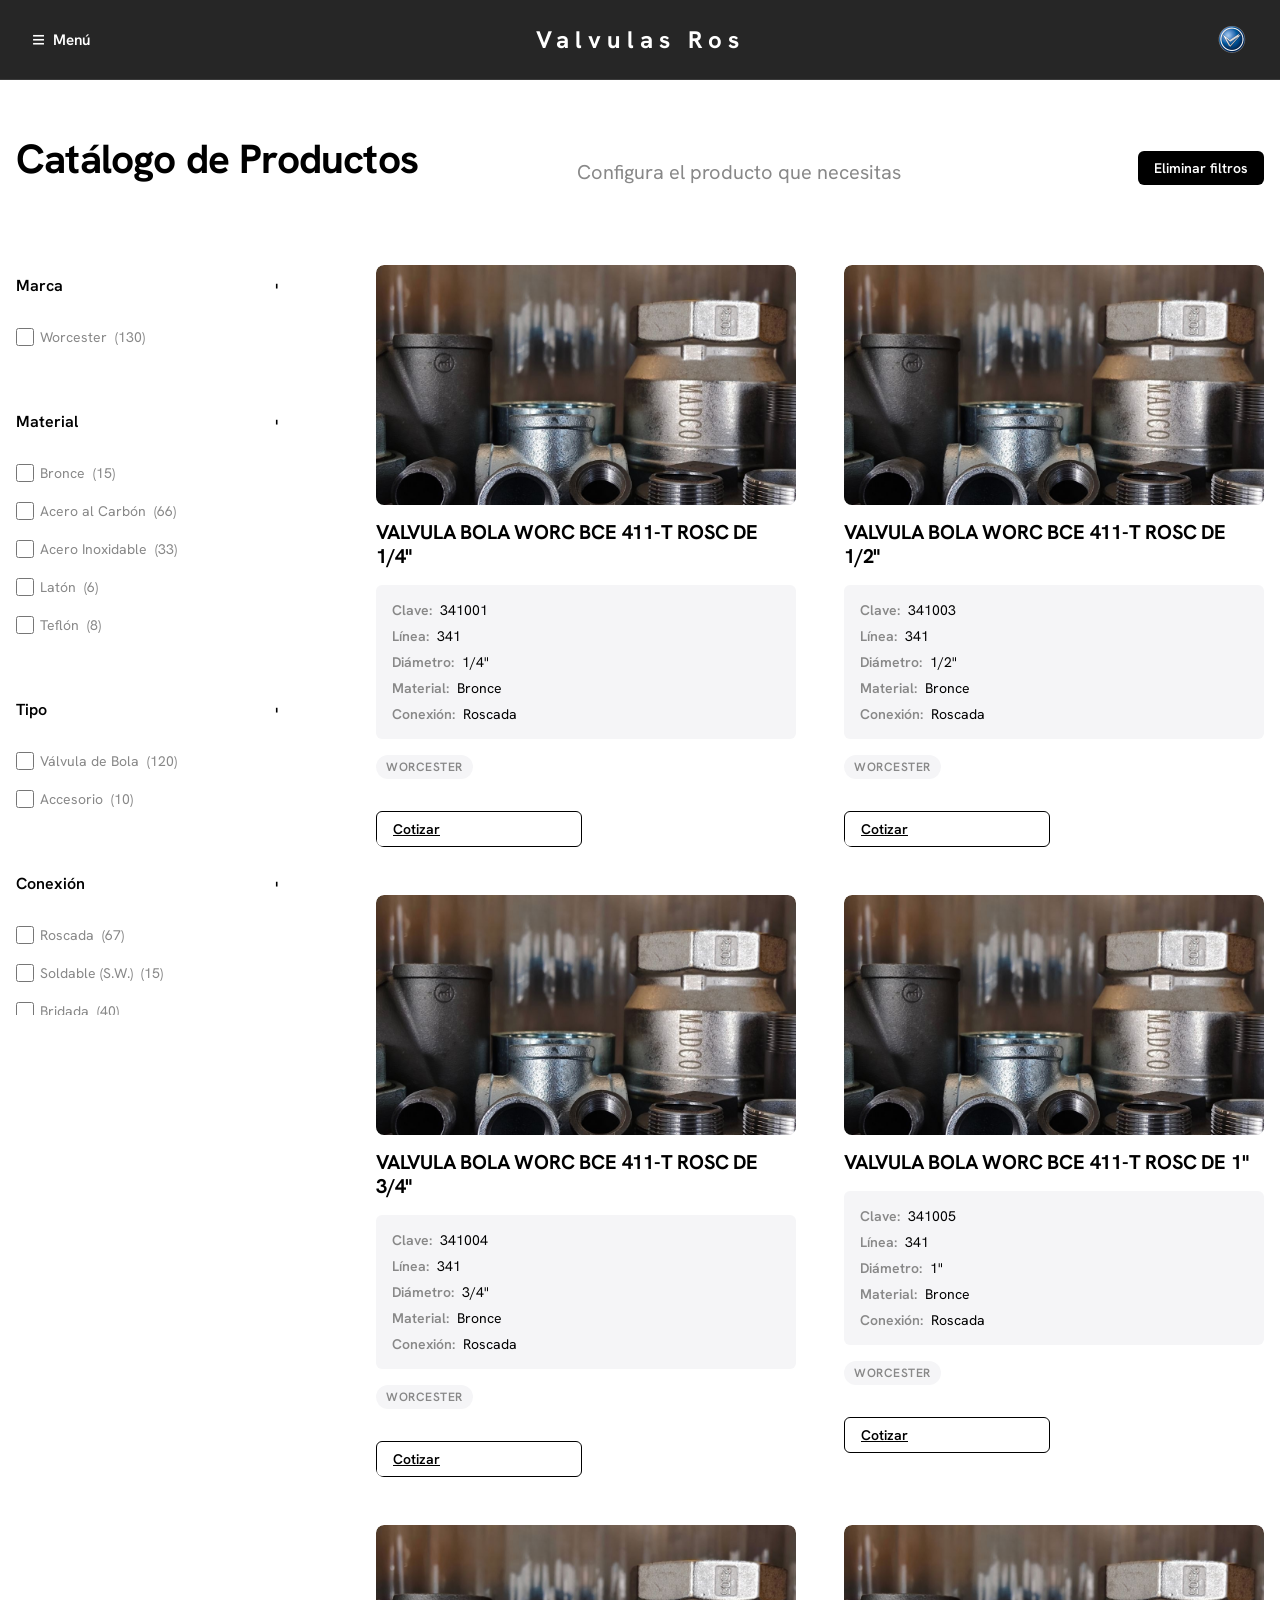
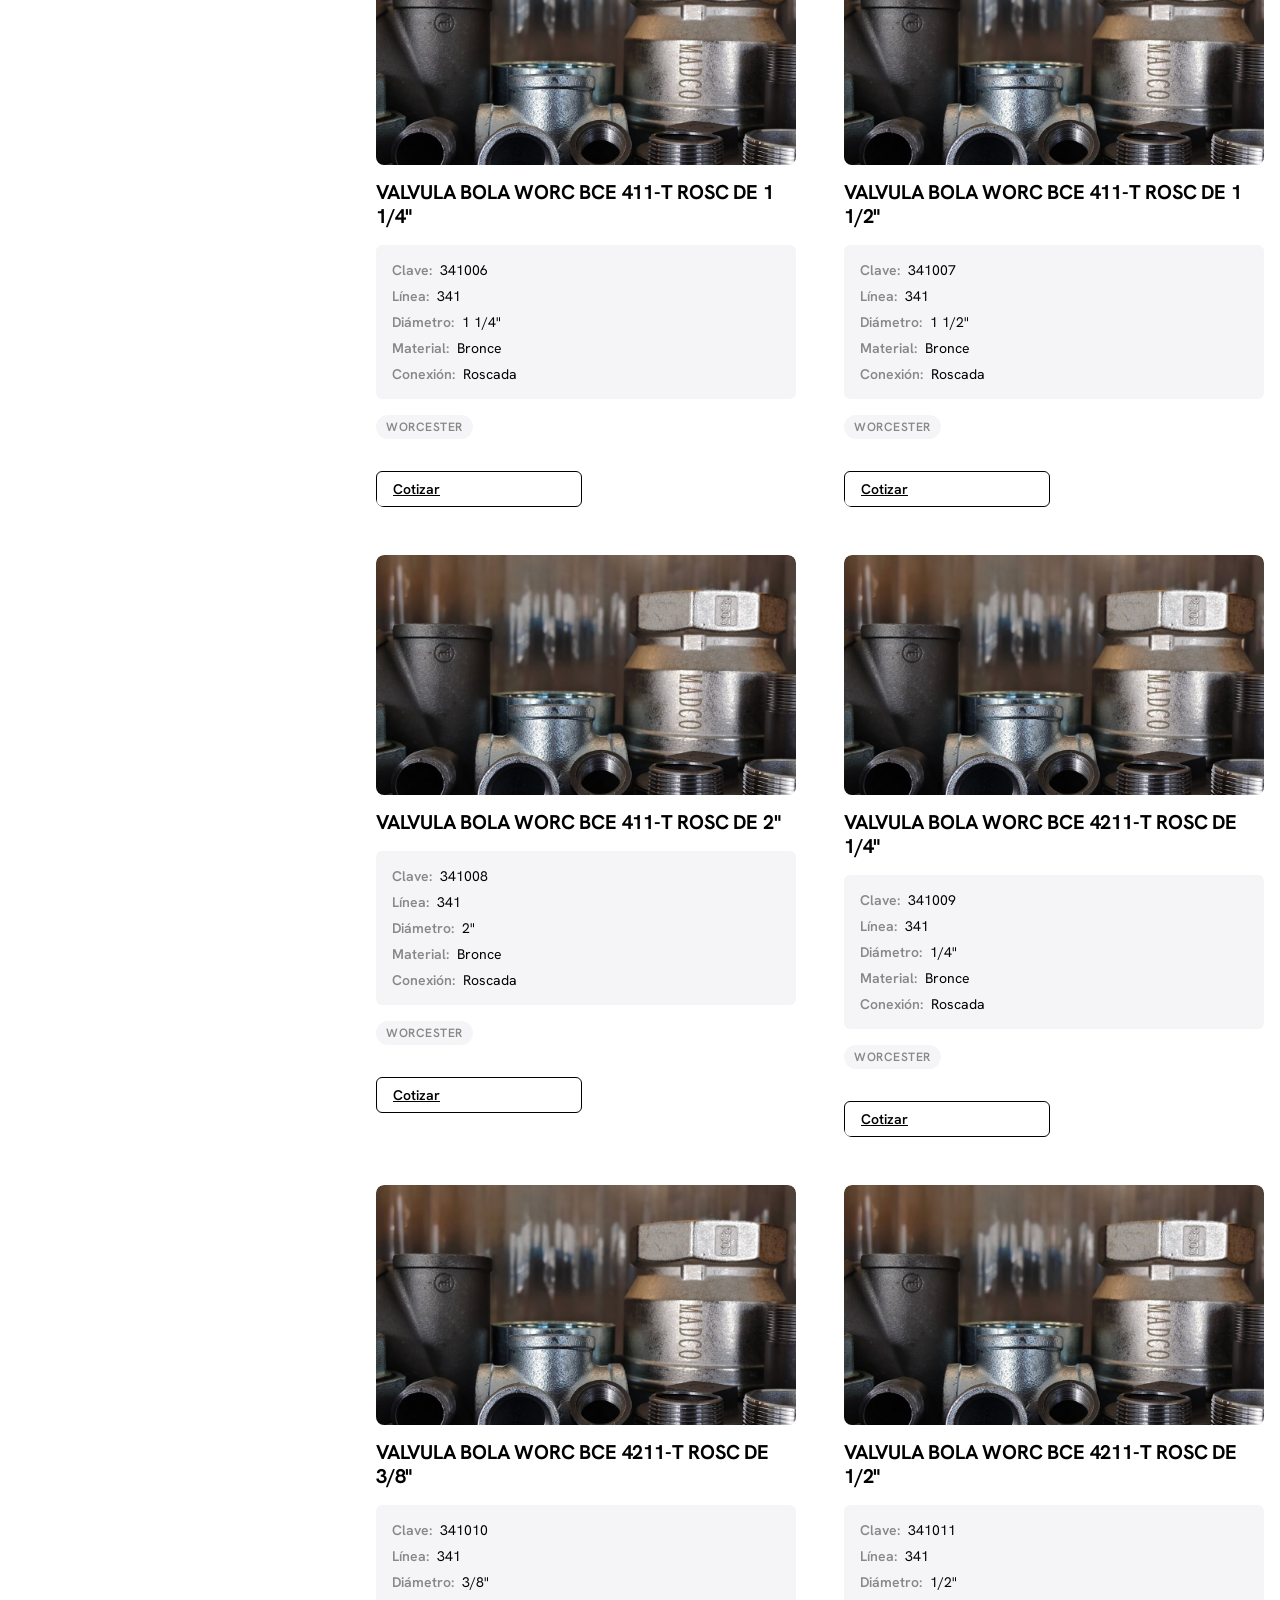
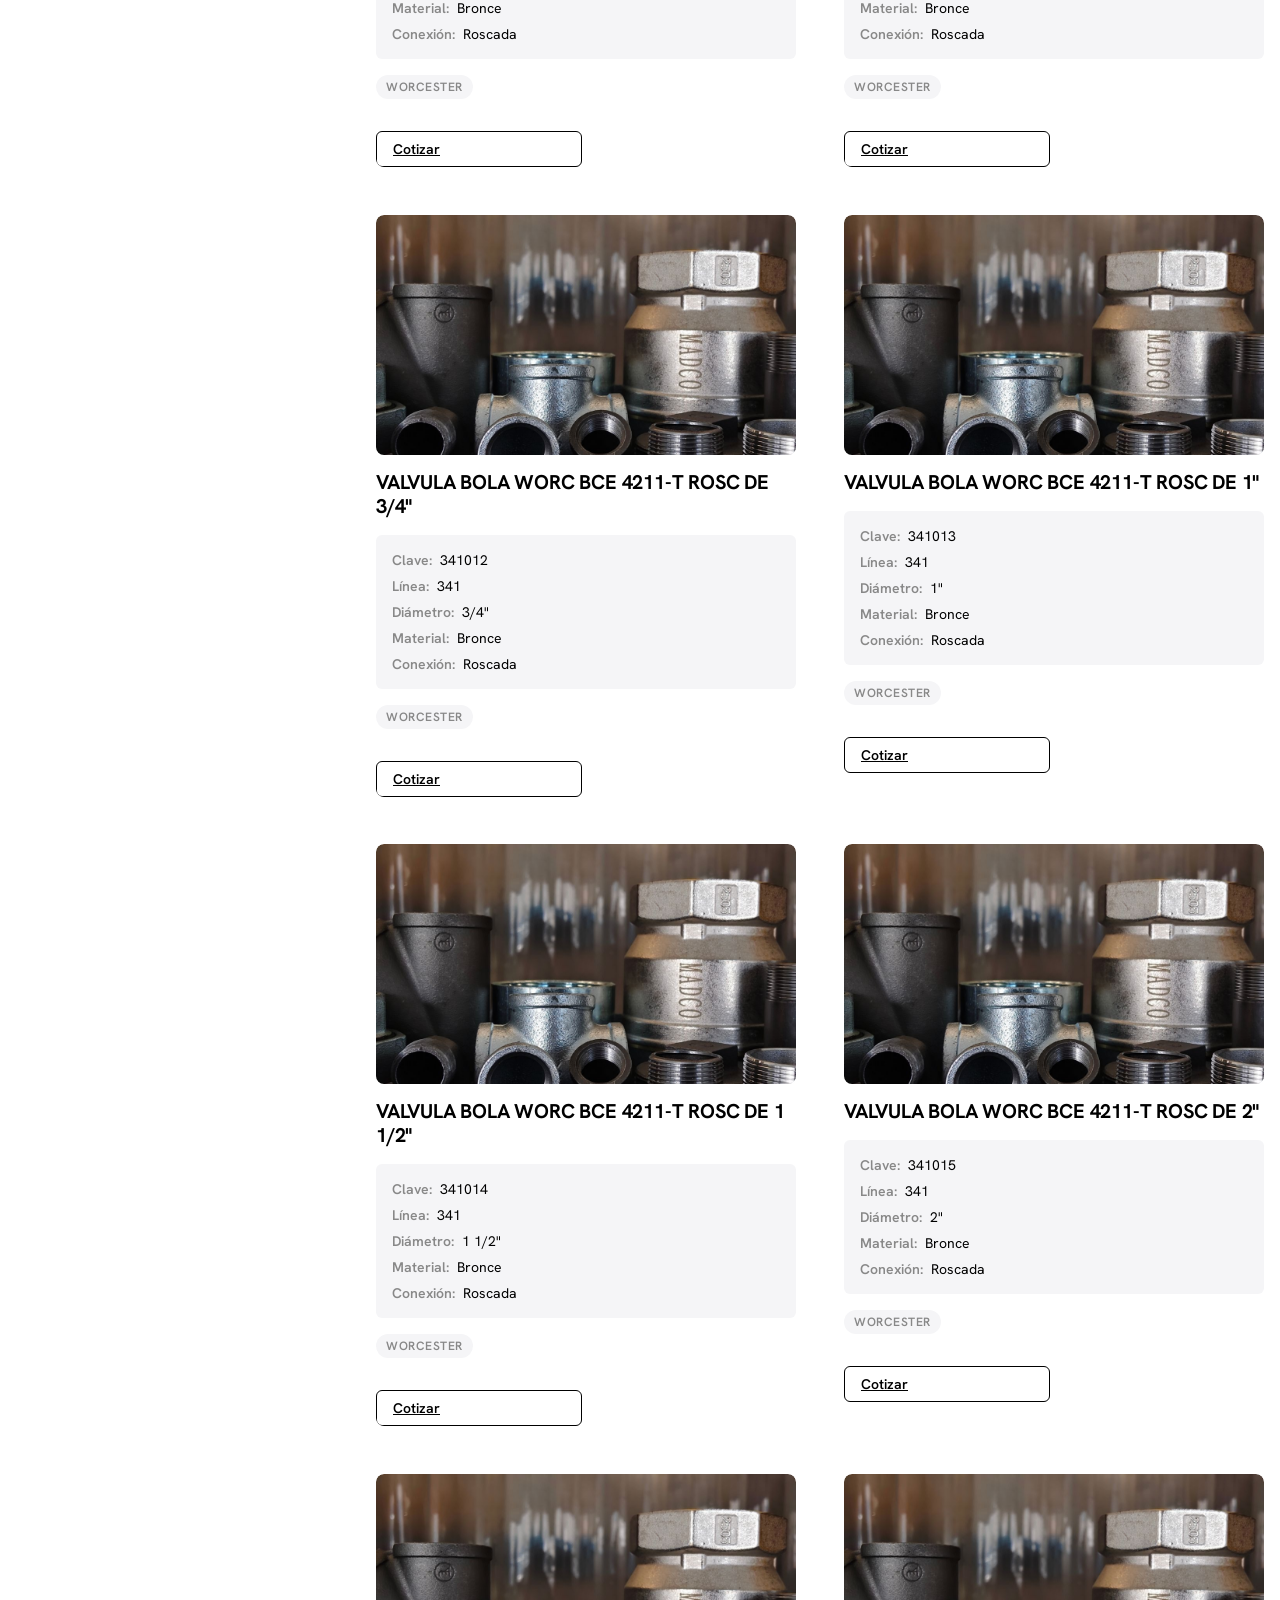
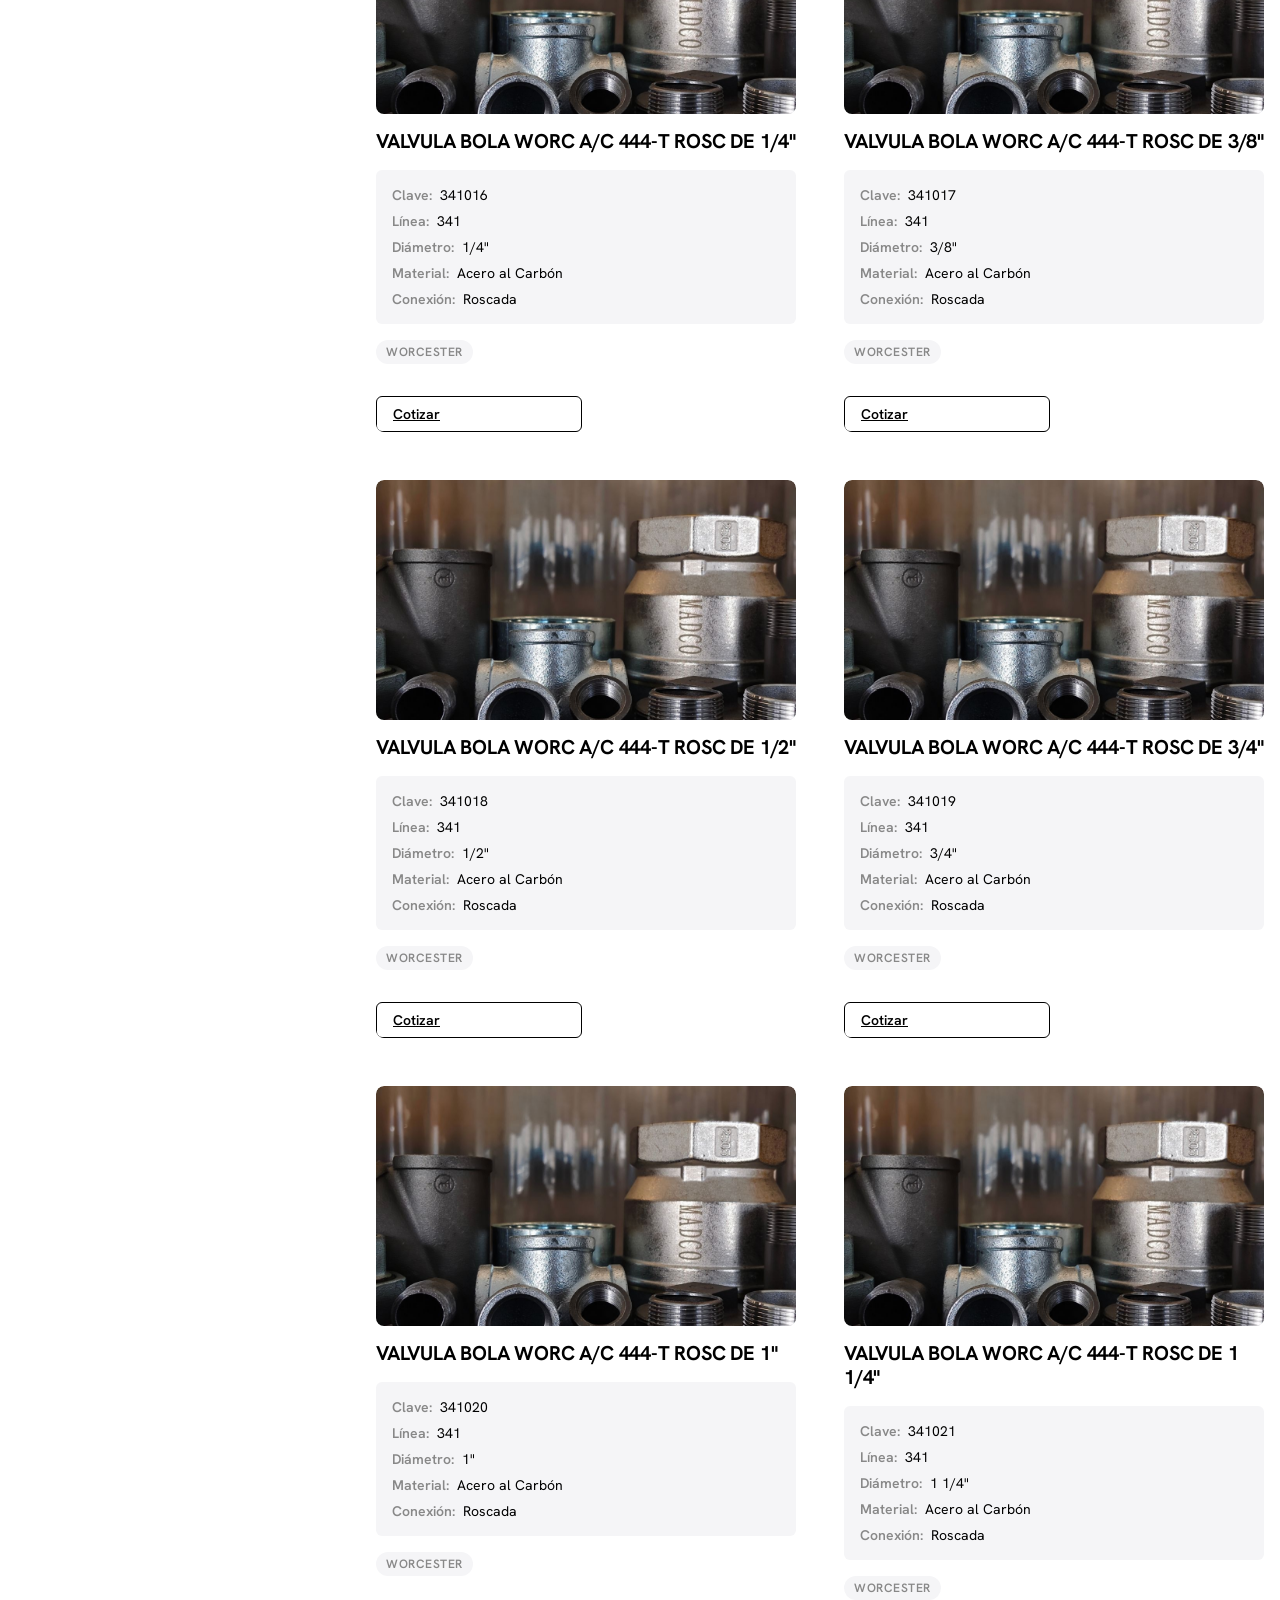
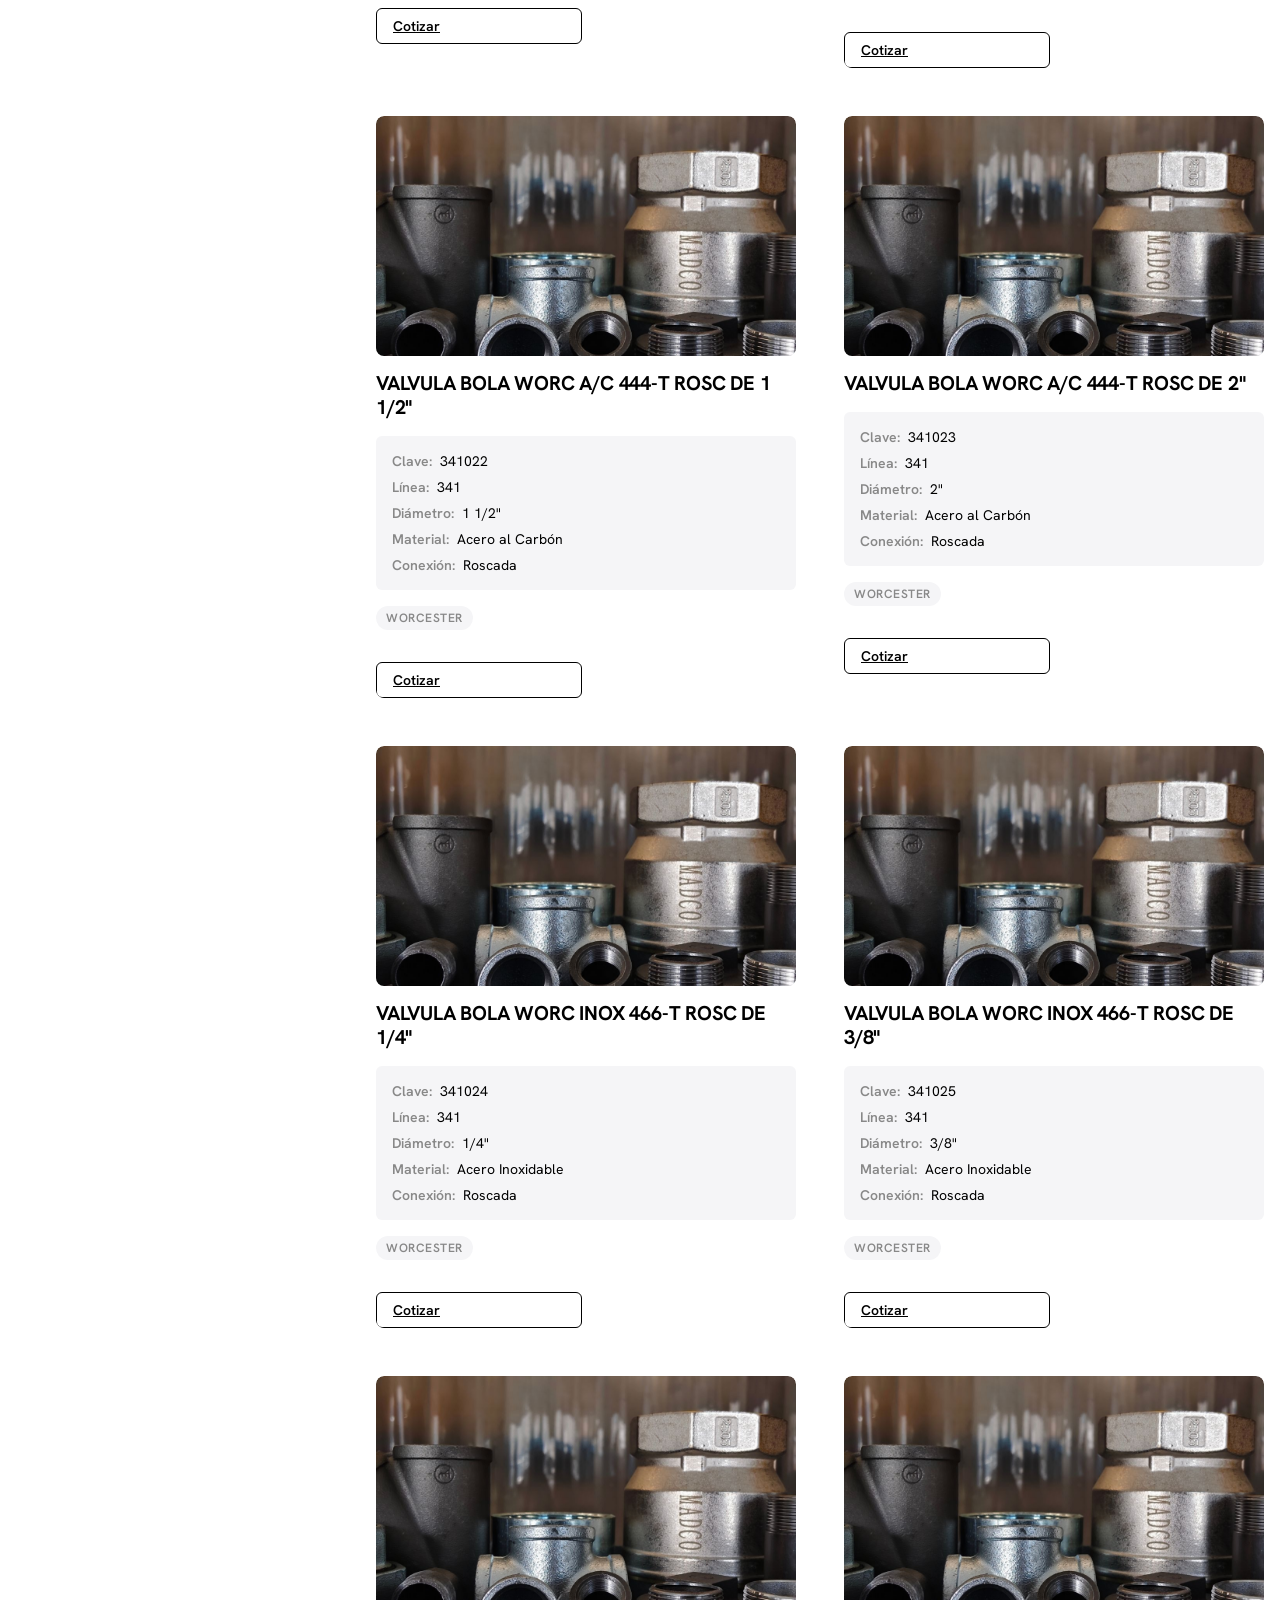
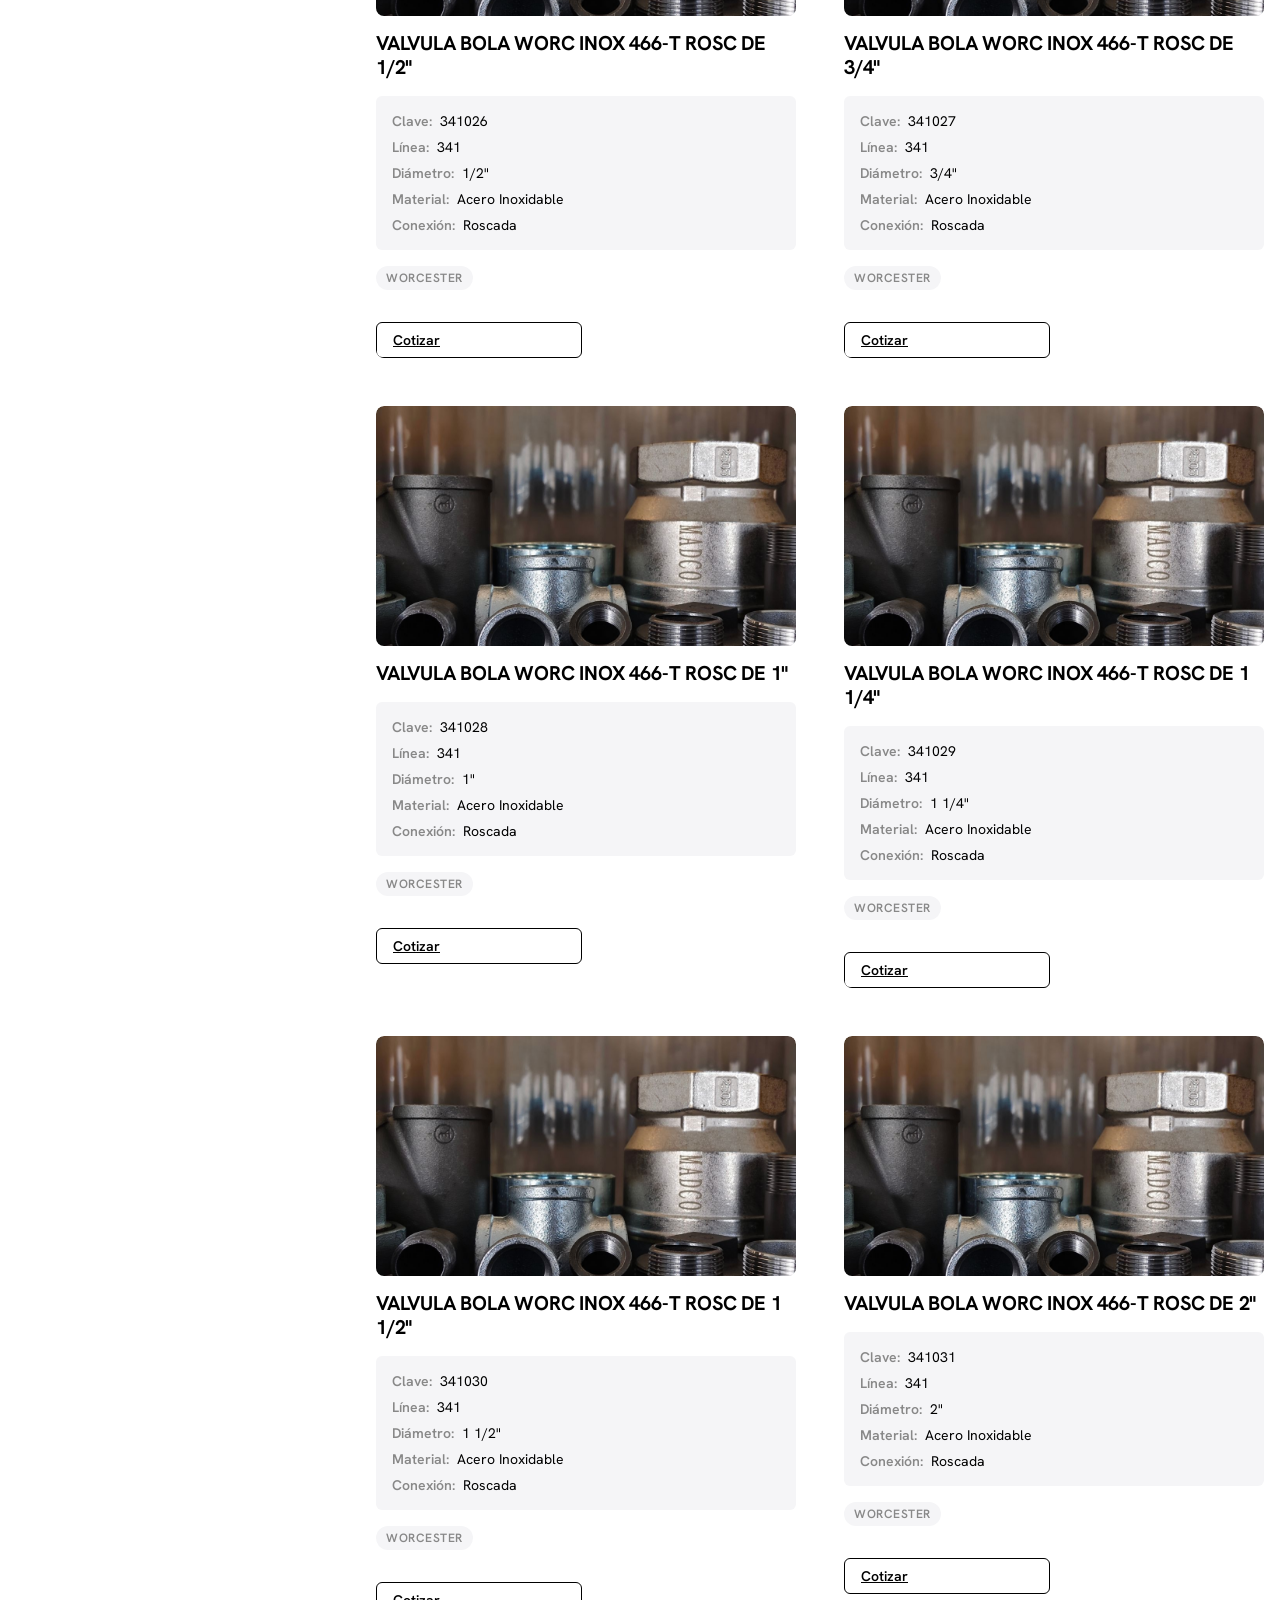
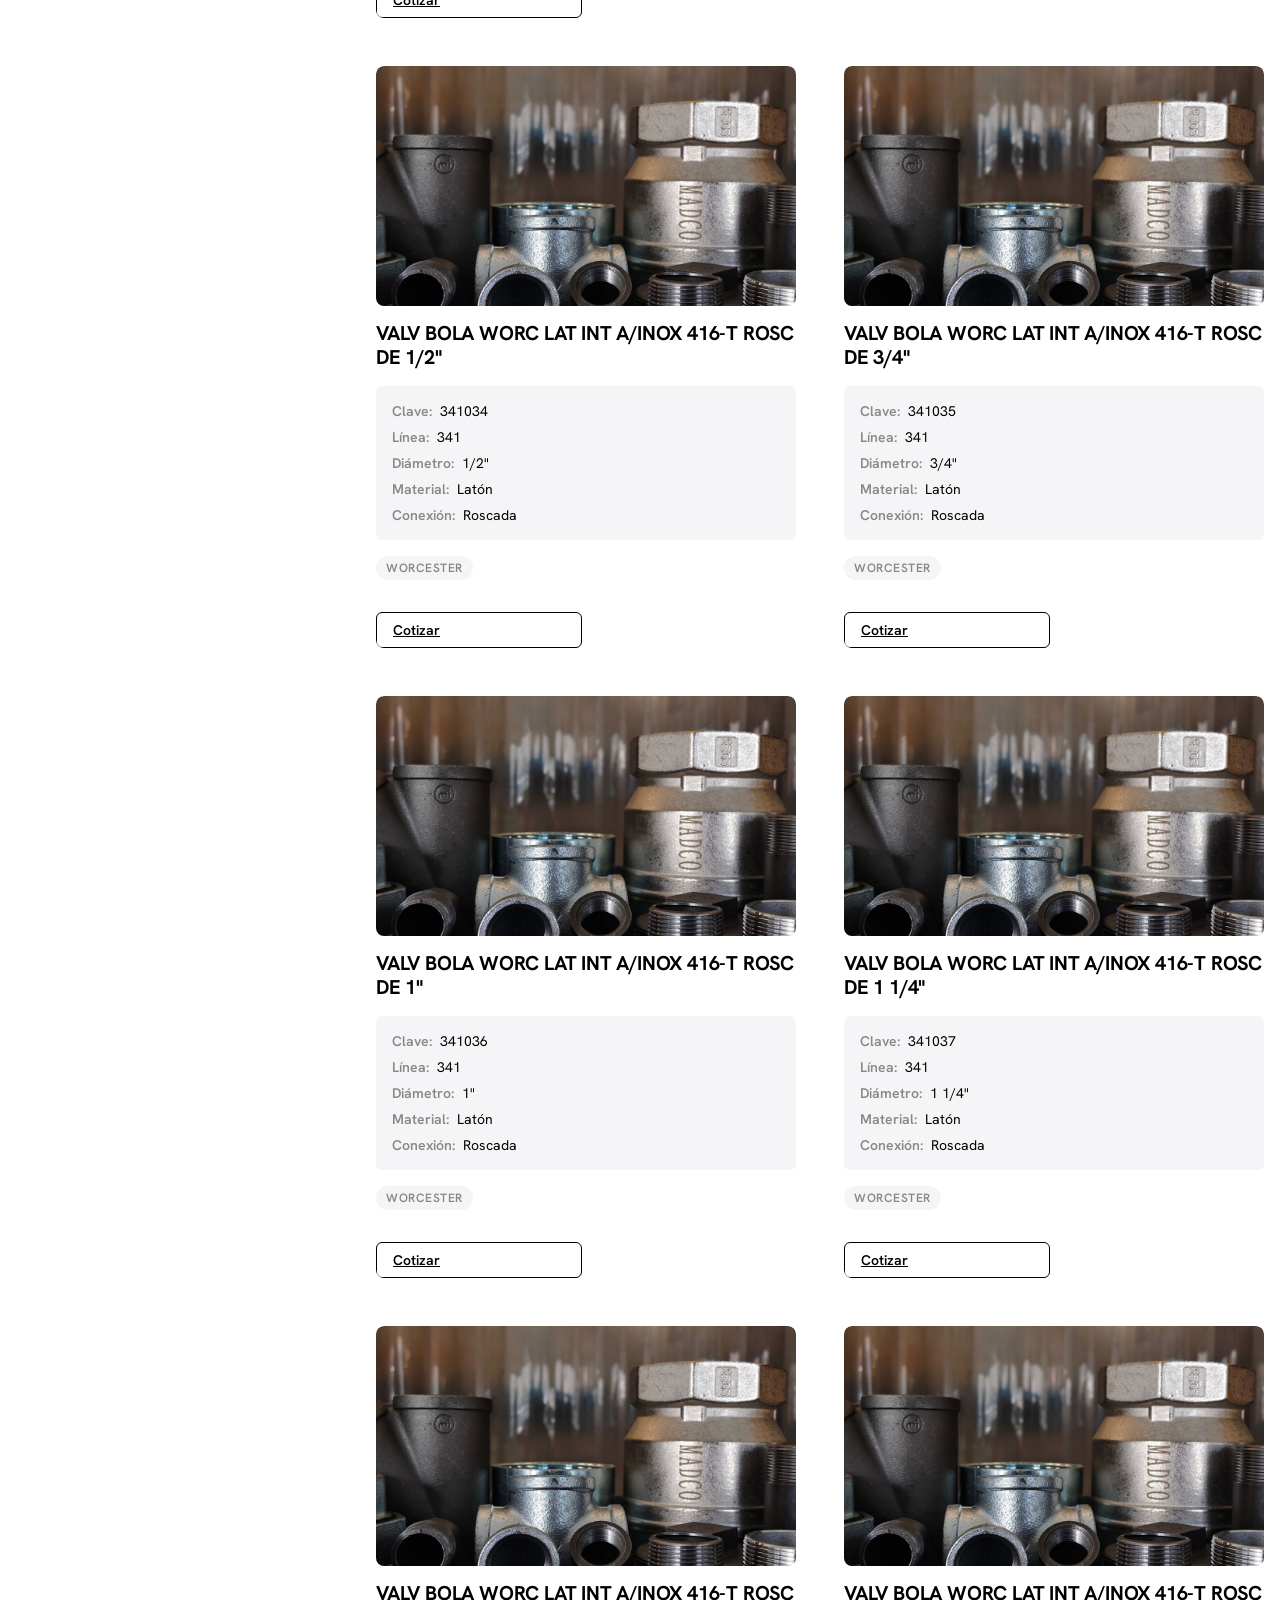
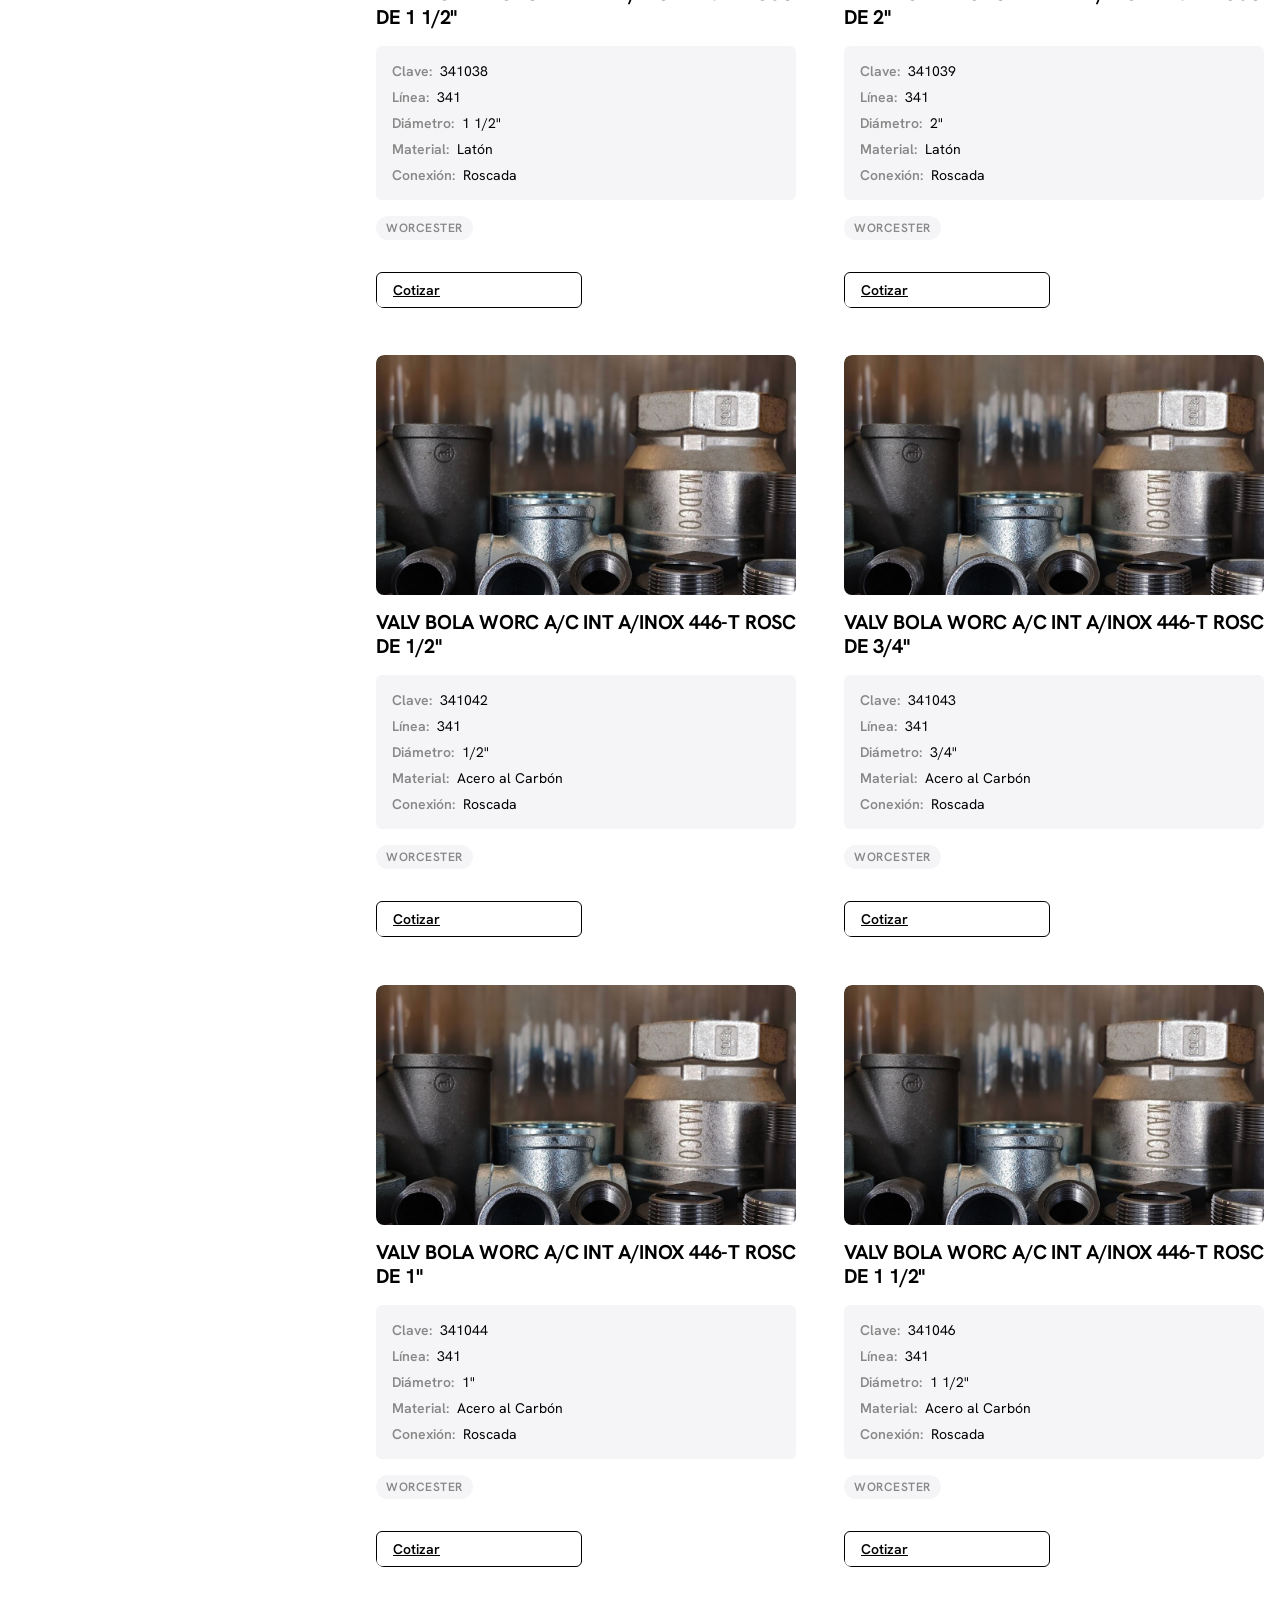
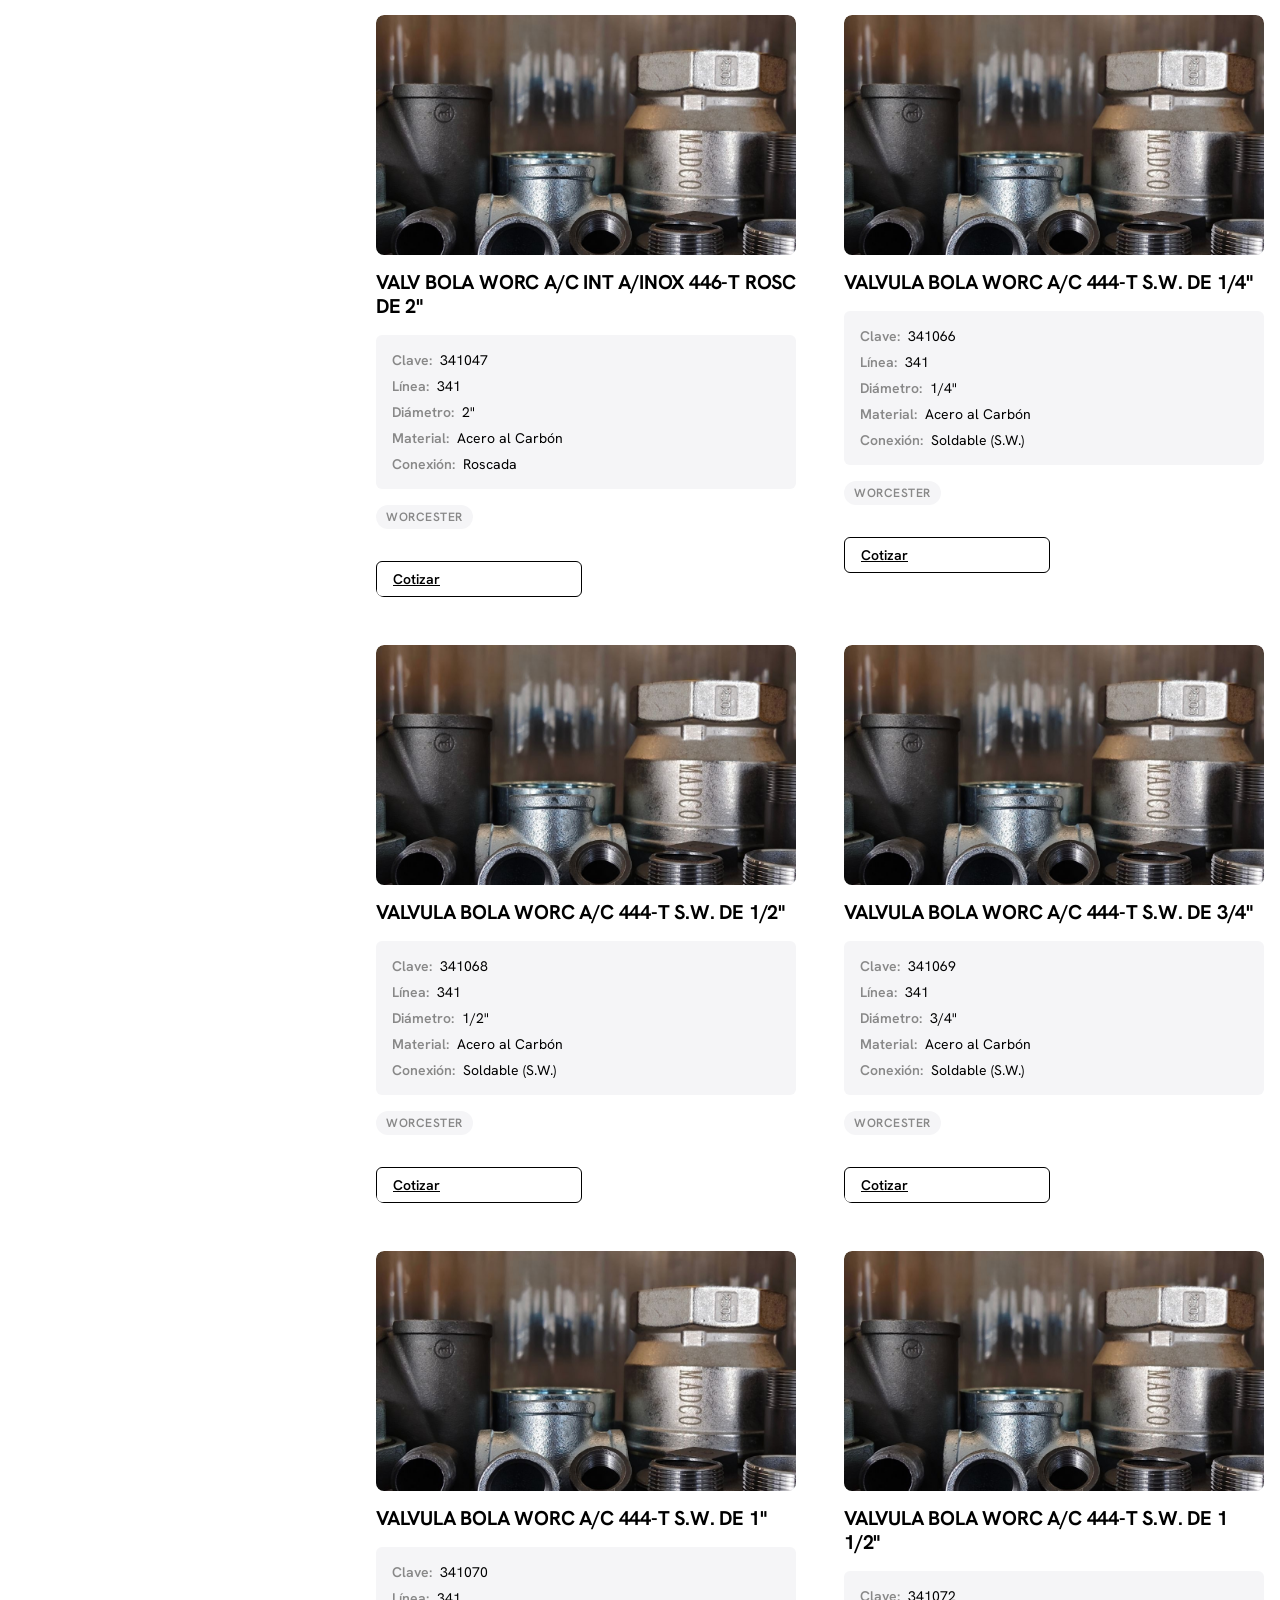
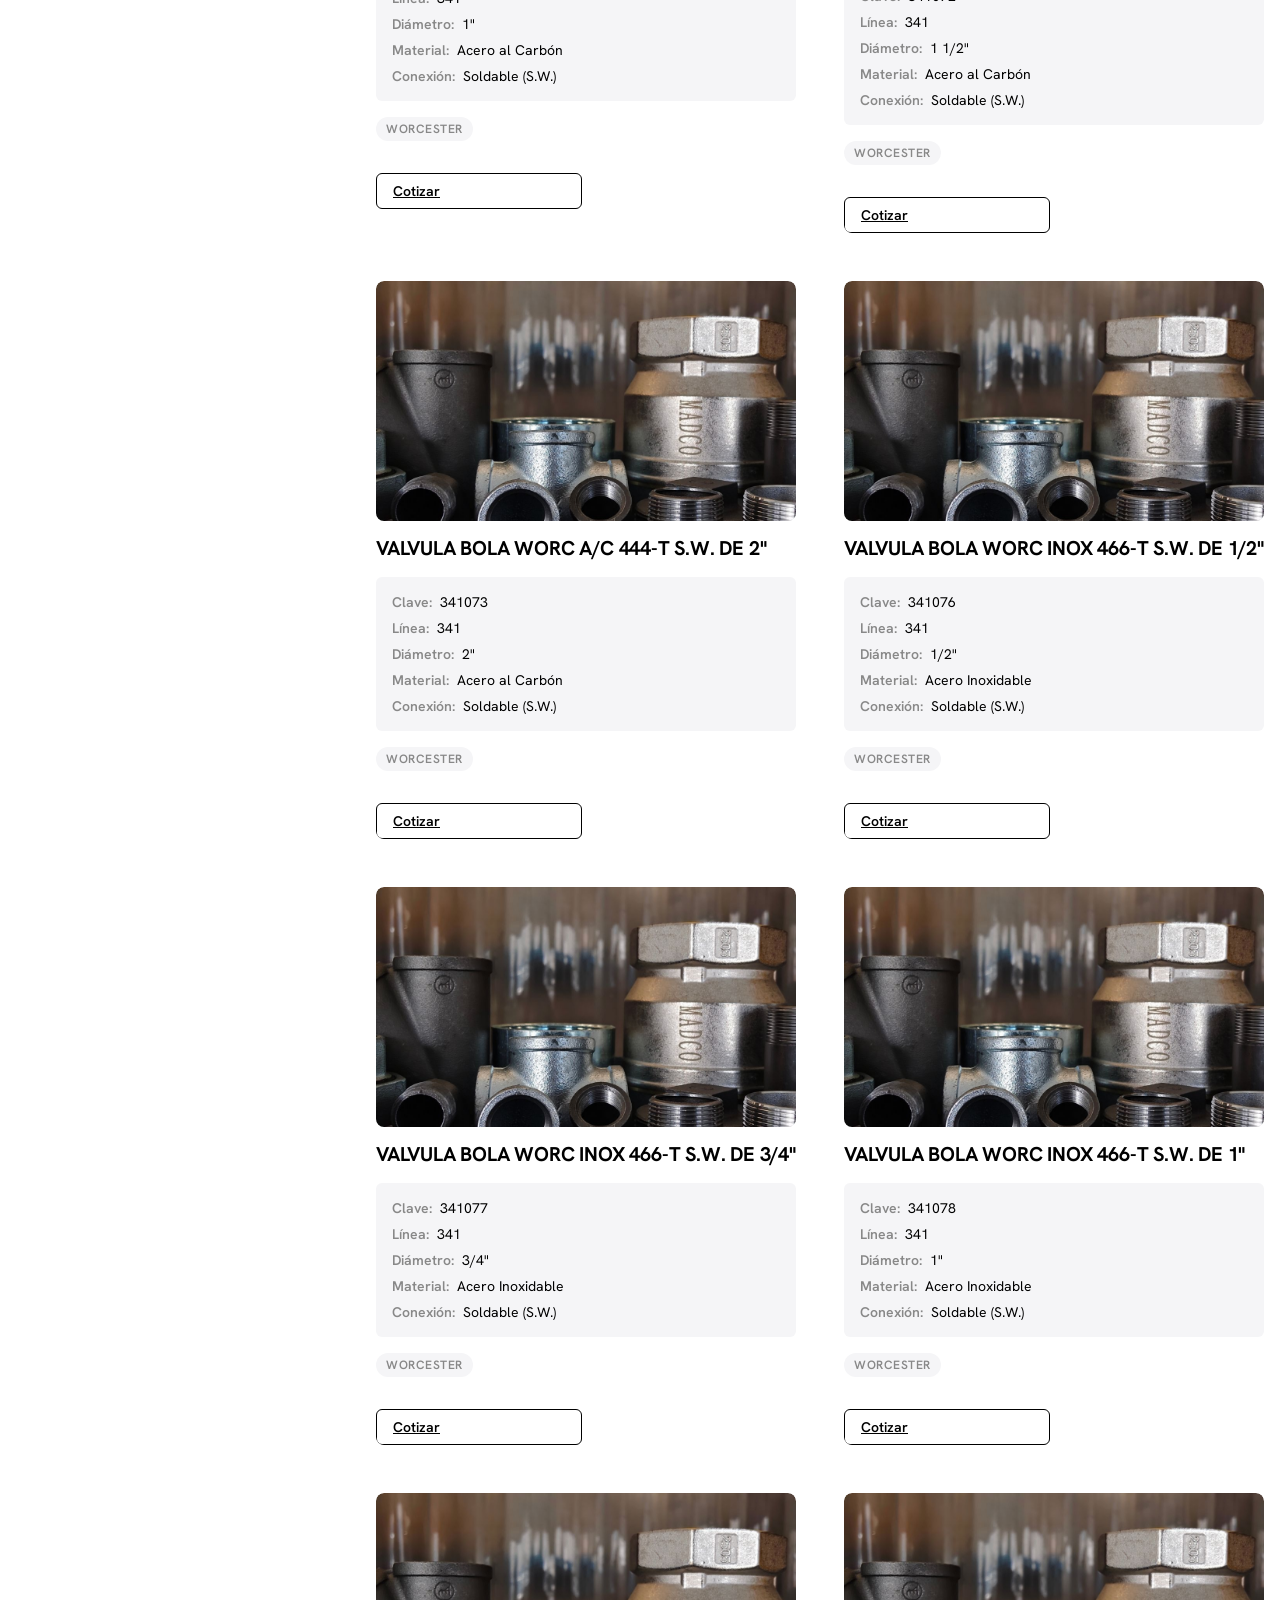
==== commit bb4c4350: "act7" ====
--- a/catalogo.html
+++ b/catalogo.html
@@ -94,7 +94,7 @@
                         <span class="filter-toggle-icon">-</span>
                     </button>
                     <ul class="filter-options" id="filter-marca">
-                        <li><label><input type="checkbox" name="marca" value="worcester"> Worcester (130)</label></li>
+                        <li><label><input type="checkbox" name="marca" value="worcester"> Worcester <span class="filter-count">(130)</span></label></li>
                     </ul>
                 </div>
 
@@ -105,11 +105,11 @@
                         <span class="filter-toggle-icon">-</span>
                     </button>
                     <ul class="filter-options" id="filter-material">
-                        <li><label><input type="checkbox" name="material" value="bronce"> Bronce (15)</label></li>
-                        <li><label><input type="checkbox" name="material" value="acero-carbon"> Acero al Carbón (66)</label></li>
-                        <li><label><input type="checkbox" name="material" value="acero-inoxidable"> Acero Inoxidable (33)</label></li>
-                        <li><label><input type="checkbox" name="material" value="laton"> Latón (6)</label></li>
-                        <li><label><input type="checkbox" name="material" value="teflon"> Teflón (8)</label></li>
+                        <li><label><input type="checkbox" name="material" value="bronce"> Bronce <span class="filter-count">(15)</span></label></li>
+                        <li><label><input type="checkbox" name="material" value="acero-carbon"> Acero al Carbón <span class="filter-count">(66)</span></label></li>
+                        <li><label><input type="checkbox" name="material" value="acero-inoxidable"> Acero Inoxidable <span class="filter-count">(33)</span></label></li>
+                        <li><label><input type="checkbox" name="material" value="laton"> Latón <span class="filter-count">(6)</span></label></li>
+                        <li><label><input type="checkbox" name="material" value="teflon"> Teflón <span class="filter-count">(8)</span></label></li>
                     </ul>
                 </div>
 
@@ -120,8 +120,8 @@
                         <span class="filter-toggle-icon">-</span>
                     </button>
                     <ul class="filter-options" id="filter-tipo">
-                        <li><label><input type="checkbox" name="tipo" value="valvula"> Válvula de Bola (120)</label></li>
-                        <li><label><input type="checkbox" name="tipo" value="accesorio"> Accesorio (10)</label></li>
+                        <li><label><input type="checkbox" name="tipo" value="valvula"> Válvula de Bola <span class="filter-count">(120)</span></label></li>
+                        <li><label><input type="checkbox" name="tipo" value="accesorio"> Accesorio <span class="filter-count">(10)</span></label></li>
                     </ul>
                 </div>
 
@@ -132,9 +132,9 @@
                         <span class="filter-toggle-icon">-</span>
                     </button>
                     <ul class="filter-options" id="filter-conexion">
-                        <li><label><input type="checkbox" name="conexion" value="roscada"> Roscada (67)</label></li>
-                        <li><label><input type="checkbox" name="conexion" value="soldable"> Soldable (S.W.) (15)</label></li>
-                        <li><label><input type="checkbox" name="conexion" value="bridada"> Bridada (40)</label></li>
+                        <li><label><input type="checkbox" name="conexion" value="roscada"> Roscada <span class="filter-count">(67)</span></label></li>
+                        <li><label><input type="checkbox" name="conexion" value="soldable"> Soldable (S.W.) <span class="filter-count">(15)</span></label></li>
+                        <li><label><input type="checkbox" name="conexion" value="bridada"> Bridada <span class="filter-count">(40)</span></label></li>
                     </ul>
                 </div>
 
@@ -145,19 +145,19 @@
                         <span class="filter-toggle-icon">+</span>
                     </button>
                     <ul class="filter-options is-collapsed" id="filter-tamaño">
-                        <li><label><input type="checkbox" name="tamaño" value="1-4"> 1/4" (7)</label></li>
-                        <li><label><input type="checkbox" name="tamaño" value="3-8"> 3/8" (3)</label></li>
-                        <li><label><input type="checkbox" name="tamaño" value="1-2"> 1/2" (16)</label></li>
-                        <li><label><input type="checkbox" name="tamaño" value="3-4"> 3/4" (16)</label></li>
-                        <li><label><input type="checkbox" name="tamaño" value="1"> 1" (17)</label></li>
-                        <li><label><input type="checkbox" name="tamaño" value="1-1-4"> 1 1/4" (7)</label></li>
-                        <li><label><input type="checkbox" name="tamaño" value="1-1-2"> 1 1/2" (17)</label></li>
-                        <li><label><input type="checkbox" name="tamaño" value="2"> 2" (17)</label></li>
-                        <li><label><input type="checkbox" name="tamaño" value="2-1-2"> 2 1/2" (4)</label></li>
-                        <li><label><input type="checkbox" name="tamaño" value="3"> 3" (9)</label></li>
-                        <li><label><input type="checkbox" name="tamaño" value="4"> 4" (10)</label></li>
-                        <li><label><input type="checkbox" name="tamaño" value="6"> 6" (5)</label></li>
-                        <li><label><input type="checkbox" name="tamaño" value="8"> 8" (2)</label></li>
+                        <li><label><input type="checkbox" name="tamaño" value="1-4"> 1/4" <span class="filter-count">(7)</span></label></li>
+                        <li><label><input type="checkbox" name="tamaño" value="3-8"> 3/8" <span class="filter-count">(3)</span></label></li>
+                        <li><label><input type="checkbox" name="tamaño" value="1-2"> 1/2" <span class="filter-count">(16)</span></label></li>
+                        <li><label><input type="checkbox" name="tamaño" value="3-4"> 3/4" <span class="filter-count">(16)</span></label></li>
+                        <li><label><input type="checkbox" name="tamaño" value="1"> 1" <span class="filter-count">(17)</span></label></li>
+                        <li><label><input type="checkbox" name="tamaño" value="1-1-4"> 1 1/4" <span class="filter-count">(7)</span></label></li>
+                        <li><label><input type="checkbox" name="tamaño" value="1-1-2"> 1 1/2" <span class="filter-count">(17)</span></label></li>
+                        <li><label><input type="checkbox" name="tamaño" value="2"> 2" <span class="filter-count">(17)</span></label></li>
+                        <li><label><input type="checkbox" name="tamaño" value="2-1-2"> 2 1/2" <span class="filter-count">(4)</span></label></li>
+                        <li><label><input type="checkbox" name="tamaño" value="3"> 3" <span class="filter-count">(9)</span></label></li>
+                        <li><label><input type="checkbox" name="tamaño" value="4"> 4" <span class="filter-count">(10)</span></label></li>
+                        <li><label><input type="checkbox" name="tamaño" value="6"> 6" <span class="filter-count">(5)</span></label></li>
+                        <li><label><input type="checkbox" name="tamaño" value="8"> 8" <span class="filter-count">(2)</span></label></li>
                     </ul>
                 </div>
 
--- a/css/catalogo.css
+++ b/css/catalogo.css
@@ -274,6 +274,22 @@
     transform: translateX(4px);
 }
 
+.filter-count {
+    color: var(--porsche-text-muted);
+    transition: color var(--p-duration-sm) var(--p-ease-in-out);
+}
+
+/* Opciones que, combinadas con los filtros ya activos, no dejan
+   ningún producto: se atenúan mas no se ocultan, para no reflujar la lista */
+.filter-options li.is-zero-match label {
+    opacity: 0.35;
+}
+
+.filter-options li.is-zero-match label:hover {
+    transform: none;
+    color: var(--porsche-text-muted);
+}
+
 .filter-options input[type="checkbox"] {
     width: 18px;
     height: 18px;
